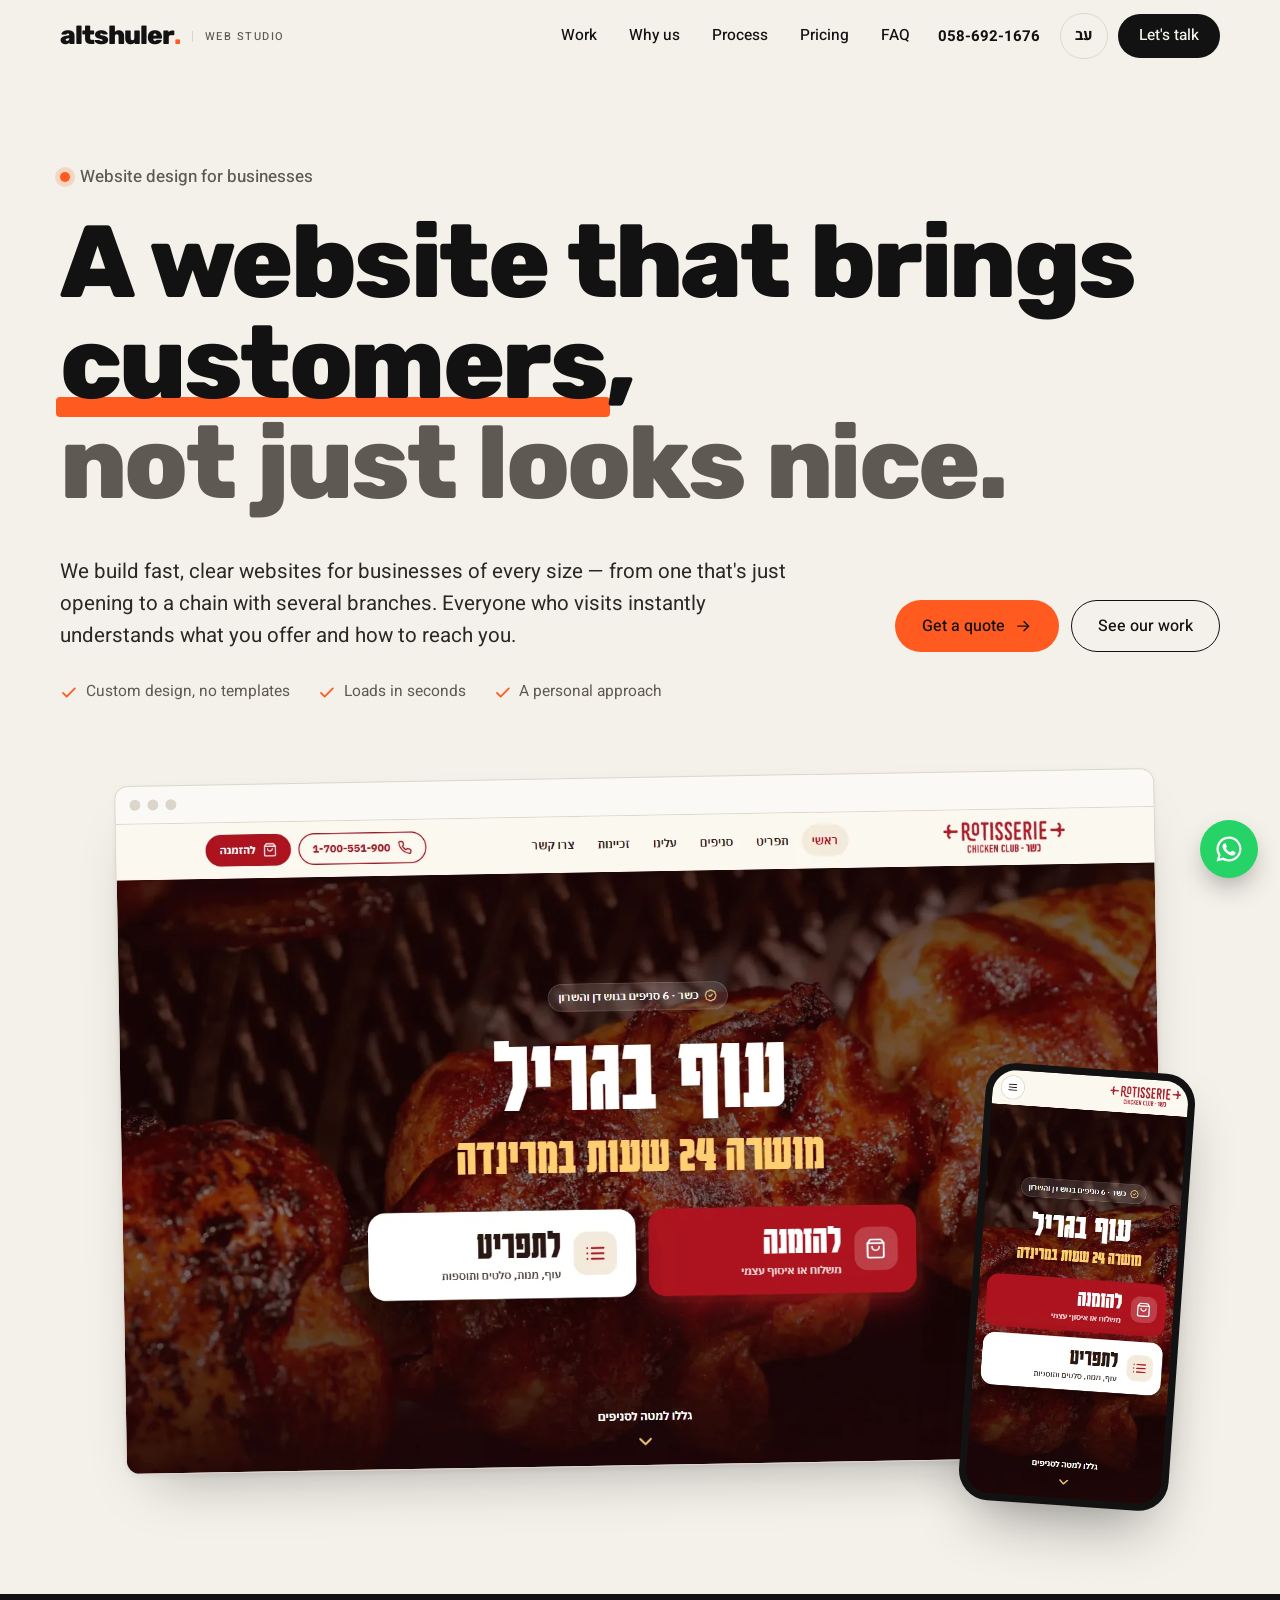
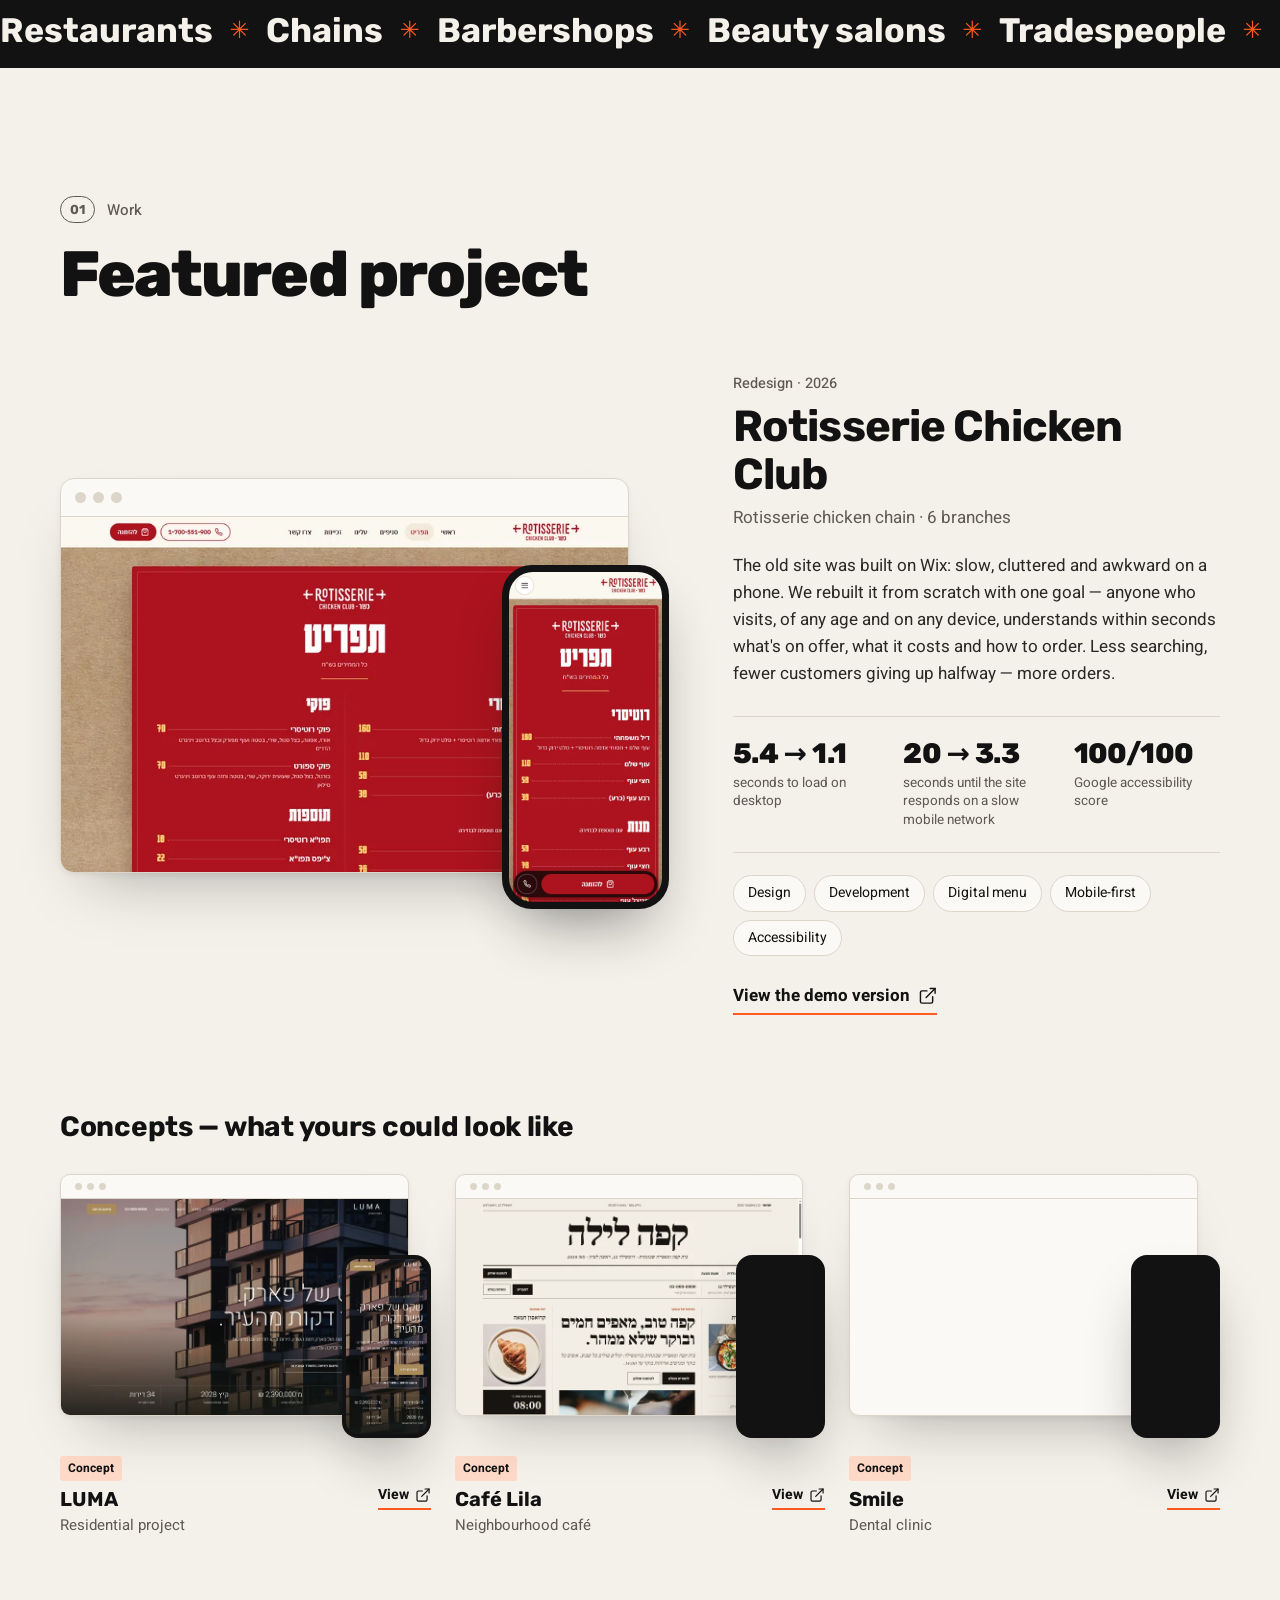
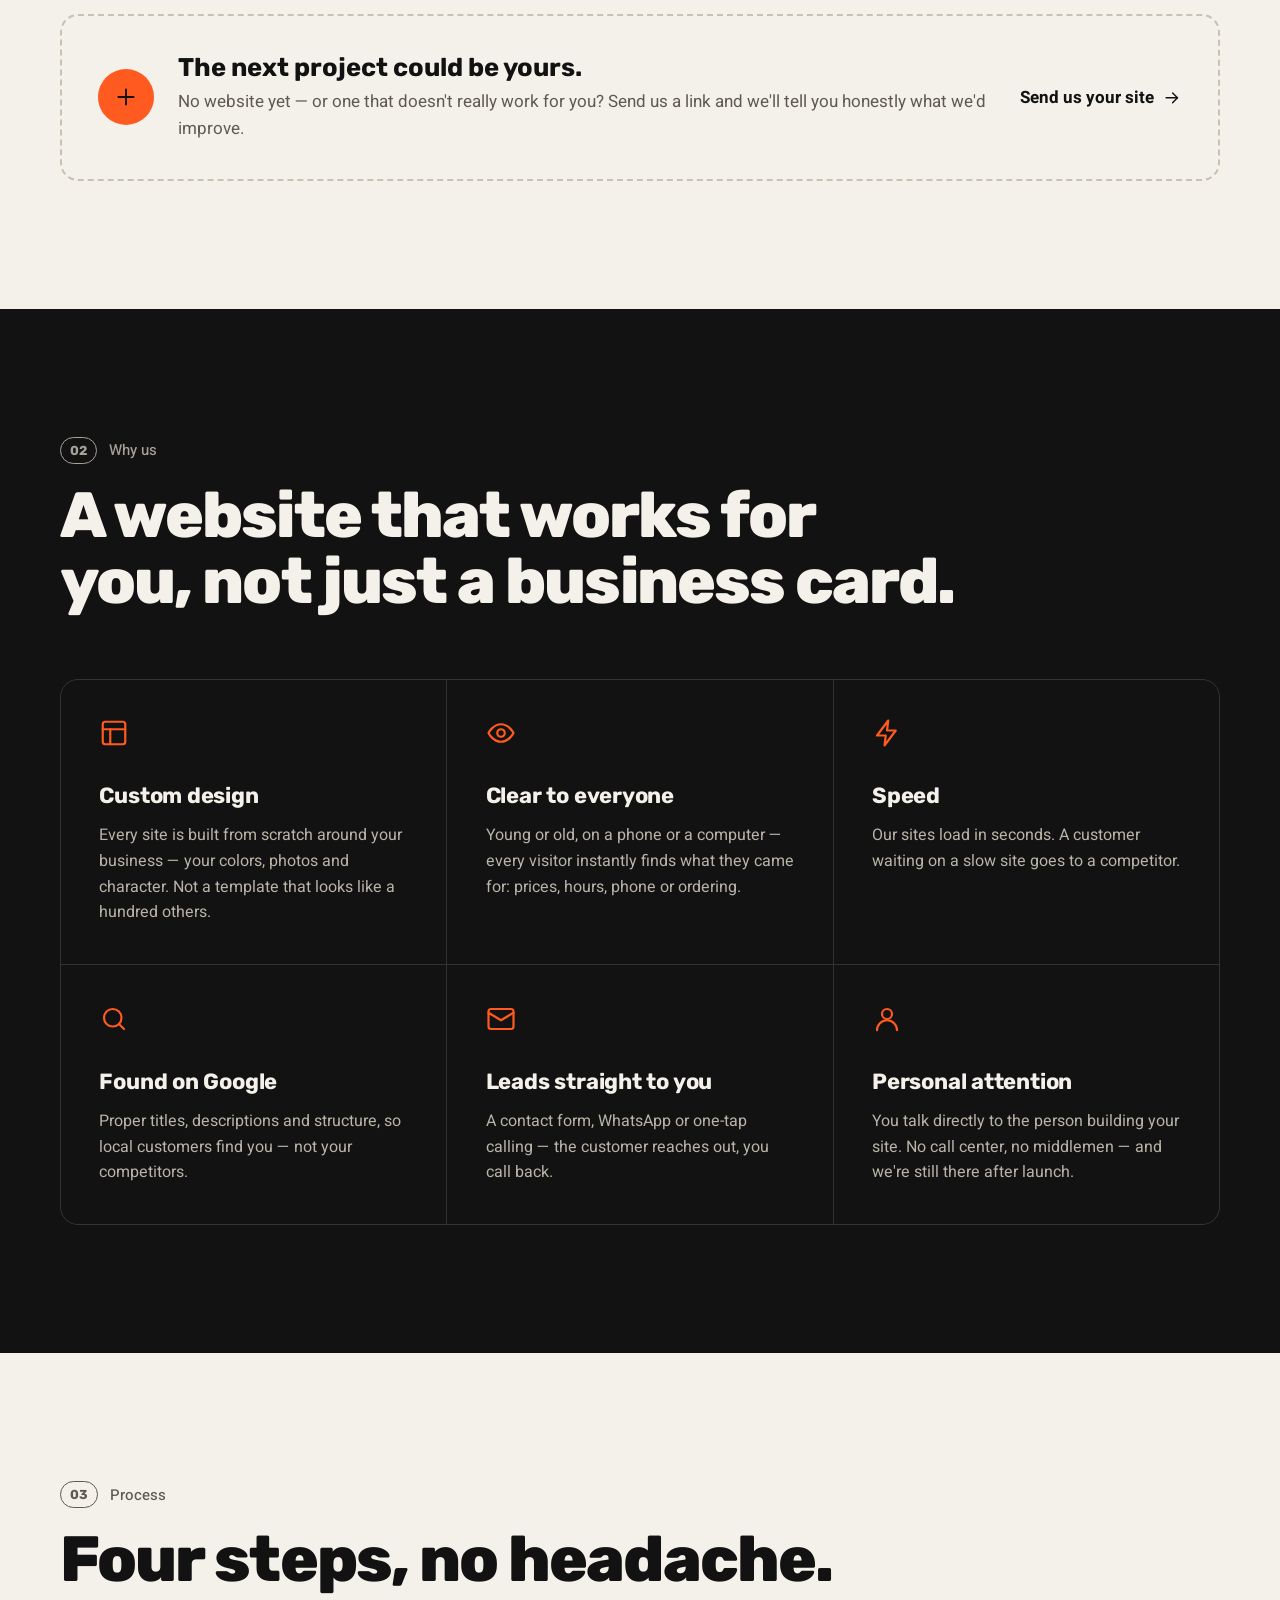
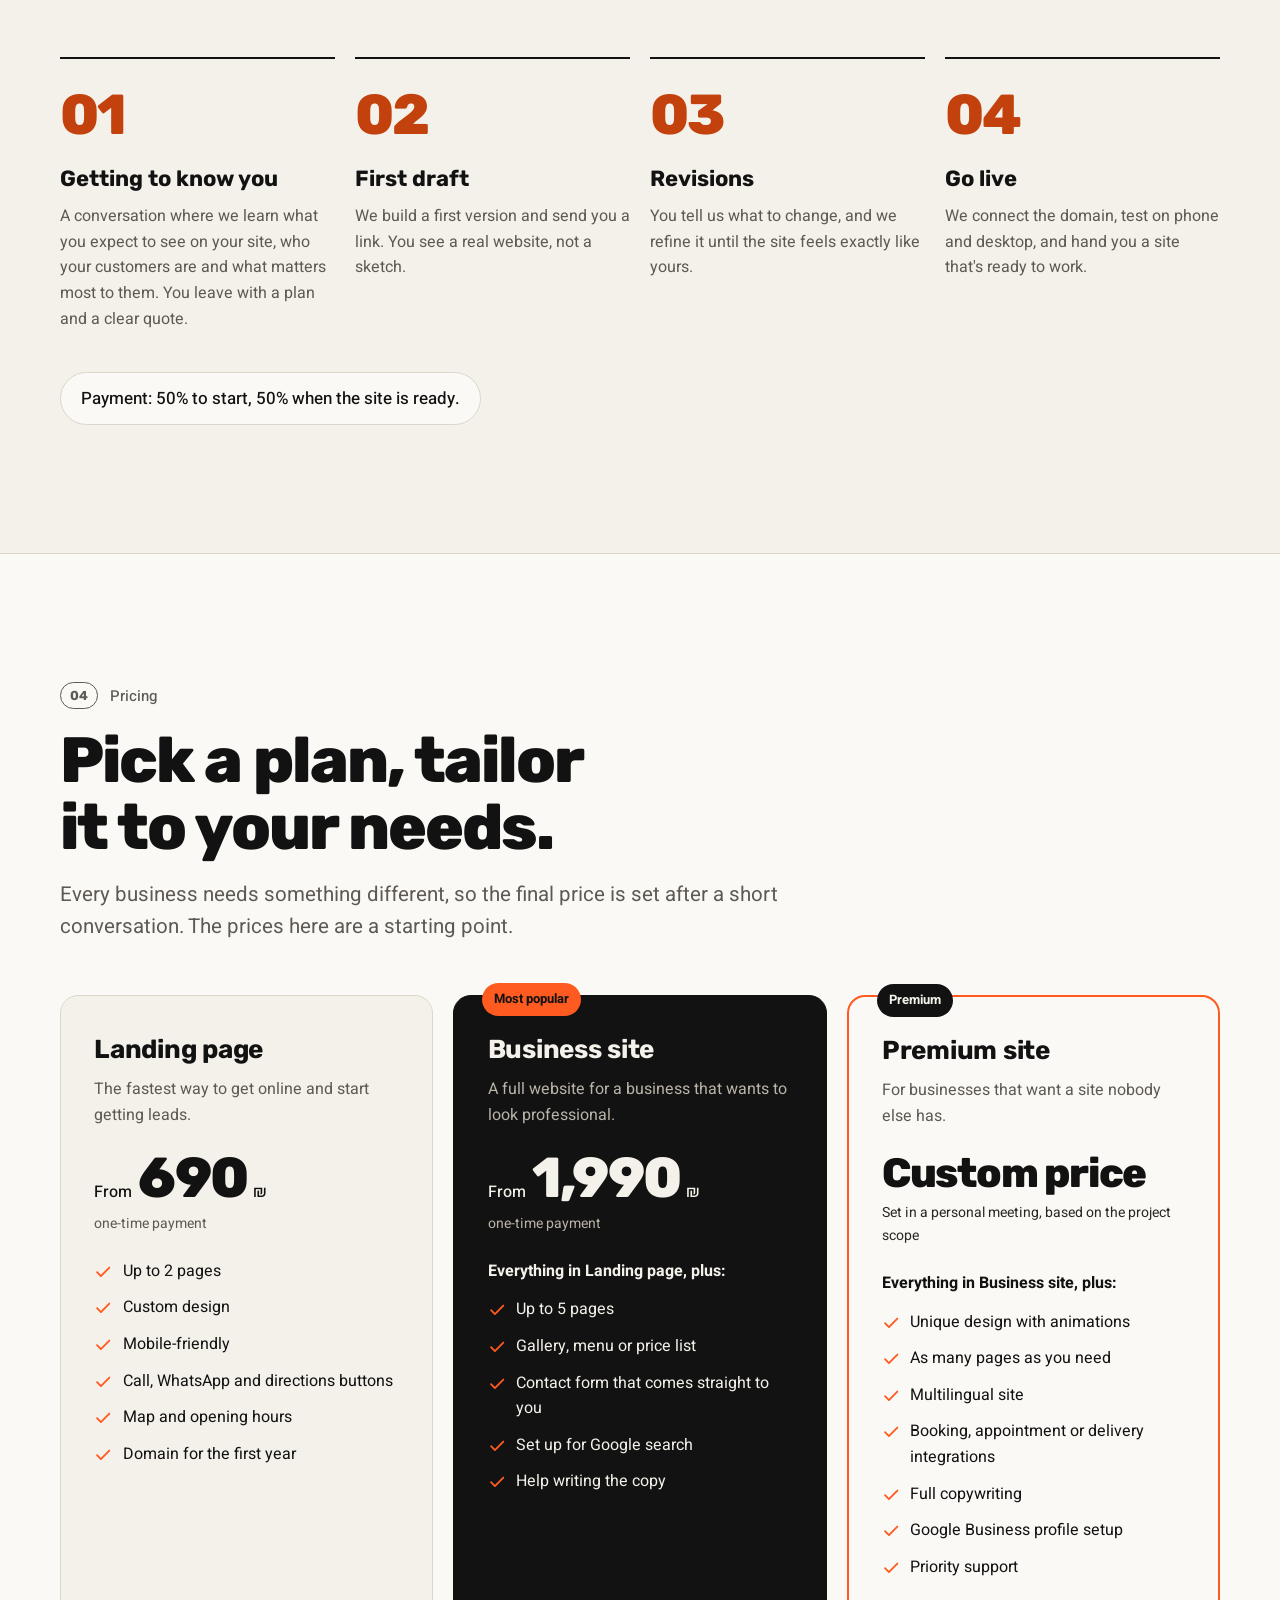
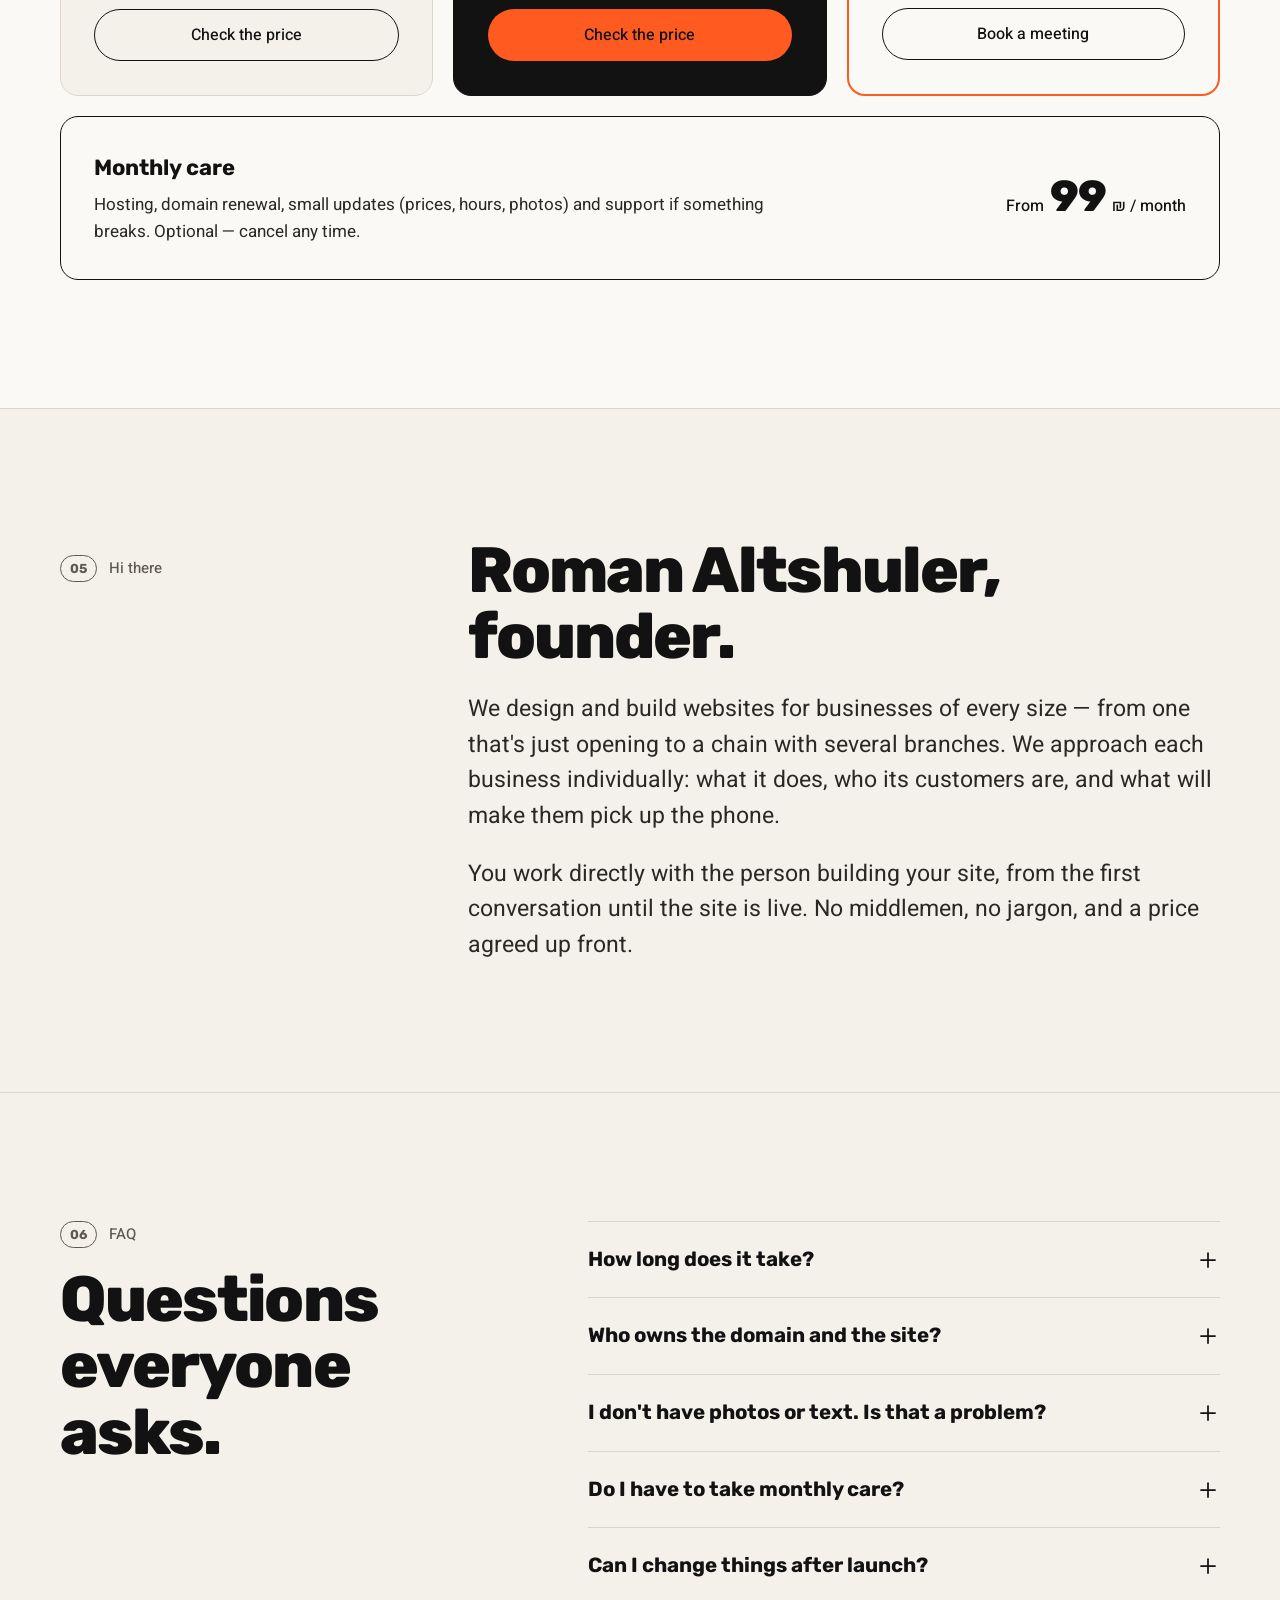
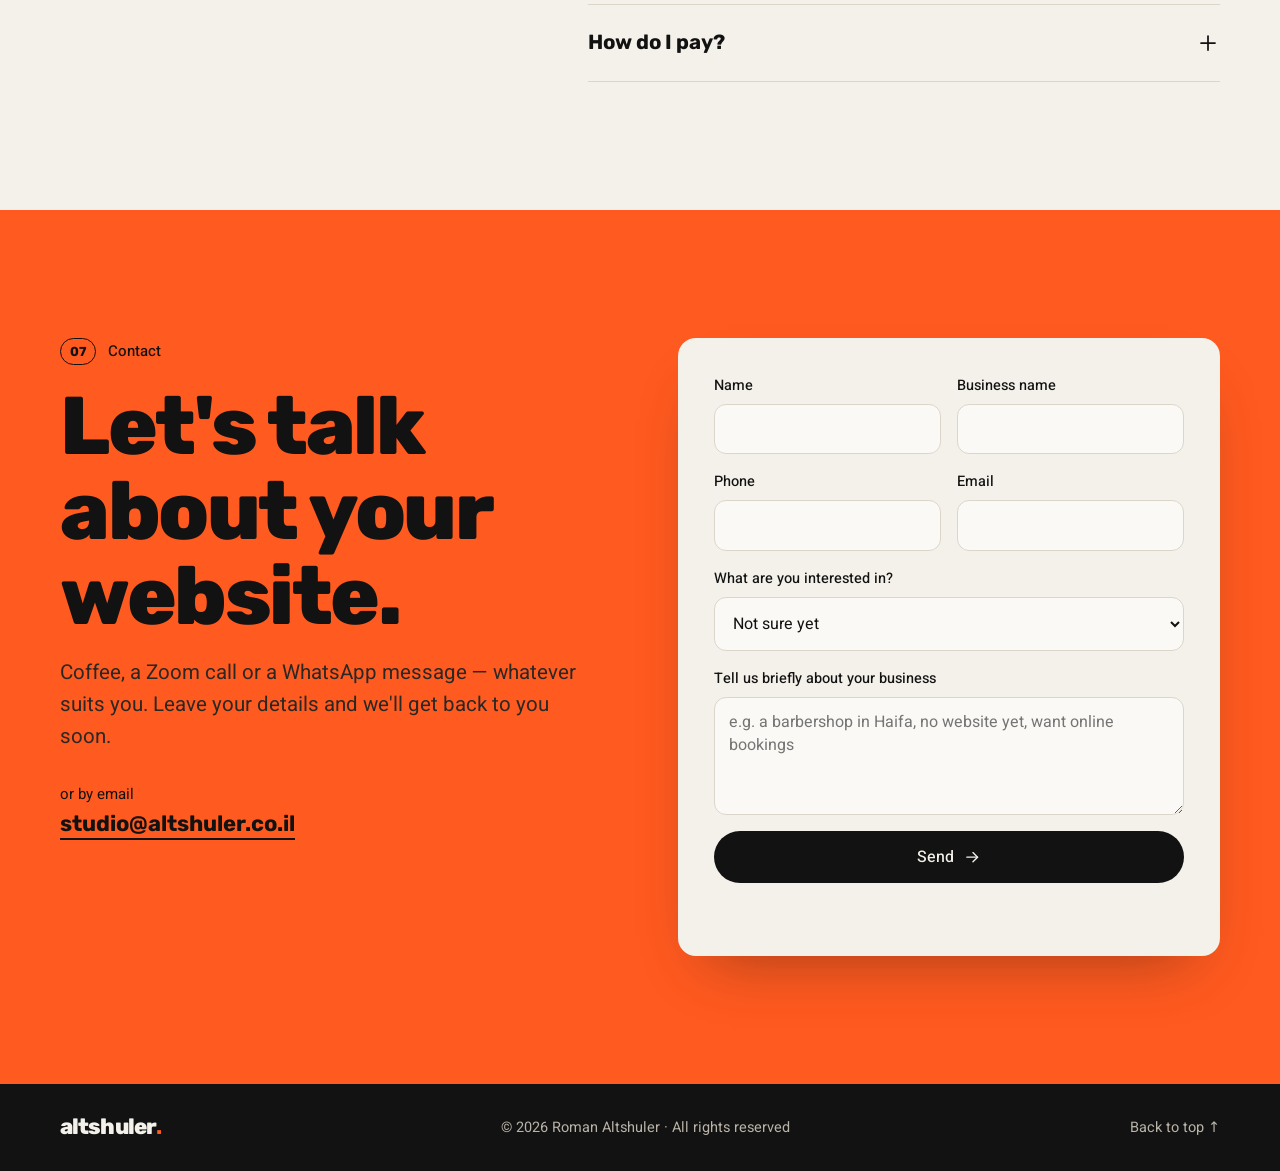
==== en/index.html @ 71c73972 "Картинки с ?v=хэш, чтобы браузер не показывал старые из кэша Co-Authored-By: Claude Opus 5.5 <norepl" ====
<!doctype html>
<html lang="en" dir="ltr">
<head>
<meta charset="utf-8">
<meta name="viewport" content="width=device-width, initial-scale=1">
<title>Altshuler — Website design for businesses</title>
<meta name="description" content="Website design for businesses of every size — from new ventures to multi-branch chains. Fast, clear, mobile-first websites with a personal approach.">
<meta name="theme-color" content="#F4F1EA">
<meta name="google-site-verification" content="6T6on3ABnXPG_Xr47UX2pxeP_9kdInPiHM5eI0HlFHE">
<meta property="og:title" content="Altshuler — Website design for businesses">
<meta property="og:description" content="Website design for businesses of every size — from new ventures to multi-branch chains. Fast, clear, mobile-first websites with a personal approach.">
<meta property="og:image" content="https://altshuler.co.il/img/roti-desktop-1440.webp">
<meta property="og:url" content="https://altshuler.co.il/en/">
<link rel="canonical" href="https://altshuler.co.il/en/">
<link rel="alternate" hreflang="he" href="https://altshuler.co.il/">
<link rel="alternate" hreflang="en" href="https://altshuler.co.il/en/">
<link rel="alternate" hreflang="x-default" href="https://altshuler.co.il/">
<link rel="icon" href="../favicon.svg" type="image/svg+xml">
<link rel="preload" href="../fonts/rubik-latin-3.woff2" as="font" type="font/woff2" crossorigin>
<link rel="preload" href="../fonts/heebo-latin-1.woff2" as="font" type="font/woff2" crossorigin>
<style>@font-face { font-family: 'Heebo'; font-style: normal; font-weight: 400; font-display: swap; src: url(../fonts/heebo-hebrew-0.woff2) format('woff2'); unicode-range: U+0307-0308, U+0590-05FF, U+200C-2010, U+20AA, U+25CC, U+FB1D-FB4F; } @font-face { font-family: 'Heebo'; font-style: normal; font-weight: 400; font-display: swap; src: url(../fonts/heebo-latin-1.woff2) format('woff2'); unicode-range: U+0000-00FF, U+0131, U+0152-0153, U+02BB-02BC, U+02C6, U+02DA, U+02DC, U+0304, U+0308, U+0329, U+2000-206F, U+20AC, U+2122, U+2191, U+2193, U+2212, U+2215, U+FEFF, U+FFFD; } @font-face { font-family: 'Heebo'; font-style: normal; font-weight: 500; font-display: swap; src: url(../fonts/heebo-hebrew-0.woff2) format('woff2'); unicode-range: U+0307-0308, U+0590-05FF, U+200C-2010, U+20AA, U+25CC, U+FB1D-FB4F; } @font-face { font-family: 'Heebo'; font-style: normal; font-weight: 500; font-display: swap; src: url(../fonts/heebo-latin-1.woff2) format('woff2'); unicode-range: U+0000-00FF, U+0131, U+0152-0153, U+02BB-02BC, U+02C6, U+02DA, U+02DC, U+0304, U+0308, U+0329, U+2000-206F, U+20AC, U+2122, U+2191, U+2193, U+2212, U+2215, U+FEFF, U+FFFD; } @font-face { font-family: 'Heebo'; font-style: normal; font-weight: 700; font-display: swap; src: url(../fonts/heebo-hebrew-0.woff2) format('woff2'); unicode-range: U+0307-0308, U+0590-05FF, U+200C-2010, U+20AA, U+25CC, U+FB1D-FB4F; } @font-face { font-family: 'Heebo'; font-style: normal; font-weight: 700; font-display: swap; src: url(../fonts/heebo-latin-1.woff2) format('woff2'); unicode-range: U+0000-00FF, U+0131, U+0152-0153, U+02BB-02BC, U+02C6, U+02DA, U+02DC, U+0304, U+0308, U+0329, U+2000-206F, U+20AC, U+2122, U+2191, U+2193, U+2212, U+2215, U+FEFF, U+FFFD; } @font-face { font-family: 'Rubik'; font-style: normal; font-weight: 500; font-display: swap; src: url(../fonts/rubik-hebrew-2.woff2) format('woff2'); unicode-range: U+0307-0308, U+0590-05FF, U+200C-2010, U+20AA, U+25CC, U+FB1D-FB4F; } @font-face { font-family: 'Rubik'; font-style: normal; font-weight: 500; font-display: swap; src: url(../fonts/rubik-latin-3.woff2) format('woff2'); unicode-range: U+0000-00FF, U+0131, U+0152-0153, U+02BB-02BC, U+02C6, U+02DA, U+02DC, U+0304, U+0308, U+0329, U+2000-206F, U+20AC, U+2122, U+2191, U+2193, U+2212, U+2215, U+FEFF, U+FFFD; } @font-face { font-family: 'Rubik'; font-style: normal; font-weight: 700; font-display: swap; src: url(../fonts/rubik-hebrew-2.woff2) format('woff2'); unicode-range: U+0307-0308, U+0590-05FF, U+200C-2010, U+20AA, U+25CC, U+FB1D-FB4F; } @font-face { font-family: 'Rubik'; font-style: normal; font-weight: 700; font-display: swap; src: url(../fonts/rubik-latin-3.woff2) format('woff2'); unicode-range: U+0000-00FF, U+0131, U+0152-0153, U+02BB-02BC, U+02C6, U+02DA, U+02DC, U+0304, U+0308, U+0329, U+2000-206F, U+20AC, U+2122, U+2191, U+2193, U+2212, U+2215, U+FEFF, U+FFFD; } @font-face { font-family: 'Rubik'; font-style: normal; font-weight: 800; font-display: swap; src: url(../fonts/rubik-hebrew-2.woff2) format('woff2'); unicode-range: U+0307-0308, U+0590-05FF, U+200C-2010, U+20AA, U+25CC, U+FB1D-FB4F; } @font-face { font-family: 'Rubik'; font-style: normal; font-weight: 800; font-display: swap; src: url(../fonts/rubik-latin-3.woff2) format('woff2'); unicode-range: U+0000-00FF, U+0131, U+0152-0153, U+02BB-02BC, U+02C6, U+02DA, U+02DC, U+0304, U+0308, U+0329, U+2000-206F, U+20AC, U+2122, U+2191, U+2193, U+2212, U+2215, U+FEFF, U+FFFD; }:root{--bg: #F4F1EA;--paper: #FBF9F5;--ink: #121212;--ink-2: #2A2825;--muted: #5E5A53;--line: #DCD6CA;--accent: #FF5A1F;--accent-ink: #121212;--accent-text: #C2410C;--display: 'Rubik', 'Heebo', system-ui, sans-serif;--body: 'Heebo', 'Rubik', system-ui, sans-serif;--wrap: 1240px;--gutter: clamp(16px, 4vw, 40px);--radius: 18px;--ease: cubic-bezier(.2, .7, .2, 1);}*{box-sizing: border-box;}html{scroll-behavior: smooth;scroll-padding-top: 84px;-webkit-text-size-adjust: 100%;}body{margin: 0;background: var(--bg);color: var(--ink);font: 400 17px/1.6 var(--body);-webkit-font-smoothing: antialiased;overflow-x: clip;}img{display: block;max-width: 100%;height: auto;}a{color: inherit;}h1, h2, h3{margin: 0;font-family: var(--display);}p{margin: 0;}ul, ol{margin: 0;padding: 0;list-style: none;}:focus-visible{outline: 3px solid var(--accent);outline-offset: 3px;border-radius: 6px;}.wrap{width: 100%;max-width: var(--wrap);margin-inline: auto;padding-inline: var(--gutter);}.ico{width: 1.15em;height: 1.15em;flex: none;fill: none;stroke: currentColor;stroke-width: 1.75;stroke-linecap: round;stroke-linejoin: round;}.ico.flip{transform: scaleX(-1);}.skip{position: absolute;inset-inline-start: 12px;top: -60px;z-index: 100;background: var(--ink);color: var(--bg);padding: 10px 16px;border-radius: 10px;}.skip:focus{top: 12px;}.btn{display: inline-flex;align-items: center;justify-content: center;gap: .55em;min-height: 52px;padding: 0 26px;border-radius: 999px;border: 1.5px solid transparent;font: 500 16px/1 var(--body);text-decoration: none;cursor: pointer;transition: transform .2s var(--ease), background-color .2s, color .2s, border-color .2s;}.btn:hover{transform: translateY(-2px);}.btn:active{transform: translateY(0);}.btn .ico{transition: transform .2s var(--ease);}.btn:hover .ico{transform: translateX(3px);}.btn:hover .ico.flip{transform: scaleX(-1) translateX(3px);}.btn--accent{background: var(--accent);color: var(--accent-ink);}.btn--accent:hover{background: #ff6d38;}.btn--ink{background: var(--ink);color: var(--bg);}.btn--ink:hover{background: #2b2b2b;}.btn--line{border-color: var(--ink);color: var(--ink);background: transparent;}.btn--line:hover{background: var(--ink);color: var(--bg);}.hdr{position: sticky;top: 0;z-index: 50;background: rgba(244, 241, 234, .86);backdrop-filter: blur(12px);-webkit-backdrop-filter: blur(12px);border-bottom: 1px solid transparent;transition: border-color .3s;}.hdr.is-scrolled{border-bottom-color: var(--line);}.hdr__in{display: flex;align-items: center;justify-content: space-between;gap: 24px;min-height: 72px;}.logo{font: 800 26px/1 var(--display);letter-spacing: -.04em;text-decoration: none;direction: ltr;display: inline-flex;align-items: baseline;gap: 0;}.logo b{color: var(--accent);}.logo small{font: 500 11px/1 var(--body);letter-spacing: .14em;text-transform: uppercase;color: var(--muted);margin-inline-start: 12px;padding-inline-start: 12px;border-inline-start: 1px solid var(--line);align-self: center;}html[dir=rtl] .logo small{letter-spacing: 0;font-size: 13px;}.logo--sm{font-size: 22px;}.nav{display: flex;align-items: center;gap: 4px;}.nav a{padding: 10px 14px;border-radius: 999px;text-decoration: none;font-size: 15.5px;font-weight: 500;transition: background-color .2s;}.nav a:not(.btn):hover{background: rgba(18, 18, 18, .06);}.nav__lang{border: 1.5px solid var(--line);margin-inline: 6px;font-weight: 700 !important;}.nav .nav__cta{min-height: 44px;padding: 0 20px;color: var(--bg);}.burger{display: none;width: 48px;height: 48px;border-radius: 50%;border: 1.5px solid var(--line);background: var(--paper);color: var(--ink);cursor: pointer;align-items: center;justify-content: center;}.burger .ico{width: 22px;height: 22px;}.burger .i-close{display: none;}.hero{padding: clamp(40px, 7vw, 96px) 0 0;}.kicker{display: inline-flex;align-items: center;gap: 10px;font-weight: 500;color: var(--muted);margin-bottom: 22px;}.kicker::before{content: '';width: 10px;height: 10px;border-radius: 50%;background: var(--accent);box-shadow: 0 0 0 5px rgba(255, 90, 31, .18);}.hero__title{position: relative;z-index: 0;font-size: clamp(44px, 8vw, 112px);line-height: .98;font-weight: 800;letter-spacing: -.025em;word-spacing: .04em;}html[dir=rtl] .hero__title{letter-spacing: -.01em;line-height: 1.04;}.hero__title .line{display: block;}.hero__title .line:last-child{color: var(--muted);}.hero__title em{font-style: normal;position: relative;white-space: nowrap;}.hero__title em::after{content: '';position: absolute;inset-inline: -.04em;bottom: .06em;height: .2em;background: var(--accent);z-index: -1;border-radius: 4px;transform-origin: inline-start;animation: mark 1s .7s var(--ease) both;}@keyframes mark{from{transform: scaleX(0);}}html[dir=rtl] .hero__title em::after{transform-origin: right;}html[dir=ltr] .hero__title em::after{transform-origin: left;}.hero__row{display: flex;align-items: flex-end;justify-content: space-between;gap: 32px 48px;flex-wrap: wrap;margin-top: clamp(28px, 4vw, 44px);}.lead{font-size: clamp(18px, 1.6vw, 21px);line-height: 1.55;color: var(--ink-2);max-width: 36em;}.hero__cta{display: flex;gap: 12px;flex-wrap: wrap;}.facts{display: flex;flex-wrap: wrap;gap: 10px 28px;margin-top: 28px;color: var(--muted);font-size: 15.5px;}.facts li{display: inline-flex;align-items: center;gap: 8px;}.facts .ico{color: var(--accent);stroke-width: 2.4;}.hero__media{position: relative;margin-top: clamp(40px, 6vw, 72px);padding-bottom: 40px;}.hero__media .browser{max-width: 1040px;margin-inline: auto;transform: rotate(-1deg);}html[dir=rtl] .hero__media .browser{transform: rotate(1deg);}.hero__media .phone{position: absolute;inset-inline-end: clamp(0px, 3vw, 40px);bottom: 0;width: clamp(130px, 17vw, 210px);transform: rotate(4deg);}html[dir=rtl] .hero__media .phone{transform: rotate(-4deg);}.browser{background: var(--paper);border-radius: 14px;overflow: hidden;border: 1px solid var(--line);box-shadow: 0 30px 60px -30px rgba(18, 18, 18, .35), 0 2px 6px rgba(18, 18, 18, .06);}.browser__bar{display: flex;align-items: center;gap: 7px;height: 38px;padding: 0 14px;border-bottom: 1px solid var(--line);direction: ltr;}.browser__bar i{width: 11px;height: 11px;border-radius: 50%;background: var(--line);}.browser__bar span{margin-inline: auto;font-size: 12.5px;color: var(--muted);background: var(--bg);padding: 4px 18px;border-radius: 999px;}.browser img{width: 100%;}.phone{background: var(--ink);border-radius: 30px;padding: 7px;box-shadow: 0 30px 60px -20px rgba(18, 18, 18, .45);}.phone img{width: 100%;border-radius: 24px;}.band{margin-top: clamp(48px, 7vw, 88px);background: var(--ink);color: var(--bg);overflow: hidden;padding: 20px 0;direction: ltr;}.band__track{display: flex;width: max-content;animation: band 38s linear infinite;}.band span{display: flex;font: 700 clamp(22px, 3vw, 34px)/1 var(--display);white-space: nowrap;}.band i{font-style: normal;color: var(--accent);margin: 0 .7em;font-size: .7em;align-self: center;}@keyframes band{to{transform: translateX(-50%);}}.sec{padding: clamp(72px, 10vw, 140px) 0;}.sec--dark{background: var(--ink);color: var(--bg);}.sec--paper{background: var(--paper);border-block: 1px solid var(--line);}.sec--line{border-top: 1px solid var(--line);}.sec--accent{background: var(--accent);color: var(--accent-ink);}.eyebrow{display: flex;align-items: center;gap: 12px;font-weight: 500;font-size: 15px;color: var(--muted);margin-bottom: 18px;}.eyebrow span{font: 700 13px/1 var(--display);padding: 6px 9px;border: 1.5px solid currentColor;border-radius: 999px;}.sec--dark .eyebrow{color: #A8A298;}.sec--accent .eyebrow{color: var(--ink);}.h2{font-size: clamp(34px, 5vw, 68px);line-height: 1.04;font-weight: 800;letter-spacing: -.03em;max-width: 16em;text-wrap: balance;}html[dir=rtl] .h2{letter-spacing: -.005em;line-height: 1.1;}.h2--xl{font-size: clamp(40px, 6.4vw, 88px);}.lead--sec{margin-top: 20px;color: var(--muted);}.case{display: grid;grid-template-columns: 1.25fr 1fr;gap: clamp(32px, 5vw, 72px);align-items: center;margin-top: clamp(40px, 5vw, 64px);}.case__media{position: relative;padding-bottom: 36px;padding-inline-end: 40px;}.case__media .phone{position: absolute;inset-inline-end: 0;bottom: 0;width: clamp(110px, 13vw, 170px);}.case__meta{font-size: 14.5px;color: var(--muted);font-weight: 500;}.case__name{font-size: clamp(30px, 3.4vw, 44px);line-height: 1.1;letter-spacing: -.02em;margin-top: 8px;direction: ltr;text-align: start;}html[dir=rtl] .case__name{text-align: right;}.case__type{color: var(--muted);margin-top: 6px;}.case__task{margin-top: 20px;color: var(--ink-2);}.stats{display: grid;grid-template-columns: repeat(3, minmax(0, 1fr));gap: 12px 24px;margin: 28px 0 0;padding: 22px 0;border-block: 1px solid var(--line);}.stats div{display: flex;flex-direction: column-reverse;justify-content: flex-end;}.stats dd{margin: 0;white-space: nowrap;font: 800 clamp(22px, 2.2vw, 30px)/1.1 var(--display);letter-spacing: -.02em;text-align: start;}html[dir=rtl] .stats dd{text-align: right;}.stats dt{font-size: 13.5px;line-height: 1.4;color: var(--muted);margin-top: 4px;}.tags{display: flex;flex-wrap: wrap;gap: 8px;margin-top: 22px;}.tags li{font-size: 14px;padding: 6px 14px;border-radius: 999px;background: var(--paper);border: 1px solid var(--line);}.link{display: inline-flex;align-items: center;gap: 8px;margin-top: 26px;font-weight: 700;text-decoration: none;border-bottom: 2px solid var(--accent);padding-bottom: 4px;}.link:hover{color: #B83A0C;}.next{display: grid;grid-template-columns: auto 1fr auto;align-items: center;gap: 24px;margin-top: clamp(48px, 6vw, 80px);padding: clamp(24px, 3vw, 36px);border: 2px dashed #C9C1B2;border-radius: var(--radius);text-decoration: none;transition: border-color .2s, background-color .2s;}.next:hover{border-color: var(--ink);background: var(--paper);}.next__plus{display: grid;place-items: center;width: 56px;height: 56px;border-radius: 50%;background: var(--accent);}.next__plus .ico{width: 26px;height: 26px;}.next strong{display: block;font: 700 clamp(20px, 2vw, 26px)/1.25 var(--display);}.next strong + span{display: block;color: var(--muted);margin-top: 4px;}.next__cta{display: inline-flex;align-items: center;gap: 8px;font-weight: 700;white-space: nowrap;}.grid3{display: grid;grid-template-columns: repeat(3, 1fr);gap: 1px;margin-top: clamp(40px, 5vw, 64px);background: #34322E;border: 1px solid #34322E;border-radius: var(--radius);overflow: hidden;}.feat{background: var(--ink);padding: clamp(26px, 3vw, 40px);transition: background-color .25s;}.feat:hover{background: #1B1A18;}.feat .ico{width: 30px;height: 30px;color: var(--accent);}.feat h3{font-size: 22px;margin-top: 22px;letter-spacing: -.01em;}.feat p{color: #B9B3A8;margin-top: 10px;font-size: 16px;}.steps{display: grid;grid-template-columns: repeat(4, 1fr);gap: 20px;margin-top: clamp(40px, 5vw, 64px);counter-reset: s;}.steps li{position: relative;padding-top: 28px;border-top: 2px solid var(--ink);}.steps__n{display: block;font: 800 clamp(44px, 4.4vw, 64px)/1 var(--display);color: var(--accent-text);letter-spacing: -.03em;}.steps h3{font-size: 22px;margin-top: 18px;}.steps p{color: var(--muted);margin-top: 8px;font-size: 16px;}.note{margin-top: 40px;display: inline-block;padding: 12px 20px;border-radius: 999px;background: var(--paper);border: 1px solid var(--line);font-weight: 500;}.plans{display: grid;grid-template-columns: repeat(3, 1fr);gap: 20px;margin-top: clamp(36px, 4vw, 56px);align-items: stretch;}.plan{position: relative;display: flex;flex-direction: column;background: var(--bg);border: 1px solid var(--line);border-radius: var(--radius);padding: clamp(26px, 2.6vw, 36px);}.plan--pop{background: var(--ink);color: var(--bg);border-color: var(--ink);}.plan__badge{position: absolute;top: -13px;inset-inline-start: 28px;background: var(--accent);color: var(--accent-ink);font-size: 13px;font-weight: 700;padding: 6px 12px;border-radius: 999px;}.plan h3{font-size: 26px;letter-spacing: -.01em;}.plan__d{color: var(--muted);margin-top: 6px;font-size: 16px;min-height: 3.2em;}.plan--pop .plan__d, .plan--pop .plan__once{color: #B9B3A8;}.price{display: flex;align-items: baseline;gap: 6px;margin-top: 22px;}.price span{font: 800 clamp(44px, 4.4vw, 58px)/1 var(--display);letter-spacing: -.03em;}.price small{font-size: 16px;font-weight: 500;}.plan__once{font-size: 14px;color: var(--muted);margin-top: 6px;}.plan ul{margin: 24px 0 28px;display: grid;gap: 11px;flex: 1;align-content: start;}.plan li{display: flex;gap: 10px;align-items: flex-start;font-size: 16px;}.plan li .ico{color: var(--accent);stroke-width: 2.4;margin-top: 4px;}.plan .btn{width: 100%;}.plan--pop .btn--line{border-color: var(--bg);color: var(--bg);}.care{display: flex;justify-content: space-between;align-items: center;gap: 24px 48px;flex-wrap: wrap;margin-top: 20px;padding: clamp(24px, 2.6vw, 34px);border-radius: var(--radius);border: 1.5px solid var(--ink);}.care h3{font-size: 22px;}.care p:not(.price){color: var(--ink-2);margin-top: 6px;max-width: 42em;}.price--sm{margin: 0;}.price--sm span{font-size: clamp(36px, 3.4vw, 46px);}.about{display: grid;grid-template-columns: 1fr 2fr;gap: 32px;align-items: start;}.about .eyebrow{margin-top: 18px;}.about__body p{font-size: clamp(19px, 1.8vw, 24px);line-height: 1.55;color: var(--ink-2);margin-top: 22px;max-width: 34em;}.about__body .h2{max-width: none;}.faq{display: grid;grid-template-columns: 1fr 1.4fr;gap: clamp(32px, 6vw, 96px);align-items: start;}.faq > div:first-child{position: sticky;top: 110px;}.faq__list{border-top: 1px solid var(--line);}details{border-bottom: 1px solid var(--line);}summary{display: flex;justify-content: space-between;align-items: center;gap: 20px;padding: 24px 0;cursor: pointer;list-style: none;font: 700 clamp(18px, 1.6vw, 21px)/1.35 var(--display);}summary::-webkit-details-marker{display: none;}summary .ico{width: 24px;height: 24px;transition: transform .3s var(--ease);}details[open] summary .ico{transform: rotate(45deg);}details p{padding: 0 0 26px;color: var(--ink-2);max-width: 40em;}.contact{display: grid;grid-template-columns: 1fr 1fr;gap: clamp(36px, 6vw, 96px);align-items: start;}.contact .lead{margin-top: 20px;}.contact__mail{margin-top: 28px;display: flex;flex-direction: column;gap: 4px;font-size: 15px;}.contact__mail a{font: 700 clamp(18px, 1.8vw, 22px)/1.3 var(--display);text-decoration: none;border-bottom: 2px solid var(--ink);align-self: flex-start;word-break: break-all;}.form{display: grid;grid-template-columns: 1fr 1fr;gap: 16px;background: var(--bg);color: var(--ink);padding: clamp(22px, 3vw, 36px);border-radius: var(--radius);box-shadow: 0 30px 60px -30px rgba(18, 18, 18, .4);}.form .full{grid-column: 1 / -1;}.form label{display: flex;flex-direction: column;gap: 7px;font-size: 14.5px;font-weight: 500;}.form input, .form select, .form textarea{font: 400 16px/1.4 var(--body);color: var(--ink);background: var(--paper);border: 1.5px solid var(--line);border-radius: 12px;padding: 13px 14px;min-height: 50px;width: 100%;transition: border-color .2s;}html[dir=rtl] .form input[dir=ltr]{text-align: right;}.form textarea{resize: vertical;}.form input:focus, .form select:focus, .form textarea:focus{outline: none;border-color: var(--ink);box-shadow: 0 0 0 3px rgba(255, 90, 31, .35);}.form .is-bad{border-color: #C42B12;}.form .err{color: #A3230D;font-size: 13px;}.form__status{font-weight: 500;min-height: 1.4em;font-size: 15px;}.ftr{background: var(--ink);color: #B9B3A8;padding: 32px 0;font-size: 14.5px;}.ftr__in{display: flex;align-items: center;justify-content: space-between;gap: 16px;flex-wrap: wrap;}.ftr .logo{color: var(--bg);}.ftr a{text-decoration: none;}.ftr a:hover{color: var(--bg);}.js .rv{opacity: 0;transform: translateY(24px);transition: opacity .8s var(--ease), transform .8s var(--ease);transition-delay: var(--d, 0ms);}.js .rv.in{opacity: 1;transform: none;}.js .hero__media.rv{transform: translateY(40px);}.js .hero__media.rv.in{transform: none;}@media (max-width: 1080px){.nav a:not(.btn):not(.nav__lang){padding: 10px 10px;font-size: 15px;}}@media (max-width: 960px){.burger{display: inline-flex;}.nav{position: fixed;inset: 72px 0 auto 0;flex-direction: column;align-items: stretch;gap: 4px;padding: 16px var(--gutter) 28px;background: var(--bg);border-bottom: 1px solid var(--line);box-shadow: 0 30px 40px -30px rgba(18, 18, 18, .3);transform: translateY(-12px);opacity: 0;visibility: hidden;transition: opacity .25s, transform .25s var(--ease), visibility .25s;}.nav.is-open{opacity: 1;transform: none;visibility: visible;}.nav a{font-size: 19px;padding: 14px 8px;border-radius: 12px;}.nav__lang{align-self: flex-start;margin: 8px 0;padding: 10px 18px !important;}.nav .nav__cta{min-height: 54px;margin-top: 6px;font-size: 17px;}.burger[aria-expanded=true] .i-open{display: none;}.burger[aria-expanded=true] .i-close{display: block;}.case{grid-template-columns: 1fr;}.grid3{grid-template-columns: 1fr 1fr;}.steps{grid-template-columns: 1fr 1fr;gap: 36px 20px;}.plans{grid-template-columns: 1fr;max-width: 560px;}.plan__d{min-height: 0;}.about, .faq, .contact{grid-template-columns: 1fr;}.faq > div:first-child{position: static;}}@media (max-width: 640px){body{font-size: 16px;}.logo small{display: none;}.hero__cta{width: 100%;}.hero__cta .btn{flex: 1 1 auto;}.hero__media{padding-bottom: 24px;}.hero__media .browser{transform: none !important;}.hero__media .phone{width: 34%;inset-inline-end: 0;bottom: -6px;}.browser__bar{height: 30px;}.browser__bar span{font-size: 11px;padding: 3px 12px;}.phone{border-radius: 22px;padding: 5px;}.phone img{border-radius: 18px;}.case__media{padding-inline-end: 24px;}.case__media .phone{width: 32%;}.stats{grid-template-columns: auto auto auto;justify-content: space-between;gap: 12px 14px;}.stats dd{font-size: 21px;}.stats dt{font-size: 13px;}.grid3, .steps{grid-template-columns: 1fr;}.next{grid-template-columns: 1fr;}.next__cta{white-space: normal;}.form{grid-template-columns: 1fr;}.care{flex-direction: column;align-items: flex-start;}}@media (prefers-reduced-motion: reduce){html{scroll-behavior: auto;}*, *::before, *::after{animation: none !important;transition: none !important;}.js .rv{opacity: 1;transform: none;}}.up{animation: up .9s var(--ease) both;animation-delay: var(--d, 0ms);}@keyframes up{from{opacity: .01;transform: translateY(26px);}}.hero__media.up{animation-duration: 1.1s;}@media (prefers-reduced-motion: reduce){.up{animation: none;}}.plan--vip{border: 2px solid var(--accent);background: var(--paper);}.plan__badge--vip{background: var(--ink);color: var(--bg);}.price--word span{font-size: clamp(34px, 3.2vw, 44px);line-height: 1.1;}.plan--vip .plan__once{color: var(--ink-2);}.plan li.plan__plus{font-weight: 700;padding-bottom: 2px;}.form{position: relative;}.form .hp{position: absolute;inset-inline-start: 0;top: 0;width: 1px !important;height: 1px;min-height: 0;padding: 0;border: 0;opacity: 0;overflow: hidden;clip-path: inset(50%);pointer-events: none;}.nav .nav__phone{font-weight: 700;font-size: 15px;padding-inline: 10px;}.sel{position: relative;max-width: 1040px;margin-inline: auto;}.sel::before{content: '';position: absolute;inset: -12px;border: 1px solid var(--accent);pointer-events: none;opacity: 0;animation: selIn .6s 1s var(--ease) forwards;}.sel__c{position: absolute;width: 9px;height: 9px;background: var(--paper);border: 1.5px solid var(--accent);z-index: 2;opacity: 0;animation: selIn .4s 1.2s var(--ease) forwards;}.sel__c--1{top: -16px;left: -16px;}.sel__c--2{top: -16px;right: -16px;}.sel__c--3{bottom: -16px;left: -16px;}.sel__c--4{bottom: -16px;right: -16px;}.sel__tag{position: absolute;top: -40px;inset-inline-start: -12px;background: var(--accent);color: var(--accent-ink);font: 500 12px/1 ui-monospace, 'Consolas', monospace;padding: 6px 9px;border-radius: 3px;opacity: 0;animation: selIn .4s 1.35s var(--ease) forwards;}html[dir=rtl] .sel__tag{inset-inline-start: auto;left: -12px;}@keyframes selIn{to{opacity: 1;}}.hero__media .sel .browser, html[dir=rtl] .hero__media .sel .browser{max-width: none;transform: none;}.concepts__title{font-size: clamp(22px, 2.2vw, 28px);margin-top: clamp(56px, 7vw, 96px);letter-spacing: -.01em;}.concepts{display: grid;grid-template-columns: repeat(3, 1fr);gap: 24px;margin-top: 24px;}.concept{text-decoration: none;display: flex;flex-direction: column;gap: 18px;}.concept__media{position: relative;padding-bottom: 22px;padding-inline-end: 22px;}.concept__media .browser{border-radius: 10px;}.concept__media .browser__bar{height: 24px;gap: 5px;}.concept__media .browser__bar i{width: 7px;height: 7px;}.concept__media .phone{position: absolute;inset-inline-end: 0;bottom: 0;width: 24%;border-radius: 16px;padding: 4px;}.concept__media .phone img{border-radius: 12px;}.concept__media img{transition: transform .5s var(--ease);}.concept:hover .browser img{transform: scale(1.02);}.concept__info{display: grid;grid-template-columns: 1fr auto;align-items: center;gap: 2px 12px;}.concept__info strong{font: 700 20px/1.2 var(--display);grid-column: 1;}.concept__info span:not(.concept__tag):not(.concept__open){color: var(--muted);font-size: 15px;grid-column: 1;}.concept__tag{grid-column: 1;justify-self: start;font-size: 12px;font-weight: 700;color: var(--accent-ink);background: #FFD9C7;padding: 3px 8px;border-radius: 3px;margin-bottom: 4px;}.concept__open{grid-column: 2;grid-row: 1 / 4;display: inline-flex;align-items: center;gap: 6px;font-weight: 700;font-size: 14px;border-bottom: 2px solid var(--accent);padding-bottom: 2px;}.wa{position: fixed;bottom: 22px;inset-inline-end: 22px;z-index: 60;width: 58px;height: 58px;border-radius: 50%;background: #25D366;display: grid;place-items: center;box-shadow: 0 12px 28px -8px rgba(18, 18, 18, .45);transition: transform .2s var(--ease);}html[dir=rtl] .wa{inset-inline-end: auto;left: 22px;}.wa:hover{transform: scale(1.06);}.wa svg{width: 30px;height: 30px;fill: #fff;}@media (max-width: 960px){.concepts{grid-template-columns: 1fr;max-width: 560px;}.nav .nav__phone{font-size: 18px;}}@media (max-width: 640px){.sel::before{inset: -8px;}.sel__c{display: none;}.sel__tag{top: -30px;}.wa{width: 52px;height: 52px;bottom: 16px;left: 16px;}}@media (prefers-reduced-motion: reduce){.sel::before, .sel__c, .sel__tag{opacity: 1;}}</style>
</head>
<body>
<a class="skip" href="#main">Skip to content</a>
<header class="hdr" id="top">
  <div class="wrap hdr__in">
    <a class="logo" href="#top" aria-label="Altshuler">altshuler<b>.</b><small>Web studio</small></a>
    <nav class="nav" id="nav" aria-label="Menu">
      <a href="#work">Work</a><a href="#services">Why us</a><a href="#process">Process</a><a href="#plans">Pricing</a><a href="#faq">FAQ</a>
      <a class="nav__phone" href="tel:0586921676" dir="ltr">058-692-1676</a>
      <a class="nav__lang" href="../" lang="he" aria-label="עברית">עב</a>
      <a class="btn btn--ink nav__cta" href="#contact">Let's talk</a>
    </nav>
    <button class="burger" type="button" aria-controls="nav" aria-expanded="false" data-open="Menu" data-close="Close" aria-label="Menu"><svg class="ico i-open" viewBox="0 0 24 24" aria-hidden="true"><path d="M4 7h16"/><path d="M4 12h16"/><path d="M4 17h16"/></svg><svg class="ico i-close" viewBox="0 0 24 24" aria-hidden="true"><path d="M18 6 6 18"/><path d="m6 6 12 12"/></svg></button>
  </div>
</header>

<main id="main">
<section class="hero">
  <div class="wrap">
    <p class="kicker up">Website design for businesses</p>
    <h1 class="hero__title"><span class="line up" style="--d:0ms">A website that brings</span><span class="line up" style="--d:90ms"><em>customers</em>,</span><span class="line up" style="--d:180ms">not just looks nice.</span></h1>
    <div class="hero__row">
      <p class="lead up" style="--d:300ms">We build fast, clear websites for businesses of every size — from one that's just opening to a chain with several branches. Everyone who visits instantly understands what you offer and how to reach you.</p>
      <div class="hero__cta up" style="--d:380ms">
        <a class="btn btn--accent" href="#contact">Get a quote<svg class="ico " viewBox="0 0 24 24" aria-hidden="true"><path d="M5 12h14"/><path d="m13 6 6 6-6 6"/></svg></a>
        <a class="btn btn--line" href="#work">See our work</a>
      </div>
    </div>
    <ul class="facts up" style="--d:450ms"><li><svg class="ico " viewBox="0 0 24 24" aria-hidden="true"><path d="M20 6 9 17l-5-5"/></svg>Custom design, no templates</li><li><svg class="ico " viewBox="0 0 24 24" aria-hidden="true"><path d="M20 6 9 17l-5-5"/></svg>Loads in seconds</li><li><svg class="ico " viewBox="0 0 24 24" aria-hidden="true"><path d="M20 6 9 17l-5-5"/></svg>A personal approach</li></ul>
    <div class="hero__media up" style="--d:200ms">
      <div class="browser"><div class="browser__bar" aria-hidden="true"><i></i><i></i><i></i></div><img src="../img/roti-desktop-720.webp?v=89fc17bb" srcset="../img/roti-desktop-720.webp?v=89fc17bb 720w, ../img/roti-desktop-1440.webp?v=b6fa6632 1440w" sizes="(max-width: 1100px) 92vw, 1040px" alt="Rotisserie home page on desktop" width="720" height="450" fetchpriority="high"></div>
      <div class="phone"><img src="../img/roti-mobile-390.webp?v=29de5a64" srcset="../img/roti-mobile-390.webp?v=29de5a64 390w" sizes="200px" alt="Rotisserie home page on a phone" width="390" height="844" fetchpriority="high"></div>
    </div>
  </div>
</section>

<div class="band" aria-hidden="true"><div class="band__track"><span>Restaurants<i>✳</i>Chains<i>✳</i>Barbershops<i>✳</i>Beauty salons<i>✳</i>Tradespeople<i>✳</i>Fitness studios<i>✳</i>Shops<i>✳</i>Clinics<i>✳</i>Cafés<i>✳</i></span><span>Restaurants<i>✳</i>Chains<i>✳</i>Barbershops<i>✳</i>Beauty salons<i>✳</i>Tradespeople<i>✳</i>Fitness studios<i>✳</i>Shops<i>✳</i>Clinics<i>✳</i>Cafés<i>✳</i></span></div></div>

<section class="sec" id="work">
  <div class="wrap">
    <p class="eyebrow"><span>01</span>Work</p><h2 class="h2">Featured project</h2>
    <article class="case">
      <div class="case__media rv">
        <div class="browser"><div class="browser__bar" aria-hidden="true"><i></i><i></i><i></i></div><img src="../img/roti-menu-720.webp?v=b63354c2" srcset="../img/roti-menu-720.webp?v=b63354c2 720w, ../img/roti-menu-1440.webp?v=4ff31819 1440w" sizes="(max-width: 900px) 92vw, 640px" alt="Rotisserie menu page on desktop" width="720" height="450" loading="lazy" decoding="async"></div>
        <div class="phone"><img src="../img/roti-mobile-menu-390.webp?v=6b7f69fe" srcset="../img/roti-mobile-menu-390.webp?v=6b7f69fe 390w" sizes="180px" alt="Rotisserie menu on a phone" width="390" height="844" loading="lazy" decoding="async"></div>
      </div>
      <div class="case__body rv">
        <p class="case__meta">Redesign · 2026</p>
        <h3 class="case__name">Rotisserie Chicken Club</h3>
        <p class="case__type">Rotisserie chicken chain · 6 branches</p>
        <p class="case__task">The old site was built on Wix: slow, cluttered and awkward on a phone. We rebuilt it from scratch with one goal — anyone who visits, of any age and on any device, understands within seconds what's on offer, what it costs and how to order. Less searching, fewer customers giving up halfway — more orders.</p>
        <dl class="stats"><div><dt>seconds to load on desktop</dt><dd dir="ltr">5.4 → 1.1</dd></div><div><dt>seconds until the site responds on a slow mobile network</dt><dd dir="ltr">20 → 3.3</dd></div><div><dt>Google accessibility score</dt><dd dir="ltr">100/100</dd></div></dl>
        <ul class="tags"><li>Design</li><li>Development</li><li>Digital menu</li><li>Mobile-first</li><li>Accessibility</li></ul>
        <a class="link" href="https://animefreg.github.io/rotisserie/" target="_blank" rel="noopener">View the demo version<svg class="ico " viewBox="0 0 24 24" aria-hidden="true"><path d="M15 3h6v6"/><path d="M10 14 21 3"/><path d="M18 13v6a2 2 0 0 1-2 2H5a2 2 0 0 1-2-2V8a2 2 0 0 1 2-2h6"/></svg></a>
      </div>
    </article>
    <h3 class="concepts__title rv">Concepts — what yours could look like</h3>
    <div class="concepts"><a class="concept rv" style="--d:0ms" href="../concepts/residence.html" target="_blank" rel="noopener">
        <div class="concept__media"><div class="browser"><div class="browser__bar" aria-hidden="true"><i></i><i></i><i></i></div><img src="../img/concept-residence-720.webp?v=7ed5b6ef" srcset="../img/concept-residence-720.webp?v=7ed5b6ef 720w, ../img/concept-residence-1440.webp?v=f6276c12 1440w" sizes="(max-width: 900px) 92vw, 400px" alt="LUMA" width="720" height="450" loading="lazy" decoding="async"></div><div class="phone"><img src="../img/concept-residence-mobile-390.webp?v=f4afe447" srcset="../img/concept-residence-mobile-390.webp?v=f4afe447 390w" sizes="90px" alt="LUMA" width="390" height="844" loading="lazy" decoding="async"></div></div>
        <div class="concept__info"><span class="concept__tag">Concept</span><strong>LUMA</strong><span>Residential project</span><span class="concept__open">View<svg class="ico " viewBox="0 0 24 24" aria-hidden="true"><path d="M15 3h6v6"/><path d="M10 14 21 3"/><path d="M18 13v6a2 2 0 0 1-2 2H5a2 2 0 0 1-2-2V8a2 2 0 0 1 2-2h6"/></svg></span></div>
      </a><a class="concept rv" style="--d:80ms" href="../concepts/cafe.html" target="_blank" rel="noopener">
        <div class="concept__media"><div class="browser"><div class="browser__bar" aria-hidden="true"><i></i><i></i><i></i></div><img src="../img/concept-cafe-720.webp?v=3131f5a0" srcset="../img/concept-cafe-720.webp?v=3131f5a0 720w, ../img/concept-cafe-1440.webp?v=c215ea16 1440w" sizes="(max-width: 900px) 92vw, 400px" alt="Café Lila" width="720" height="450" loading="lazy" decoding="async"></div><div class="phone"><img src="../img/concept-cafe-mobile-390.webp?v=497e560f" srcset="../img/concept-cafe-mobile-390.webp?v=497e560f 390w" sizes="90px" alt="Café Lila" width="390" height="844" loading="lazy" decoding="async"></div></div>
        <div class="concept__info"><span class="concept__tag">Concept</span><strong>Café Lila</strong><span>Neighbourhood café</span><span class="concept__open">View<svg class="ico " viewBox="0 0 24 24" aria-hidden="true"><path d="M15 3h6v6"/><path d="M10 14 21 3"/><path d="M18 13v6a2 2 0 0 1-2 2H5a2 2 0 0 1-2-2V8a2 2 0 0 1 2-2h6"/></svg></span></div>
      </a><a class="concept rv" style="--d:160ms" href="../concepts/dental.html" target="_blank" rel="noopener">
        <div class="concept__media"><div class="browser"><div class="browser__bar" aria-hidden="true"><i></i><i></i><i></i></div><img src="../img/concept-dental-720.webp?v=c0afefb2" srcset="../img/concept-dental-720.webp?v=c0afefb2 720w, ../img/concept-dental-1440.webp?v=4ca8f81e 1440w" sizes="(max-width: 900px) 92vw, 400px" alt="Smile" width="720" height="450" loading="lazy" decoding="async"></div><div class="phone"><img src="../img/concept-dental-mobile-390.webp?v=c90304a5" srcset="../img/concept-dental-mobile-390.webp?v=c90304a5 390w" sizes="90px" alt="Smile" width="390" height="844" loading="lazy" decoding="async"></div></div>
        <div class="concept__info"><span class="concept__tag">Concept</span><strong>Smile</strong><span>Dental clinic</span><span class="concept__open">View<svg class="ico " viewBox="0 0 24 24" aria-hidden="true"><path d="M15 3h6v6"/><path d="M10 14 21 3"/><path d="M18 13v6a2 2 0 0 1-2 2H5a2 2 0 0 1-2-2V8a2 2 0 0 1 2-2h6"/></svg></span></div>
      </a></div>
    <a class="next rv" href="#contact">
      <span class="next__plus"><svg class="ico " viewBox="0 0 24 24" aria-hidden="true"><path d="M12 5v14"/><path d="M5 12h14"/></svg></span>
      <span><strong>The next project could be yours.</strong><span>No website yet — or one that doesn't really work for you? Send us a link and we'll tell you honestly what we'd improve.</span></span>
      <span class="next__cta">Send us your site<svg class="ico " viewBox="0 0 24 24" aria-hidden="true"><path d="M5 12h14"/><path d="m13 6 6 6-6 6"/></svg></span>
    </a>
  </div>
</section>

<section class="sec sec--dark" id="services">
  <div class="wrap">
    <p class="eyebrow"><span>02</span>Why us</p><h2 class="h2">A website that works for you, not just a business card.</h2>
    <div class="grid3"><div class="feat rv"><svg class="ico " viewBox="0 0 24 24" aria-hidden="true"><rect x="3" y="3" width="18" height="18" rx="2"/><path d="M3 9h18"/><path d="M9 21V9"/></svg><h3>Custom design</h3><p>Every site is built from scratch around your business — your colors, photos and character. Not a template that looks like a hundred others.</p></div><div class="feat rv"><svg class="ico " viewBox="0 0 24 24" aria-hidden="true"><path d="M2 12s3.5-7 10-7 10 7 10 7-3.5 7-10 7S2 12 2 12Z"/><circle cx="12" cy="12" r="3"/></svg><h3>Clear to everyone</h3><p>Young or old, on a phone or a computer — every visitor instantly finds what they came for: prices, hours, phone or ordering.</p></div><div class="feat rv"><svg class="ico " viewBox="0 0 24 24" aria-hidden="true"><path d="M13 2 4 14h7l-1 8 9-12h-7l1-8Z"/></svg><h3>Speed</h3><p>Our sites load in seconds. A customer waiting on a slow site goes to a competitor.</p></div><div class="feat rv"><svg class="ico " viewBox="0 0 24 24" aria-hidden="true"><circle cx="11" cy="11" r="7"/><path d="m20 20-4-4"/></svg><h3>Found on Google</h3><p>Proper titles, descriptions and structure, so local customers find you — not your competitors.</p></div><div class="feat rv"><svg class="ico " viewBox="0 0 24 24" aria-hidden="true"><rect x="2" y="4" width="20" height="16" rx="2"/><path d="m22 7-10 6L2 7"/></svg><h3>Leads straight to you</h3><p>A contact form, WhatsApp or one-tap calling — the customer reaches out, you call back.</p></div><div class="feat rv"><svg class="ico " viewBox="0 0 24 24" aria-hidden="true"><circle cx="12" cy="8" r="4"/><path d="M4 21a8 8 0 0 1 16 0"/></svg><h3>Personal attention</h3><p>You talk directly to the person building your site. No call center, no middlemen — and we're still there after launch.</p></div></div>
  </div>
</section>

<section class="sec" id="process">
  <div class="wrap">
    <p class="eyebrow"><span>03</span>Process</p><h2 class="h2">Four steps, no headache.</h2>
    <ol class="steps"><li class="rv" style="--d:0ms"><span class="steps__n">01</span><h3>Getting to know you</h3><p>A conversation where we learn what you expect to see on your site, who your customers are and what matters most to them. You leave with a plan and a clear quote.</p></li><li class="rv" style="--d:80ms"><span class="steps__n">02</span><h3>First draft</h3><p>We build a first version and send you a link. You see a real website, not a sketch.</p></li><li class="rv" style="--d:160ms"><span class="steps__n">03</span><h3>Revisions</h3><p>You tell us what to change, and we refine it until the site feels exactly like yours.</p></li><li class="rv" style="--d:240ms"><span class="steps__n">04</span><h3>Go live</h3><p>We connect the domain, test on phone and desktop, and hand you a site that's ready to work.</p></li></ol>
    <p class="note rv">Payment: 50% to start, 50% when the site is ready.</p>
  </div>
</section>

<section class="sec sec--paper" id="plans">
  <div class="wrap">
    <p class="eyebrow"><span>04</span>Pricing</p><h2 class="h2">Pick a plan, tailor it to your needs.</h2>
    <p class="lead lead--sec">Every business needs something different, so the final price is set after a short conversation. The prices here are a starting point.</p>
    <div class="plans">
      <div class="plan rv" style="--d:0ms">
        
        <h3>Landing page</h3><p class="plan__d">The fastest way to get online and start getting leads.</p>
        <p class="price"><small>From </small><span dir="ltr">690</span><small>₪</small></p>
        <p class="plan__once">one-time payment</p>
        <ul><li><svg class="ico " viewBox="0 0 24 24" aria-hidden="true"><path d="M20 6 9 17l-5-5"/></svg>Up to 2 pages</li><li><svg class="ico " viewBox="0 0 24 24" aria-hidden="true"><path d="M20 6 9 17l-5-5"/></svg>Custom design</li><li><svg class="ico " viewBox="0 0 24 24" aria-hidden="true"><path d="M20 6 9 17l-5-5"/></svg>Mobile-friendly</li><li><svg class="ico " viewBox="0 0 24 24" aria-hidden="true"><path d="M20 6 9 17l-5-5"/></svg>Call, WhatsApp and directions buttons</li><li><svg class="ico " viewBox="0 0 24 24" aria-hidden="true"><path d="M20 6 9 17l-5-5"/></svg>Map and opening hours</li><li><svg class="ico " viewBox="0 0 24 24" aria-hidden="true"><path d="M20 6 9 17l-5-5"/></svg>Domain for the first year</li></ul>
        <a class="btn btn--line" href="#contact" data-plan="1">Check the price</a>
      </div>
      <div class="plan plan--pop rv" style="--d:80ms">
        <span class="plan__badge">Most popular</span>
        <h3>Business site</h3><p class="plan__d">A full website for a business that wants to look professional.</p>
        <p class="price"><small>From </small><span dir="ltr">1,990</span><small>₪</small></p>
        <p class="plan__once">one-time payment</p>
        <ul><li class="plan__plus">Everything in Landing page, plus:</li><li><svg class="ico " viewBox="0 0 24 24" aria-hidden="true"><path d="M20 6 9 17l-5-5"/></svg>Up to 5 pages</li><li><svg class="ico " viewBox="0 0 24 24" aria-hidden="true"><path d="M20 6 9 17l-5-5"/></svg>Gallery, menu or price list</li><li><svg class="ico " viewBox="0 0 24 24" aria-hidden="true"><path d="M20 6 9 17l-5-5"/></svg>Contact form that comes straight to you</li><li><svg class="ico " viewBox="0 0 24 24" aria-hidden="true"><path d="M20 6 9 17l-5-5"/></svg>Set up for Google search</li><li><svg class="ico " viewBox="0 0 24 24" aria-hidden="true"><path d="M20 6 9 17l-5-5"/></svg>Help writing the copy</li></ul>
        <a class="btn btn--accent" href="#contact" data-plan="2">Check the price</a>
      </div>
      <div class="plan plan--vip rv" style="--d:160ms">
        <span class="plan__badge plan__badge--vip">Premium</span>
        <h3>Premium site</h3><p class="plan__d">For businesses that want a site nobody else has.</p>
        <p class="price price--word"><span>Custom price</span></p>
        <p class="plan__once">Set in a personal meeting, based on the project scope</p>
        <ul><li class="plan__plus">Everything in Business site, plus:</li><li><svg class="ico " viewBox="0 0 24 24" aria-hidden="true"><path d="M20 6 9 17l-5-5"/></svg>Unique design with animations</li><li><svg class="ico " viewBox="0 0 24 24" aria-hidden="true"><path d="M20 6 9 17l-5-5"/></svg>As many pages as you need</li><li><svg class="ico " viewBox="0 0 24 24" aria-hidden="true"><path d="M20 6 9 17l-5-5"/></svg>Multilingual site</li><li><svg class="ico " viewBox="0 0 24 24" aria-hidden="true"><path d="M20 6 9 17l-5-5"/></svg>Booking, appointment or delivery integrations</li><li><svg class="ico " viewBox="0 0 24 24" aria-hidden="true"><path d="M20 6 9 17l-5-5"/></svg>Full copywriting</li><li><svg class="ico " viewBox="0 0 24 24" aria-hidden="true"><path d="M20 6 9 17l-5-5"/></svg>Google Business profile setup</li><li><svg class="ico " viewBox="0 0 24 24" aria-hidden="true"><path d="M20 6 9 17l-5-5"/></svg>Priority support</li></ul>
        <a class="btn btn--line" href="#contact" data-plan="3">Book a meeting</a>
      </div>
    </div>
    <div class="care rv">
      <div><h3>Monthly care</h3><p>Hosting, domain renewal, small updates (prices, hours, photos) and support if something breaks. Optional — cancel any time.</p></div>
      <p class="price price--sm"><small>From </small><span dir="ltr">99</span><small>₪ / month</small></p>
    </div>
  </div>
</section>

<section class="sec" id="about">
  <div class="wrap about">
    <p class="eyebrow"><span>05</span>Hi there</p>
    <div class="about__body rv">
      <h2 class="h2">Roman Altshuler, founder.</h2>
      <p>We design and build websites for businesses of every size — from one that's just opening to a chain with several branches. We approach each business individually: what it does, who its customers are, and what will make them pick up the phone.</p><p>You work directly with the person building your site, from the first conversation until the site is live. No middlemen, no jargon, and a price agreed up front.</p>
    </div>
  </div>
</section>

<section class="sec sec--line" id="faq">
  <div class="wrap faq">
    <div><p class="eyebrow"><span>06</span>FAQ</p><h2 class="h2">Questions everyone asks.</h2></div>
    <div class="faq__list"><details class="rv"><summary>How long does it take?<svg class="ico " viewBox="0 0 24 24" aria-hidden="true"><path d="M12 5v14"/><path d="M5 12h14"/></svg></summary><p>A landing page usually takes a few days. A business site takes one to three weeks, depending on how fast the text and photos arrive. A premium site depends on the scope and is agreed up front.</p></details><details class="rv"><summary>Who owns the domain and the site?<svg class="ico " viewBox="0 0 24 24" aria-hidden="true"><path d="M12 5v14"/><path d="M5 12h14"/></svg></summary><p>You do. The domain is registered in your name and the first year is included. Once fully paid, the site is yours.</p></details><details class="rv"><summary>I don't have photos or text. Is that a problem?<svg class="ico " viewBox="0 0 24 24" aria-hidden="true"><path d="M12 5v14"/><path d="M5 12h14"/></svg></summary><p>No. We'll help write the copy and choose photos. Real photos of your business always work best — we'll explain how to take them on your phone.</p></details><details class="rv"><summary>Do I have to take monthly care?<svg class="ico " viewBox="0 0 24 24" aria-hidden="true"><path d="M12 5v14"/><path d="M5 12h14"/></svg></summary><p>No. Without it the site is handed over to you, you renew the domain yourself (about ₪60–100 a year), and each change is paid separately.</p></details><details class="rv"><summary>Can I change things after launch?<svg class="ico " viewBox="0 0 24 24" aria-hidden="true"><path d="M12 5v14"/><path d="M5 12h14"/></svg></summary><p>Yes. With monthly care, small updates are included. Without it, each change has a fixed price agreed in advance.</p></details><details class="rv"><summary>How do I pay?<svg class="ico " viewBox="0 0 24 24" aria-hidden="true"><path d="M12 5v14"/><path d="M5 12h14"/></svg></summary><p>50% when we start and 50% when the site is ready and you're happy with it.</p></details></div>
  </div>
</section>

<section class="sec sec--accent" id="contact">
  <div class="wrap contact">
    <div>
      <p class="eyebrow"><span>07</span>Contact</p>
      <h2 class="h2 h2--xl">Let's talk about your website.</h2>
      <p class="lead">Coffee, a Zoom call or a WhatsApp message — whatever suits you. Leave your details and we'll get back to you soon.</p>
      <p class="contact__mail">or by email<a href="mailto:studio@altshuler.co.il" dir="ltr">studio@altshuler.co.il</a></p>
    </div>
    <form class="form" id="form" novalidate data-email="studio@altshuler.co.il" data-key="59d8ffc4-de16-451d-babe-17505585dd2b" data-subject="Website enquiry" data-sent="Thank you! Your enquiry was sent — we will get back to you soon." data-sending="Sending…" data-error="Something went wrong. Please try again or email us directly." data-required="Required" data-bad-email="Please enter a valid email">
      <label>Name<input name="name" autocomplete="name" required></label>
      <label>Business name<input name="business" autocomplete="organization"></label>
      <label>Phone<input name="phone" type="tel" autocomplete="tel" inputmode="tel" dir="ltr" required></label>
      <label>Email<input name="email" type="email" autocomplete="email" dir="ltr" required></label>
      <label class="full">What are you interested in?<select name="plan"><option>Not sure yet</option><option>Landing page</option><option>Business site</option><option>Premium site</option><option>Just care for an existing site</option></select></label>
      <label class="full">Tell us briefly about your business<textarea name="message" rows="4" placeholder="e.g. a barbershop in Haifa, no website yet, want online bookings"></textarea></label>
      <input class="hp" type="text" name="botcheck" tabindex="-1" autocomplete="off" aria-hidden="true">
      <button class="btn btn--ink full" type="submit">Send<svg class="ico " viewBox="0 0 24 24" aria-hidden="true"><path d="M5 12h14"/><path d="m13 6 6 6-6 6"/></svg></button>
      <p class="form__status full" role="status" aria-live="polite"></p>
    </form>
  </div>
</section>
</main>

<footer class="ftr">
  <div class="wrap ftr__in">
    <a class="logo logo--sm" href="#top">altshuler<b>.</b></a>
    <p><span dir="ltr">© <span id="y">2026</span> Roman Altshuler</span> · All rights reserved</p>
    <a href="#top">Back to top ↑</a>
  </div>
</footer>
<a class="wa" href="https://wa.me/972586921676" target="_blank" rel="noopener" aria-label="WhatsApp"><svg viewBox="0 0 24 24" aria-hidden="true"><path d="M12 2a10 10 0 0 0-8.6 15.1L2 22l5-1.3A10 10 0 1 0 12 2Zm0 18.2a8.2 8.2 0 0 1-4.2-1.2l-.3-.2-3 .8.8-2.9-.2-.3A8.2 8.2 0 1 1 12 20.2Zm4.5-6.1c-.2-.1-1.5-.7-1.7-.8s-.4-.1-.6.1-.7.8-.8 1-.3.2-.5.1a6.7 6.7 0 0 1-3.3-2.9c-.3-.4.2-.4.7-1.4.1-.2 0-.3 0-.5l-.8-1.8c-.2-.5-.4-.4-.6-.4h-.5a1 1 0 0 0-.7.3 2.9 2.9 0 0 0-.9 2.2 5 5 0 0 0 1 2.7 11.5 11.5 0 0 0 4.4 3.9c1.6.7 2.3.8 3.1.6a2.6 2.6 0 0 0 1.7-1.2 2.1 2.1 0 0 0 .2-1.2c-.1-.2-.3-.3-.5-.4Z"/></svg></a>
<script src="../js/main.js?v=ecb9a9dd" defer></script>
</body>
</html>
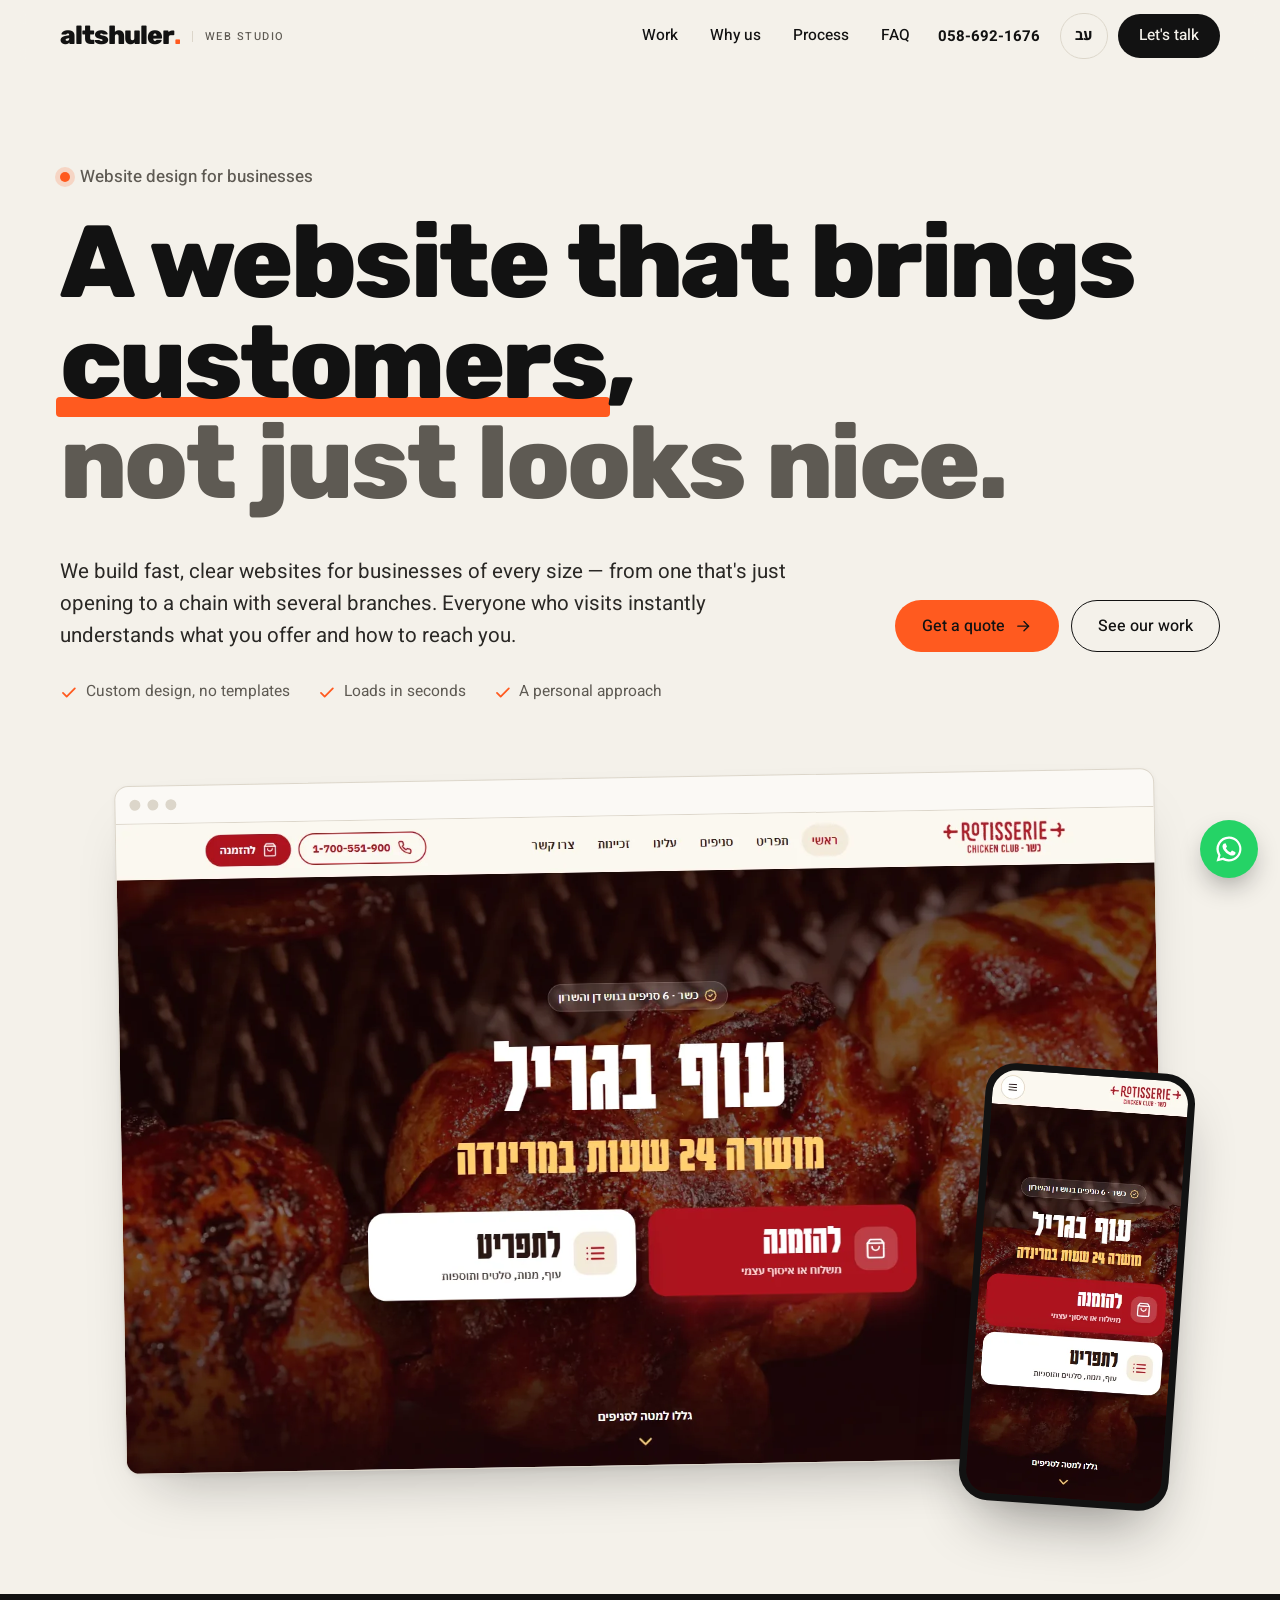
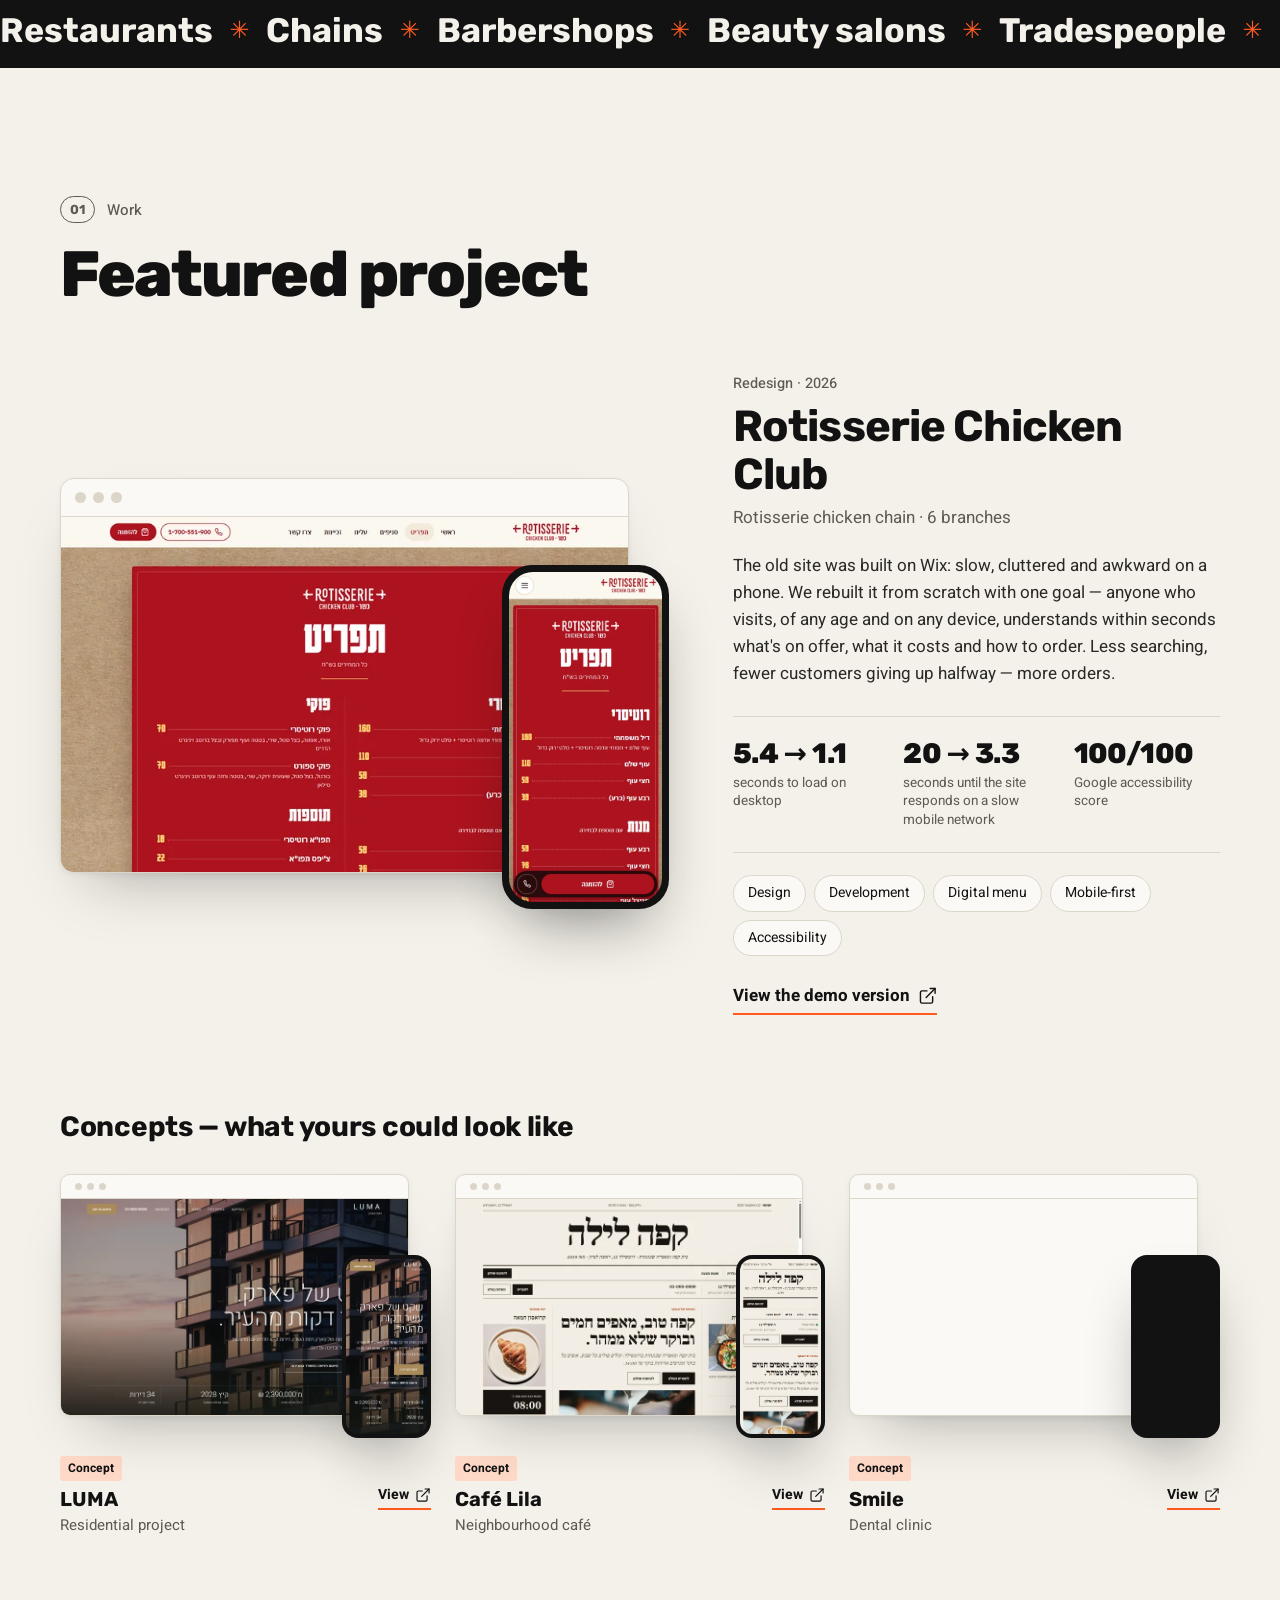
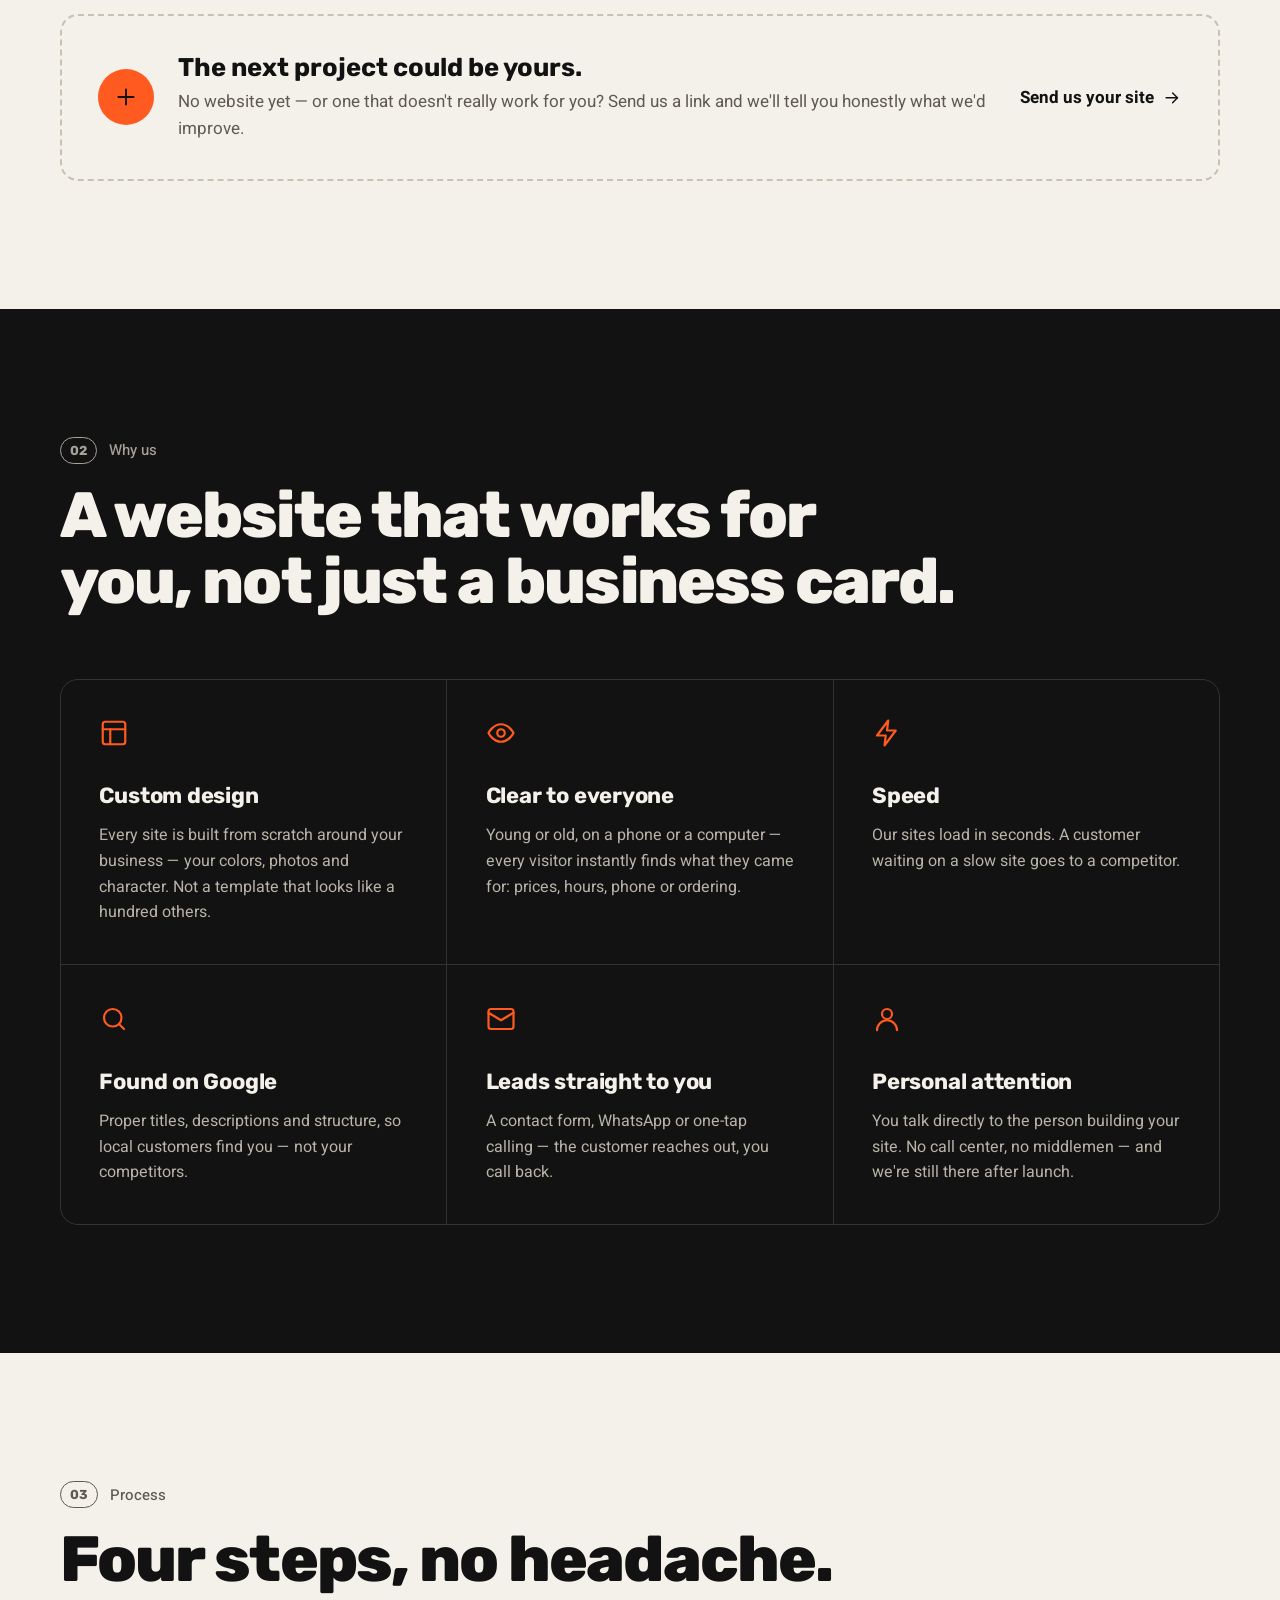
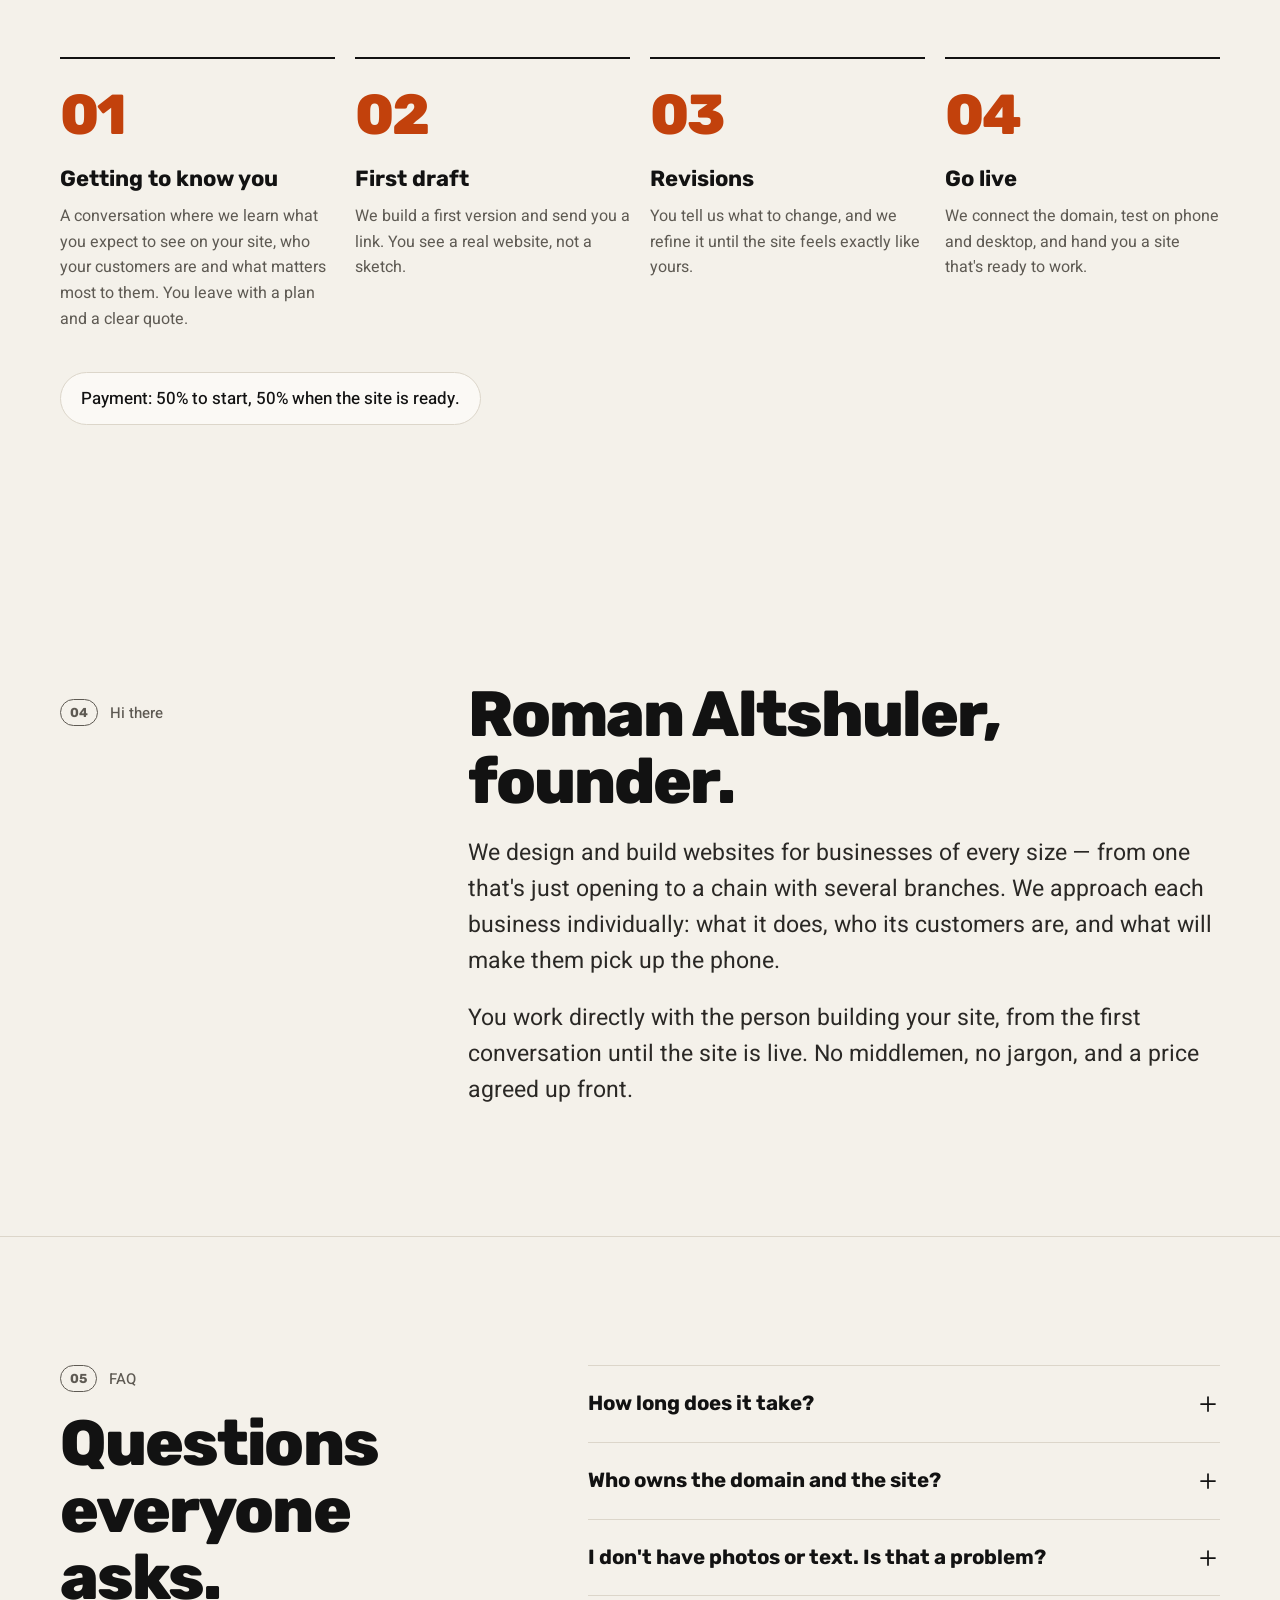
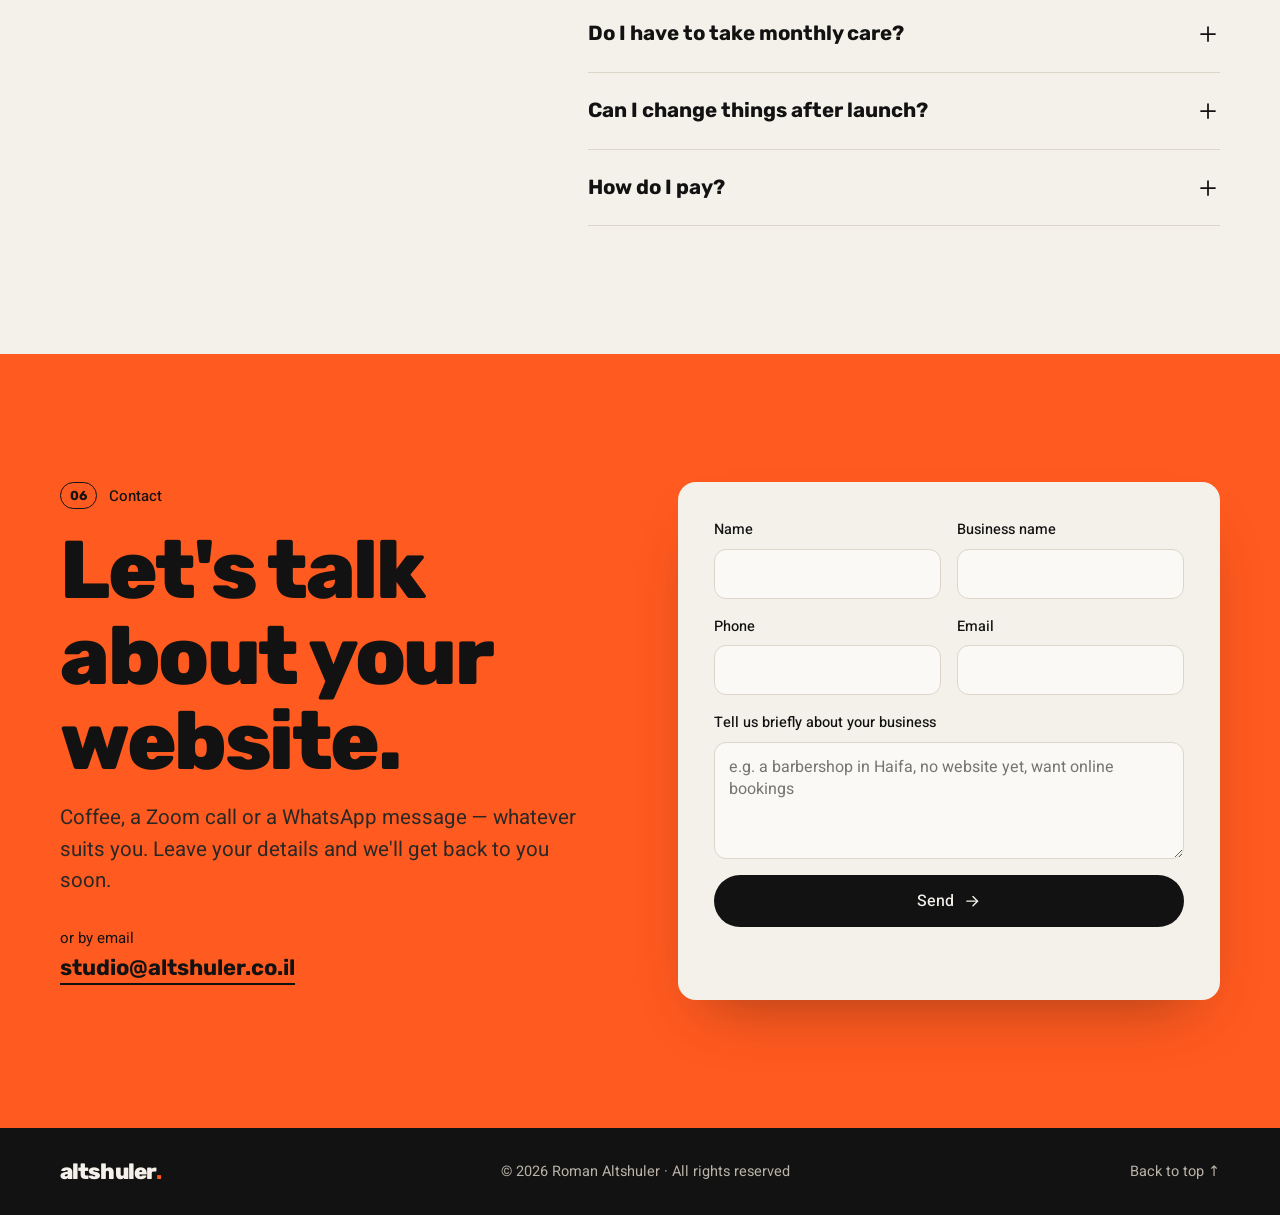
==== commit 8c9a2773: "Убран раздел с ценами и выбор пакета в форме Co-Authored-By: Claude Opus 5.5 <noreply@anthropic.com>" ====
--- a/en/index.html
+++ b/en/index.html
@@ -26,7 +26,7 @@
   <div class="wrap hdr__in">
     <a class="logo" href="#top" aria-label="Altshuler">altshuler<b>.</b><small>Web studio</small></a>
     <nav class="nav" id="nav" aria-label="Menu">
-      <a href="#work">Work</a><a href="#services">Why us</a><a href="#process">Process</a><a href="#plans">Pricing</a><a href="#faq">FAQ</a>
+      <a href="#work">Work</a><a href="#services">Why us</a><a href="#process">Process</a><a href="#faq">FAQ</a>
       <a class="nav__phone" href="tel:0586921676" dir="ltr">058-692-1676</a>
       <a class="nav__lang" href="../" lang="he" aria-label="עברית">עב</a>
       <a class="btn btn--ink nav__cta" href="#contact">Let's talk</a>
@@ -109,46 +109,9 @@
   </div>
 </section>
 
-<section class="sec sec--paper" id="plans">
-  <div class="wrap">
-    <p class="eyebrow"><span>04</span>Pricing</p><h2 class="h2">Pick a plan, tailor it to your needs.</h2>
-    <p class="lead lead--sec">Every business needs something different, so the final price is set after a short conversation. The prices here are a starting point.</p>
-    <div class="plans">
-      <div class="plan rv" style="--d:0ms">
-        
-        <h3>Landing page</h3><p class="plan__d">The fastest way to get online and start getting leads.</p>
-        <p class="price"><small>From </small><span dir="ltr">690</span><small>₪</small></p>
-        <p class="plan__once">one-time payment</p>
-        <ul><li><svg class="ico " viewBox="0 0 24 24" aria-hidden="true"><path d="M20 6 9 17l-5-5"/></svg>Up to 2 pages</li><li><svg class="ico " viewBox="0 0 24 24" aria-hidden="true"><path d="M20 6 9 17l-5-5"/></svg>Custom design</li><li><svg class="ico " viewBox="0 0 24 24" aria-hidden="true"><path d="M20 6 9 17l-5-5"/></svg>Mobile-friendly</li><li><svg class="ico " viewBox="0 0 24 24" aria-hidden="true"><path d="M20 6 9 17l-5-5"/></svg>Call, WhatsApp and directions buttons</li><li><svg class="ico " viewBox="0 0 24 24" aria-hidden="true"><path d="M20 6 9 17l-5-5"/></svg>Map and opening hours</li><li><svg class="ico " viewBox="0 0 24 24" aria-hidden="true"><path d="M20 6 9 17l-5-5"/></svg>Domain for the first year</li></ul>
-        <a class="btn btn--line" href="#contact" data-plan="1">Check the price</a>
-      </div>
-      <div class="plan plan--pop rv" style="--d:80ms">
-        <span class="plan__badge">Most popular</span>
-        <h3>Business site</h3><p class="plan__d">A full website for a business that wants to look professional.</p>
-        <p class="price"><small>From </small><span dir="ltr">1,990</span><small>₪</small></p>
-        <p class="plan__once">one-time payment</p>
-        <ul><li class="plan__plus">Everything in Landing page, plus:</li><li><svg class="ico " viewBox="0 0 24 24" aria-hidden="true"><path d="M20 6 9 17l-5-5"/></svg>Up to 5 pages</li><li><svg class="ico " viewBox="0 0 24 24" aria-hidden="true"><path d="M20 6 9 17l-5-5"/></svg>Gallery, menu or price list</li><li><svg class="ico " viewBox="0 0 24 24" aria-hidden="true"><path d="M20 6 9 17l-5-5"/></svg>Contact form that comes straight to you</li><li><svg class="ico " viewBox="0 0 24 24" aria-hidden="true"><path d="M20 6 9 17l-5-5"/></svg>Set up for Google search</li><li><svg class="ico " viewBox="0 0 24 24" aria-hidden="true"><path d="M20 6 9 17l-5-5"/></svg>Help writing the copy</li></ul>
-        <a class="btn btn--accent" href="#contact" data-plan="2">Check the price</a>
-      </div>
-      <div class="plan plan--vip rv" style="--d:160ms">
-        <span class="plan__badge plan__badge--vip">Premium</span>
-        <h3>Premium site</h3><p class="plan__d">For businesses that want a site nobody else has.</p>
-        <p class="price price--word"><span>Custom price</span></p>
-        <p class="plan__once">Set in a personal meeting, based on the project scope</p>
-        <ul><li class="plan__plus">Everything in Business site, plus:</li><li><svg class="ico " viewBox="0 0 24 24" aria-hidden="true"><path d="M20 6 9 17l-5-5"/></svg>Unique design with animations</li><li><svg class="ico " viewBox="0 0 24 24" aria-hidden="true"><path d="M20 6 9 17l-5-5"/></svg>As many pages as you need</li><li><svg class="ico " viewBox="0 0 24 24" aria-hidden="true"><path d="M20 6 9 17l-5-5"/></svg>Multilingual site</li><li><svg class="ico " viewBox="0 0 24 24" aria-hidden="true"><path d="M20 6 9 17l-5-5"/></svg>Booking, appointment or delivery integrations</li><li><svg class="ico " viewBox="0 0 24 24" aria-hidden="true"><path d="M20 6 9 17l-5-5"/></svg>Full copywriting</li><li><svg class="ico " viewBox="0 0 24 24" aria-hidden="true"><path d="M20 6 9 17l-5-5"/></svg>Google Business profile setup</li><li><svg class="ico " viewBox="0 0 24 24" aria-hidden="true"><path d="M20 6 9 17l-5-5"/></svg>Priority support</li></ul>
-        <a class="btn btn--line" href="#contact" data-plan="3">Book a meeting</a>
-      </div>
-    </div>
-    <div class="care rv">
-      <div><h3>Monthly care</h3><p>Hosting, domain renewal, small updates (prices, hours, photos) and support if something breaks. Optional — cancel any time.</p></div>
-      <p class="price price--sm"><small>From </small><span dir="ltr">99</span><small>₪ / month</small></p>
-    </div>
-  </div>
-</section>
-
 <section class="sec" id="about">
   <div class="wrap about">
-    <p class="eyebrow"><span>05</span>Hi there</p>
+    <p class="eyebrow"><span>04</span>Hi there</p>
     <div class="about__body rv">
       <h2 class="h2">Roman Altshuler, founder.</h2>
       <p>We design and build websites for businesses of every size — from one that's just opening to a chain with several branches. We approach each business individually: what it does, who its customers are, and what will make them pick up the phone.</p><p>You work directly with the person building your site, from the first conversation until the site is live. No middlemen, no jargon, and a price agreed up front.</p>
@@ -158,7 +121,7 @@
 
 <section class="sec sec--line" id="faq">
   <div class="wrap faq">
-    <div><p class="eyebrow"><span>06</span>FAQ</p><h2 class="h2">Questions everyone asks.</h2></div>
+    <div><p class="eyebrow"><span>05</span>FAQ</p><h2 class="h2">Questions everyone asks.</h2></div>
     <div class="faq__list"><details class="rv"><summary>How long does it take?<svg class="ico " viewBox="0 0 24 24" aria-hidden="true"><path d="M12 5v14"/><path d="M5 12h14"/></svg></summary><p>A landing page usually takes a few days. A business site takes one to three weeks, depending on how fast the text and photos arrive. A premium site depends on the scope and is agreed up front.</p></details><details class="rv"><summary>Who owns the domain and the site?<svg class="ico " viewBox="0 0 24 24" aria-hidden="true"><path d="M12 5v14"/><path d="M5 12h14"/></svg></summary><p>You do. The domain is registered in your name and the first year is included. Once fully paid, the site is yours.</p></details><details class="rv"><summary>I don't have photos or text. Is that a problem?<svg class="ico " viewBox="0 0 24 24" aria-hidden="true"><path d="M12 5v14"/><path d="M5 12h14"/></svg></summary><p>No. We'll help write the copy and choose photos. Real photos of your business always work best — we'll explain how to take them on your phone.</p></details><details class="rv"><summary>Do I have to take monthly care?<svg class="ico " viewBox="0 0 24 24" aria-hidden="true"><path d="M12 5v14"/><path d="M5 12h14"/></svg></summary><p>No. Without it the site is handed over to you, you renew the domain yourself (about ₪60–100 a year), and each change is paid separately.</p></details><details class="rv"><summary>Can I change things after launch?<svg class="ico " viewBox="0 0 24 24" aria-hidden="true"><path d="M12 5v14"/><path d="M5 12h14"/></svg></summary><p>Yes. With monthly care, small updates are included. Without it, each change has a fixed price agreed in advance.</p></details><details class="rv"><summary>How do I pay?<svg class="ico " viewBox="0 0 24 24" aria-hidden="true"><path d="M12 5v14"/><path d="M5 12h14"/></svg></summary><p>50% when we start and 50% when the site is ready and you're happy with it.</p></details></div>
   </div>
 </section>
@@ -166,7 +129,7 @@
 <section class="sec sec--accent" id="contact">
   <div class="wrap contact">
     <div>
-      <p class="eyebrow"><span>07</span>Contact</p>
+      <p class="eyebrow"><span>06</span>Contact</p>
       <h2 class="h2 h2--xl">Let's talk about your website.</h2>
       <p class="lead">Coffee, a Zoom call or a WhatsApp message — whatever suits you. Leave your details and we'll get back to you soon.</p>
       <p class="contact__mail">or by email<a href="mailto:studio@altshuler.co.il" dir="ltr">studio@altshuler.co.il</a></p>
@@ -176,7 +139,6 @@
       <label>Business name<input name="business" autocomplete="organization"></label>
       <label>Phone<input name="phone" type="tel" autocomplete="tel" inputmode="tel" dir="ltr" required></label>
       <label>Email<input name="email" type="email" autocomplete="email" dir="ltr" required></label>
-      <label class="full">What are you interested in?<select name="plan"><option>Not sure yet</option><option>Landing page</option><option>Business site</option><option>Premium site</option><option>Just care for an existing site</option></select></label>
       <label class="full">Tell us briefly about your business<textarea name="message" rows="4" placeholder="e.g. a barbershop in Haifa, no website yet, want online bookings"></textarea></label>
       <input class="hp" type="text" name="botcheck" tabindex="-1" autocomplete="off" aria-hidden="true">
       <button class="btn btn--ink full" type="submit">Send<svg class="ico " viewBox="0 0 24 24" aria-hidden="true"><path d="M5 12h14"/><path d="m13 6 6 6-6 6"/></svg></button>
@@ -194,6 +156,6 @@
   </div>
 </footer>
 <a class="wa" href="https://wa.me/972586921676" target="_blank" rel="noopener" aria-label="WhatsApp"><svg viewBox="0 0 24 24" aria-hidden="true"><path d="M12 2a10 10 0 0 0-8.6 15.1L2 22l5-1.3A10 10 0 1 0 12 2Zm0 18.2a8.2 8.2 0 0 1-4.2-1.2l-.3-.2-3 .8.8-2.9-.2-.3A8.2 8.2 0 1 1 12 20.2Zm4.5-6.1c-.2-.1-1.5-.7-1.7-.8s-.4-.1-.6.1-.7.8-.8 1-.3.2-.5.1a6.7 6.7 0 0 1-3.3-2.9c-.3-.4.2-.4.7-1.4.1-.2 0-.3 0-.5l-.8-1.8c-.2-.5-.4-.4-.6-.4h-.5a1 1 0 0 0-.7.3 2.9 2.9 0 0 0-.9 2.2 5 5 0 0 0 1 2.7 11.5 11.5 0 0 0 4.4 3.9c1.6.7 2.3.8 3.1.6a2.6 2.6 0 0 0 1.7-1.2 2.1 2.1 0 0 0 .2-1.2c-.1-.2-.3-.3-.5-.4Z"/></svg></a>
-<script src="../js/main.js?v=ecb9a9dd" defer></script>
+<script src="../js/main.js?v=0129f0f4" defer></script>
 </body>
 </html>
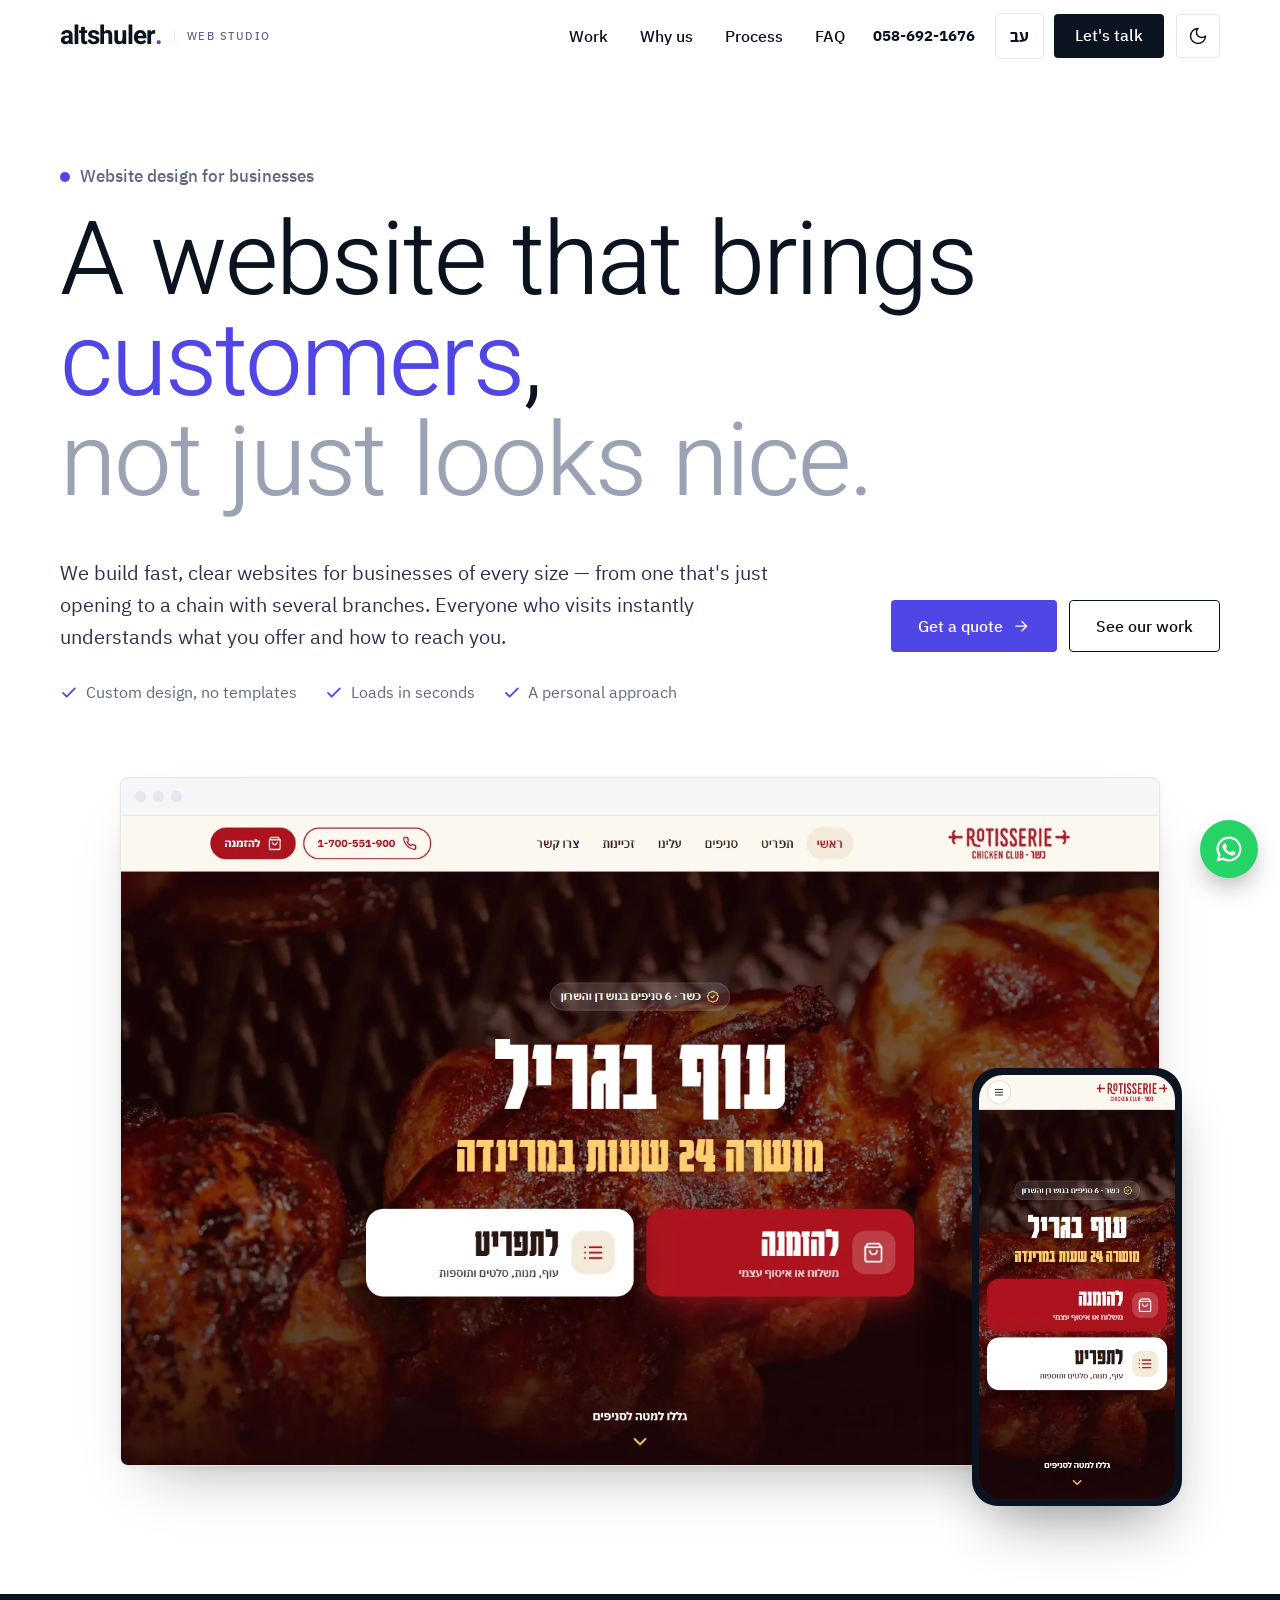
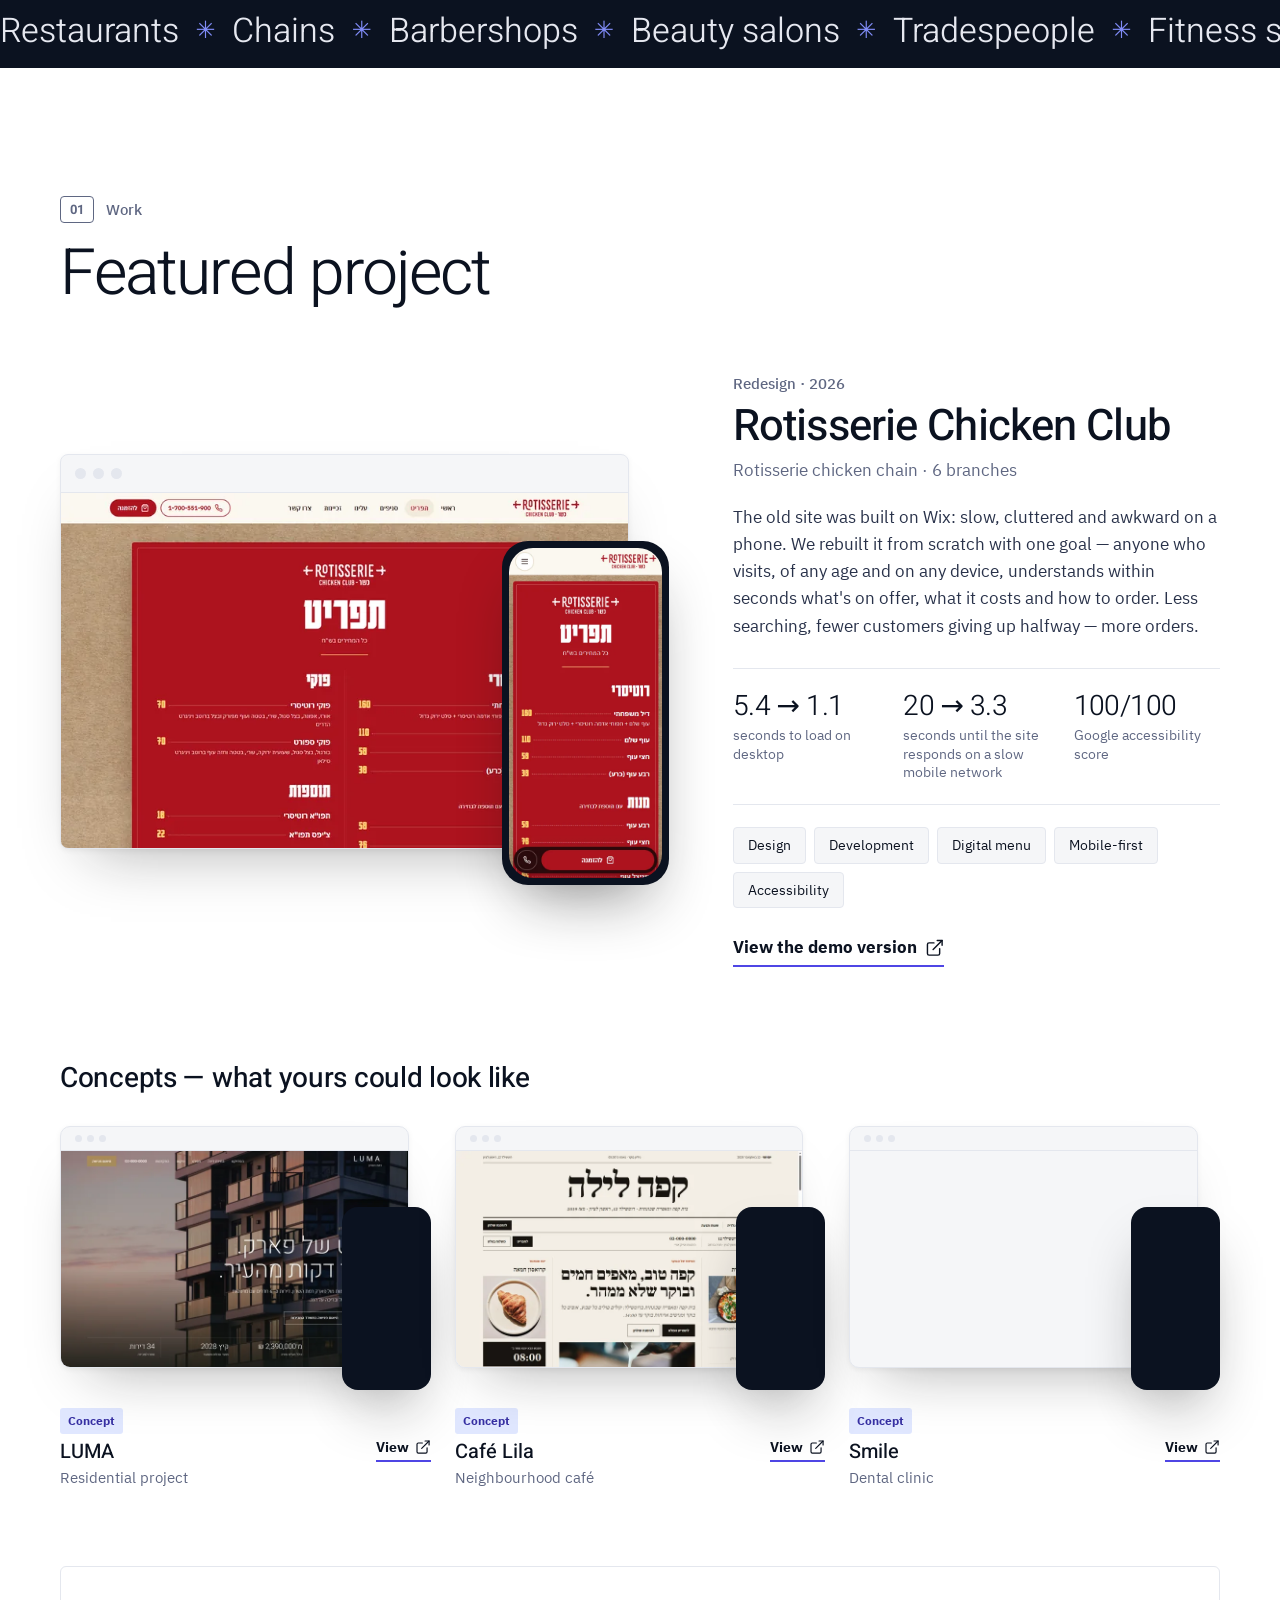
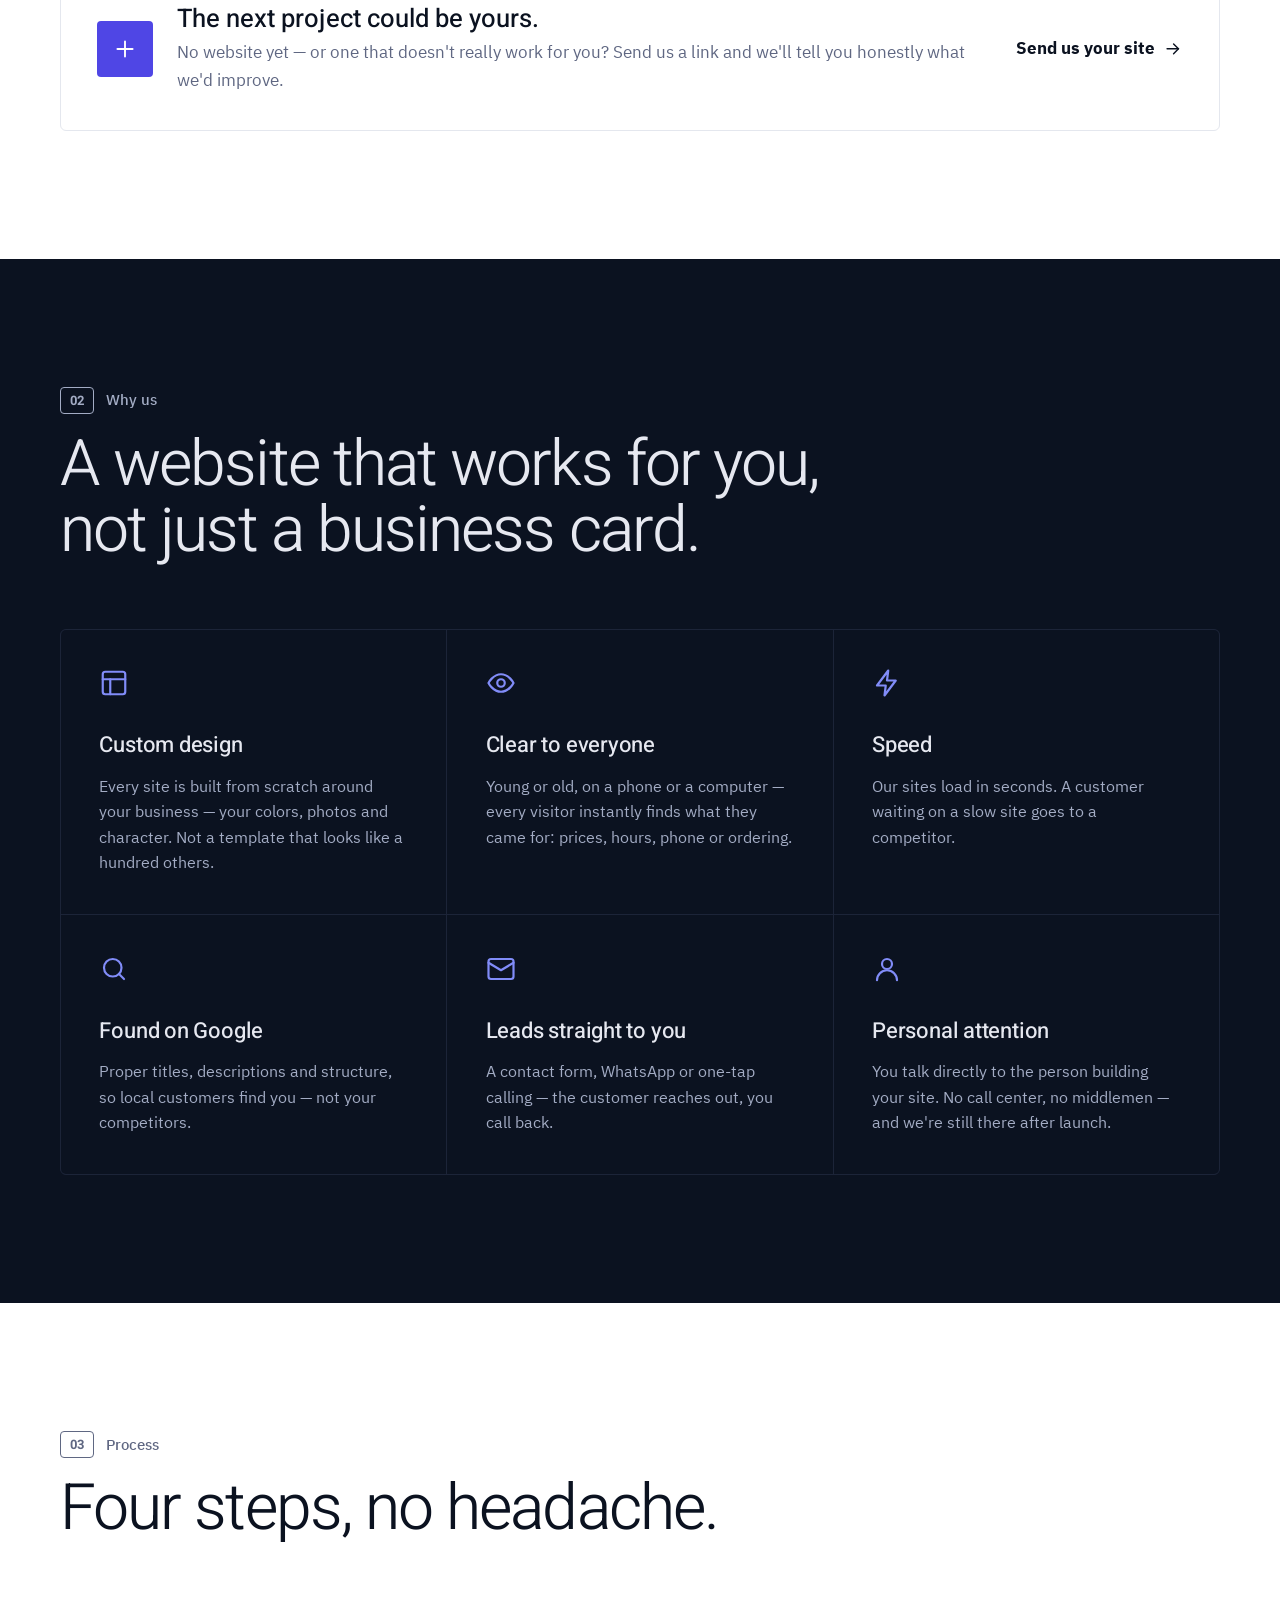
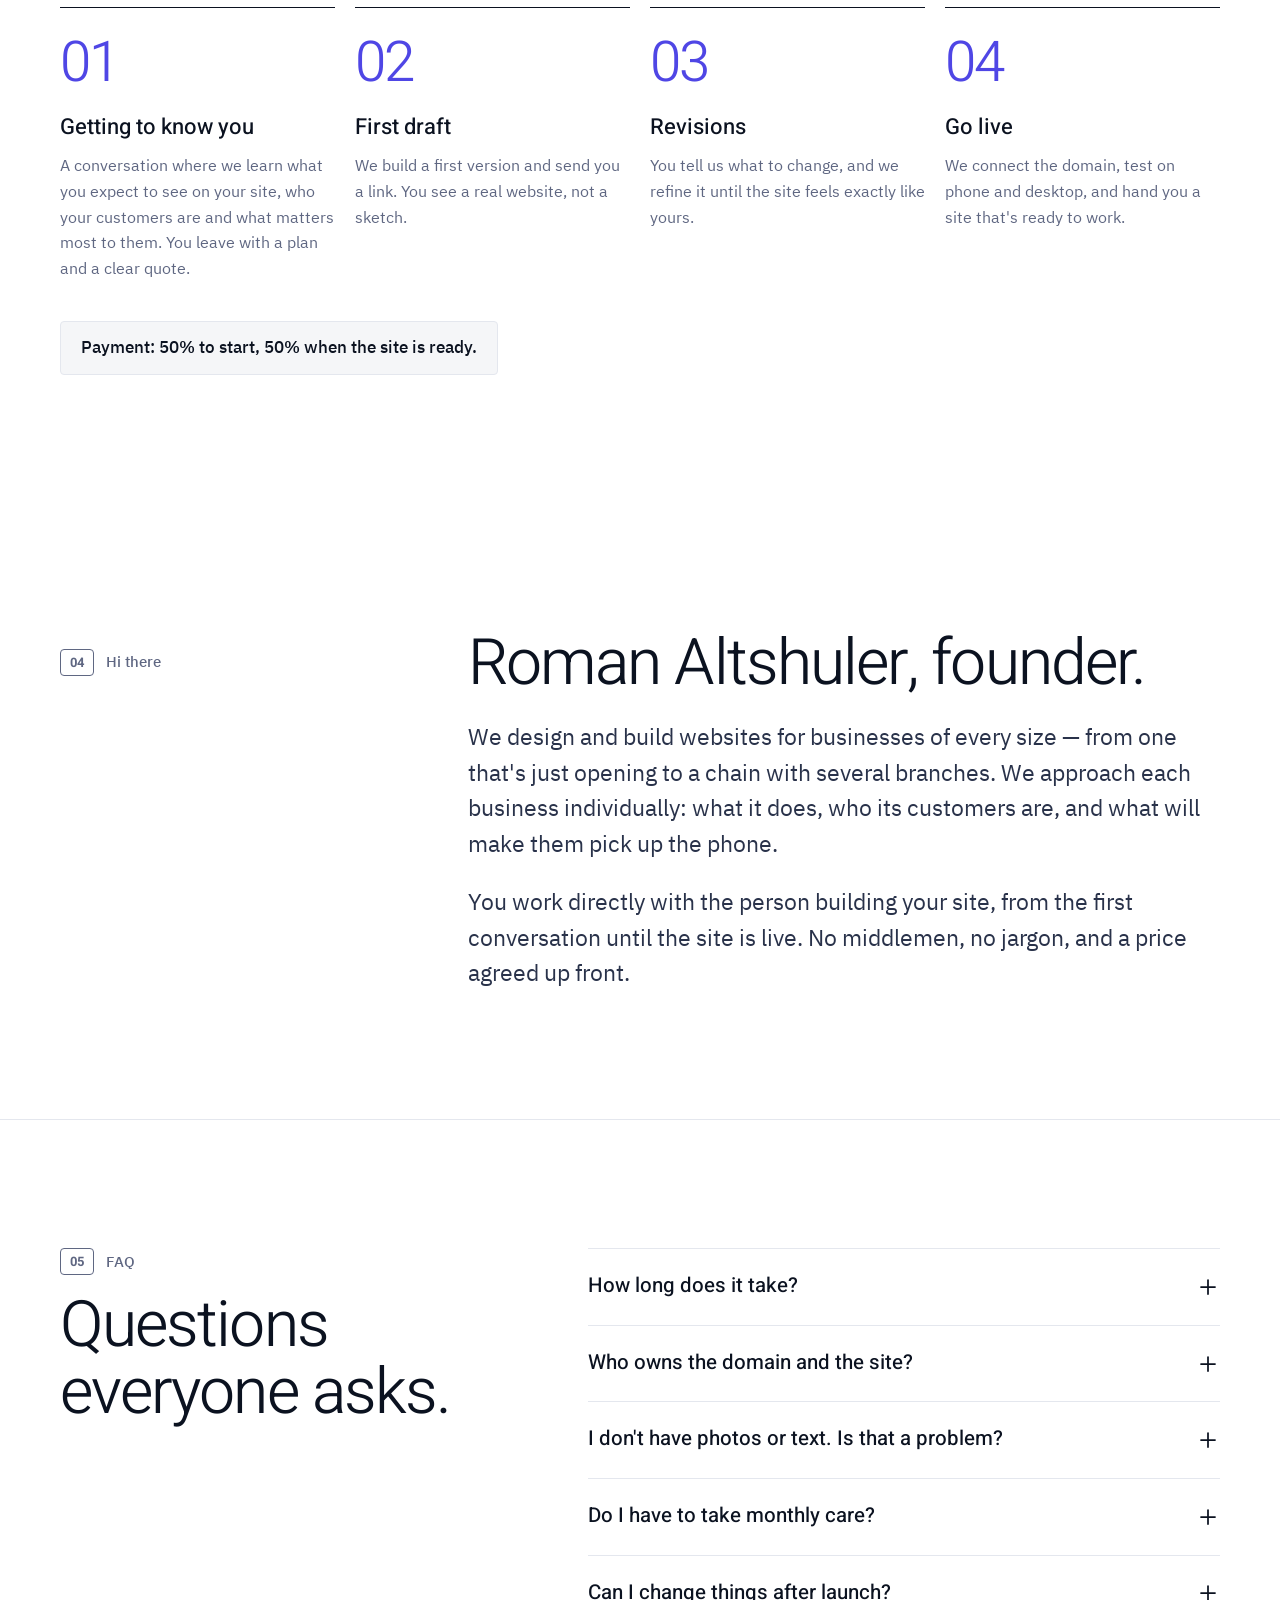
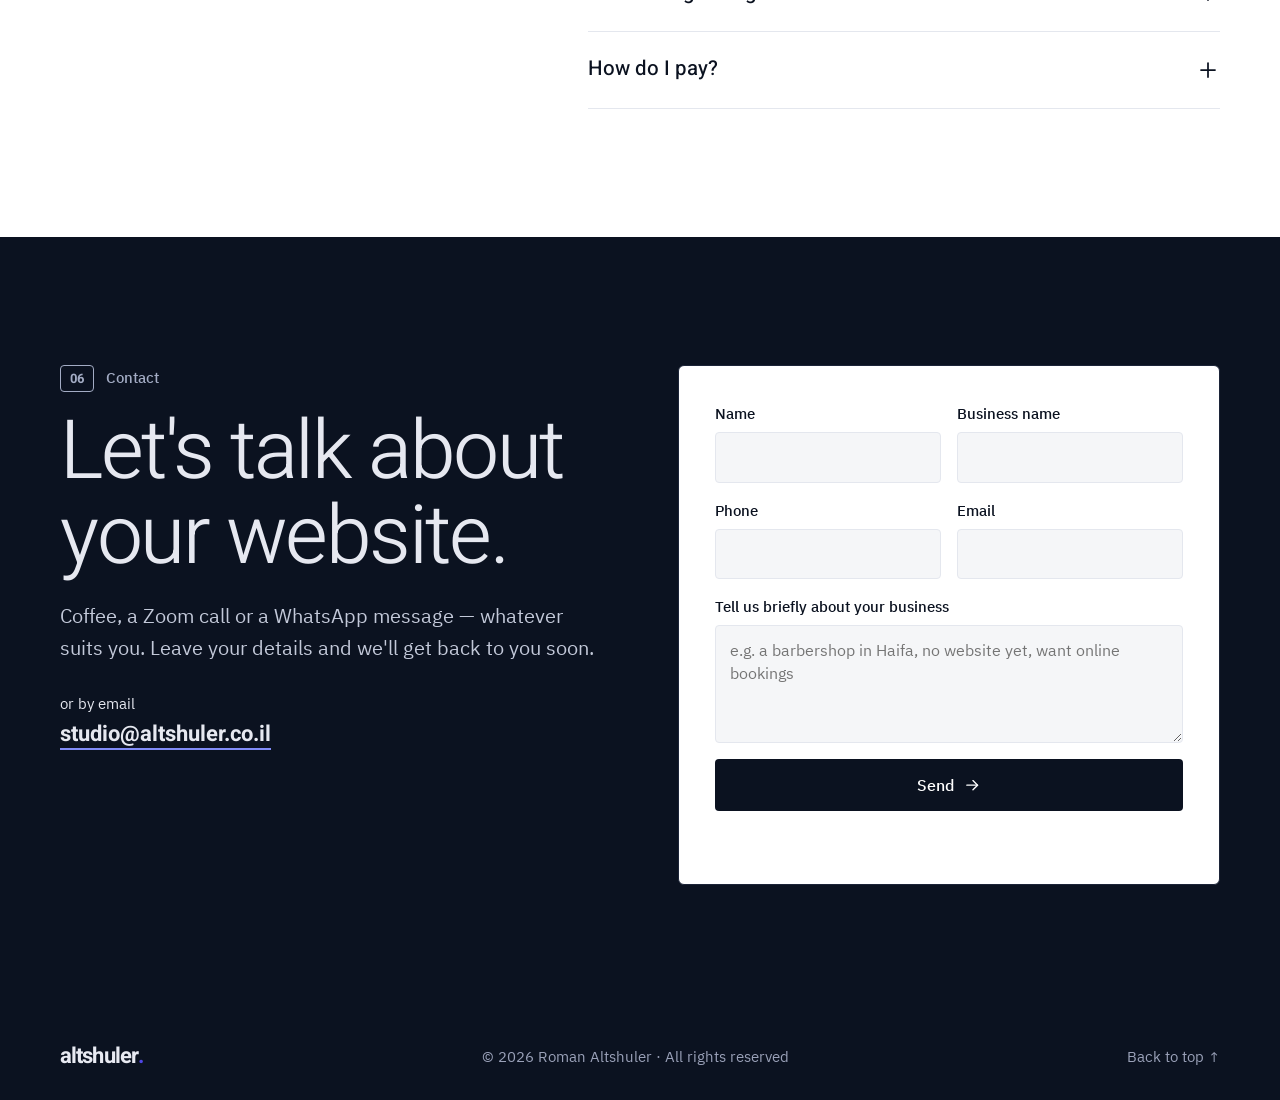
==== commit 0f7d64c1: "Новый стиль: светлая (F) и тёмная (H) темы с переключателем, шрифты Heebo + IBM Plex Co-Authored-By:" ====
--- a/en/index.html
+++ b/en/index.html
@@ -5,7 +5,9 @@
 <meta name="viewport" content="width=device-width, initial-scale=1">
 <title>Altshuler — Website design for businesses</title>
 <meta name="description" content="Website design for businesses of every size — from new ventures to multi-branch chains. Fast, clear, mobile-first websites with a personal approach.">
-<meta name="theme-color" content="#F4F1EA">
+<meta name="theme-color" content="#FFFFFF" media="(prefers-color-scheme: light)">
+<meta name="theme-color" content="#0A0D16" media="(prefers-color-scheme: dark)">
+<script>try{var t=localStorage.getItem('theme');if(t)document.documentElement.dataset.theme=t}catch(e){}</script>
 <meta name="google-site-verification" content="6T6on3ABnXPG_Xr47UX2pxeP_9kdInPiHM5eI0HlFHE">
 <meta property="og:title" content="Altshuler — Website design for businesses">
 <meta property="og:description" content="Website design for businesses of every size — from new ventures to multi-branch chains. Fast, clear, mobile-first websites with a personal approach.">
@@ -16,9 +18,9 @@
 <link rel="alternate" hreflang="en" href="https://altshuler.co.il/en/">
 <link rel="alternate" hreflang="x-default" href="https://altshuler.co.il/">
 <link rel="icon" href="../favicon.svg" type="image/svg+xml">
-<link rel="preload" href="../fonts/rubik-latin-3.woff2" as="font" type="font/woff2" crossorigin>
 <link rel="preload" href="../fonts/heebo-latin-1.woff2" as="font" type="font/woff2" crossorigin>
-<style>@font-face { font-family: 'Heebo'; font-style: normal; font-weight: 400; font-display: swap; src: url(../fonts/heebo-hebrew-0.woff2) format('woff2'); unicode-range: U+0307-0308, U+0590-05FF, U+200C-2010, U+20AA, U+25CC, U+FB1D-FB4F; } @font-face { font-family: 'Heebo'; font-style: normal; font-weight: 400; font-display: swap; src: url(../fonts/heebo-latin-1.woff2) format('woff2'); unicode-range: U+0000-00FF, U+0131, U+0152-0153, U+02BB-02BC, U+02C6, U+02DA, U+02DC, U+0304, U+0308, U+0329, U+2000-206F, U+20AC, U+2122, U+2191, U+2193, U+2212, U+2215, U+FEFF, U+FFFD; } @font-face { font-family: 'Heebo'; font-style: normal; font-weight: 500; font-display: swap; src: url(../fonts/heebo-hebrew-0.woff2) format('woff2'); unicode-range: U+0307-0308, U+0590-05FF, U+200C-2010, U+20AA, U+25CC, U+FB1D-FB4F; } @font-face { font-family: 'Heebo'; font-style: normal; font-weight: 500; font-display: swap; src: url(../fonts/heebo-latin-1.woff2) format('woff2'); unicode-range: U+0000-00FF, U+0131, U+0152-0153, U+02BB-02BC, U+02C6, U+02DA, U+02DC, U+0304, U+0308, U+0329, U+2000-206F, U+20AC, U+2122, U+2191, U+2193, U+2212, U+2215, U+FEFF, U+FFFD; } @font-face { font-family: 'Heebo'; font-style: normal; font-weight: 700; font-display: swap; src: url(../fonts/heebo-hebrew-0.woff2) format('woff2'); unicode-range: U+0307-0308, U+0590-05FF, U+200C-2010, U+20AA, U+25CC, U+FB1D-FB4F; } @font-face { font-family: 'Heebo'; font-style: normal; font-weight: 700; font-display: swap; src: url(../fonts/heebo-latin-1.woff2) format('woff2'); unicode-range: U+0000-00FF, U+0131, U+0152-0153, U+02BB-02BC, U+02C6, U+02DA, U+02DC, U+0304, U+0308, U+0329, U+2000-206F, U+20AC, U+2122, U+2191, U+2193, U+2212, U+2215, U+FEFF, U+FFFD; } @font-face { font-family: 'Rubik'; font-style: normal; font-weight: 500; font-display: swap; src: url(../fonts/rubik-hebrew-2.woff2) format('woff2'); unicode-range: U+0307-0308, U+0590-05FF, U+200C-2010, U+20AA, U+25CC, U+FB1D-FB4F; } @font-face { font-family: 'Rubik'; font-style: normal; font-weight: 500; font-display: swap; src: url(../fonts/rubik-latin-3.woff2) format('woff2'); unicode-range: U+0000-00FF, U+0131, U+0152-0153, U+02BB-02BC, U+02C6, U+02DA, U+02DC, U+0304, U+0308, U+0329, U+2000-206F, U+20AC, U+2122, U+2191, U+2193, U+2212, U+2215, U+FEFF, U+FFFD; } @font-face { font-family: 'Rubik'; font-style: normal; font-weight: 700; font-display: swap; src: url(../fonts/rubik-hebrew-2.woff2) format('woff2'); unicode-range: U+0307-0308, U+0590-05FF, U+200C-2010, U+20AA, U+25CC, U+FB1D-FB4F; } @font-face { font-family: 'Rubik'; font-style: normal; font-weight: 700; font-display: swap; src: url(../fonts/rubik-latin-3.woff2) format('woff2'); unicode-range: U+0000-00FF, U+0131, U+0152-0153, U+02BB-02BC, U+02C6, U+02DA, U+02DC, U+0304, U+0308, U+0329, U+2000-206F, U+20AC, U+2122, U+2191, U+2193, U+2212, U+2215, U+FEFF, U+FFFD; } @font-face { font-family: 'Rubik'; font-style: normal; font-weight: 800; font-display: swap; src: url(../fonts/rubik-hebrew-2.woff2) format('woff2'); unicode-range: U+0307-0308, U+0590-05FF, U+200C-2010, U+20AA, U+25CC, U+FB1D-FB4F; } @font-face { font-family: 'Rubik'; font-style: normal; font-weight: 800; font-display: swap; src: url(../fonts/rubik-latin-3.woff2) format('woff2'); unicode-range: U+0000-00FF, U+0131, U+0152-0153, U+02BB-02BC, U+02C6, U+02DA, U+02DC, U+0304, U+0308, U+0329, U+2000-206F, U+20AC, U+2122, U+2191, U+2193, U+2212, U+2215, U+FEFF, U+FFFD; }:root{--bg: #F4F1EA;--paper: #FBF9F5;--ink: #121212;--ink-2: #2A2825;--muted: #5E5A53;--line: #DCD6CA;--accent: #FF5A1F;--accent-ink: #121212;--accent-text: #C2410C;--display: 'Rubik', 'Heebo', system-ui, sans-serif;--body: 'Heebo', 'Rubik', system-ui, sans-serif;--wrap: 1240px;--gutter: clamp(16px, 4vw, 40px);--radius: 18px;--ease: cubic-bezier(.2, .7, .2, 1);}*{box-sizing: border-box;}html{scroll-behavior: smooth;scroll-padding-top: 84px;-webkit-text-size-adjust: 100%;}body{margin: 0;background: var(--bg);color: var(--ink);font: 400 17px/1.6 var(--body);-webkit-font-smoothing: antialiased;overflow-x: clip;}img{display: block;max-width: 100%;height: auto;}a{color: inherit;}h1, h2, h3{margin: 0;font-family: var(--display);}p{margin: 0;}ul, ol{margin: 0;padding: 0;list-style: none;}:focus-visible{outline: 3px solid var(--accent);outline-offset: 3px;border-radius: 6px;}.wrap{width: 100%;max-width: var(--wrap);margin-inline: auto;padding-inline: var(--gutter);}.ico{width: 1.15em;height: 1.15em;flex: none;fill: none;stroke: currentColor;stroke-width: 1.75;stroke-linecap: round;stroke-linejoin: round;}.ico.flip{transform: scaleX(-1);}.skip{position: absolute;inset-inline-start: 12px;top: -60px;z-index: 100;background: var(--ink);color: var(--bg);padding: 10px 16px;border-radius: 10px;}.skip:focus{top: 12px;}.btn{display: inline-flex;align-items: center;justify-content: center;gap: .55em;min-height: 52px;padding: 0 26px;border-radius: 999px;border: 1.5px solid transparent;font: 500 16px/1 var(--body);text-decoration: none;cursor: pointer;transition: transform .2s var(--ease), background-color .2s, color .2s, border-color .2s;}.btn:hover{transform: translateY(-2px);}.btn:active{transform: translateY(0);}.btn .ico{transition: transform .2s var(--ease);}.btn:hover .ico{transform: translateX(3px);}.btn:hover .ico.flip{transform: scaleX(-1) translateX(3px);}.btn--accent{background: var(--accent);color: var(--accent-ink);}.btn--accent:hover{background: #ff6d38;}.btn--ink{background: var(--ink);color: var(--bg);}.btn--ink:hover{background: #2b2b2b;}.btn--line{border-color: var(--ink);color: var(--ink);background: transparent;}.btn--line:hover{background: var(--ink);color: var(--bg);}.hdr{position: sticky;top: 0;z-index: 50;background: rgba(244, 241, 234, .86);backdrop-filter: blur(12px);-webkit-backdrop-filter: blur(12px);border-bottom: 1px solid transparent;transition: border-color .3s;}.hdr.is-scrolled{border-bottom-color: var(--line);}.hdr__in{display: flex;align-items: center;justify-content: space-between;gap: 24px;min-height: 72px;}.logo{font: 800 26px/1 var(--display);letter-spacing: -.04em;text-decoration: none;direction: ltr;display: inline-flex;align-items: baseline;gap: 0;}.logo b{color: var(--accent);}.logo small{font: 500 11px/1 var(--body);letter-spacing: .14em;text-transform: uppercase;color: var(--muted);margin-inline-start: 12px;padding-inline-start: 12px;border-inline-start: 1px solid var(--line);align-self: center;}html[dir=rtl] .logo small{letter-spacing: 0;font-size: 13px;}.logo--sm{font-size: 22px;}.nav{display: flex;align-items: center;gap: 4px;}.nav a{padding: 10px 14px;border-radius: 999px;text-decoration: none;font-size: 15.5px;font-weight: 500;transition: background-color .2s;}.nav a:not(.btn):hover{background: rgba(18, 18, 18, .06);}.nav__lang{border: 1.5px solid var(--line);margin-inline: 6px;font-weight: 700 !important;}.nav .nav__cta{min-height: 44px;padding: 0 20px;color: var(--bg);}.burger{display: none;width: 48px;height: 48px;border-radius: 50%;border: 1.5px solid var(--line);background: var(--paper);color: var(--ink);cursor: pointer;align-items: center;justify-content: center;}.burger .ico{width: 22px;height: 22px;}.burger .i-close{display: none;}.hero{padding: clamp(40px, 7vw, 96px) 0 0;}.kicker{display: inline-flex;align-items: center;gap: 10px;font-weight: 500;color: var(--muted);margin-bottom: 22px;}.kicker::before{content: '';width: 10px;height: 10px;border-radius: 50%;background: var(--accent);box-shadow: 0 0 0 5px rgba(255, 90, 31, .18);}.hero__title{position: relative;z-index: 0;font-size: clamp(44px, 8vw, 112px);line-height: .98;font-weight: 800;letter-spacing: -.025em;word-spacing: .04em;}html[dir=rtl] .hero__title{letter-spacing: -.01em;line-height: 1.04;}.hero__title .line{display: block;}.hero__title .line:last-child{color: var(--muted);}.hero__title em{font-style: normal;position: relative;white-space: nowrap;}.hero__title em::after{content: '';position: absolute;inset-inline: -.04em;bottom: .06em;height: .2em;background: var(--accent);z-index: -1;border-radius: 4px;transform-origin: inline-start;animation: mark 1s .7s var(--ease) both;}@keyframes mark{from{transform: scaleX(0);}}html[dir=rtl] .hero__title em::after{transform-origin: right;}html[dir=ltr] .hero__title em::after{transform-origin: left;}.hero__row{display: flex;align-items: flex-end;justify-content: space-between;gap: 32px 48px;flex-wrap: wrap;margin-top: clamp(28px, 4vw, 44px);}.lead{font-size: clamp(18px, 1.6vw, 21px);line-height: 1.55;color: var(--ink-2);max-width: 36em;}.hero__cta{display: flex;gap: 12px;flex-wrap: wrap;}.facts{display: flex;flex-wrap: wrap;gap: 10px 28px;margin-top: 28px;color: var(--muted);font-size: 15.5px;}.facts li{display: inline-flex;align-items: center;gap: 8px;}.facts .ico{color: var(--accent);stroke-width: 2.4;}.hero__media{position: relative;margin-top: clamp(40px, 6vw, 72px);padding-bottom: 40px;}.hero__media .browser{max-width: 1040px;margin-inline: auto;transform: rotate(-1deg);}html[dir=rtl] .hero__media .browser{transform: rotate(1deg);}.hero__media .phone{position: absolute;inset-inline-end: clamp(0px, 3vw, 40px);bottom: 0;width: clamp(130px, 17vw, 210px);transform: rotate(4deg);}html[dir=rtl] .hero__media .phone{transform: rotate(-4deg);}.browser{background: var(--paper);border-radius: 14px;overflow: hidden;border: 1px solid var(--line);box-shadow: 0 30px 60px -30px rgba(18, 18, 18, .35), 0 2px 6px rgba(18, 18, 18, .06);}.browser__bar{display: flex;align-items: center;gap: 7px;height: 38px;padding: 0 14px;border-bottom: 1px solid var(--line);direction: ltr;}.browser__bar i{width: 11px;height: 11px;border-radius: 50%;background: var(--line);}.browser__bar span{margin-inline: auto;font-size: 12.5px;color: var(--muted);background: var(--bg);padding: 4px 18px;border-radius: 999px;}.browser img{width: 100%;}.phone{background: var(--ink);border-radius: 30px;padding: 7px;box-shadow: 0 30px 60px -20px rgba(18, 18, 18, .45);}.phone img{width: 100%;border-radius: 24px;}.band{margin-top: clamp(48px, 7vw, 88px);background: var(--ink);color: var(--bg);overflow: hidden;padding: 20px 0;direction: ltr;}.band__track{display: flex;width: max-content;animation: band 38s linear infinite;}.band span{display: flex;font: 700 clamp(22px, 3vw, 34px)/1 var(--display);white-space: nowrap;}.band i{font-style: normal;color: var(--accent);margin: 0 .7em;font-size: .7em;align-self: center;}@keyframes band{to{transform: translateX(-50%);}}.sec{padding: clamp(72px, 10vw, 140px) 0;}.sec--dark{background: var(--ink);color: var(--bg);}.sec--paper{background: var(--paper);border-block: 1px solid var(--line);}.sec--line{border-top: 1px solid var(--line);}.sec--accent{background: var(--accent);color: var(--accent-ink);}.eyebrow{display: flex;align-items: center;gap: 12px;font-weight: 500;font-size: 15px;color: var(--muted);margin-bottom: 18px;}.eyebrow span{font: 700 13px/1 var(--display);padding: 6px 9px;border: 1.5px solid currentColor;border-radius: 999px;}.sec--dark .eyebrow{color: #A8A298;}.sec--accent .eyebrow{color: var(--ink);}.h2{font-size: clamp(34px, 5vw, 68px);line-height: 1.04;font-weight: 800;letter-spacing: -.03em;max-width: 16em;text-wrap: balance;}html[dir=rtl] .h2{letter-spacing: -.005em;line-height: 1.1;}.h2--xl{font-size: clamp(40px, 6.4vw, 88px);}.lead--sec{margin-top: 20px;color: var(--muted);}.case{display: grid;grid-template-columns: 1.25fr 1fr;gap: clamp(32px, 5vw, 72px);align-items: center;margin-top: clamp(40px, 5vw, 64px);}.case__media{position: relative;padding-bottom: 36px;padding-inline-end: 40px;}.case__media .phone{position: absolute;inset-inline-end: 0;bottom: 0;width: clamp(110px, 13vw, 170px);}.case__meta{font-size: 14.5px;color: var(--muted);font-weight: 500;}.case__name{font-size: clamp(30px, 3.4vw, 44px);line-height: 1.1;letter-spacing: -.02em;margin-top: 8px;direction: ltr;text-align: start;}html[dir=rtl] .case__name{text-align: right;}.case__type{color: var(--muted);margin-top: 6px;}.case__task{margin-top: 20px;color: var(--ink-2);}.stats{display: grid;grid-template-columns: repeat(3, minmax(0, 1fr));gap: 12px 24px;margin: 28px 0 0;padding: 22px 0;border-block: 1px solid var(--line);}.stats div{display: flex;flex-direction: column-reverse;justify-content: flex-end;}.stats dd{margin: 0;white-space: nowrap;font: 800 clamp(22px, 2.2vw, 30px)/1.1 var(--display);letter-spacing: -.02em;text-align: start;}html[dir=rtl] .stats dd{text-align: right;}.stats dt{font-size: 13.5px;line-height: 1.4;color: var(--muted);margin-top: 4px;}.tags{display: flex;flex-wrap: wrap;gap: 8px;margin-top: 22px;}.tags li{font-size: 14px;padding: 6px 14px;border-radius: 999px;background: var(--paper);border: 1px solid var(--line);}.link{display: inline-flex;align-items: center;gap: 8px;margin-top: 26px;font-weight: 700;text-decoration: none;border-bottom: 2px solid var(--accent);padding-bottom: 4px;}.link:hover{color: #B83A0C;}.next{display: grid;grid-template-columns: auto 1fr auto;align-items: center;gap: 24px;margin-top: clamp(48px, 6vw, 80px);padding: clamp(24px, 3vw, 36px);border: 2px dashed #C9C1B2;border-radius: var(--radius);text-decoration: none;transition: border-color .2s, background-color .2s;}.next:hover{border-color: var(--ink);background: var(--paper);}.next__plus{display: grid;place-items: center;width: 56px;height: 56px;border-radius: 50%;background: var(--accent);}.next__plus .ico{width: 26px;height: 26px;}.next strong{display: block;font: 700 clamp(20px, 2vw, 26px)/1.25 var(--display);}.next strong + span{display: block;color: var(--muted);margin-top: 4px;}.next__cta{display: inline-flex;align-items: center;gap: 8px;font-weight: 700;white-space: nowrap;}.grid3{display: grid;grid-template-columns: repeat(3, 1fr);gap: 1px;margin-top: clamp(40px, 5vw, 64px);background: #34322E;border: 1px solid #34322E;border-radius: var(--radius);overflow: hidden;}.feat{background: var(--ink);padding: clamp(26px, 3vw, 40px);transition: background-color .25s;}.feat:hover{background: #1B1A18;}.feat .ico{width: 30px;height: 30px;color: var(--accent);}.feat h3{font-size: 22px;margin-top: 22px;letter-spacing: -.01em;}.feat p{color: #B9B3A8;margin-top: 10px;font-size: 16px;}.steps{display: grid;grid-template-columns: repeat(4, 1fr);gap: 20px;margin-top: clamp(40px, 5vw, 64px);counter-reset: s;}.steps li{position: relative;padding-top: 28px;border-top: 2px solid var(--ink);}.steps__n{display: block;font: 800 clamp(44px, 4.4vw, 64px)/1 var(--display);color: var(--accent-text);letter-spacing: -.03em;}.steps h3{font-size: 22px;margin-top: 18px;}.steps p{color: var(--muted);margin-top: 8px;font-size: 16px;}.note{margin-top: 40px;display: inline-block;padding: 12px 20px;border-radius: 999px;background: var(--paper);border: 1px solid var(--line);font-weight: 500;}.plans{display: grid;grid-template-columns: repeat(3, 1fr);gap: 20px;margin-top: clamp(36px, 4vw, 56px);align-items: stretch;}.plan{position: relative;display: flex;flex-direction: column;background: var(--bg);border: 1px solid var(--line);border-radius: var(--radius);padding: clamp(26px, 2.6vw, 36px);}.plan--pop{background: var(--ink);color: var(--bg);border-color: var(--ink);}.plan__badge{position: absolute;top: -13px;inset-inline-start: 28px;background: var(--accent);color: var(--accent-ink);font-size: 13px;font-weight: 700;padding: 6px 12px;border-radius: 999px;}.plan h3{font-size: 26px;letter-spacing: -.01em;}.plan__d{color: var(--muted);margin-top: 6px;font-size: 16px;min-height: 3.2em;}.plan--pop .plan__d, .plan--pop .plan__once{color: #B9B3A8;}.price{display: flex;align-items: baseline;gap: 6px;margin-top: 22px;}.price span{font: 800 clamp(44px, 4.4vw, 58px)/1 var(--display);letter-spacing: -.03em;}.price small{font-size: 16px;font-weight: 500;}.plan__once{font-size: 14px;color: var(--muted);margin-top: 6px;}.plan ul{margin: 24px 0 28px;display: grid;gap: 11px;flex: 1;align-content: start;}.plan li{display: flex;gap: 10px;align-items: flex-start;font-size: 16px;}.plan li .ico{color: var(--accent);stroke-width: 2.4;margin-top: 4px;}.plan .btn{width: 100%;}.plan--pop .btn--line{border-color: var(--bg);color: var(--bg);}.care{display: flex;justify-content: space-between;align-items: center;gap: 24px 48px;flex-wrap: wrap;margin-top: 20px;padding: clamp(24px, 2.6vw, 34px);border-radius: var(--radius);border: 1.5px solid var(--ink);}.care h3{font-size: 22px;}.care p:not(.price){color: var(--ink-2);margin-top: 6px;max-width: 42em;}.price--sm{margin: 0;}.price--sm span{font-size: clamp(36px, 3.4vw, 46px);}.about{display: grid;grid-template-columns: 1fr 2fr;gap: 32px;align-items: start;}.about .eyebrow{margin-top: 18px;}.about__body p{font-size: clamp(19px, 1.8vw, 24px);line-height: 1.55;color: var(--ink-2);margin-top: 22px;max-width: 34em;}.about__body .h2{max-width: none;}.faq{display: grid;grid-template-columns: 1fr 1.4fr;gap: clamp(32px, 6vw, 96px);align-items: start;}.faq > div:first-child{position: sticky;top: 110px;}.faq__list{border-top: 1px solid var(--line);}details{border-bottom: 1px solid var(--line);}summary{display: flex;justify-content: space-between;align-items: center;gap: 20px;padding: 24px 0;cursor: pointer;list-style: none;font: 700 clamp(18px, 1.6vw, 21px)/1.35 var(--display);}summary::-webkit-details-marker{display: none;}summary .ico{width: 24px;height: 24px;transition: transform .3s var(--ease);}details[open] summary .ico{transform: rotate(45deg);}details p{padding: 0 0 26px;color: var(--ink-2);max-width: 40em;}.contact{display: grid;grid-template-columns: 1fr 1fr;gap: clamp(36px, 6vw, 96px);align-items: start;}.contact .lead{margin-top: 20px;}.contact__mail{margin-top: 28px;display: flex;flex-direction: column;gap: 4px;font-size: 15px;}.contact__mail a{font: 700 clamp(18px, 1.8vw, 22px)/1.3 var(--display);text-decoration: none;border-bottom: 2px solid var(--ink);align-self: flex-start;word-break: break-all;}.form{display: grid;grid-template-columns: 1fr 1fr;gap: 16px;background: var(--bg);color: var(--ink);padding: clamp(22px, 3vw, 36px);border-radius: var(--radius);box-shadow: 0 30px 60px -30px rgba(18, 18, 18, .4);}.form .full{grid-column: 1 / -1;}.form label{display: flex;flex-direction: column;gap: 7px;font-size: 14.5px;font-weight: 500;}.form input, .form select, .form textarea{font: 400 16px/1.4 var(--body);color: var(--ink);background: var(--paper);border: 1.5px solid var(--line);border-radius: 12px;padding: 13px 14px;min-height: 50px;width: 100%;transition: border-color .2s;}html[dir=rtl] .form input[dir=ltr]{text-align: right;}.form textarea{resize: vertical;}.form input:focus, .form select:focus, .form textarea:focus{outline: none;border-color: var(--ink);box-shadow: 0 0 0 3px rgba(255, 90, 31, .35);}.form .is-bad{border-color: #C42B12;}.form .err{color: #A3230D;font-size: 13px;}.form__status{font-weight: 500;min-height: 1.4em;font-size: 15px;}.ftr{background: var(--ink);color: #B9B3A8;padding: 32px 0;font-size: 14.5px;}.ftr__in{display: flex;align-items: center;justify-content: space-between;gap: 16px;flex-wrap: wrap;}.ftr .logo{color: var(--bg);}.ftr a{text-decoration: none;}.ftr a:hover{color: var(--bg);}.js .rv{opacity: 0;transform: translateY(24px);transition: opacity .8s var(--ease), transform .8s var(--ease);transition-delay: var(--d, 0ms);}.js .rv.in{opacity: 1;transform: none;}.js .hero__media.rv{transform: translateY(40px);}.js .hero__media.rv.in{transform: none;}@media (max-width: 1080px){.nav a:not(.btn):not(.nav__lang){padding: 10px 10px;font-size: 15px;}}@media (max-width: 960px){.burger{display: inline-flex;}.nav{position: fixed;inset: 72px 0 auto 0;flex-direction: column;align-items: stretch;gap: 4px;padding: 16px var(--gutter) 28px;background: var(--bg);border-bottom: 1px solid var(--line);box-shadow: 0 30px 40px -30px rgba(18, 18, 18, .3);transform: translateY(-12px);opacity: 0;visibility: hidden;transition: opacity .25s, transform .25s var(--ease), visibility .25s;}.nav.is-open{opacity: 1;transform: none;visibility: visible;}.nav a{font-size: 19px;padding: 14px 8px;border-radius: 12px;}.nav__lang{align-self: flex-start;margin: 8px 0;padding: 10px 18px !important;}.nav .nav__cta{min-height: 54px;margin-top: 6px;font-size: 17px;}.burger[aria-expanded=true] .i-open{display: none;}.burger[aria-expanded=true] .i-close{display: block;}.case{grid-template-columns: 1fr;}.grid3{grid-template-columns: 1fr 1fr;}.steps{grid-template-columns: 1fr 1fr;gap: 36px 20px;}.plans{grid-template-columns: 1fr;max-width: 560px;}.plan__d{min-height: 0;}.about, .faq, .contact{grid-template-columns: 1fr;}.faq > div:first-child{position: static;}}@media (max-width: 640px){body{font-size: 16px;}.logo small{display: none;}.hero__cta{width: 100%;}.hero__cta .btn{flex: 1 1 auto;}.hero__media{padding-bottom: 24px;}.hero__media .browser{transform: none !important;}.hero__media .phone{width: 34%;inset-inline-end: 0;bottom: -6px;}.browser__bar{height: 30px;}.browser__bar span{font-size: 11px;padding: 3px 12px;}.phone{border-radius: 22px;padding: 5px;}.phone img{border-radius: 18px;}.case__media{padding-inline-end: 24px;}.case__media .phone{width: 32%;}.stats{grid-template-columns: auto auto auto;justify-content: space-between;gap: 12px 14px;}.stats dd{font-size: 21px;}.stats dt{font-size: 13px;}.grid3, .steps{grid-template-columns: 1fr;}.next{grid-template-columns: 1fr;}.next__cta{white-space: normal;}.form{grid-template-columns: 1fr;}.care{flex-direction: column;align-items: flex-start;}}@media (prefers-reduced-motion: reduce){html{scroll-behavior: auto;}*, *::before, *::after{animation: none !important;transition: none !important;}.js .rv{opacity: 1;transform: none;}}.up{animation: up .9s var(--ease) both;animation-delay: var(--d, 0ms);}@keyframes up{from{opacity: .01;transform: translateY(26px);}}.hero__media.up{animation-duration: 1.1s;}@media (prefers-reduced-motion: reduce){.up{animation: none;}}.plan--vip{border: 2px solid var(--accent);background: var(--paper);}.plan__badge--vip{background: var(--ink);color: var(--bg);}.price--word span{font-size: clamp(34px, 3.2vw, 44px);line-height: 1.1;}.plan--vip .plan__once{color: var(--ink-2);}.plan li.plan__plus{font-weight: 700;padding-bottom: 2px;}.form{position: relative;}.form .hp{position: absolute;inset-inline-start: 0;top: 0;width: 1px !important;height: 1px;min-height: 0;padding: 0;border: 0;opacity: 0;overflow: hidden;clip-path: inset(50%);pointer-events: none;}.nav .nav__phone{font-weight: 700;font-size: 15px;padding-inline: 10px;}.sel{position: relative;max-width: 1040px;margin-inline: auto;}.sel::before{content: '';position: absolute;inset: -12px;border: 1px solid var(--accent);pointer-events: none;opacity: 0;animation: selIn .6s 1s var(--ease) forwards;}.sel__c{position: absolute;width: 9px;height: 9px;background: var(--paper);border: 1.5px solid var(--accent);z-index: 2;opacity: 0;animation: selIn .4s 1.2s var(--ease) forwards;}.sel__c--1{top: -16px;left: -16px;}.sel__c--2{top: -16px;right: -16px;}.sel__c--3{bottom: -16px;left: -16px;}.sel__c--4{bottom: -16px;right: -16px;}.sel__tag{position: absolute;top: -40px;inset-inline-start: -12px;background: var(--accent);color: var(--accent-ink);font: 500 12px/1 ui-monospace, 'Consolas', monospace;padding: 6px 9px;border-radius: 3px;opacity: 0;animation: selIn .4s 1.35s var(--ease) forwards;}html[dir=rtl] .sel__tag{inset-inline-start: auto;left: -12px;}@keyframes selIn{to{opacity: 1;}}.hero__media .sel .browser, html[dir=rtl] .hero__media .sel .browser{max-width: none;transform: none;}.concepts__title{font-size: clamp(22px, 2.2vw, 28px);margin-top: clamp(56px, 7vw, 96px);letter-spacing: -.01em;}.concepts{display: grid;grid-template-columns: repeat(3, 1fr);gap: 24px;margin-top: 24px;}.concept{text-decoration: none;display: flex;flex-direction: column;gap: 18px;}.concept__media{position: relative;padding-bottom: 22px;padding-inline-end: 22px;}.concept__media .browser{border-radius: 10px;}.concept__media .browser__bar{height: 24px;gap: 5px;}.concept__media .browser__bar i{width: 7px;height: 7px;}.concept__media .phone{position: absolute;inset-inline-end: 0;bottom: 0;width: 24%;border-radius: 16px;padding: 4px;}.concept__media .phone img{border-radius: 12px;}.concept__media img{transition: transform .5s var(--ease);}.concept:hover .browser img{transform: scale(1.02);}.concept__info{display: grid;grid-template-columns: 1fr auto;align-items: center;gap: 2px 12px;}.concept__info strong{font: 700 20px/1.2 var(--display);grid-column: 1;}.concept__info span:not(.concept__tag):not(.concept__open){color: var(--muted);font-size: 15px;grid-column: 1;}.concept__tag{grid-column: 1;justify-self: start;font-size: 12px;font-weight: 700;color: var(--accent-ink);background: #FFD9C7;padding: 3px 8px;border-radius: 3px;margin-bottom: 4px;}.concept__open{grid-column: 2;grid-row: 1 / 4;display: inline-flex;align-items: center;gap: 6px;font-weight: 700;font-size: 14px;border-bottom: 2px solid var(--accent);padding-bottom: 2px;}.wa{position: fixed;bottom: 22px;inset-inline-end: 22px;z-index: 60;width: 58px;height: 58px;border-radius: 50%;background: #25D366;display: grid;place-items: center;box-shadow: 0 12px 28px -8px rgba(18, 18, 18, .45);transition: transform .2s var(--ease);}html[dir=rtl] .wa{inset-inline-end: auto;left: 22px;}.wa:hover{transform: scale(1.06);}.wa svg{width: 30px;height: 30px;fill: #fff;}@media (max-width: 960px){.concepts{grid-template-columns: 1fr;max-width: 560px;}.nav .nav__phone{font-size: 18px;}}@media (max-width: 640px){.sel::before{inset: -8px;}.sel__c{display: none;}.sel__tag{top: -30px;}.wa{width: 52px;height: 52px;bottom: 16px;left: 16px;}}@media (prefers-reduced-motion: reduce){.sel::before, .sel__c, .sel__tag{opacity: 1;}}</style>
+<link rel="preload" href="../fonts/ibmplex-latin-3.woff2" as="font" type="font/woff2" crossorigin>
+<style>@font-face { font-family: 'Heebo'; font-style: normal; font-weight: 300; font-display: swap; src: url(../fonts/heebo-hebrew-0.woff2) format('woff2'); unicode-range: U+0307-0308, U+0590-05FF, U+200C-2010, U+20AA, U+25CC, U+FB1D-FB4F; } @font-face { font-family: 'Heebo'; font-style: normal; font-weight: 300; font-display: swap; src: url(../fonts/heebo-latin-1.woff2) format('woff2'); unicode-range: U+0000-00FF, U+0131, U+0152-0153, U+02BB-02BC, U+02C6, U+02DA, U+02DC, U+0304, U+0308, U+0329, U+2000-206F, U+20AC, U+2122, U+2191, U+2193, U+2212, U+2215, U+FEFF, U+FFFD; } @font-face { font-family: 'Heebo'; font-style: normal; font-weight: 400; font-display: swap; src: url(../fonts/heebo-hebrew-0.woff2) format('woff2'); unicode-range: U+0307-0308, U+0590-05FF, U+200C-2010, U+20AA, U+25CC, U+FB1D-FB4F; } @font-face { font-family: 'Heebo'; font-style: normal; font-weight: 400; font-display: swap; src: url(../fonts/heebo-latin-1.woff2) format('woff2'); unicode-range: U+0000-00FF, U+0131, U+0152-0153, U+02BB-02BC, U+02C6, U+02DA, U+02DC, U+0304, U+0308, U+0329, U+2000-206F, U+20AC, U+2122, U+2191, U+2193, U+2212, U+2215, U+FEFF, U+FFFD; } @font-face { font-family: 'Heebo'; font-style: normal; font-weight: 500; font-display: swap; src: url(../fonts/heebo-hebrew-0.woff2) format('woff2'); unicode-range: U+0307-0308, U+0590-05FF, U+200C-2010, U+20AA, U+25CC, U+FB1D-FB4F; } @font-face { font-family: 'Heebo'; font-style: normal; font-weight: 500; font-display: swap; src: url(../fonts/heebo-latin-1.woff2) format('woff2'); unicode-range: U+0000-00FF, U+0131, U+0152-0153, U+02BB-02BC, U+02C6, U+02DA, U+02DC, U+0304, U+0308, U+0329, U+2000-206F, U+20AC, U+2122, U+2191, U+2193, U+2212, U+2215, U+FEFF, U+FFFD; } @font-face { font-family: 'Heebo'; font-style: normal; font-weight: 700; font-display: swap; src: url(../fonts/heebo-hebrew-0.woff2) format('woff2'); unicode-range: U+0307-0308, U+0590-05FF, U+200C-2010, U+20AA, U+25CC, U+FB1D-FB4F; } @font-face { font-family: 'Heebo'; font-style: normal; font-weight: 700; font-display: swap; src: url(../fonts/heebo-latin-1.woff2) format('woff2'); unicode-range: U+0000-00FF, U+0131, U+0152-0153, U+02BB-02BC, U+02C6, U+02DA, U+02DC, U+0304, U+0308, U+0329, U+2000-206F, U+20AC, U+2122, U+2191, U+2193, U+2212, U+2215, U+FEFF, U+FFFD; } @font-face { font-family: 'IBM Plex Sans Hebrew'; font-style: normal; font-weight: 400; font-display: swap; src: url(../fonts/ibmplex-hebrew-2.woff2) format('woff2'); unicode-range: U+0307-0308, U+0590-05FF, U+200C-2010, U+20AA, U+25CC, U+FB1D-FB4F; } @font-face { font-family: 'IBM Plex Sans Hebrew'; font-style: normal; font-weight: 400; font-display: swap; src: url(../fonts/ibmplex-latin-3.woff2) format('woff2'); unicode-range: U+0000-00FF, U+0131, U+0152-0153, U+02BB-02BC, U+02C6, U+02DA, U+02DC, U+0304, U+0308, U+0329, U+2000-206F, U+20AC, U+2122, U+2191, U+2193, U+2212, U+2215, U+FEFF, U+FFFD; } @font-face { font-family: 'IBM Plex Sans Hebrew'; font-style: normal; font-weight: 500; font-display: swap; src: url(../fonts/ibmplex-hebrew-4.woff2) format('woff2'); unicode-range: U+0307-0308, U+0590-05FF, U+200C-2010, U+20AA, U+25CC, U+FB1D-FB4F; } @font-face { font-family: 'IBM Plex Sans Hebrew'; font-style: normal; font-weight: 500; font-display: swap; src: url(../fonts/ibmplex-latin-5.woff2) format('woff2'); unicode-range: U+0000-00FF, U+0131, U+0152-0153, U+02BB-02BC, U+02C6, U+02DA, U+02DC, U+0304, U+0308, U+0329, U+2000-206F, U+20AC, U+2122, U+2191, U+2193, U+2212, U+2215, U+FEFF, U+FFFD; } @font-face { font-family: 'IBM Plex Sans Hebrew'; font-style: normal; font-weight: 600; font-display: swap; src: url(../fonts/ibmplex-hebrew-6.woff2) format('woff2'); unicode-range: U+0307-0308, U+0590-05FF, U+200C-2010, U+20AA, U+25CC, U+FB1D-FB4F; } @font-face { font-family: 'IBM Plex Sans Hebrew'; font-style: normal; font-weight: 600; font-display: swap; src: url(../fonts/ibmplex-latin-7.woff2) format('woff2'); unicode-range: U+0000-00FF, U+0131, U+0152-0153, U+02BB-02BC, U+02C6, U+02DA, U+02DC, U+0304, U+0308, U+0329, U+2000-206F, U+20AC, U+2122, U+2191, U+2193, U+2212, U+2215, U+FEFF, U+FFFD; } @font-face { font-family: 'IBM Plex Sans Hebrew'; font-style: normal; font-weight: 700; font-display: swap; src: url(../fonts/ibmplex-hebrew-8.woff2) format('woff2'); unicode-range: U+0307-0308, U+0590-05FF, U+200C-2010, U+20AA, U+25CC, U+FB1D-FB4F; } @font-face { font-family: 'IBM Plex Sans Hebrew'; font-style: normal; font-weight: 700; font-display: swap; src: url(../fonts/ibmplex-latin-9.woff2) format('woff2'); unicode-range: U+0000-00FF, U+0131, U+0152-0153, U+02BB-02BC, U+02C6, U+02DA, U+02DC, U+0304, U+0308, U+0329, U+2000-206F, U+20AC, U+2122, U+2191, U+2193, U+2212, U+2215, U+FEFF, U+FFFD; }:root{--bg: #F4F1EA;--paper: #FBF9F5;--ink: #121212;--ink-2: #2A2825;--muted: #5E5A53;--line: #DCD6CA;--accent: #FF5A1F;--accent-ink: #121212;--accent-text: #C2410C;--display: 'Rubik', 'Heebo', system-ui, sans-serif;--body: 'Heebo', 'Rubik', system-ui, sans-serif;--wrap: 1240px;--gutter: clamp(16px, 4vw, 40px);--radius: 18px;--ease: cubic-bezier(.2, .7, .2, 1);}*{box-sizing: border-box;}html{scroll-behavior: smooth;scroll-padding-top: 84px;-webkit-text-size-adjust: 100%;}body{margin: 0;background: var(--bg);color: var(--ink);font: 400 17px/1.6 var(--body);-webkit-font-smoothing: antialiased;overflow-x: clip;}img{display: block;max-width: 100%;height: auto;}a{color: inherit;}h1, h2, h3{margin: 0;font-family: var(--display);}p{margin: 0;}ul, ol{margin: 0;padding: 0;list-style: none;}:focus-visible{outline: 3px solid var(--accent);outline-offset: 3px;border-radius: 6px;}.wrap{width: 100%;max-width: var(--wrap);margin-inline: auto;padding-inline: var(--gutter);}.ico{width: 1.15em;height: 1.15em;flex: none;fill: none;stroke: currentColor;stroke-width: 1.75;stroke-linecap: round;stroke-linejoin: round;}.ico.flip{transform: scaleX(-1);}.skip{position: absolute;inset-inline-start: 12px;top: -60px;z-index: 100;background: var(--ink);color: var(--bg);padding: 10px 16px;border-radius: 10px;}.skip:focus{top: 12px;}.btn{display: inline-flex;align-items: center;justify-content: center;gap: .55em;min-height: 52px;padding: 0 26px;border-radius: 999px;border: 1.5px solid transparent;font: 500 16px/1 var(--body);text-decoration: none;cursor: pointer;transition: transform .2s var(--ease), background-color .2s, color .2s, border-color .2s;}.btn:hover{transform: translateY(-2px);}.btn:active{transform: translateY(0);}.btn .ico{transition: transform .2s var(--ease);}.btn:hover .ico{transform: translateX(3px);}.btn:hover .ico.flip{transform: scaleX(-1) translateX(3px);}.btn--accent{background: var(--accent);color: var(--accent-ink);}.btn--accent:hover{background: #ff6d38;}.btn--ink{background: var(--ink);color: var(--bg);}.btn--ink:hover{background: #2b2b2b;}.btn--line{border-color: var(--ink);color: var(--ink);background: transparent;}.btn--line:hover{background: var(--ink);color: var(--bg);}.hdr{position: sticky;top: 0;z-index: 50;background: rgba(244, 241, 234, .86);backdrop-filter: blur(12px);-webkit-backdrop-filter: blur(12px);border-bottom: 1px solid transparent;transition: border-color .3s;}.hdr.is-scrolled{border-bottom-color: var(--line);}.hdr__in{display: flex;align-items: center;justify-content: space-between;gap: 24px;min-height: 72px;}.logo{font: 800 26px/1 var(--display);letter-spacing: -.04em;text-decoration: none;direction: ltr;display: inline-flex;align-items: baseline;gap: 0;}.logo b{color: var(--accent);}.logo small{font: 500 11px/1 var(--body);letter-spacing: .14em;text-transform: uppercase;color: var(--muted);margin-inline-start: 12px;padding-inline-start: 12px;border-inline-start: 1px solid var(--line);align-self: center;}html[dir=rtl] .logo small{letter-spacing: 0;font-size: 13px;}.logo--sm{font-size: 22px;}.nav{display: flex;align-items: center;gap: 4px;}.nav a{padding: 10px 14px;border-radius: 999px;text-decoration: none;font-size: 15.5px;font-weight: 500;transition: background-color .2s;}.nav a:not(.btn):hover{background: rgba(18, 18, 18, .06);}.nav__lang{border: 1.5px solid var(--line);margin-inline: 6px;font-weight: 700 !important;}.nav .nav__cta{min-height: 44px;padding: 0 20px;color: var(--bg);}.burger{display: none;width: 48px;height: 48px;border-radius: 50%;border: 1.5px solid var(--line);background: var(--paper);color: var(--ink);cursor: pointer;align-items: center;justify-content: center;}.burger .ico{width: 22px;height: 22px;}.burger .i-close{display: none;}.hero{padding: clamp(40px, 7vw, 96px) 0 0;}.kicker{display: inline-flex;align-items: center;gap: 10px;font-weight: 500;color: var(--muted);margin-bottom: 22px;}.kicker::before{content: '';width: 10px;height: 10px;border-radius: 50%;background: var(--accent);box-shadow: 0 0 0 5px rgba(255, 90, 31, .18);}.hero__title{position: relative;z-index: 0;font-size: clamp(44px, 8vw, 112px);line-height: .98;font-weight: 800;letter-spacing: -.025em;word-spacing: .04em;}html[dir=rtl] .hero__title{letter-spacing: -.01em;line-height: 1.04;}.hero__title .line{display: block;}.hero__title .line:last-child{color: var(--muted);}.hero__title em{font-style: normal;position: relative;white-space: nowrap;}.hero__title em::after{content: '';position: absolute;inset-inline: -.04em;bottom: .06em;height: .2em;background: var(--accent);z-index: -1;border-radius: 4px;transform-origin: inline-start;animation: mark 1s .7s var(--ease) both;}@keyframes mark{from{transform: scaleX(0);}}html[dir=rtl] .hero__title em::after{transform-origin: right;}html[dir=ltr] .hero__title em::after{transform-origin: left;}.hero__row{display: flex;align-items: flex-end;justify-content: space-between;gap: 32px 48px;flex-wrap: wrap;margin-top: clamp(28px, 4vw, 44px);}.lead{font-size: clamp(18px, 1.6vw, 21px);line-height: 1.55;color: var(--ink-2);max-width: 36em;}.hero__cta{display: flex;gap: 12px;flex-wrap: wrap;}.facts{display: flex;flex-wrap: wrap;gap: 10px 28px;margin-top: 28px;color: var(--muted);font-size: 15.5px;}.facts li{display: inline-flex;align-items: center;gap: 8px;}.facts .ico{color: var(--accent);stroke-width: 2.4;}.hero__media{position: relative;margin-top: clamp(40px, 6vw, 72px);padding-bottom: 40px;}.hero__media .browser{max-width: 1040px;margin-inline: auto;transform: rotate(-1deg);}html[dir=rtl] .hero__media .browser{transform: rotate(1deg);}.hero__media .phone{position: absolute;inset-inline-end: clamp(0px, 3vw, 40px);bottom: 0;width: clamp(130px, 17vw, 210px);transform: rotate(4deg);}html[dir=rtl] .hero__media .phone{transform: rotate(-4deg);}.browser{background: var(--paper);border-radius: 14px;overflow: hidden;border: 1px solid var(--line);box-shadow: 0 30px 60px -30px rgba(18, 18, 18, .35), 0 2px 6px rgba(18, 18, 18, .06);}.browser__bar{display: flex;align-items: center;gap: 7px;height: 38px;padding: 0 14px;border-bottom: 1px solid var(--line);direction: ltr;}.browser__bar i{width: 11px;height: 11px;border-radius: 50%;background: var(--line);}.browser__bar span{margin-inline: auto;font-size: 12.5px;color: var(--muted);background: var(--bg);padding: 4px 18px;border-radius: 999px;}.browser img{width: 100%;}.phone{background: var(--ink);border-radius: 30px;padding: 7px;box-shadow: 0 30px 60px -20px rgba(18, 18, 18, .45);}.phone img{width: 100%;border-radius: 24px;}.band{margin-top: clamp(48px, 7vw, 88px);background: var(--ink);color: var(--bg);overflow: hidden;padding: 20px 0;direction: ltr;}.band__track{display: flex;width: max-content;animation: band 38s linear infinite;}.band span{display: flex;font: 700 clamp(22px, 3vw, 34px)/1 var(--display);white-space: nowrap;}.band i{font-style: normal;color: var(--accent);margin: 0 .7em;font-size: .7em;align-self: center;}@keyframes band{to{transform: translateX(-50%);}}.sec{padding: clamp(72px, 10vw, 140px) 0;}.sec--dark{background: var(--ink);color: var(--bg);}.sec--paper{background: var(--paper);border-block: 1px solid var(--line);}.sec--line{border-top: 1px solid var(--line);}.sec--accent{background: var(--accent);color: var(--accent-ink);}.eyebrow{display: flex;align-items: center;gap: 12px;font-weight: 500;font-size: 15px;color: var(--muted);margin-bottom: 18px;}.eyebrow span{font: 700 13px/1 var(--display);padding: 6px 9px;border: 1.5px solid currentColor;border-radius: 999px;}.sec--dark .eyebrow{color: #A8A298;}.sec--accent .eyebrow{color: var(--ink);}.h2{font-size: clamp(34px, 5vw, 68px);line-height: 1.04;font-weight: 800;letter-spacing: -.03em;max-width: 16em;text-wrap: balance;}html[dir=rtl] .h2{letter-spacing: -.005em;line-height: 1.1;}.h2--xl{font-size: clamp(40px, 6.4vw, 88px);}.lead--sec{margin-top: 20px;color: var(--muted);}.case{display: grid;grid-template-columns: 1.25fr 1fr;gap: clamp(32px, 5vw, 72px);align-items: center;margin-top: clamp(40px, 5vw, 64px);}.case__media{position: relative;padding-bottom: 36px;padding-inline-end: 40px;}.case__media .phone{position: absolute;inset-inline-end: 0;bottom: 0;width: clamp(110px, 13vw, 170px);}.case__meta{font-size: 14.5px;color: var(--muted);font-weight: 500;}.case__name{font-size: clamp(30px, 3.4vw, 44px);line-height: 1.1;letter-spacing: -.02em;margin-top: 8px;direction: ltr;text-align: start;}html[dir=rtl] .case__name{text-align: right;}.case__type{color: var(--muted);margin-top: 6px;}.case__task{margin-top: 20px;color: var(--ink-2);}.stats{display: grid;grid-template-columns: repeat(3, minmax(0, 1fr));gap: 12px 24px;margin: 28px 0 0;padding: 22px 0;border-block: 1px solid var(--line);}.stats div{display: flex;flex-direction: column-reverse;justify-content: flex-end;}.stats dd{margin: 0;white-space: nowrap;font: 800 clamp(22px, 2.2vw, 30px)/1.1 var(--display);letter-spacing: -.02em;text-align: start;}html[dir=rtl] .stats dd{text-align: right;}.stats dt{font-size: 13.5px;line-height: 1.4;color: var(--muted);margin-top: 4px;}.tags{display: flex;flex-wrap: wrap;gap: 8px;margin-top: 22px;}.tags li{font-size: 14px;padding: 6px 14px;border-radius: 999px;background: var(--paper);border: 1px solid var(--line);}.link{display: inline-flex;align-items: center;gap: 8px;margin-top: 26px;font-weight: 700;text-decoration: none;border-bottom: 2px solid var(--accent);padding-bottom: 4px;}.link:hover{color: #B83A0C;}.next{display: grid;grid-template-columns: auto 1fr auto;align-items: center;gap: 24px;margin-top: clamp(48px, 6vw, 80px);padding: clamp(24px, 3vw, 36px);border: 2px dashed #C9C1B2;border-radius: var(--radius);text-decoration: none;transition: border-color .2s, background-color .2s;}.next:hover{border-color: var(--ink);background: var(--paper);}.next__plus{display: grid;place-items: center;width: 56px;height: 56px;border-radius: 50%;background: var(--accent);}.next__plus .ico{width: 26px;height: 26px;}.next strong{display: block;font: 700 clamp(20px, 2vw, 26px)/1.25 var(--display);}.next strong + span{display: block;color: var(--muted);margin-top: 4px;}.next__cta{display: inline-flex;align-items: center;gap: 8px;font-weight: 700;white-space: nowrap;}.grid3{display: grid;grid-template-columns: repeat(3, 1fr);gap: 1px;margin-top: clamp(40px, 5vw, 64px);background: #34322E;border: 1px solid #34322E;border-radius: var(--radius);overflow: hidden;}.feat{background: var(--ink);padding: clamp(26px, 3vw, 40px);transition: background-color .25s;}.feat:hover{background: #1B1A18;}.feat .ico{width: 30px;height: 30px;color: var(--accent);}.feat h3{font-size: 22px;margin-top: 22px;letter-spacing: -.01em;}.feat p{color: #B9B3A8;margin-top: 10px;font-size: 16px;}.steps{display: grid;grid-template-columns: repeat(4, 1fr);gap: 20px;margin-top: clamp(40px, 5vw, 64px);counter-reset: s;}.steps li{position: relative;padding-top: 28px;border-top: 2px solid var(--ink);}.steps__n{display: block;font: 800 clamp(44px, 4.4vw, 64px)/1 var(--display);color: var(--accent-text);letter-spacing: -.03em;}.steps h3{font-size: 22px;margin-top: 18px;}.steps p{color: var(--muted);margin-top: 8px;font-size: 16px;}.note{margin-top: 40px;display: inline-block;padding: 12px 20px;border-radius: 999px;background: var(--paper);border: 1px solid var(--line);font-weight: 500;}.plans{display: grid;grid-template-columns: repeat(3, 1fr);gap: 20px;margin-top: clamp(36px, 4vw, 56px);align-items: stretch;}.plan{position: relative;display: flex;flex-direction: column;background: var(--bg);border: 1px solid var(--line);border-radius: var(--radius);padding: clamp(26px, 2.6vw, 36px);}.plan--pop{background: var(--ink);color: var(--bg);border-color: var(--ink);}.plan__badge{position: absolute;top: -13px;inset-inline-start: 28px;background: var(--accent);color: var(--accent-ink);font-size: 13px;font-weight: 700;padding: 6px 12px;border-radius: 999px;}.plan h3{font-size: 26px;letter-spacing: -.01em;}.plan__d{color: var(--muted);margin-top: 6px;font-size: 16px;min-height: 3.2em;}.plan--pop .plan__d, .plan--pop .plan__once{color: #B9B3A8;}.price{display: flex;align-items: baseline;gap: 6px;margin-top: 22px;}.price span{font: 800 clamp(44px, 4.4vw, 58px)/1 var(--display);letter-spacing: -.03em;}.price small{font-size: 16px;font-weight: 500;}.plan__once{font-size: 14px;color: var(--muted);margin-top: 6px;}.plan ul{margin: 24px 0 28px;display: grid;gap: 11px;flex: 1;align-content: start;}.plan li{display: flex;gap: 10px;align-items: flex-start;font-size: 16px;}.plan li .ico{color: var(--accent);stroke-width: 2.4;margin-top: 4px;}.plan .btn{width: 100%;}.plan--pop .btn--line{border-color: var(--bg);color: var(--bg);}.care{display: flex;justify-content: space-between;align-items: center;gap: 24px 48px;flex-wrap: wrap;margin-top: 20px;padding: clamp(24px, 2.6vw, 34px);border-radius: var(--radius);border: 1.5px solid var(--ink);}.care h3{font-size: 22px;}.care p:not(.price){color: var(--ink-2);margin-top: 6px;max-width: 42em;}.price--sm{margin: 0;}.price--sm span{font-size: clamp(36px, 3.4vw, 46px);}.about{display: grid;grid-template-columns: 1fr 2fr;gap: 32px;align-items: start;}.about .eyebrow{margin-top: 18px;}.about__body p{font-size: clamp(19px, 1.8vw, 24px);line-height: 1.55;color: var(--ink-2);margin-top: 22px;max-width: 34em;}.about__body .h2{max-width: none;}.faq{display: grid;grid-template-columns: 1fr 1.4fr;gap: clamp(32px, 6vw, 96px);align-items: start;}.faq > div:first-child{position: sticky;top: 110px;}.faq__list{border-top: 1px solid var(--line);}details{border-bottom: 1px solid var(--line);}summary{display: flex;justify-content: space-between;align-items: center;gap: 20px;padding: 24px 0;cursor: pointer;list-style: none;font: 700 clamp(18px, 1.6vw, 21px)/1.35 var(--display);}summary::-webkit-details-marker{display: none;}summary .ico{width: 24px;height: 24px;transition: transform .3s var(--ease);}details[open] summary .ico{transform: rotate(45deg);}details p{padding: 0 0 26px;color: var(--ink-2);max-width: 40em;}.contact{display: grid;grid-template-columns: 1fr 1fr;gap: clamp(36px, 6vw, 96px);align-items: start;}.contact .lead{margin-top: 20px;}.contact__mail{margin-top: 28px;display: flex;flex-direction: column;gap: 4px;font-size: 15px;}.contact__mail a{font: 700 clamp(18px, 1.8vw, 22px)/1.3 var(--display);text-decoration: none;border-bottom: 2px solid var(--ink);align-self: flex-start;word-break: break-all;}.form{display: grid;grid-template-columns: 1fr 1fr;gap: 16px;background: var(--bg);color: var(--ink);padding: clamp(22px, 3vw, 36px);border-radius: var(--radius);box-shadow: 0 30px 60px -30px rgba(18, 18, 18, .4);}.form .full{grid-column: 1 / -1;}.form label{display: flex;flex-direction: column;gap: 7px;font-size: 14.5px;font-weight: 500;}.form input, .form select, .form textarea{font: 400 16px/1.4 var(--body);color: var(--ink);background: var(--paper);border: 1.5px solid var(--line);border-radius: 12px;padding: 13px 14px;min-height: 50px;width: 100%;transition: border-color .2s;}html[dir=rtl] .form input[dir=ltr]{text-align: right;}.form textarea{resize: vertical;}.form input:focus, .form select:focus, .form textarea:focus{outline: none;border-color: var(--ink);box-shadow: 0 0 0 3px rgba(255, 90, 31, .35);}.form .is-bad{border-color: #C42B12;}.form .err{color: #A3230D;font-size: 13px;}.form__status{font-weight: 500;min-height: 1.4em;font-size: 15px;}.ftr{background: var(--ink);color: #B9B3A8;padding: 32px 0;font-size: 14.5px;}.ftr__in{display: flex;align-items: center;justify-content: space-between;gap: 16px;flex-wrap: wrap;}.ftr .logo{color: var(--bg);}.ftr a{text-decoration: none;}.ftr a:hover{color: var(--bg);}.js .rv{opacity: 0;transform: translateY(24px);transition: opacity .8s var(--ease), transform .8s var(--ease);transition-delay: var(--d, 0ms);}.js .rv.in{opacity: 1;transform: none;}.js .hero__media.rv{transform: translateY(40px);}.js .hero__media.rv.in{transform: none;}@media (max-width: 1080px){.nav a:not(.btn):not(.nav__lang){padding: 10px 10px;font-size: 15px;}}@media (max-width: 960px){.burger{display: inline-flex;}.nav{position: fixed;inset: 72px 0 auto 0;flex-direction: column;align-items: stretch;gap: 4px;padding: 16px var(--gutter) 28px;background: var(--bg);border-bottom: 1px solid var(--line);box-shadow: 0 30px 40px -30px rgba(18, 18, 18, .3);transform: translateY(-12px);opacity: 0;visibility: hidden;transition: opacity .25s, transform .25s var(--ease), visibility .25s;}.nav.is-open{opacity: 1;transform: none;visibility: visible;}.nav a{font-size: 19px;padding: 14px 8px;border-radius: 12px;}.nav__lang{align-self: flex-start;margin: 8px 0;padding: 10px 18px !important;}.nav .nav__cta{min-height: 54px;margin-top: 6px;font-size: 17px;}.burger[aria-expanded=true] .i-open{display: none;}.burger[aria-expanded=true] .i-close{display: block;}.case{grid-template-columns: 1fr;}.grid3{grid-template-columns: 1fr 1fr;}.steps{grid-template-columns: 1fr 1fr;gap: 36px 20px;}.plans{grid-template-columns: 1fr;max-width: 560px;}.plan__d{min-height: 0;}.about, .faq, .contact{grid-template-columns: 1fr;}.faq > div:first-child{position: static;}}@media (max-width: 640px){body{font-size: 16px;}.logo small{display: none;}.hero__cta{width: 100%;}.hero__cta .btn{flex: 1 1 auto;}.hero__media{padding-bottom: 24px;}.hero__media .browser{transform: none !important;}.hero__media .phone{width: 34%;inset-inline-end: 0;bottom: -6px;}.browser__bar{height: 30px;}.browser__bar span{font-size: 11px;padding: 3px 12px;}.phone{border-radius: 22px;padding: 5px;}.phone img{border-radius: 18px;}.case__media{padding-inline-end: 24px;}.case__media .phone{width: 32%;}.stats{grid-template-columns: auto auto auto;justify-content: space-between;gap: 12px 14px;}.stats dd{font-size: 21px;}.stats dt{font-size: 13px;}.grid3, .steps{grid-template-columns: 1fr;}.next{grid-template-columns: 1fr;}.next__cta{white-space: normal;}.form{grid-template-columns: 1fr;}.care{flex-direction: column;align-items: flex-start;}}@media (prefers-reduced-motion: reduce){html{scroll-behavior: auto;}*, *::before, *::after{animation: none !important;transition: none !important;}.js .rv{opacity: 1;transform: none;}}.up{animation: up .9s var(--ease) both;animation-delay: var(--d, 0ms);}@keyframes up{from{opacity: .01;transform: translateY(26px);}}.hero__media.up{animation-duration: 1.1s;}@media (prefers-reduced-motion: reduce){.up{animation: none;}}.plan--vip{border: 2px solid var(--accent);background: var(--paper);}.plan__badge--vip{background: var(--ink);color: var(--bg);}.price--word span{font-size: clamp(34px, 3.2vw, 44px);line-height: 1.1;}.plan--vip .plan__once{color: var(--ink-2);}.plan li.plan__plus{font-weight: 700;padding-bottom: 2px;}.form{position: relative;}.form .hp{position: absolute;inset-inline-start: 0;top: 0;width: 1px !important;height: 1px;min-height: 0;padding: 0;border: 0;opacity: 0;overflow: hidden;clip-path: inset(50%);pointer-events: none;}.nav .nav__phone{font-weight: 700;font-size: 15px;padding-inline: 10px;}.sel{position: relative;max-width: 1040px;margin-inline: auto;}.sel::before{content: '';position: absolute;inset: -12px;border: 1px solid var(--accent);pointer-events: none;opacity: 0;animation: selIn .6s 1s var(--ease) forwards;}.sel__c{position: absolute;width: 9px;height: 9px;background: var(--paper);border: 1.5px solid var(--accent);z-index: 2;opacity: 0;animation: selIn .4s 1.2s var(--ease) forwards;}.sel__c--1{top: -16px;left: -16px;}.sel__c--2{top: -16px;right: -16px;}.sel__c--3{bottom: -16px;left: -16px;}.sel__c--4{bottom: -16px;right: -16px;}.sel__tag{position: absolute;top: -40px;inset-inline-start: -12px;background: var(--accent);color: var(--accent-ink);font: 500 12px/1 ui-monospace, 'Consolas', monospace;padding: 6px 9px;border-radius: 3px;opacity: 0;animation: selIn .4s 1.35s var(--ease) forwards;}html[dir=rtl] .sel__tag{inset-inline-start: auto;left: -12px;}@keyframes selIn{to{opacity: 1;}}.hero__media .sel .browser, html[dir=rtl] .hero__media .sel .browser{max-width: none;transform: none;}.concepts__title{font-size: clamp(22px, 2.2vw, 28px);margin-top: clamp(56px, 7vw, 96px);letter-spacing: -.01em;}.concepts{display: grid;grid-template-columns: repeat(3, 1fr);gap: 24px;margin-top: 24px;}.concept{text-decoration: none;display: flex;flex-direction: column;gap: 18px;}.concept__media{position: relative;padding-bottom: 22px;padding-inline-end: 22px;}.concept__media .browser{border-radius: 10px;}.concept__media .browser__bar{height: 24px;gap: 5px;}.concept__media .browser__bar i{width: 7px;height: 7px;}.concept__media .phone{position: absolute;inset-inline-end: 0;bottom: 0;width: 24%;border-radius: 16px;padding: 4px;}.concept__media .phone img{border-radius: 12px;}.concept__media img{transition: transform .5s var(--ease);}.concept:hover .browser img{transform: scale(1.02);}.concept__info{display: grid;grid-template-columns: 1fr auto;align-items: center;gap: 2px 12px;}.concept__info strong{font: 700 20px/1.2 var(--display);grid-column: 1;}.concept__info span:not(.concept__tag):not(.concept__open){color: var(--muted);font-size: 15px;grid-column: 1;}.concept__tag{grid-column: 1;justify-self: start;font-size: 12px;font-weight: 700;color: var(--accent-ink);background: #FFD9C7;padding: 3px 8px;border-radius: 3px;margin-bottom: 4px;}.concept__open{grid-column: 2;grid-row: 1 / 4;display: inline-flex;align-items: center;gap: 6px;font-weight: 700;font-size: 14px;border-bottom: 2px solid var(--accent);padding-bottom: 2px;}.wa{position: fixed;bottom: 22px;inset-inline-end: 22px;z-index: 60;width: 58px;height: 58px;border-radius: 50%;background: #25D366;display: grid;place-items: center;box-shadow: 0 12px 28px -8px rgba(18, 18, 18, .45);transition: transform .2s var(--ease);}html[dir=rtl] .wa{inset-inline-end: auto;left: 22px;}.wa:hover{transform: scale(1.06);}.wa svg{width: 30px;height: 30px;fill: #fff;}@media (max-width: 960px){.concepts{grid-template-columns: 1fr;max-width: 560px;}.nav .nav__phone{font-size: 18px;}}@media (max-width: 640px){.sel::before{inset: -8px;}.sel__c{display: none;}.sel__tag{top: -30px;}.wa{width: 52px;height: 52px;bottom: 16px;left: 16px;}}@media (prefers-reduced-motion: reduce){.sel::before, .sel__c, .sel__tag{opacity: 1;}}:root{--bg: #FFFFFF;--paper: #F5F6F8;--ink: #0B1220;--ink-2: #29324A;--muted: #5F6782;--line: #E4E7EE;--accent: #4F46E5;--accent-ink: #FFFFFF;--accent-text: #4F46E5;--accent-hover: #4338CA;--accent-soft: #818CF8;--dim: #9AA2B4;--hdr: rgba(255, 255, 255, .92);--hover: rgba(11, 18, 32, .06);--btn-ink: #0B1220;--btn-ink-text: #FFFFFF;--deep: #0B1220;--deep-2: #111A2E;--deep-line: #1C2438;--deep-ink: #E6E8F0;--deep-muted: #A3ACC4;--deep-sub: #C3C9D9;--ftr: #0B1220;--phone: #0B1220;--tag-bg: #E0E7FF;--tag-ink: #3730A3;--err: #B42318;color-scheme: light;--display: 'Heebo', system-ui, sans-serif;--body: 'IBM Plex Sans Hebrew', 'Heebo', system-ui, sans-serif;--radius: 6px;}:root[data-theme=dark]{--bg: #0A0D16;--paper: #111627;--ink: #E8EAF2;--ink-2: #C6CADA;--muted: #8890A8;--line: #1F2640;--accent: #6366F1;--accent-ink: #FFFFFF;--accent-text: #A5B4FC;--accent-hover: #4F46E5;--accent-soft: #818CF8;--dim: #5E6684;--hdr: rgba(10, 13, 22, .85);--hover: rgba(255, 255, 255, .06);--btn-ink: #E8EAF2;--btn-ink-text: #0A0D16;--deep: #111627;--deep-2: #151B30;--deep-line: #1F2640;--deep-ink: #E8EAF2;--deep-muted: #9AA1B8;--deep-sub: #C6CADA;--ftr: #070910;--phone: #000000;--tag-bg: #1E1B4B;--tag-ink: #C7D2FE;--err: #FCA5A5;color-scheme: dark;}@media (prefers-color-scheme: dark){:root:not([data-theme=light]){--bg: #0A0D16;--paper: #111627;--ink: #E8EAF2;--ink-2: #C6CADA;--muted: #8890A8;--line: #1F2640;--accent: #6366F1;--accent-ink: #FFFFFF;--accent-text: #A5B4FC;--accent-hover: #4F46E5;--accent-soft: #818CF8;--dim: #5E6684;--hdr: rgba(10, 13, 22, .85);--hover: rgba(255, 255, 255, .06);--btn-ink: #E8EAF2;--btn-ink-text: #0A0D16;--deep: #111627;--deep-2: #151B30;--deep-line: #1F2640;--deep-ink: #E8EAF2;--deep-muted: #9AA1B8;--deep-sub: #C6CADA;--ftr: #070910;--phone: #000000;--tag-bg: #1E1B4B;--tag-ink: #C7D2FE;--err: #FCA5A5;color-scheme: dark;}}body{transition: background-color .3s, color .3s;}.hdr{background: var(--hdr);}.nav a:not(.btn):hover{background: var(--hover);}.btn, .nav a, .nav__lang, .burger, .theme, .tags li, .note, .eyebrow span, .form input, .form select, .form textarea{border-radius: 4px;}.btn--accent{color: var(--accent-ink);}.btn--accent:hover{background: var(--accent-hover);}.btn--ink, .btn--ink:hover, .nav .nav__cta{background: var(--btn-ink);color: var(--btn-ink-text);}.btn--ink:hover{opacity: .88;}.btn--line:hover{background: var(--ink);color: var(--bg);}.theme{display: inline-flex;align-items: center;justify-content: center;width: 44px;height: 44px;flex: none;border: 1.5px solid var(--line);background: transparent;color: var(--ink);cursor: pointer;transition: background-color .2s;}.theme:hover{background: var(--hover);}.theme .ico{width: 20px;height: 20px;}.theme .i-sun{display: none;}:root[data-theme=dark] .theme .i-sun{display: block;}:root[data-theme=dark] .theme .i-moon{display: none;}@media (prefers-color-scheme: dark){:root:not([data-theme=light]) .theme .i-sun{display: block;}:root:not([data-theme=light]) .theme .i-moon{display: none;}}.hdr__in{gap: 12px;}.hdr__in .nav{margin-inline-start: auto;}.hero__media .browser, html[dir=rtl] .hero__media .browser, .hero__media .phone, html[dir=rtl] .hero__media .phone{transform: none;}.hero__title{font-weight: 300;letter-spacing: -.02em;}html[dir=rtl] .hero__title{letter-spacing: 0;}.hero__title em{color: var(--accent-text);}.hero__title em::after{display: none;}.hero__title .line:last-child{color: var(--dim);}.kicker::before{box-shadow: none;}.h2, .steps__n, .stats dd, .band span{font-weight: 300;}.case__name, .feat h3, .steps h3, summary, .next strong, .concept__info strong, .concepts__title{font-weight: 500;}.logo b{color: var(--accent-text);}.band{background: var(--deep);color: var(--deep-ink);}.band i{color: var(--accent-soft);}.sec--dark{background: var(--deep);color: var(--deep-ink);}.sec--dark .eyebrow{color: var(--deep-muted);}.grid3{background: var(--deep-line);border-color: var(--deep-line);}.feat{background: var(--deep);}.feat:hover{background: var(--deep-2);}.feat .ico{color: var(--accent-soft);}.feat p{color: var(--deep-muted);}.sec--accent{background: var(--deep);color: var(--deep-ink);}.sec--accent .eyebrow{color: var(--deep-muted);}.sec--accent .lead{color: var(--deep-sub);}.contact__mail a{border-color: var(--accent-soft);}.form{box-shadow: none;border: 1px solid var(--deep-line);}.form input:focus, .form select:focus, .form textarea:focus{border-color: var(--accent);box-shadow: 0 0 0 3px color-mix(in srgb, var(--accent) 28%, transparent);}.form .err{color: var(--err);}.browser{border-radius: 8px;}.phone{background: var(--phone);border-radius: 26px;}.next{border-style: solid;border-width: 1px;border-color: var(--line);}.next:hover{border-color: var(--accent);background: var(--paper);}.next__plus{border-radius: 4px;color: #fff;background: var(--accent);}.steps li{border-top: 1px solid var(--ink);}.steps__n{color: var(--accent-text);}.link{border-color: var(--accent);}.link:hover{color: var(--accent-text);}.concept__tag{background: var(--tag-bg);color: var(--tag-ink);}.concept__open{border-color: var(--accent);}.ftr{background: var(--ftr);color: #9AA1B8;}.ftr .logo{color: #E8EAF2;}.ftr a:hover{color: #FFFFFF;}:focus-visible{outline-color: var(--accent);}@media (max-width: 960px){.hdr__in .theme{margin-inline-start: auto;}}</style>
 </head>
 <body>
 <a class="skip" href="#main">Skip to content</a>
@@ -31,6 +33,7 @@
       <a class="nav__lang" href="../" lang="he" aria-label="עברית">עב</a>
       <a class="btn btn--ink nav__cta" href="#contact">Let's talk</a>
     </nav>
+    <button class="theme" type="button" aria-label="Switch light / dark theme"><svg class="ico i-moon" viewBox="0 0 24 24" aria-hidden="true"><path d="M12 3a6 6 0 0 0 9 9 9 9 0 1 1-9-9Z"/></svg><svg class="ico i-sun" viewBox="0 0 24 24" aria-hidden="true"><circle cx="12" cy="12" r="4"/><path d="M12 2v2"/><path d="M12 20v2"/><path d="m4.9 4.9 1.4 1.4"/><path d="m17.7 17.7 1.4 1.4"/><path d="M2 12h2"/><path d="M20 12h2"/><path d="m6.3 17.7-1.4 1.4"/><path d="m19.1 4.9-1.4 1.4"/></svg></button>
     <button class="burger" type="button" aria-controls="nav" aria-expanded="false" data-open="Menu" data-close="Close" aria-label="Menu"><svg class="ico i-open" viewBox="0 0 24 24" aria-hidden="true"><path d="M4 7h16"/><path d="M4 12h16"/><path d="M4 17h16"/></svg><svg class="ico i-close" viewBox="0 0 24 24" aria-hidden="true"><path d="M18 6 6 18"/><path d="m6 6 12 12"/></svg></button>
   </div>
 </header>
@@ -156,6 +159,6 @@
   </div>
 </footer>
 <a class="wa" href="https://wa.me/972586921676" target="_blank" rel="noopener" aria-label="WhatsApp"><svg viewBox="0 0 24 24" aria-hidden="true"><path d="M12 2a10 10 0 0 0-8.6 15.1L2 22l5-1.3A10 10 0 1 0 12 2Zm0 18.2a8.2 8.2 0 0 1-4.2-1.2l-.3-.2-3 .8.8-2.9-.2-.3A8.2 8.2 0 1 1 12 20.2Zm4.5-6.1c-.2-.1-1.5-.7-1.7-.8s-.4-.1-.6.1-.7.8-.8 1-.3.2-.5.1a6.7 6.7 0 0 1-3.3-2.9c-.3-.4.2-.4.7-1.4.1-.2 0-.3 0-.5l-.8-1.8c-.2-.5-.4-.4-.6-.4h-.5a1 1 0 0 0-.7.3 2.9 2.9 0 0 0-.9 2.2 5 5 0 0 0 1 2.7 11.5 11.5 0 0 0 4.4 3.9c1.6.7 2.3.8 3.1.6a2.6 2.6 0 0 0 1.7-1.2 2.1 2.1 0 0 0 .2-1.2c-.1-.2-.3-.3-.5-.4Z"/></svg></a>
-<script src="../js/main.js?v=0129f0f4" defer></script>
+<script src="../js/main.js?v=afb97f52" defer></script>
 </body>
 </html>
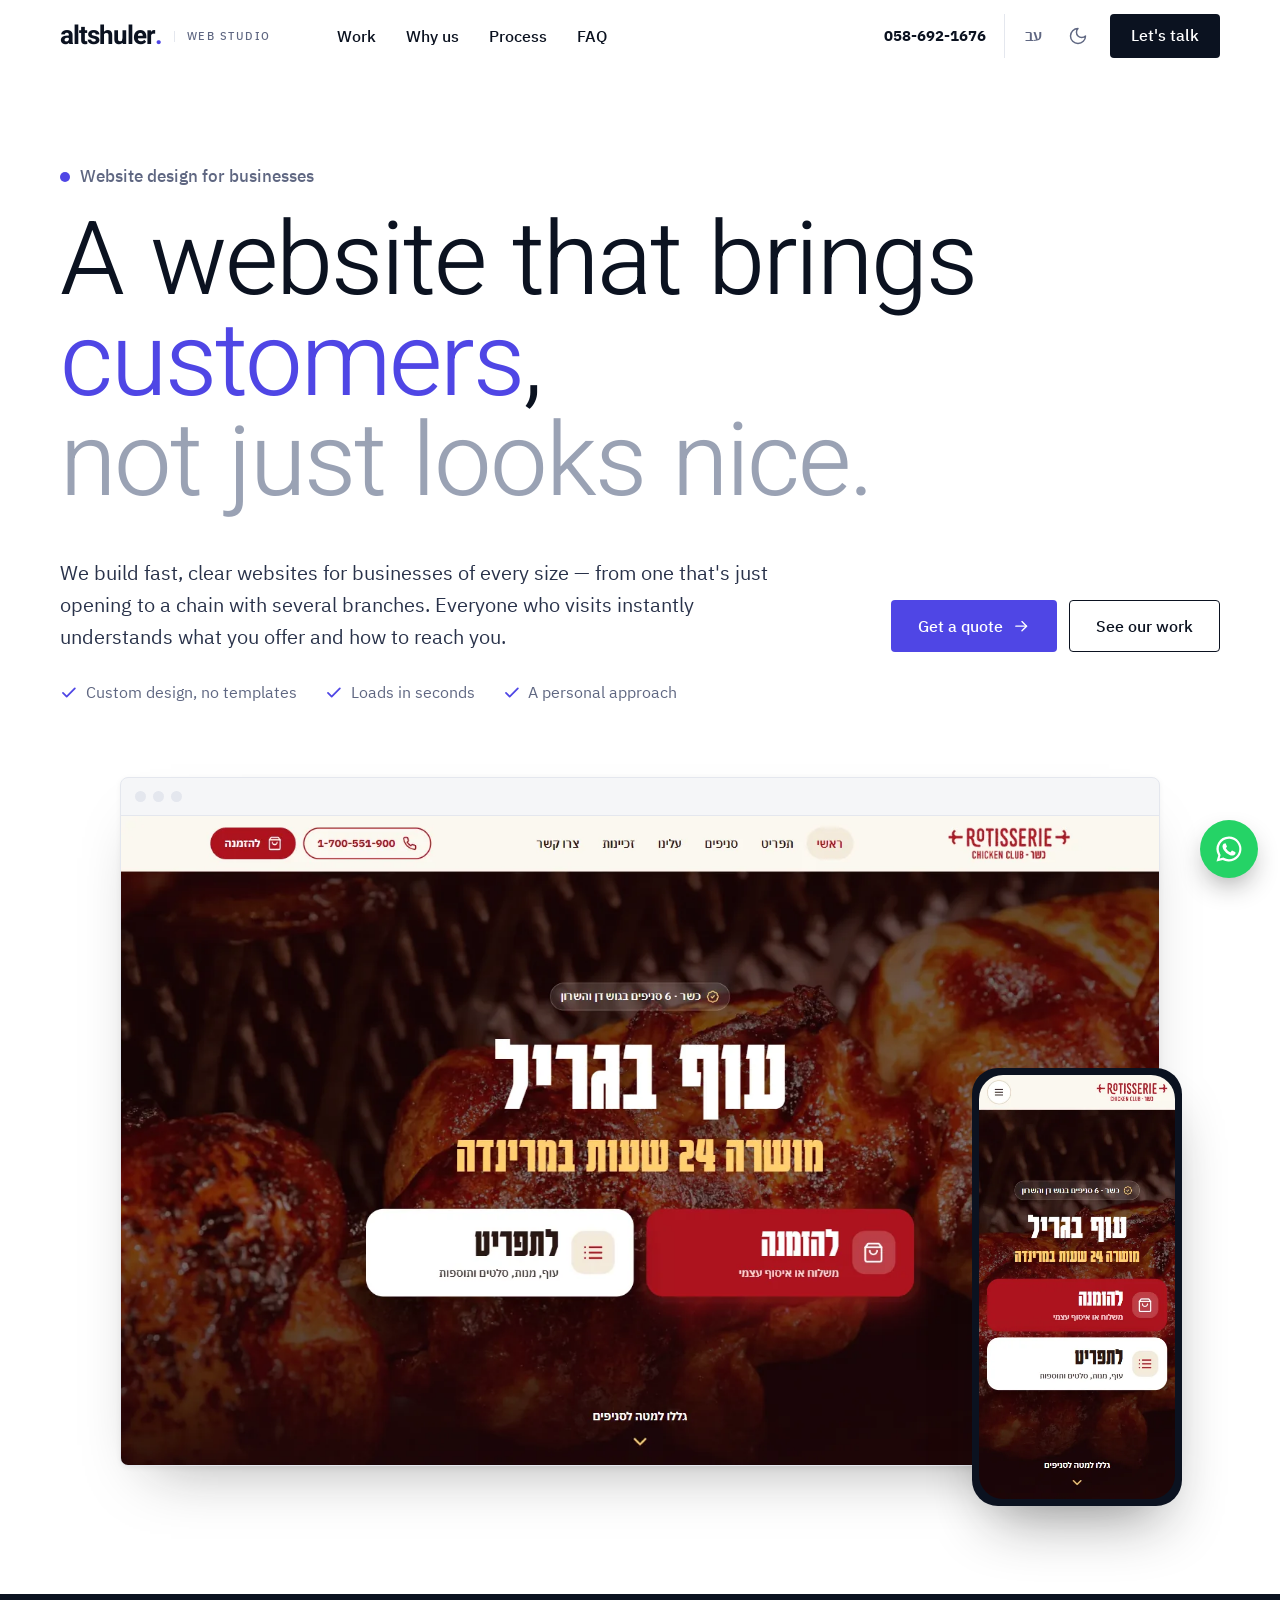
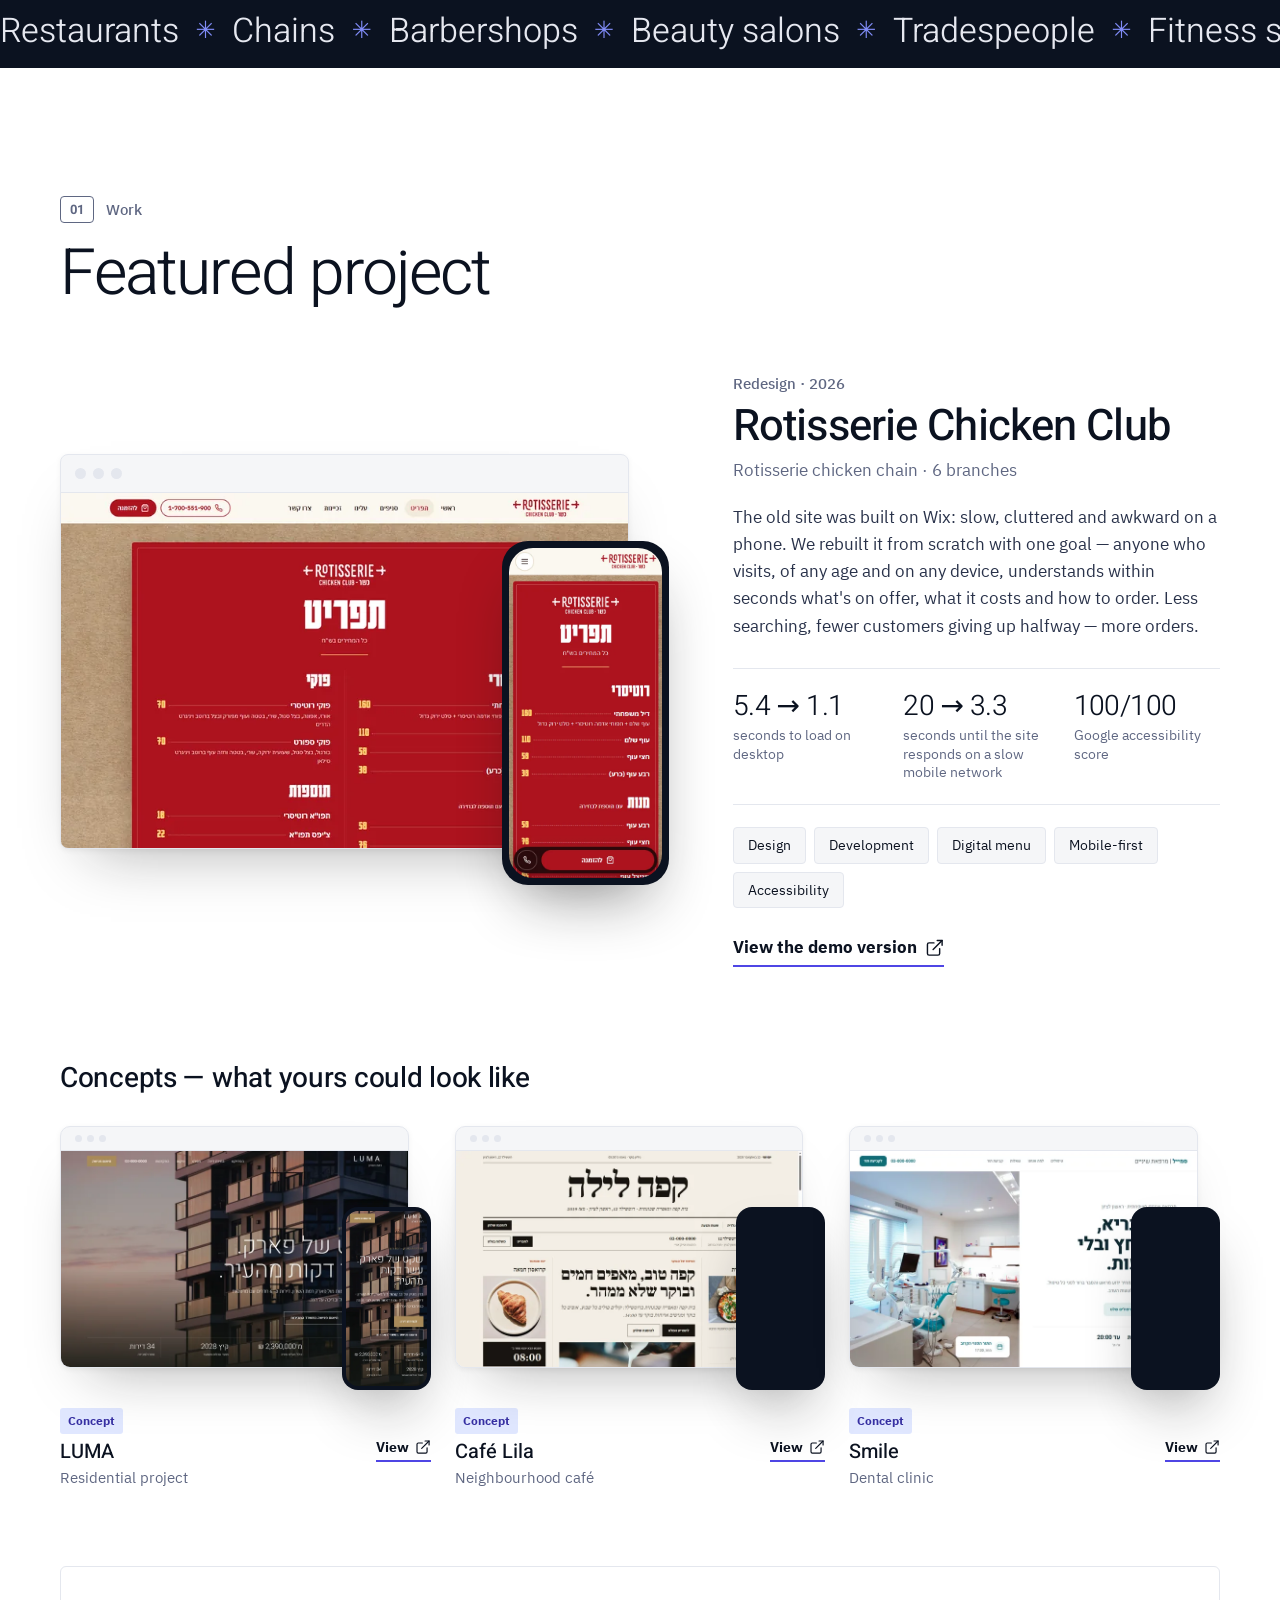
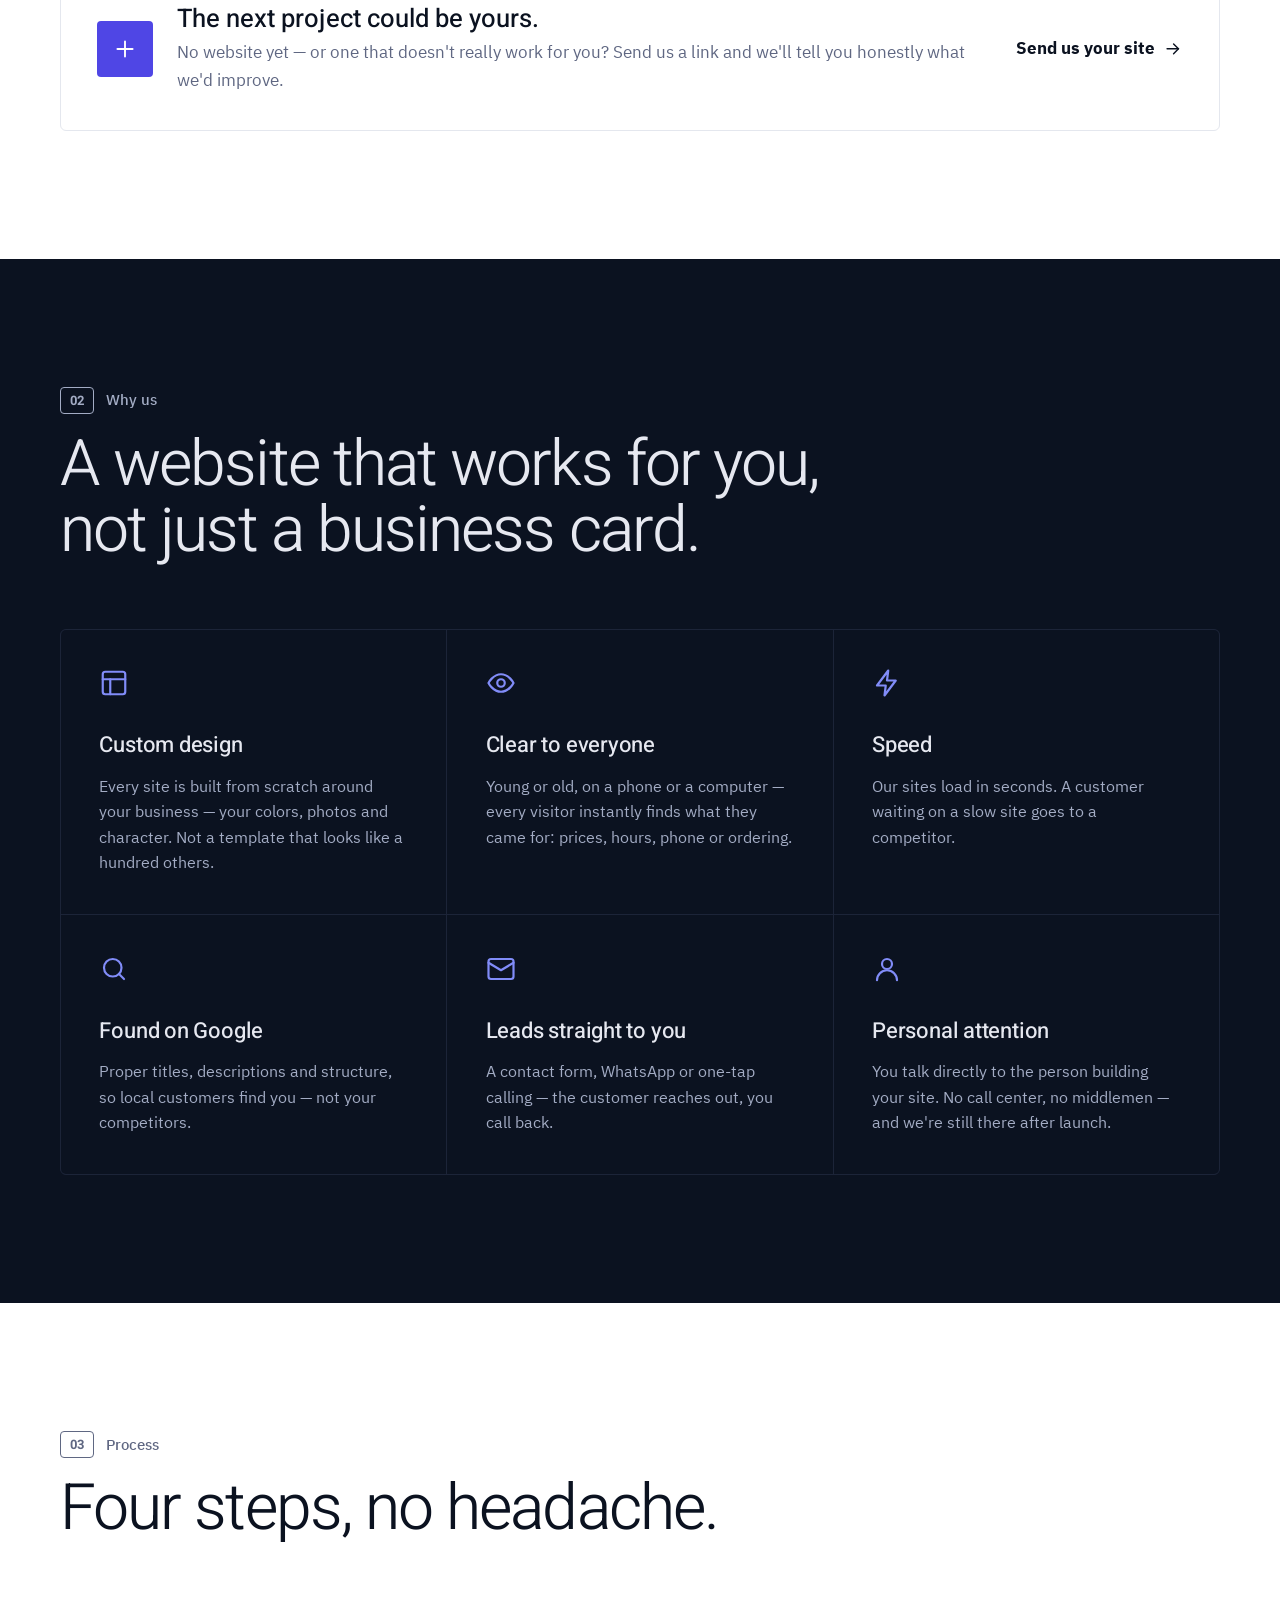
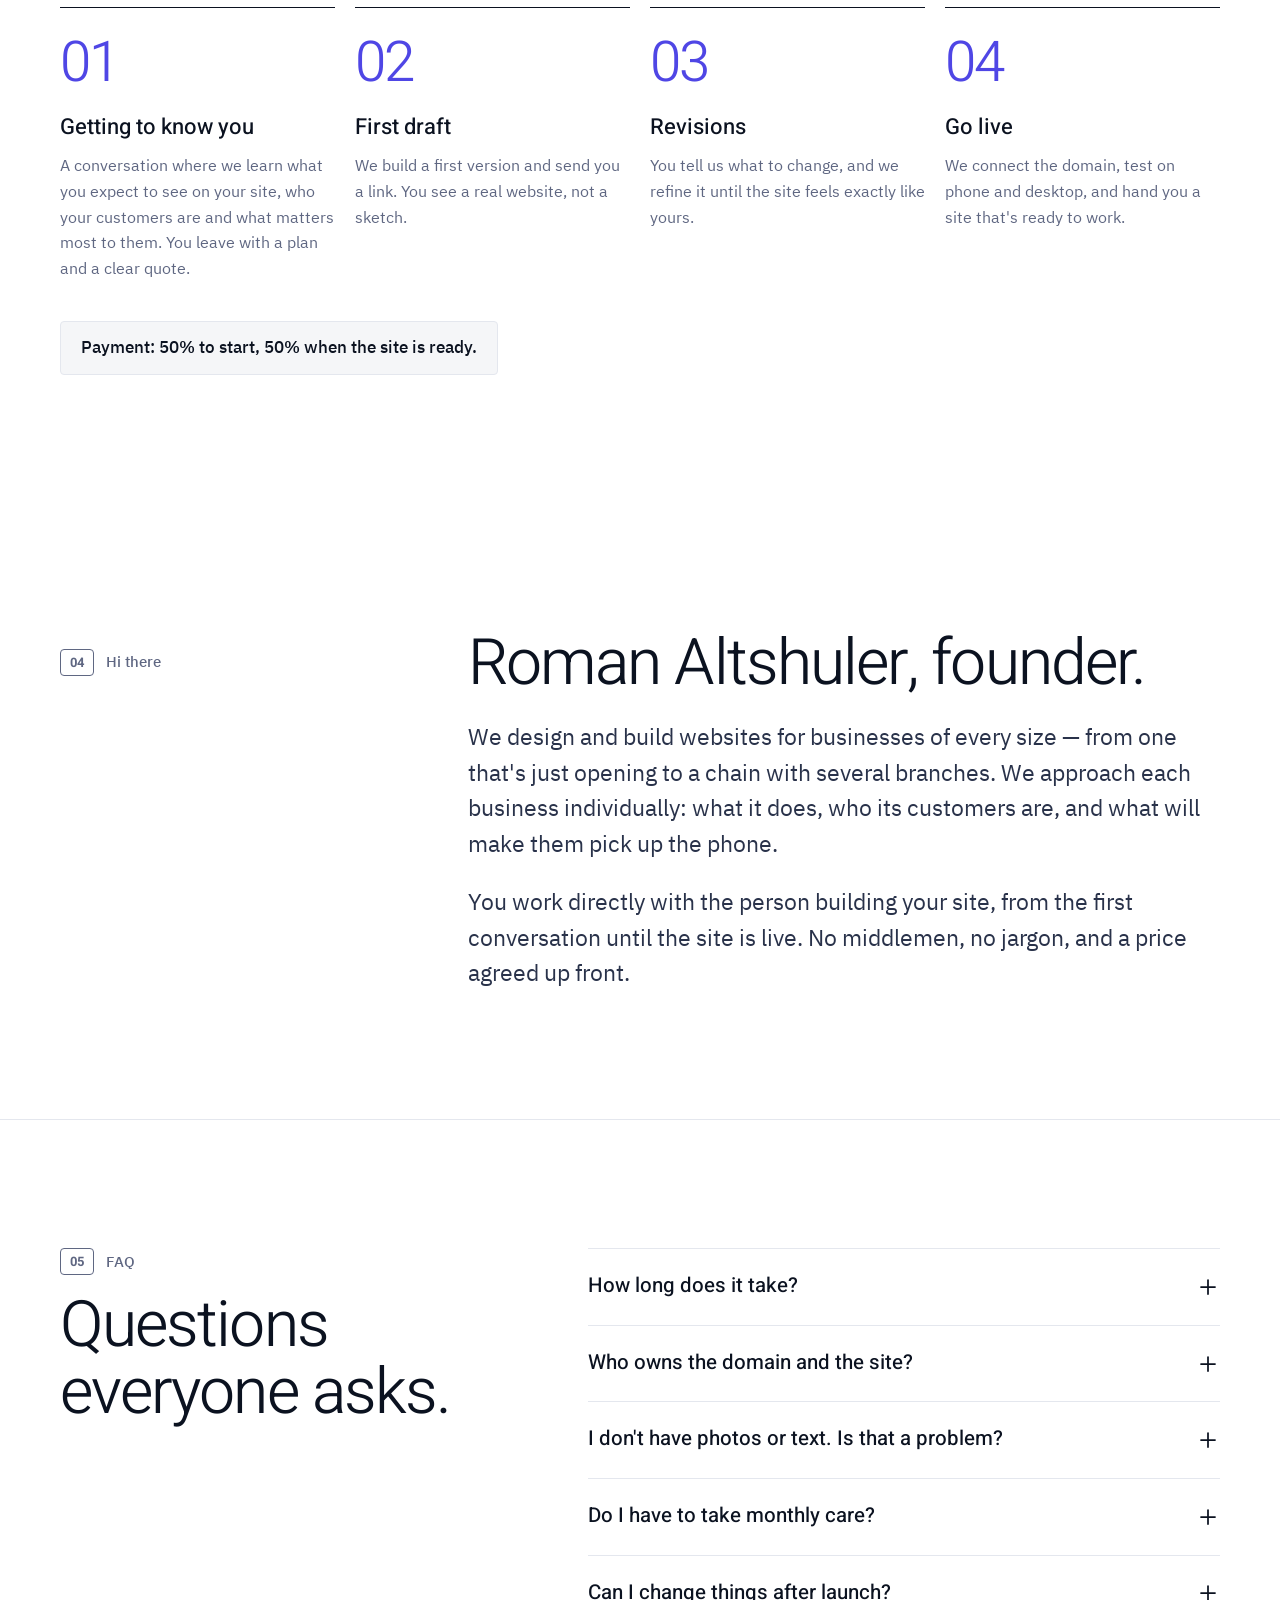
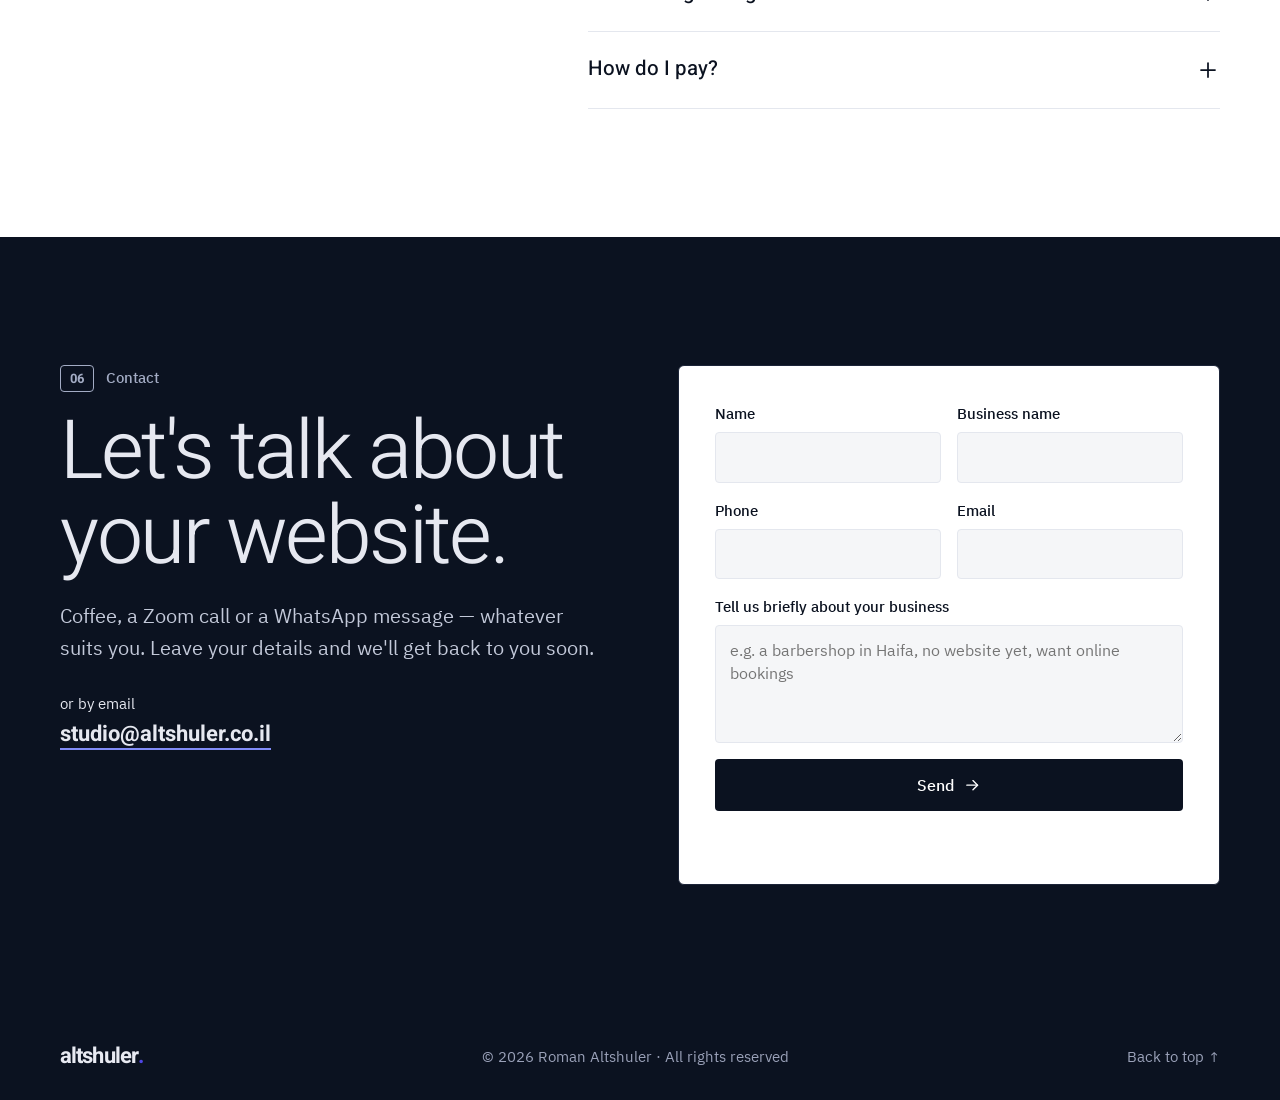
==== commit f01a628b: "Шапка: разделы | телефон · язык · тема · кнопка; иконка темы без рамки Co-Authored-By: Claude Opus 5" ====
--- a/en/index.html
+++ b/en/index.html
@@ -20,7 +20,7 @@
 <link rel="icon" href="../favicon.svg" type="image/svg+xml">
 <link rel="preload" href="../fonts/heebo-latin-1.woff2" as="font" type="font/woff2" crossorigin>
 <link rel="preload" href="../fonts/ibmplex-latin-3.woff2" as="font" type="font/woff2" crossorigin>
-<style>@font-face { font-family: 'Heebo'; font-style: normal; font-weight: 300; font-display: swap; src: url(../fonts/heebo-hebrew-0.woff2) format('woff2'); unicode-range: U+0307-0308, U+0590-05FF, U+200C-2010, U+20AA, U+25CC, U+FB1D-FB4F; } @font-face { font-family: 'Heebo'; font-style: normal; font-weight: 300; font-display: swap; src: url(../fonts/heebo-latin-1.woff2) format('woff2'); unicode-range: U+0000-00FF, U+0131, U+0152-0153, U+02BB-02BC, U+02C6, U+02DA, U+02DC, U+0304, U+0308, U+0329, U+2000-206F, U+20AC, U+2122, U+2191, U+2193, U+2212, U+2215, U+FEFF, U+FFFD; } @font-face { font-family: 'Heebo'; font-style: normal; font-weight: 400; font-display: swap; src: url(../fonts/heebo-hebrew-0.woff2) format('woff2'); unicode-range: U+0307-0308, U+0590-05FF, U+200C-2010, U+20AA, U+25CC, U+FB1D-FB4F; } @font-face { font-family: 'Heebo'; font-style: normal; font-weight: 400; font-display: swap; src: url(../fonts/heebo-latin-1.woff2) format('woff2'); unicode-range: U+0000-00FF, U+0131, U+0152-0153, U+02BB-02BC, U+02C6, U+02DA, U+02DC, U+0304, U+0308, U+0329, U+2000-206F, U+20AC, U+2122, U+2191, U+2193, U+2212, U+2215, U+FEFF, U+FFFD; } @font-face { font-family: 'Heebo'; font-style: normal; font-weight: 500; font-display: swap; src: url(../fonts/heebo-hebrew-0.woff2) format('woff2'); unicode-range: U+0307-0308, U+0590-05FF, U+200C-2010, U+20AA, U+25CC, U+FB1D-FB4F; } @font-face { font-family: 'Heebo'; font-style: normal; font-weight: 500; font-display: swap; src: url(../fonts/heebo-latin-1.woff2) format('woff2'); unicode-range: U+0000-00FF, U+0131, U+0152-0153, U+02BB-02BC, U+02C6, U+02DA, U+02DC, U+0304, U+0308, U+0329, U+2000-206F, U+20AC, U+2122, U+2191, U+2193, U+2212, U+2215, U+FEFF, U+FFFD; } @font-face { font-family: 'Heebo'; font-style: normal; font-weight: 700; font-display: swap; src: url(../fonts/heebo-hebrew-0.woff2) format('woff2'); unicode-range: U+0307-0308, U+0590-05FF, U+200C-2010, U+20AA, U+25CC, U+FB1D-FB4F; } @font-face { font-family: 'Heebo'; font-style: normal; font-weight: 700; font-display: swap; src: url(../fonts/heebo-latin-1.woff2) format('woff2'); unicode-range: U+0000-00FF, U+0131, U+0152-0153, U+02BB-02BC, U+02C6, U+02DA, U+02DC, U+0304, U+0308, U+0329, U+2000-206F, U+20AC, U+2122, U+2191, U+2193, U+2212, U+2215, U+FEFF, U+FFFD; } @font-face { font-family: 'IBM Plex Sans Hebrew'; font-style: normal; font-weight: 400; font-display: swap; src: url(../fonts/ibmplex-hebrew-2.woff2) format('woff2'); unicode-range: U+0307-0308, U+0590-05FF, U+200C-2010, U+20AA, U+25CC, U+FB1D-FB4F; } @font-face { font-family: 'IBM Plex Sans Hebrew'; font-style: normal; font-weight: 400; font-display: swap; src: url(../fonts/ibmplex-latin-3.woff2) format('woff2'); unicode-range: U+0000-00FF, U+0131, U+0152-0153, U+02BB-02BC, U+02C6, U+02DA, U+02DC, U+0304, U+0308, U+0329, U+2000-206F, U+20AC, U+2122, U+2191, U+2193, U+2212, U+2215, U+FEFF, U+FFFD; } @font-face { font-family: 'IBM Plex Sans Hebrew'; font-style: normal; font-weight: 500; font-display: swap; src: url(../fonts/ibmplex-hebrew-4.woff2) format('woff2'); unicode-range: U+0307-0308, U+0590-05FF, U+200C-2010, U+20AA, U+25CC, U+FB1D-FB4F; } @font-face { font-family: 'IBM Plex Sans Hebrew'; font-style: normal; font-weight: 500; font-display: swap; src: url(../fonts/ibmplex-latin-5.woff2) format('woff2'); unicode-range: U+0000-00FF, U+0131, U+0152-0153, U+02BB-02BC, U+02C6, U+02DA, U+02DC, U+0304, U+0308, U+0329, U+2000-206F, U+20AC, U+2122, U+2191, U+2193, U+2212, U+2215, U+FEFF, U+FFFD; } @font-face { font-family: 'IBM Plex Sans Hebrew'; font-style: normal; font-weight: 600; font-display: swap; src: url(../fonts/ibmplex-hebrew-6.woff2) format('woff2'); unicode-range: U+0307-0308, U+0590-05FF, U+200C-2010, U+20AA, U+25CC, U+FB1D-FB4F; } @font-face { font-family: 'IBM Plex Sans Hebrew'; font-style: normal; font-weight: 600; font-display: swap; src: url(../fonts/ibmplex-latin-7.woff2) format('woff2'); unicode-range: U+0000-00FF, U+0131, U+0152-0153, U+02BB-02BC, U+02C6, U+02DA, U+02DC, U+0304, U+0308, U+0329, U+2000-206F, U+20AC, U+2122, U+2191, U+2193, U+2212, U+2215, U+FEFF, U+FFFD; } @font-face { font-family: 'IBM Plex Sans Hebrew'; font-style: normal; font-weight: 700; font-display: swap; src: url(../fonts/ibmplex-hebrew-8.woff2) format('woff2'); unicode-range: U+0307-0308, U+0590-05FF, U+200C-2010, U+20AA, U+25CC, U+FB1D-FB4F; } @font-face { font-family: 'IBM Plex Sans Hebrew'; font-style: normal; font-weight: 700; font-display: swap; src: url(../fonts/ibmplex-latin-9.woff2) format('woff2'); unicode-range: U+0000-00FF, U+0131, U+0152-0153, U+02BB-02BC, U+02C6, U+02DA, U+02DC, U+0304, U+0308, U+0329, U+2000-206F, U+20AC, U+2122, U+2191, U+2193, U+2212, U+2215, U+FEFF, U+FFFD; }:root{--bg: #F4F1EA;--paper: #FBF9F5;--ink: #121212;--ink-2: #2A2825;--muted: #5E5A53;--line: #DCD6CA;--accent: #FF5A1F;--accent-ink: #121212;--accent-text: #C2410C;--display: 'Rubik', 'Heebo', system-ui, sans-serif;--body: 'Heebo', 'Rubik', system-ui, sans-serif;--wrap: 1240px;--gutter: clamp(16px, 4vw, 40px);--radius: 18px;--ease: cubic-bezier(.2, .7, .2, 1);}*{box-sizing: border-box;}html{scroll-behavior: smooth;scroll-padding-top: 84px;-webkit-text-size-adjust: 100%;}body{margin: 0;background: var(--bg);color: var(--ink);font: 400 17px/1.6 var(--body);-webkit-font-smoothing: antialiased;overflow-x: clip;}img{display: block;max-width: 100%;height: auto;}a{color: inherit;}h1, h2, h3{margin: 0;font-family: var(--display);}p{margin: 0;}ul, ol{margin: 0;padding: 0;list-style: none;}:focus-visible{outline: 3px solid var(--accent);outline-offset: 3px;border-radius: 6px;}.wrap{width: 100%;max-width: var(--wrap);margin-inline: auto;padding-inline: var(--gutter);}.ico{width: 1.15em;height: 1.15em;flex: none;fill: none;stroke: currentColor;stroke-width: 1.75;stroke-linecap: round;stroke-linejoin: round;}.ico.flip{transform: scaleX(-1);}.skip{position: absolute;inset-inline-start: 12px;top: -60px;z-index: 100;background: var(--ink);color: var(--bg);padding: 10px 16px;border-radius: 10px;}.skip:focus{top: 12px;}.btn{display: inline-flex;align-items: center;justify-content: center;gap: .55em;min-height: 52px;padding: 0 26px;border-radius: 999px;border: 1.5px solid transparent;font: 500 16px/1 var(--body);text-decoration: none;cursor: pointer;transition: transform .2s var(--ease), background-color .2s, color .2s, border-color .2s;}.btn:hover{transform: translateY(-2px);}.btn:active{transform: translateY(0);}.btn .ico{transition: transform .2s var(--ease);}.btn:hover .ico{transform: translateX(3px);}.btn:hover .ico.flip{transform: scaleX(-1) translateX(3px);}.btn--accent{background: var(--accent);color: var(--accent-ink);}.btn--accent:hover{background: #ff6d38;}.btn--ink{background: var(--ink);color: var(--bg);}.btn--ink:hover{background: #2b2b2b;}.btn--line{border-color: var(--ink);color: var(--ink);background: transparent;}.btn--line:hover{background: var(--ink);color: var(--bg);}.hdr{position: sticky;top: 0;z-index: 50;background: rgba(244, 241, 234, .86);backdrop-filter: blur(12px);-webkit-backdrop-filter: blur(12px);border-bottom: 1px solid transparent;transition: border-color .3s;}.hdr.is-scrolled{border-bottom-color: var(--line);}.hdr__in{display: flex;align-items: center;justify-content: space-between;gap: 24px;min-height: 72px;}.logo{font: 800 26px/1 var(--display);letter-spacing: -.04em;text-decoration: none;direction: ltr;display: inline-flex;align-items: baseline;gap: 0;}.logo b{color: var(--accent);}.logo small{font: 500 11px/1 var(--body);letter-spacing: .14em;text-transform: uppercase;color: var(--muted);margin-inline-start: 12px;padding-inline-start: 12px;border-inline-start: 1px solid var(--line);align-self: center;}html[dir=rtl] .logo small{letter-spacing: 0;font-size: 13px;}.logo--sm{font-size: 22px;}.nav{display: flex;align-items: center;gap: 4px;}.nav a{padding: 10px 14px;border-radius: 999px;text-decoration: none;font-size: 15.5px;font-weight: 500;transition: background-color .2s;}.nav a:not(.btn):hover{background: rgba(18, 18, 18, .06);}.nav__lang{border: 1.5px solid var(--line);margin-inline: 6px;font-weight: 700 !important;}.nav .nav__cta{min-height: 44px;padding: 0 20px;color: var(--bg);}.burger{display: none;width: 48px;height: 48px;border-radius: 50%;border: 1.5px solid var(--line);background: var(--paper);color: var(--ink);cursor: pointer;align-items: center;justify-content: center;}.burger .ico{width: 22px;height: 22px;}.burger .i-close{display: none;}.hero{padding: clamp(40px, 7vw, 96px) 0 0;}.kicker{display: inline-flex;align-items: center;gap: 10px;font-weight: 500;color: var(--muted);margin-bottom: 22px;}.kicker::before{content: '';width: 10px;height: 10px;border-radius: 50%;background: var(--accent);box-shadow: 0 0 0 5px rgba(255, 90, 31, .18);}.hero__title{position: relative;z-index: 0;font-size: clamp(44px, 8vw, 112px);line-height: .98;font-weight: 800;letter-spacing: -.025em;word-spacing: .04em;}html[dir=rtl] .hero__title{letter-spacing: -.01em;line-height: 1.04;}.hero__title .line{display: block;}.hero__title .line:last-child{color: var(--muted);}.hero__title em{font-style: normal;position: relative;white-space: nowrap;}.hero__title em::after{content: '';position: absolute;inset-inline: -.04em;bottom: .06em;height: .2em;background: var(--accent);z-index: -1;border-radius: 4px;transform-origin: inline-start;animation: mark 1s .7s var(--ease) both;}@keyframes mark{from{transform: scaleX(0);}}html[dir=rtl] .hero__title em::after{transform-origin: right;}html[dir=ltr] .hero__title em::after{transform-origin: left;}.hero__row{display: flex;align-items: flex-end;justify-content: space-between;gap: 32px 48px;flex-wrap: wrap;margin-top: clamp(28px, 4vw, 44px);}.lead{font-size: clamp(18px, 1.6vw, 21px);line-height: 1.55;color: var(--ink-2);max-width: 36em;}.hero__cta{display: flex;gap: 12px;flex-wrap: wrap;}.facts{display: flex;flex-wrap: wrap;gap: 10px 28px;margin-top: 28px;color: var(--muted);font-size: 15.5px;}.facts li{display: inline-flex;align-items: center;gap: 8px;}.facts .ico{color: var(--accent);stroke-width: 2.4;}.hero__media{position: relative;margin-top: clamp(40px, 6vw, 72px);padding-bottom: 40px;}.hero__media .browser{max-width: 1040px;margin-inline: auto;transform: rotate(-1deg);}html[dir=rtl] .hero__media .browser{transform: rotate(1deg);}.hero__media .phone{position: absolute;inset-inline-end: clamp(0px, 3vw, 40px);bottom: 0;width: clamp(130px, 17vw, 210px);transform: rotate(4deg);}html[dir=rtl] .hero__media .phone{transform: rotate(-4deg);}.browser{background: var(--paper);border-radius: 14px;overflow: hidden;border: 1px solid var(--line);box-shadow: 0 30px 60px -30px rgba(18, 18, 18, .35), 0 2px 6px rgba(18, 18, 18, .06);}.browser__bar{display: flex;align-items: center;gap: 7px;height: 38px;padding: 0 14px;border-bottom: 1px solid var(--line);direction: ltr;}.browser__bar i{width: 11px;height: 11px;border-radius: 50%;background: var(--line);}.browser__bar span{margin-inline: auto;font-size: 12.5px;color: var(--muted);background: var(--bg);padding: 4px 18px;border-radius: 999px;}.browser img{width: 100%;}.phone{background: var(--ink);border-radius: 30px;padding: 7px;box-shadow: 0 30px 60px -20px rgba(18, 18, 18, .45);}.phone img{width: 100%;border-radius: 24px;}.band{margin-top: clamp(48px, 7vw, 88px);background: var(--ink);color: var(--bg);overflow: hidden;padding: 20px 0;direction: ltr;}.band__track{display: flex;width: max-content;animation: band 38s linear infinite;}.band span{display: flex;font: 700 clamp(22px, 3vw, 34px)/1 var(--display);white-space: nowrap;}.band i{font-style: normal;color: var(--accent);margin: 0 .7em;font-size: .7em;align-self: center;}@keyframes band{to{transform: translateX(-50%);}}.sec{padding: clamp(72px, 10vw, 140px) 0;}.sec--dark{background: var(--ink);color: var(--bg);}.sec--paper{background: var(--paper);border-block: 1px solid var(--line);}.sec--line{border-top: 1px solid var(--line);}.sec--accent{background: var(--accent);color: var(--accent-ink);}.eyebrow{display: flex;align-items: center;gap: 12px;font-weight: 500;font-size: 15px;color: var(--muted);margin-bottom: 18px;}.eyebrow span{font: 700 13px/1 var(--display);padding: 6px 9px;border: 1.5px solid currentColor;border-radius: 999px;}.sec--dark .eyebrow{color: #A8A298;}.sec--accent .eyebrow{color: var(--ink);}.h2{font-size: clamp(34px, 5vw, 68px);line-height: 1.04;font-weight: 800;letter-spacing: -.03em;max-width: 16em;text-wrap: balance;}html[dir=rtl] .h2{letter-spacing: -.005em;line-height: 1.1;}.h2--xl{font-size: clamp(40px, 6.4vw, 88px);}.lead--sec{margin-top: 20px;color: var(--muted);}.case{display: grid;grid-template-columns: 1.25fr 1fr;gap: clamp(32px, 5vw, 72px);align-items: center;margin-top: clamp(40px, 5vw, 64px);}.case__media{position: relative;padding-bottom: 36px;padding-inline-end: 40px;}.case__media .phone{position: absolute;inset-inline-end: 0;bottom: 0;width: clamp(110px, 13vw, 170px);}.case__meta{font-size: 14.5px;color: var(--muted);font-weight: 500;}.case__name{font-size: clamp(30px, 3.4vw, 44px);line-height: 1.1;letter-spacing: -.02em;margin-top: 8px;direction: ltr;text-align: start;}html[dir=rtl] .case__name{text-align: right;}.case__type{color: var(--muted);margin-top: 6px;}.case__task{margin-top: 20px;color: var(--ink-2);}.stats{display: grid;grid-template-columns: repeat(3, minmax(0, 1fr));gap: 12px 24px;margin: 28px 0 0;padding: 22px 0;border-block: 1px solid var(--line);}.stats div{display: flex;flex-direction: column-reverse;justify-content: flex-end;}.stats dd{margin: 0;white-space: nowrap;font: 800 clamp(22px, 2.2vw, 30px)/1.1 var(--display);letter-spacing: -.02em;text-align: start;}html[dir=rtl] .stats dd{text-align: right;}.stats dt{font-size: 13.5px;line-height: 1.4;color: var(--muted);margin-top: 4px;}.tags{display: flex;flex-wrap: wrap;gap: 8px;margin-top: 22px;}.tags li{font-size: 14px;padding: 6px 14px;border-radius: 999px;background: var(--paper);border: 1px solid var(--line);}.link{display: inline-flex;align-items: center;gap: 8px;margin-top: 26px;font-weight: 700;text-decoration: none;border-bottom: 2px solid var(--accent);padding-bottom: 4px;}.link:hover{color: #B83A0C;}.next{display: grid;grid-template-columns: auto 1fr auto;align-items: center;gap: 24px;margin-top: clamp(48px, 6vw, 80px);padding: clamp(24px, 3vw, 36px);border: 2px dashed #C9C1B2;border-radius: var(--radius);text-decoration: none;transition: border-color .2s, background-color .2s;}.next:hover{border-color: var(--ink);background: var(--paper);}.next__plus{display: grid;place-items: center;width: 56px;height: 56px;border-radius: 50%;background: var(--accent);}.next__plus .ico{width: 26px;height: 26px;}.next strong{display: block;font: 700 clamp(20px, 2vw, 26px)/1.25 var(--display);}.next strong + span{display: block;color: var(--muted);margin-top: 4px;}.next__cta{display: inline-flex;align-items: center;gap: 8px;font-weight: 700;white-space: nowrap;}.grid3{display: grid;grid-template-columns: repeat(3, 1fr);gap: 1px;margin-top: clamp(40px, 5vw, 64px);background: #34322E;border: 1px solid #34322E;border-radius: var(--radius);overflow: hidden;}.feat{background: var(--ink);padding: clamp(26px, 3vw, 40px);transition: background-color .25s;}.feat:hover{background: #1B1A18;}.feat .ico{width: 30px;height: 30px;color: var(--accent);}.feat h3{font-size: 22px;margin-top: 22px;letter-spacing: -.01em;}.feat p{color: #B9B3A8;margin-top: 10px;font-size: 16px;}.steps{display: grid;grid-template-columns: repeat(4, 1fr);gap: 20px;margin-top: clamp(40px, 5vw, 64px);counter-reset: s;}.steps li{position: relative;padding-top: 28px;border-top: 2px solid var(--ink);}.steps__n{display: block;font: 800 clamp(44px, 4.4vw, 64px)/1 var(--display);color: var(--accent-text);letter-spacing: -.03em;}.steps h3{font-size: 22px;margin-top: 18px;}.steps p{color: var(--muted);margin-top: 8px;font-size: 16px;}.note{margin-top: 40px;display: inline-block;padding: 12px 20px;border-radius: 999px;background: var(--paper);border: 1px solid var(--line);font-weight: 500;}.plans{display: grid;grid-template-columns: repeat(3, 1fr);gap: 20px;margin-top: clamp(36px, 4vw, 56px);align-items: stretch;}.plan{position: relative;display: flex;flex-direction: column;background: var(--bg);border: 1px solid var(--line);border-radius: var(--radius);padding: clamp(26px, 2.6vw, 36px);}.plan--pop{background: var(--ink);color: var(--bg);border-color: var(--ink);}.plan__badge{position: absolute;top: -13px;inset-inline-start: 28px;background: var(--accent);color: var(--accent-ink);font-size: 13px;font-weight: 700;padding: 6px 12px;border-radius: 999px;}.plan h3{font-size: 26px;letter-spacing: -.01em;}.plan__d{color: var(--muted);margin-top: 6px;font-size: 16px;min-height: 3.2em;}.plan--pop .plan__d, .plan--pop .plan__once{color: #B9B3A8;}.price{display: flex;align-items: baseline;gap: 6px;margin-top: 22px;}.price span{font: 800 clamp(44px, 4.4vw, 58px)/1 var(--display);letter-spacing: -.03em;}.price small{font-size: 16px;font-weight: 500;}.plan__once{font-size: 14px;color: var(--muted);margin-top: 6px;}.plan ul{margin: 24px 0 28px;display: grid;gap: 11px;flex: 1;align-content: start;}.plan li{display: flex;gap: 10px;align-items: flex-start;font-size: 16px;}.plan li .ico{color: var(--accent);stroke-width: 2.4;margin-top: 4px;}.plan .btn{width: 100%;}.plan--pop .btn--line{border-color: var(--bg);color: var(--bg);}.care{display: flex;justify-content: space-between;align-items: center;gap: 24px 48px;flex-wrap: wrap;margin-top: 20px;padding: clamp(24px, 2.6vw, 34px);border-radius: var(--radius);border: 1.5px solid var(--ink);}.care h3{font-size: 22px;}.care p:not(.price){color: var(--ink-2);margin-top: 6px;max-width: 42em;}.price--sm{margin: 0;}.price--sm span{font-size: clamp(36px, 3.4vw, 46px);}.about{display: grid;grid-template-columns: 1fr 2fr;gap: 32px;align-items: start;}.about .eyebrow{margin-top: 18px;}.about__body p{font-size: clamp(19px, 1.8vw, 24px);line-height: 1.55;color: var(--ink-2);margin-top: 22px;max-width: 34em;}.about__body .h2{max-width: none;}.faq{display: grid;grid-template-columns: 1fr 1.4fr;gap: clamp(32px, 6vw, 96px);align-items: start;}.faq > div:first-child{position: sticky;top: 110px;}.faq__list{border-top: 1px solid var(--line);}details{border-bottom: 1px solid var(--line);}summary{display: flex;justify-content: space-between;align-items: center;gap: 20px;padding: 24px 0;cursor: pointer;list-style: none;font: 700 clamp(18px, 1.6vw, 21px)/1.35 var(--display);}summary::-webkit-details-marker{display: none;}summary .ico{width: 24px;height: 24px;transition: transform .3s var(--ease);}details[open] summary .ico{transform: rotate(45deg);}details p{padding: 0 0 26px;color: var(--ink-2);max-width: 40em;}.contact{display: grid;grid-template-columns: 1fr 1fr;gap: clamp(36px, 6vw, 96px);align-items: start;}.contact .lead{margin-top: 20px;}.contact__mail{margin-top: 28px;display: flex;flex-direction: column;gap: 4px;font-size: 15px;}.contact__mail a{font: 700 clamp(18px, 1.8vw, 22px)/1.3 var(--display);text-decoration: none;border-bottom: 2px solid var(--ink);align-self: flex-start;word-break: break-all;}.form{display: grid;grid-template-columns: 1fr 1fr;gap: 16px;background: var(--bg);color: var(--ink);padding: clamp(22px, 3vw, 36px);border-radius: var(--radius);box-shadow: 0 30px 60px -30px rgba(18, 18, 18, .4);}.form .full{grid-column: 1 / -1;}.form label{display: flex;flex-direction: column;gap: 7px;font-size: 14.5px;font-weight: 500;}.form input, .form select, .form textarea{font: 400 16px/1.4 var(--body);color: var(--ink);background: var(--paper);border: 1.5px solid var(--line);border-radius: 12px;padding: 13px 14px;min-height: 50px;width: 100%;transition: border-color .2s;}html[dir=rtl] .form input[dir=ltr]{text-align: right;}.form textarea{resize: vertical;}.form input:focus, .form select:focus, .form textarea:focus{outline: none;border-color: var(--ink);box-shadow: 0 0 0 3px rgba(255, 90, 31, .35);}.form .is-bad{border-color: #C42B12;}.form .err{color: #A3230D;font-size: 13px;}.form__status{font-weight: 500;min-height: 1.4em;font-size: 15px;}.ftr{background: var(--ink);color: #B9B3A8;padding: 32px 0;font-size: 14.5px;}.ftr__in{display: flex;align-items: center;justify-content: space-between;gap: 16px;flex-wrap: wrap;}.ftr .logo{color: var(--bg);}.ftr a{text-decoration: none;}.ftr a:hover{color: var(--bg);}.js .rv{opacity: 0;transform: translateY(24px);transition: opacity .8s var(--ease), transform .8s var(--ease);transition-delay: var(--d, 0ms);}.js .rv.in{opacity: 1;transform: none;}.js .hero__media.rv{transform: translateY(40px);}.js .hero__media.rv.in{transform: none;}@media (max-width: 1080px){.nav a:not(.btn):not(.nav__lang){padding: 10px 10px;font-size: 15px;}}@media (max-width: 960px){.burger{display: inline-flex;}.nav{position: fixed;inset: 72px 0 auto 0;flex-direction: column;align-items: stretch;gap: 4px;padding: 16px var(--gutter) 28px;background: var(--bg);border-bottom: 1px solid var(--line);box-shadow: 0 30px 40px -30px rgba(18, 18, 18, .3);transform: translateY(-12px);opacity: 0;visibility: hidden;transition: opacity .25s, transform .25s var(--ease), visibility .25s;}.nav.is-open{opacity: 1;transform: none;visibility: visible;}.nav a{font-size: 19px;padding: 14px 8px;border-radius: 12px;}.nav__lang{align-self: flex-start;margin: 8px 0;padding: 10px 18px !important;}.nav .nav__cta{min-height: 54px;margin-top: 6px;font-size: 17px;}.burger[aria-expanded=true] .i-open{display: none;}.burger[aria-expanded=true] .i-close{display: block;}.case{grid-template-columns: 1fr;}.grid3{grid-template-columns: 1fr 1fr;}.steps{grid-template-columns: 1fr 1fr;gap: 36px 20px;}.plans{grid-template-columns: 1fr;max-width: 560px;}.plan__d{min-height: 0;}.about, .faq, .contact{grid-template-columns: 1fr;}.faq > div:first-child{position: static;}}@media (max-width: 640px){body{font-size: 16px;}.logo small{display: none;}.hero__cta{width: 100%;}.hero__cta .btn{flex: 1 1 auto;}.hero__media{padding-bottom: 24px;}.hero__media .browser{transform: none !important;}.hero__media .phone{width: 34%;inset-inline-end: 0;bottom: -6px;}.browser__bar{height: 30px;}.browser__bar span{font-size: 11px;padding: 3px 12px;}.phone{border-radius: 22px;padding: 5px;}.phone img{border-radius: 18px;}.case__media{padding-inline-end: 24px;}.case__media .phone{width: 32%;}.stats{grid-template-columns: auto auto auto;justify-content: space-between;gap: 12px 14px;}.stats dd{font-size: 21px;}.stats dt{font-size: 13px;}.grid3, .steps{grid-template-columns: 1fr;}.next{grid-template-columns: 1fr;}.next__cta{white-space: normal;}.form{grid-template-columns: 1fr;}.care{flex-direction: column;align-items: flex-start;}}@media (prefers-reduced-motion: reduce){html{scroll-behavior: auto;}*, *::before, *::after{animation: none !important;transition: none !important;}.js .rv{opacity: 1;transform: none;}}.up{animation: up .9s var(--ease) both;animation-delay: var(--d, 0ms);}@keyframes up{from{opacity: .01;transform: translateY(26px);}}.hero__media.up{animation-duration: 1.1s;}@media (prefers-reduced-motion: reduce){.up{animation: none;}}.plan--vip{border: 2px solid var(--accent);background: var(--paper);}.plan__badge--vip{background: var(--ink);color: var(--bg);}.price--word span{font-size: clamp(34px, 3.2vw, 44px);line-height: 1.1;}.plan--vip .plan__once{color: var(--ink-2);}.plan li.plan__plus{font-weight: 700;padding-bottom: 2px;}.form{position: relative;}.form .hp{position: absolute;inset-inline-start: 0;top: 0;width: 1px !important;height: 1px;min-height: 0;padding: 0;border: 0;opacity: 0;overflow: hidden;clip-path: inset(50%);pointer-events: none;}.nav .nav__phone{font-weight: 700;font-size: 15px;padding-inline: 10px;}.sel{position: relative;max-width: 1040px;margin-inline: auto;}.sel::before{content: '';position: absolute;inset: -12px;border: 1px solid var(--accent);pointer-events: none;opacity: 0;animation: selIn .6s 1s var(--ease) forwards;}.sel__c{position: absolute;width: 9px;height: 9px;background: var(--paper);border: 1.5px solid var(--accent);z-index: 2;opacity: 0;animation: selIn .4s 1.2s var(--ease) forwards;}.sel__c--1{top: -16px;left: -16px;}.sel__c--2{top: -16px;right: -16px;}.sel__c--3{bottom: -16px;left: -16px;}.sel__c--4{bottom: -16px;right: -16px;}.sel__tag{position: absolute;top: -40px;inset-inline-start: -12px;background: var(--accent);color: var(--accent-ink);font: 500 12px/1 ui-monospace, 'Consolas', monospace;padding: 6px 9px;border-radius: 3px;opacity: 0;animation: selIn .4s 1.35s var(--ease) forwards;}html[dir=rtl] .sel__tag{inset-inline-start: auto;left: -12px;}@keyframes selIn{to{opacity: 1;}}.hero__media .sel .browser, html[dir=rtl] .hero__media .sel .browser{max-width: none;transform: none;}.concepts__title{font-size: clamp(22px, 2.2vw, 28px);margin-top: clamp(56px, 7vw, 96px);letter-spacing: -.01em;}.concepts{display: grid;grid-template-columns: repeat(3, 1fr);gap: 24px;margin-top: 24px;}.concept{text-decoration: none;display: flex;flex-direction: column;gap: 18px;}.concept__media{position: relative;padding-bottom: 22px;padding-inline-end: 22px;}.concept__media .browser{border-radius: 10px;}.concept__media .browser__bar{height: 24px;gap: 5px;}.concept__media .browser__bar i{width: 7px;height: 7px;}.concept__media .phone{position: absolute;inset-inline-end: 0;bottom: 0;width: 24%;border-radius: 16px;padding: 4px;}.concept__media .phone img{border-radius: 12px;}.concept__media img{transition: transform .5s var(--ease);}.concept:hover .browser img{transform: scale(1.02);}.concept__info{display: grid;grid-template-columns: 1fr auto;align-items: center;gap: 2px 12px;}.concept__info strong{font: 700 20px/1.2 var(--display);grid-column: 1;}.concept__info span:not(.concept__tag):not(.concept__open){color: var(--muted);font-size: 15px;grid-column: 1;}.concept__tag{grid-column: 1;justify-self: start;font-size: 12px;font-weight: 700;color: var(--accent-ink);background: #FFD9C7;padding: 3px 8px;border-radius: 3px;margin-bottom: 4px;}.concept__open{grid-column: 2;grid-row: 1 / 4;display: inline-flex;align-items: center;gap: 6px;font-weight: 700;font-size: 14px;border-bottom: 2px solid var(--accent);padding-bottom: 2px;}.wa{position: fixed;bottom: 22px;inset-inline-end: 22px;z-index: 60;width: 58px;height: 58px;border-radius: 50%;background: #25D366;display: grid;place-items: center;box-shadow: 0 12px 28px -8px rgba(18, 18, 18, .45);transition: transform .2s var(--ease);}html[dir=rtl] .wa{inset-inline-end: auto;left: 22px;}.wa:hover{transform: scale(1.06);}.wa svg{width: 30px;height: 30px;fill: #fff;}@media (max-width: 960px){.concepts{grid-template-columns: 1fr;max-width: 560px;}.nav .nav__phone{font-size: 18px;}}@media (max-width: 640px){.sel::before{inset: -8px;}.sel__c{display: none;}.sel__tag{top: -30px;}.wa{width: 52px;height: 52px;bottom: 16px;left: 16px;}}@media (prefers-reduced-motion: reduce){.sel::before, .sel__c, .sel__tag{opacity: 1;}}:root{--bg: #FFFFFF;--paper: #F5F6F8;--ink: #0B1220;--ink-2: #29324A;--muted: #5F6782;--line: #E4E7EE;--accent: #4F46E5;--accent-ink: #FFFFFF;--accent-text: #4F46E5;--accent-hover: #4338CA;--accent-soft: #818CF8;--dim: #9AA2B4;--hdr: rgba(255, 255, 255, .92);--hover: rgba(11, 18, 32, .06);--btn-ink: #0B1220;--btn-ink-text: #FFFFFF;--deep: #0B1220;--deep-2: #111A2E;--deep-line: #1C2438;--deep-ink: #E6E8F0;--deep-muted: #A3ACC4;--deep-sub: #C3C9D9;--ftr: #0B1220;--phone: #0B1220;--tag-bg: #E0E7FF;--tag-ink: #3730A3;--err: #B42318;color-scheme: light;--display: 'Heebo', system-ui, sans-serif;--body: 'IBM Plex Sans Hebrew', 'Heebo', system-ui, sans-serif;--radius: 6px;}:root[data-theme=dark]{--bg: #0A0D16;--paper: #111627;--ink: #E8EAF2;--ink-2: #C6CADA;--muted: #8890A8;--line: #1F2640;--accent: #6366F1;--accent-ink: #FFFFFF;--accent-text: #A5B4FC;--accent-hover: #4F46E5;--accent-soft: #818CF8;--dim: #5E6684;--hdr: rgba(10, 13, 22, .85);--hover: rgba(255, 255, 255, .06);--btn-ink: #E8EAF2;--btn-ink-text: #0A0D16;--deep: #111627;--deep-2: #151B30;--deep-line: #1F2640;--deep-ink: #E8EAF2;--deep-muted: #9AA1B8;--deep-sub: #C6CADA;--ftr: #070910;--phone: #000000;--tag-bg: #1E1B4B;--tag-ink: #C7D2FE;--err: #FCA5A5;color-scheme: dark;}@media (prefers-color-scheme: dark){:root:not([data-theme=light]){--bg: #0A0D16;--paper: #111627;--ink: #E8EAF2;--ink-2: #C6CADA;--muted: #8890A8;--line: #1F2640;--accent: #6366F1;--accent-ink: #FFFFFF;--accent-text: #A5B4FC;--accent-hover: #4F46E5;--accent-soft: #818CF8;--dim: #5E6684;--hdr: rgba(10, 13, 22, .85);--hover: rgba(255, 255, 255, .06);--btn-ink: #E8EAF2;--btn-ink-text: #0A0D16;--deep: #111627;--deep-2: #151B30;--deep-line: #1F2640;--deep-ink: #E8EAF2;--deep-muted: #9AA1B8;--deep-sub: #C6CADA;--ftr: #070910;--phone: #000000;--tag-bg: #1E1B4B;--tag-ink: #C7D2FE;--err: #FCA5A5;color-scheme: dark;}}body{transition: background-color .3s, color .3s;}.hdr{background: var(--hdr);}.nav a:not(.btn):hover{background: var(--hover);}.btn, .nav a, .nav__lang, .burger, .theme, .tags li, .note, .eyebrow span, .form input, .form select, .form textarea{border-radius: 4px;}.btn--accent{color: var(--accent-ink);}.btn--accent:hover{background: var(--accent-hover);}.btn--ink, .btn--ink:hover, .nav .nav__cta{background: var(--btn-ink);color: var(--btn-ink-text);}.btn--ink:hover{opacity: .88;}.btn--line:hover{background: var(--ink);color: var(--bg);}.theme{display: inline-flex;align-items: center;justify-content: center;width: 44px;height: 44px;flex: none;border: 1.5px solid var(--line);background: transparent;color: var(--ink);cursor: pointer;transition: background-color .2s;}.theme:hover{background: var(--hover);}.theme .ico{width: 20px;height: 20px;}.theme .i-sun{display: none;}:root[data-theme=dark] .theme .i-sun{display: block;}:root[data-theme=dark] .theme .i-moon{display: none;}@media (prefers-color-scheme: dark){:root:not([data-theme=light]) .theme .i-sun{display: block;}:root:not([data-theme=light]) .theme .i-moon{display: none;}}.hdr__in{gap: 12px;}.hdr__in .nav{margin-inline-start: auto;}.hero__media .browser, html[dir=rtl] .hero__media .browser, .hero__media .phone, html[dir=rtl] .hero__media .phone{transform: none;}.hero__title{font-weight: 300;letter-spacing: -.02em;}html[dir=rtl] .hero__title{letter-spacing: 0;}.hero__title em{color: var(--accent-text);}.hero__title em::after{display: none;}.hero__title .line:last-child{color: var(--dim);}.kicker::before{box-shadow: none;}.h2, .steps__n, .stats dd, .band span{font-weight: 300;}.case__name, .feat h3, .steps h3, summary, .next strong, .concept__info strong, .concepts__title{font-weight: 500;}.logo b{color: var(--accent-text);}.band{background: var(--deep);color: var(--deep-ink);}.band i{color: var(--accent-soft);}.sec--dark{background: var(--deep);color: var(--deep-ink);}.sec--dark .eyebrow{color: var(--deep-muted);}.grid3{background: var(--deep-line);border-color: var(--deep-line);}.feat{background: var(--deep);}.feat:hover{background: var(--deep-2);}.feat .ico{color: var(--accent-soft);}.feat p{color: var(--deep-muted);}.sec--accent{background: var(--deep);color: var(--deep-ink);}.sec--accent .eyebrow{color: var(--deep-muted);}.sec--accent .lead{color: var(--deep-sub);}.contact__mail a{border-color: var(--accent-soft);}.form{box-shadow: none;border: 1px solid var(--deep-line);}.form input:focus, .form select:focus, .form textarea:focus{border-color: var(--accent);box-shadow: 0 0 0 3px color-mix(in srgb, var(--accent) 28%, transparent);}.form .err{color: var(--err);}.browser{border-radius: 8px;}.phone{background: var(--phone);border-radius: 26px;}.next{border-style: solid;border-width: 1px;border-color: var(--line);}.next:hover{border-color: var(--accent);background: var(--paper);}.next__plus{border-radius: 4px;color: #fff;background: var(--accent);}.steps li{border-top: 1px solid var(--ink);}.steps__n{color: var(--accent-text);}.link{border-color: var(--accent);}.link:hover{color: var(--accent-text);}.concept__tag{background: var(--tag-bg);color: var(--tag-ink);}.concept__open{border-color: var(--accent);}.ftr{background: var(--ftr);color: #9AA1B8;}.ftr .logo{color: #E8EAF2;}.ftr a:hover{color: #FFFFFF;}:focus-visible{outline-color: var(--accent);}@media (max-width: 960px){.hdr__in .theme{margin-inline-start: auto;}}</style>
+<style>@font-face { font-family: 'Heebo'; font-style: normal; font-weight: 300; font-display: swap; src: url(../fonts/heebo-hebrew-0.woff2) format('woff2'); unicode-range: U+0307-0308, U+0590-05FF, U+200C-2010, U+20AA, U+25CC, U+FB1D-FB4F; } @font-face { font-family: 'Heebo'; font-style: normal; font-weight: 300; font-display: swap; src: url(../fonts/heebo-latin-1.woff2) format('woff2'); unicode-range: U+0000-00FF, U+0131, U+0152-0153, U+02BB-02BC, U+02C6, U+02DA, U+02DC, U+0304, U+0308, U+0329, U+2000-206F, U+20AC, U+2122, U+2191, U+2193, U+2212, U+2215, U+FEFF, U+FFFD; } @font-face { font-family: 'Heebo'; font-style: normal; font-weight: 400; font-display: swap; src: url(../fonts/heebo-hebrew-0.woff2) format('woff2'); unicode-range: U+0307-0308, U+0590-05FF, U+200C-2010, U+20AA, U+25CC, U+FB1D-FB4F; } @font-face { font-family: 'Heebo'; font-style: normal; font-weight: 400; font-display: swap; src: url(../fonts/heebo-latin-1.woff2) format('woff2'); unicode-range: U+0000-00FF, U+0131, U+0152-0153, U+02BB-02BC, U+02C6, U+02DA, U+02DC, U+0304, U+0308, U+0329, U+2000-206F, U+20AC, U+2122, U+2191, U+2193, U+2212, U+2215, U+FEFF, U+FFFD; } @font-face { font-family: 'Heebo'; font-style: normal; font-weight: 500; font-display: swap; src: url(../fonts/heebo-hebrew-0.woff2) format('woff2'); unicode-range: U+0307-0308, U+0590-05FF, U+200C-2010, U+20AA, U+25CC, U+FB1D-FB4F; } @font-face { font-family: 'Heebo'; font-style: normal; font-weight: 500; font-display: swap; src: url(../fonts/heebo-latin-1.woff2) format('woff2'); unicode-range: U+0000-00FF, U+0131, U+0152-0153, U+02BB-02BC, U+02C6, U+02DA, U+02DC, U+0304, U+0308, U+0329, U+2000-206F, U+20AC, U+2122, U+2191, U+2193, U+2212, U+2215, U+FEFF, U+FFFD; } @font-face { font-family: 'Heebo'; font-style: normal; font-weight: 700; font-display: swap; src: url(../fonts/heebo-hebrew-0.woff2) format('woff2'); unicode-range: U+0307-0308, U+0590-05FF, U+200C-2010, U+20AA, U+25CC, U+FB1D-FB4F; } @font-face { font-family: 'Heebo'; font-style: normal; font-weight: 700; font-display: swap; src: url(../fonts/heebo-latin-1.woff2) format('woff2'); unicode-range: U+0000-00FF, U+0131, U+0152-0153, U+02BB-02BC, U+02C6, U+02DA, U+02DC, U+0304, U+0308, U+0329, U+2000-206F, U+20AC, U+2122, U+2191, U+2193, U+2212, U+2215, U+FEFF, U+FFFD; } @font-face { font-family: 'IBM Plex Sans Hebrew'; font-style: normal; font-weight: 400; font-display: swap; src: url(../fonts/ibmplex-hebrew-2.woff2) format('woff2'); unicode-range: U+0307-0308, U+0590-05FF, U+200C-2010, U+20AA, U+25CC, U+FB1D-FB4F; } @font-face { font-family: 'IBM Plex Sans Hebrew'; font-style: normal; font-weight: 400; font-display: swap; src: url(../fonts/ibmplex-latin-3.woff2) format('woff2'); unicode-range: U+0000-00FF, U+0131, U+0152-0153, U+02BB-02BC, U+02C6, U+02DA, U+02DC, U+0304, U+0308, U+0329, U+2000-206F, U+20AC, U+2122, U+2191, U+2193, U+2212, U+2215, U+FEFF, U+FFFD; } @font-face { font-family: 'IBM Plex Sans Hebrew'; font-style: normal; font-weight: 500; font-display: swap; src: url(../fonts/ibmplex-hebrew-4.woff2) format('woff2'); unicode-range: U+0307-0308, U+0590-05FF, U+200C-2010, U+20AA, U+25CC, U+FB1D-FB4F; } @font-face { font-family: 'IBM Plex Sans Hebrew'; font-style: normal; font-weight: 500; font-display: swap; src: url(../fonts/ibmplex-latin-5.woff2) format('woff2'); unicode-range: U+0000-00FF, U+0131, U+0152-0153, U+02BB-02BC, U+02C6, U+02DA, U+02DC, U+0304, U+0308, U+0329, U+2000-206F, U+20AC, U+2122, U+2191, U+2193, U+2212, U+2215, U+FEFF, U+FFFD; } @font-face { font-family: 'IBM Plex Sans Hebrew'; font-style: normal; font-weight: 600; font-display: swap; src: url(../fonts/ibmplex-hebrew-6.woff2) format('woff2'); unicode-range: U+0307-0308, U+0590-05FF, U+200C-2010, U+20AA, U+25CC, U+FB1D-FB4F; } @font-face { font-family: 'IBM Plex Sans Hebrew'; font-style: normal; font-weight: 600; font-display: swap; src: url(../fonts/ibmplex-latin-7.woff2) format('woff2'); unicode-range: U+0000-00FF, U+0131, U+0152-0153, U+02BB-02BC, U+02C6, U+02DA, U+02DC, U+0304, U+0308, U+0329, U+2000-206F, U+20AC, U+2122, U+2191, U+2193, U+2212, U+2215, U+FEFF, U+FFFD; } @font-face { font-family: 'IBM Plex Sans Hebrew'; font-style: normal; font-weight: 700; font-display: swap; src: url(../fonts/ibmplex-hebrew-8.woff2) format('woff2'); unicode-range: U+0307-0308, U+0590-05FF, U+200C-2010, U+20AA, U+25CC, U+FB1D-FB4F; } @font-face { font-family: 'IBM Plex Sans Hebrew'; font-style: normal; font-weight: 700; font-display: swap; src: url(../fonts/ibmplex-latin-9.woff2) format('woff2'); unicode-range: U+0000-00FF, U+0131, U+0152-0153, U+02BB-02BC, U+02C6, U+02DA, U+02DC, U+0304, U+0308, U+0329, U+2000-206F, U+20AC, U+2122, U+2191, U+2193, U+2212, U+2215, U+FEFF, U+FFFD; }:root{--bg: #F4F1EA;--paper: #FBF9F5;--ink: #121212;--ink-2: #2A2825;--muted: #5E5A53;--line: #DCD6CA;--accent: #FF5A1F;--accent-ink: #121212;--accent-text: #C2410C;--display: 'Rubik', 'Heebo', system-ui, sans-serif;--body: 'Heebo', 'Rubik', system-ui, sans-serif;--wrap: 1240px;--gutter: clamp(16px, 4vw, 40px);--radius: 18px;--ease: cubic-bezier(.2, .7, .2, 1);}*{box-sizing: border-box;}html{scroll-behavior: smooth;scroll-padding-top: 84px;-webkit-text-size-adjust: 100%;}body{margin: 0;background: var(--bg);color: var(--ink);font: 400 17px/1.6 var(--body);-webkit-font-smoothing: antialiased;overflow-x: clip;}img{display: block;max-width: 100%;height: auto;}a{color: inherit;}h1, h2, h3{margin: 0;font-family: var(--display);}p{margin: 0;}ul, ol{margin: 0;padding: 0;list-style: none;}:focus-visible{outline: 3px solid var(--accent);outline-offset: 3px;border-radius: 6px;}.wrap{width: 100%;max-width: var(--wrap);margin-inline: auto;padding-inline: var(--gutter);}.ico{width: 1.15em;height: 1.15em;flex: none;fill: none;stroke: currentColor;stroke-width: 1.75;stroke-linecap: round;stroke-linejoin: round;}.ico.flip{transform: scaleX(-1);}.skip{position: absolute;inset-inline-start: 12px;top: -60px;z-index: 100;background: var(--ink);color: var(--bg);padding: 10px 16px;border-radius: 10px;}.skip:focus{top: 12px;}.btn{display: inline-flex;align-items: center;justify-content: center;gap: .55em;min-height: 52px;padding: 0 26px;border-radius: 999px;border: 1.5px solid transparent;font: 500 16px/1 var(--body);text-decoration: none;cursor: pointer;transition: transform .2s var(--ease), background-color .2s, color .2s, border-color .2s;}.btn:hover{transform: translateY(-2px);}.btn:active{transform: translateY(0);}.btn .ico{transition: transform .2s var(--ease);}.btn:hover .ico{transform: translateX(3px);}.btn:hover .ico.flip{transform: scaleX(-1) translateX(3px);}.btn--accent{background: var(--accent);color: var(--accent-ink);}.btn--accent:hover{background: #ff6d38;}.btn--ink{background: var(--ink);color: var(--bg);}.btn--ink:hover{background: #2b2b2b;}.btn--line{border-color: var(--ink);color: var(--ink);background: transparent;}.btn--line:hover{background: var(--ink);color: var(--bg);}.hdr{position: sticky;top: 0;z-index: 50;background: rgba(244, 241, 234, .86);backdrop-filter: blur(12px);-webkit-backdrop-filter: blur(12px);border-bottom: 1px solid transparent;transition: border-color .3s;}.hdr.is-scrolled{border-bottom-color: var(--line);}.hdr__in{display: flex;align-items: center;justify-content: space-between;gap: 24px;min-height: 72px;}.logo{font: 800 26px/1 var(--display);letter-spacing: -.04em;text-decoration: none;direction: ltr;display: inline-flex;align-items: baseline;gap: 0;}.logo b{color: var(--accent);}.logo small{font: 500 11px/1 var(--body);letter-spacing: .14em;text-transform: uppercase;color: var(--muted);margin-inline-start: 12px;padding-inline-start: 12px;border-inline-start: 1px solid var(--line);align-self: center;}html[dir=rtl] .logo small{letter-spacing: 0;font-size: 13px;}.logo--sm{font-size: 22px;}.nav{display: flex;align-items: center;gap: 4px;}.nav a{padding: 10px 14px;border-radius: 999px;text-decoration: none;font-size: 15.5px;font-weight: 500;transition: background-color .2s;}.nav a:not(.btn):hover{background: rgba(18, 18, 18, .06);}.nav__lang{border: 1.5px solid var(--line);margin-inline: 6px;font-weight: 700 !important;}.nav .nav__cta{min-height: 44px;padding: 0 20px;color: var(--bg);}.burger{display: none;width: 48px;height: 48px;border-radius: 50%;border: 1.5px solid var(--line);background: var(--paper);color: var(--ink);cursor: pointer;align-items: center;justify-content: center;}.burger .ico{width: 22px;height: 22px;}.burger .i-close{display: none;}.hero{padding: clamp(40px, 7vw, 96px) 0 0;}.kicker{display: inline-flex;align-items: center;gap: 10px;font-weight: 500;color: var(--muted);margin-bottom: 22px;}.kicker::before{content: '';width: 10px;height: 10px;border-radius: 50%;background: var(--accent);box-shadow: 0 0 0 5px rgba(255, 90, 31, .18);}.hero__title{position: relative;z-index: 0;font-size: clamp(44px, 8vw, 112px);line-height: .98;font-weight: 800;letter-spacing: -.025em;word-spacing: .04em;}html[dir=rtl] .hero__title{letter-spacing: -.01em;line-height: 1.04;}.hero__title .line{display: block;}.hero__title .line:last-child{color: var(--muted);}.hero__title em{font-style: normal;position: relative;white-space: nowrap;}.hero__title em::after{content: '';position: absolute;inset-inline: -.04em;bottom: .06em;height: .2em;background: var(--accent);z-index: -1;border-radius: 4px;transform-origin: inline-start;animation: mark 1s .7s var(--ease) both;}@keyframes mark{from{transform: scaleX(0);}}html[dir=rtl] .hero__title em::after{transform-origin: right;}html[dir=ltr] .hero__title em::after{transform-origin: left;}.hero__row{display: flex;align-items: flex-end;justify-content: space-between;gap: 32px 48px;flex-wrap: wrap;margin-top: clamp(28px, 4vw, 44px);}.lead{font-size: clamp(18px, 1.6vw, 21px);line-height: 1.55;color: var(--ink-2);max-width: 36em;}.hero__cta{display: flex;gap: 12px;flex-wrap: wrap;}.facts{display: flex;flex-wrap: wrap;gap: 10px 28px;margin-top: 28px;color: var(--muted);font-size: 15.5px;}.facts li{display: inline-flex;align-items: center;gap: 8px;}.facts .ico{color: var(--accent);stroke-width: 2.4;}.hero__media{position: relative;margin-top: clamp(40px, 6vw, 72px);padding-bottom: 40px;}.hero__media .browser{max-width: 1040px;margin-inline: auto;transform: rotate(-1deg);}html[dir=rtl] .hero__media .browser{transform: rotate(1deg);}.hero__media .phone{position: absolute;inset-inline-end: clamp(0px, 3vw, 40px);bottom: 0;width: clamp(130px, 17vw, 210px);transform: rotate(4deg);}html[dir=rtl] .hero__media .phone{transform: rotate(-4deg);}.browser{background: var(--paper);border-radius: 14px;overflow: hidden;border: 1px solid var(--line);box-shadow: 0 30px 60px -30px rgba(18, 18, 18, .35), 0 2px 6px rgba(18, 18, 18, .06);}.browser__bar{display: flex;align-items: center;gap: 7px;height: 38px;padding: 0 14px;border-bottom: 1px solid var(--line);direction: ltr;}.browser__bar i{width: 11px;height: 11px;border-radius: 50%;background: var(--line);}.browser__bar span{margin-inline: auto;font-size: 12.5px;color: var(--muted);background: var(--bg);padding: 4px 18px;border-radius: 999px;}.browser img{width: 100%;}.phone{background: var(--ink);border-radius: 30px;padding: 7px;box-shadow: 0 30px 60px -20px rgba(18, 18, 18, .45);}.phone img{width: 100%;border-radius: 24px;}.band{margin-top: clamp(48px, 7vw, 88px);background: var(--ink);color: var(--bg);overflow: hidden;padding: 20px 0;direction: ltr;}.band__track{display: flex;width: max-content;animation: band 38s linear infinite;}.band span{display: flex;font: 700 clamp(22px, 3vw, 34px)/1 var(--display);white-space: nowrap;}.band i{font-style: normal;color: var(--accent);margin: 0 .7em;font-size: .7em;align-self: center;}@keyframes band{to{transform: translateX(-50%);}}.sec{padding: clamp(72px, 10vw, 140px) 0;}.sec--dark{background: var(--ink);color: var(--bg);}.sec--paper{background: var(--paper);border-block: 1px solid var(--line);}.sec--line{border-top: 1px solid var(--line);}.sec--accent{background: var(--accent);color: var(--accent-ink);}.eyebrow{display: flex;align-items: center;gap: 12px;font-weight: 500;font-size: 15px;color: var(--muted);margin-bottom: 18px;}.eyebrow span{font: 700 13px/1 var(--display);padding: 6px 9px;border: 1.5px solid currentColor;border-radius: 999px;}.sec--dark .eyebrow{color: #A8A298;}.sec--accent .eyebrow{color: var(--ink);}.h2{font-size: clamp(34px, 5vw, 68px);line-height: 1.04;font-weight: 800;letter-spacing: -.03em;max-width: 16em;text-wrap: balance;}html[dir=rtl] .h2{letter-spacing: -.005em;line-height: 1.1;}.h2--xl{font-size: clamp(40px, 6.4vw, 88px);}.lead--sec{margin-top: 20px;color: var(--muted);}.case{display: grid;grid-template-columns: 1.25fr 1fr;gap: clamp(32px, 5vw, 72px);align-items: center;margin-top: clamp(40px, 5vw, 64px);}.case__media{position: relative;padding-bottom: 36px;padding-inline-end: 40px;}.case__media .phone{position: absolute;inset-inline-end: 0;bottom: 0;width: clamp(110px, 13vw, 170px);}.case__meta{font-size: 14.5px;color: var(--muted);font-weight: 500;}.case__name{font-size: clamp(30px, 3.4vw, 44px);line-height: 1.1;letter-spacing: -.02em;margin-top: 8px;direction: ltr;text-align: start;}html[dir=rtl] .case__name{text-align: right;}.case__type{color: var(--muted);margin-top: 6px;}.case__task{margin-top: 20px;color: var(--ink-2);}.stats{display: grid;grid-template-columns: repeat(3, minmax(0, 1fr));gap: 12px 24px;margin: 28px 0 0;padding: 22px 0;border-block: 1px solid var(--line);}.stats div{display: flex;flex-direction: column-reverse;justify-content: flex-end;}.stats dd{margin: 0;white-space: nowrap;font: 800 clamp(22px, 2.2vw, 30px)/1.1 var(--display);letter-spacing: -.02em;text-align: start;}html[dir=rtl] .stats dd{text-align: right;}.stats dt{font-size: 13.5px;line-height: 1.4;color: var(--muted);margin-top: 4px;}.tags{display: flex;flex-wrap: wrap;gap: 8px;margin-top: 22px;}.tags li{font-size: 14px;padding: 6px 14px;border-radius: 999px;background: var(--paper);border: 1px solid var(--line);}.link{display: inline-flex;align-items: center;gap: 8px;margin-top: 26px;font-weight: 700;text-decoration: none;border-bottom: 2px solid var(--accent);padding-bottom: 4px;}.link:hover{color: #B83A0C;}.next{display: grid;grid-template-columns: auto 1fr auto;align-items: center;gap: 24px;margin-top: clamp(48px, 6vw, 80px);padding: clamp(24px, 3vw, 36px);border: 2px dashed #C9C1B2;border-radius: var(--radius);text-decoration: none;transition: border-color .2s, background-color .2s;}.next:hover{border-color: var(--ink);background: var(--paper);}.next__plus{display: grid;place-items: center;width: 56px;height: 56px;border-radius: 50%;background: var(--accent);}.next__plus .ico{width: 26px;height: 26px;}.next strong{display: block;font: 700 clamp(20px, 2vw, 26px)/1.25 var(--display);}.next strong + span{display: block;color: var(--muted);margin-top: 4px;}.next__cta{display: inline-flex;align-items: center;gap: 8px;font-weight: 700;white-space: nowrap;}.grid3{display: grid;grid-template-columns: repeat(3, 1fr);gap: 1px;margin-top: clamp(40px, 5vw, 64px);background: #34322E;border: 1px solid #34322E;border-radius: var(--radius);overflow: hidden;}.feat{background: var(--ink);padding: clamp(26px, 3vw, 40px);transition: background-color .25s;}.feat:hover{background: #1B1A18;}.feat .ico{width: 30px;height: 30px;color: var(--accent);}.feat h3{font-size: 22px;margin-top: 22px;letter-spacing: -.01em;}.feat p{color: #B9B3A8;margin-top: 10px;font-size: 16px;}.steps{display: grid;grid-template-columns: repeat(4, 1fr);gap: 20px;margin-top: clamp(40px, 5vw, 64px);counter-reset: s;}.steps li{position: relative;padding-top: 28px;border-top: 2px solid var(--ink);}.steps__n{display: block;font: 800 clamp(44px, 4.4vw, 64px)/1 var(--display);color: var(--accent-text);letter-spacing: -.03em;}.steps h3{font-size: 22px;margin-top: 18px;}.steps p{color: var(--muted);margin-top: 8px;font-size: 16px;}.note{margin-top: 40px;display: inline-block;padding: 12px 20px;border-radius: 999px;background: var(--paper);border: 1px solid var(--line);font-weight: 500;}.plans{display: grid;grid-template-columns: repeat(3, 1fr);gap: 20px;margin-top: clamp(36px, 4vw, 56px);align-items: stretch;}.plan{position: relative;display: flex;flex-direction: column;background: var(--bg);border: 1px solid var(--line);border-radius: var(--radius);padding: clamp(26px, 2.6vw, 36px);}.plan--pop{background: var(--ink);color: var(--bg);border-color: var(--ink);}.plan__badge{position: absolute;top: -13px;inset-inline-start: 28px;background: var(--accent);color: var(--accent-ink);font-size: 13px;font-weight: 700;padding: 6px 12px;border-radius: 999px;}.plan h3{font-size: 26px;letter-spacing: -.01em;}.plan__d{color: var(--muted);margin-top: 6px;font-size: 16px;min-height: 3.2em;}.plan--pop .plan__d, .plan--pop .plan__once{color: #B9B3A8;}.price{display: flex;align-items: baseline;gap: 6px;margin-top: 22px;}.price span{font: 800 clamp(44px, 4.4vw, 58px)/1 var(--display);letter-spacing: -.03em;}.price small{font-size: 16px;font-weight: 500;}.plan__once{font-size: 14px;color: var(--muted);margin-top: 6px;}.plan ul{margin: 24px 0 28px;display: grid;gap: 11px;flex: 1;align-content: start;}.plan li{display: flex;gap: 10px;align-items: flex-start;font-size: 16px;}.plan li .ico{color: var(--accent);stroke-width: 2.4;margin-top: 4px;}.plan .btn{width: 100%;}.plan--pop .btn--line{border-color: var(--bg);color: var(--bg);}.care{display: flex;justify-content: space-between;align-items: center;gap: 24px 48px;flex-wrap: wrap;margin-top: 20px;padding: clamp(24px, 2.6vw, 34px);border-radius: var(--radius);border: 1.5px solid var(--ink);}.care h3{font-size: 22px;}.care p:not(.price){color: var(--ink-2);margin-top: 6px;max-width: 42em;}.price--sm{margin: 0;}.price--sm span{font-size: clamp(36px, 3.4vw, 46px);}.about{display: grid;grid-template-columns: 1fr 2fr;gap: 32px;align-items: start;}.about .eyebrow{margin-top: 18px;}.about__body p{font-size: clamp(19px, 1.8vw, 24px);line-height: 1.55;color: var(--ink-2);margin-top: 22px;max-width: 34em;}.about__body .h2{max-width: none;}.faq{display: grid;grid-template-columns: 1fr 1.4fr;gap: clamp(32px, 6vw, 96px);align-items: start;}.faq > div:first-child{position: sticky;top: 110px;}.faq__list{border-top: 1px solid var(--line);}details{border-bottom: 1px solid var(--line);}summary{display: flex;justify-content: space-between;align-items: center;gap: 20px;padding: 24px 0;cursor: pointer;list-style: none;font: 700 clamp(18px, 1.6vw, 21px)/1.35 var(--display);}summary::-webkit-details-marker{display: none;}summary .ico{width: 24px;height: 24px;transition: transform .3s var(--ease);}details[open] summary .ico{transform: rotate(45deg);}details p{padding: 0 0 26px;color: var(--ink-2);max-width: 40em;}.contact{display: grid;grid-template-columns: 1fr 1fr;gap: clamp(36px, 6vw, 96px);align-items: start;}.contact .lead{margin-top: 20px;}.contact__mail{margin-top: 28px;display: flex;flex-direction: column;gap: 4px;font-size: 15px;}.contact__mail a{font: 700 clamp(18px, 1.8vw, 22px)/1.3 var(--display);text-decoration: none;border-bottom: 2px solid var(--ink);align-self: flex-start;word-break: break-all;}.form{display: grid;grid-template-columns: 1fr 1fr;gap: 16px;background: var(--bg);color: var(--ink);padding: clamp(22px, 3vw, 36px);border-radius: var(--radius);box-shadow: 0 30px 60px -30px rgba(18, 18, 18, .4);}.form .full{grid-column: 1 / -1;}.form label{display: flex;flex-direction: column;gap: 7px;font-size: 14.5px;font-weight: 500;}.form input, .form select, .form textarea{font: 400 16px/1.4 var(--body);color: var(--ink);background: var(--paper);border: 1.5px solid var(--line);border-radius: 12px;padding: 13px 14px;min-height: 50px;width: 100%;transition: border-color .2s;}html[dir=rtl] .form input[dir=ltr]{text-align: right;}.form textarea{resize: vertical;}.form input:focus, .form select:focus, .form textarea:focus{outline: none;border-color: var(--ink);box-shadow: 0 0 0 3px rgba(255, 90, 31, .35);}.form .is-bad{border-color: #C42B12;}.form .err{color: #A3230D;font-size: 13px;}.form__status{font-weight: 500;min-height: 1.4em;font-size: 15px;}.ftr{background: var(--ink);color: #B9B3A8;padding: 32px 0;font-size: 14.5px;}.ftr__in{display: flex;align-items: center;justify-content: space-between;gap: 16px;flex-wrap: wrap;}.ftr .logo{color: var(--bg);}.ftr a{text-decoration: none;}.ftr a:hover{color: var(--bg);}.js .rv{opacity: 0;transform: translateY(24px);transition: opacity .8s var(--ease), transform .8s var(--ease);transition-delay: var(--d, 0ms);}.js .rv.in{opacity: 1;transform: none;}.js .hero__media.rv{transform: translateY(40px);}.js .hero__media.rv.in{transform: none;}@media (max-width: 1080px){.nav a:not(.btn):not(.nav__lang){padding: 10px 10px;font-size: 15px;}}@media (max-width: 960px){.burger{display: inline-flex;}.nav{position: fixed;inset: 72px 0 auto 0;flex-direction: column;align-items: stretch;gap: 4px;padding: 16px var(--gutter) 28px;background: var(--bg);border-bottom: 1px solid var(--line);box-shadow: 0 30px 40px -30px rgba(18, 18, 18, .3);transform: translateY(-12px);opacity: 0;visibility: hidden;transition: opacity .25s, transform .25s var(--ease), visibility .25s;}.nav.is-open{opacity: 1;transform: none;visibility: visible;}.nav a{font-size: 19px;padding: 14px 8px;border-radius: 12px;}.nav__lang{align-self: flex-start;margin: 8px 0;padding: 10px 18px !important;}.nav .nav__cta{min-height: 54px;margin-top: 6px;font-size: 17px;}.burger[aria-expanded=true] .i-open{display: none;}.burger[aria-expanded=true] .i-close{display: block;}.case{grid-template-columns: 1fr;}.grid3{grid-template-columns: 1fr 1fr;}.steps{grid-template-columns: 1fr 1fr;gap: 36px 20px;}.plans{grid-template-columns: 1fr;max-width: 560px;}.plan__d{min-height: 0;}.about, .faq, .contact{grid-template-columns: 1fr;}.faq > div:first-child{position: static;}}@media (max-width: 640px){body{font-size: 16px;}.logo small{display: none;}.hero__cta{width: 100%;}.hero__cta .btn{flex: 1 1 auto;}.hero__media{padding-bottom: 24px;}.hero__media .browser{transform: none !important;}.hero__media .phone{width: 34%;inset-inline-end: 0;bottom: -6px;}.browser__bar{height: 30px;}.browser__bar span{font-size: 11px;padding: 3px 12px;}.phone{border-radius: 22px;padding: 5px;}.phone img{border-radius: 18px;}.case__media{padding-inline-end: 24px;}.case__media .phone{width: 32%;}.stats{grid-template-columns: auto auto auto;justify-content: space-between;gap: 12px 14px;}.stats dd{font-size: 21px;}.stats dt{font-size: 13px;}.grid3, .steps{grid-template-columns: 1fr;}.next{grid-template-columns: 1fr;}.next__cta{white-space: normal;}.form{grid-template-columns: 1fr;}.care{flex-direction: column;align-items: flex-start;}}@media (prefers-reduced-motion: reduce){html{scroll-behavior: auto;}*, *::before, *::after{animation: none !important;transition: none !important;}.js .rv{opacity: 1;transform: none;}}.up{animation: up .9s var(--ease) both;animation-delay: var(--d, 0ms);}@keyframes up{from{opacity: .01;transform: translateY(26px);}}.hero__media.up{animation-duration: 1.1s;}@media (prefers-reduced-motion: reduce){.up{animation: none;}}.plan--vip{border: 2px solid var(--accent);background: var(--paper);}.plan__badge--vip{background: var(--ink);color: var(--bg);}.price--word span{font-size: clamp(34px, 3.2vw, 44px);line-height: 1.1;}.plan--vip .plan__once{color: var(--ink-2);}.plan li.plan__plus{font-weight: 700;padding-bottom: 2px;}.form{position: relative;}.form .hp{position: absolute;inset-inline-start: 0;top: 0;width: 1px !important;height: 1px;min-height: 0;padding: 0;border: 0;opacity: 0;overflow: hidden;clip-path: inset(50%);pointer-events: none;}.nav .nav__phone{font-weight: 700;font-size: 15px;padding-inline: 10px;}.sel{position: relative;max-width: 1040px;margin-inline: auto;}.sel::before{content: '';position: absolute;inset: -12px;border: 1px solid var(--accent);pointer-events: none;opacity: 0;animation: selIn .6s 1s var(--ease) forwards;}.sel__c{position: absolute;width: 9px;height: 9px;background: var(--paper);border: 1.5px solid var(--accent);z-index: 2;opacity: 0;animation: selIn .4s 1.2s var(--ease) forwards;}.sel__c--1{top: -16px;left: -16px;}.sel__c--2{top: -16px;right: -16px;}.sel__c--3{bottom: -16px;left: -16px;}.sel__c--4{bottom: -16px;right: -16px;}.sel__tag{position: absolute;top: -40px;inset-inline-start: -12px;background: var(--accent);color: var(--accent-ink);font: 500 12px/1 ui-monospace, 'Consolas', monospace;padding: 6px 9px;border-radius: 3px;opacity: 0;animation: selIn .4s 1.35s var(--ease) forwards;}html[dir=rtl] .sel__tag{inset-inline-start: auto;left: -12px;}@keyframes selIn{to{opacity: 1;}}.hero__media .sel .browser, html[dir=rtl] .hero__media .sel .browser{max-width: none;transform: none;}.concepts__title{font-size: clamp(22px, 2.2vw, 28px);margin-top: clamp(56px, 7vw, 96px);letter-spacing: -.01em;}.concepts{display: grid;grid-template-columns: repeat(3, 1fr);gap: 24px;margin-top: 24px;}.concept{text-decoration: none;display: flex;flex-direction: column;gap: 18px;}.concept__media{position: relative;padding-bottom: 22px;padding-inline-end: 22px;}.concept__media .browser{border-radius: 10px;}.concept__media .browser__bar{height: 24px;gap: 5px;}.concept__media .browser__bar i{width: 7px;height: 7px;}.concept__media .phone{position: absolute;inset-inline-end: 0;bottom: 0;width: 24%;border-radius: 16px;padding: 4px;}.concept__media .phone img{border-radius: 12px;}.concept__media img{transition: transform .5s var(--ease);}.concept:hover .browser img{transform: scale(1.02);}.concept__info{display: grid;grid-template-columns: 1fr auto;align-items: center;gap: 2px 12px;}.concept__info strong{font: 700 20px/1.2 var(--display);grid-column: 1;}.concept__info span:not(.concept__tag):not(.concept__open){color: var(--muted);font-size: 15px;grid-column: 1;}.concept__tag{grid-column: 1;justify-self: start;font-size: 12px;font-weight: 700;color: var(--accent-ink);background: #FFD9C7;padding: 3px 8px;border-radius: 3px;margin-bottom: 4px;}.concept__open{grid-column: 2;grid-row: 1 / 4;display: inline-flex;align-items: center;gap: 6px;font-weight: 700;font-size: 14px;border-bottom: 2px solid var(--accent);padding-bottom: 2px;}.wa{position: fixed;bottom: 22px;inset-inline-end: 22px;z-index: 60;width: 58px;height: 58px;border-radius: 50%;background: #25D366;display: grid;place-items: center;box-shadow: 0 12px 28px -8px rgba(18, 18, 18, .45);transition: transform .2s var(--ease);}html[dir=rtl] .wa{inset-inline-end: auto;left: 22px;}.wa:hover{transform: scale(1.06);}.wa svg{width: 30px;height: 30px;fill: #fff;}@media (max-width: 960px){.concepts{grid-template-columns: 1fr;max-width: 560px;}.nav .nav__phone{font-size: 18px;}}@media (max-width: 640px){.sel::before{inset: -8px;}.sel__c{display: none;}.sel__tag{top: -30px;}.wa{width: 52px;height: 52px;bottom: 16px;left: 16px;}}@media (prefers-reduced-motion: reduce){.sel::before, .sel__c, .sel__tag{opacity: 1;}}:root{--bg: #FFFFFF;--paper: #F5F6F8;--ink: #0B1220;--ink-2: #29324A;--muted: #5F6782;--line: #E4E7EE;--accent: #4F46E5;--accent-ink: #FFFFFF;--accent-text: #4F46E5;--accent-hover: #4338CA;--accent-soft: #818CF8;--dim: #9AA2B4;--hdr: rgba(255, 255, 255, .92);--hover: rgba(11, 18, 32, .06);--btn-ink: #0B1220;--btn-ink-text: #FFFFFF;--deep: #0B1220;--deep-2: #111A2E;--deep-line: #1C2438;--deep-ink: #E6E8F0;--deep-muted: #A3ACC4;--deep-sub: #C3C9D9;--ftr: #0B1220;--phone: #0B1220;--tag-bg: #E0E7FF;--tag-ink: #3730A3;--err: #B42318;color-scheme: light;--display: 'Heebo', system-ui, sans-serif;--body: 'IBM Plex Sans Hebrew', 'Heebo', system-ui, sans-serif;--radius: 6px;}:root[data-theme=dark]{--bg: #0A0D16;--paper: #111627;--ink: #E8EAF2;--ink-2: #C6CADA;--muted: #8890A8;--line: #1F2640;--accent: #6366F1;--accent-ink: #FFFFFF;--accent-text: #A5B4FC;--accent-hover: #4F46E5;--accent-soft: #818CF8;--dim: #5E6684;--hdr: rgba(10, 13, 22, .85);--hover: rgba(255, 255, 255, .06);--btn-ink: #E8EAF2;--btn-ink-text: #0A0D16;--deep: #111627;--deep-2: #151B30;--deep-line: #1F2640;--deep-ink: #E8EAF2;--deep-muted: #9AA1B8;--deep-sub: #C6CADA;--ftr: #070910;--phone: #000000;--tag-bg: #1E1B4B;--tag-ink: #C7D2FE;--err: #FCA5A5;color-scheme: dark;}@media (prefers-color-scheme: dark){:root:not([data-theme=light]){--bg: #0A0D16;--paper: #111627;--ink: #E8EAF2;--ink-2: #C6CADA;--muted: #8890A8;--line: #1F2640;--accent: #6366F1;--accent-ink: #FFFFFF;--accent-text: #A5B4FC;--accent-hover: #4F46E5;--accent-soft: #818CF8;--dim: #5E6684;--hdr: rgba(10, 13, 22, .85);--hover: rgba(255, 255, 255, .06);--btn-ink: #E8EAF2;--btn-ink-text: #0A0D16;--deep: #111627;--deep-2: #151B30;--deep-line: #1F2640;--deep-ink: #E8EAF2;--deep-muted: #9AA1B8;--deep-sub: #C6CADA;--ftr: #070910;--phone: #000000;--tag-bg: #1E1B4B;--tag-ink: #C7D2FE;--err: #FCA5A5;color-scheme: dark;}}body{transition: background-color .3s, color .3s;}.hdr{background: var(--hdr);}.nav a:not(.btn):hover{background: var(--hover);}.btn, .nav a, .nav__lang, .burger, .theme, .tags li, .note, .eyebrow span, .form input, .form select, .form textarea{border-radius: 4px;}.btn--accent{color: var(--accent-ink);}.btn--accent:hover{background: var(--accent-hover);}.btn--ink, .btn--ink:hover, .nav .nav__cta{background: var(--btn-ink);color: var(--btn-ink-text);}.btn--ink:hover{opacity: .88;}.btn--line:hover{background: var(--ink);color: var(--bg);}.theme{display: inline-flex;align-items: center;justify-content: center;width: 44px;height: 44px;flex: none;border: 1.5px solid var(--line);background: transparent;color: var(--ink);cursor: pointer;transition: background-color .2s;}.theme:hover{background: var(--hover);}.theme .ico{width: 20px;height: 20px;}.theme .i-sun{display: none;}:root[data-theme=dark] .theme .i-sun{display: block;}:root[data-theme=dark] .theme .i-moon{display: none;}@media (prefers-color-scheme: dark){:root:not([data-theme=light]) .theme .i-sun{display: block;}:root:not([data-theme=light]) .theme .i-moon{display: none;}}.hdr__in{gap: 12px;}.hdr__in .nav{margin-inline-start: auto;}.hero__media .browser, html[dir=rtl] .hero__media .browser, .hero__media .phone, html[dir=rtl] .hero__media .phone{transform: none;}.hero__title{font-weight: 300;letter-spacing: -.02em;}html[dir=rtl] .hero__title{letter-spacing: 0;}.hero__title em{color: var(--accent-text);}.hero__title em::after{display: none;}.hero__title .line:last-child{color: var(--dim);}.kicker::before{box-shadow: none;}.h2, .steps__n, .stats dd, .band span{font-weight: 300;}.case__name, .feat h3, .steps h3, summary, .next strong, .concept__info strong, .concepts__title{font-weight: 500;}.logo b{color: var(--accent-text);}.band{background: var(--deep);color: var(--deep-ink);}.band i{color: var(--accent-soft);}.sec--dark{background: var(--deep);color: var(--deep-ink);}.sec--dark .eyebrow{color: var(--deep-muted);}.grid3{background: var(--deep-line);border-color: var(--deep-line);}.feat{background: var(--deep);}.feat:hover{background: var(--deep-2);}.feat .ico{color: var(--accent-soft);}.feat p{color: var(--deep-muted);}.sec--accent{background: var(--deep);color: var(--deep-ink);}.sec--accent .eyebrow{color: var(--deep-muted);}.sec--accent .lead{color: var(--deep-sub);}.contact__mail a{border-color: var(--accent-soft);}.form{box-shadow: none;border: 1px solid var(--deep-line);}.form input:focus, .form select:focus, .form textarea:focus{border-color: var(--accent);box-shadow: 0 0 0 3px color-mix(in srgb, var(--accent) 28%, transparent);}.form .err{color: var(--err);}.browser{border-radius: 8px;}.phone{background: var(--phone);border-radius: 26px;}.next{border-style: solid;border-width: 1px;border-color: var(--line);}.next:hover{border-color: var(--accent);background: var(--paper);}.next__plus{border-radius: 4px;color: #fff;background: var(--accent);}.steps li{border-top: 1px solid var(--ink);}.steps__n{color: var(--accent-text);}.link{border-color: var(--accent);}.link:hover{color: var(--accent-text);}.concept__tag{background: var(--tag-bg);color: var(--tag-ink);}.concept__open{border-color: var(--accent);}.ftr{background: var(--ftr);color: #9AA1B8;}.ftr .logo{color: #E8EAF2;}.ftr a:hover{color: #FFFFFF;}:focus-visible{outline-color: var(--accent);}@media (max-width: 960px){.hdr__in .theme{margin-inline-start: auto;}}@media (min-width: 961px){.hdr__in .nav{flex: 1;margin-inline-start: 40px;gap: 2px;}.nav .nav__phone{margin-inline-start: auto;padding-inline-end: 18px;border-inline-end: 1px solid var(--line);border-radius: 0;}.nav .nav__phone:hover{background: none;color: var(--accent-text);}.theme--m{display: none;}}.nav__lang{border: 0;margin-inline: 4px 0;font-weight: 600 !important;font-size: 14.5px !important;color: var(--muted);}.nav__lang:hover{color: var(--ink);}.theme{border: 0;width: 40px;height: 40px;color: var(--muted);border-radius: 50%;}.theme:hover{color: var(--ink);background: var(--hover);}.nav .theme{margin-inline-end: 10px;}@media (max-width: 960px){.nav .theme{display: none;}.hdr__in .theme--m{margin-inline-start: auto;}}@media (min-width: 961px){html[dir=rtl] .nav .nav__phone{margin-inline-start: 0;margin-right: auto;padding-right: 14px;padding-left: 18px;border-right: 0;border-left: 1px solid var(--line);}}</style>
 </head>
 <body>
 <a class="skip" href="#main">Skip to content</a>
@@ -31,9 +31,10 @@
       <a href="#work">Work</a><a href="#services">Why us</a><a href="#process">Process</a><a href="#faq">FAQ</a>
       <a class="nav__phone" href="tel:0586921676" dir="ltr">058-692-1676</a>
       <a class="nav__lang" href="../" lang="he" aria-label="עברית">עב</a>
+      <button class="theme" type="button" aria-label="Switch light / dark theme"><svg class="ico i-moon" viewBox="0 0 24 24" aria-hidden="true"><path d="M12 3a6 6 0 0 0 9 9 9 9 0 1 1-9-9Z"/></svg><svg class="ico i-sun" viewBox="0 0 24 24" aria-hidden="true"><circle cx="12" cy="12" r="4"/><path d="M12 2v2"/><path d="M12 20v2"/><path d="m4.9 4.9 1.4 1.4"/><path d="m17.7 17.7 1.4 1.4"/><path d="M2 12h2"/><path d="M20 12h2"/><path d="m6.3 17.7-1.4 1.4"/><path d="m19.1 4.9-1.4 1.4"/></svg></button>
       <a class="btn btn--ink nav__cta" href="#contact">Let's talk</a>
     </nav>
-    <button class="theme" type="button" aria-label="Switch light / dark theme"><svg class="ico i-moon" viewBox="0 0 24 24" aria-hidden="true"><path d="M12 3a6 6 0 0 0 9 9 9 9 0 1 1-9-9Z"/></svg><svg class="ico i-sun" viewBox="0 0 24 24" aria-hidden="true"><circle cx="12" cy="12" r="4"/><path d="M12 2v2"/><path d="M12 20v2"/><path d="m4.9 4.9 1.4 1.4"/><path d="m17.7 17.7 1.4 1.4"/><path d="M2 12h2"/><path d="M20 12h2"/><path d="m6.3 17.7-1.4 1.4"/><path d="m19.1 4.9-1.4 1.4"/></svg></button>
+    <button class="theme theme--m" type="button" aria-label="Switch light / dark theme"><svg class="ico i-moon" viewBox="0 0 24 24" aria-hidden="true"><path d="M12 3a6 6 0 0 0 9 9 9 9 0 1 1-9-9Z"/></svg><svg class="ico i-sun" viewBox="0 0 24 24" aria-hidden="true"><circle cx="12" cy="12" r="4"/><path d="M12 2v2"/><path d="M12 20v2"/><path d="m4.9 4.9 1.4 1.4"/><path d="m17.7 17.7 1.4 1.4"/><path d="M2 12h2"/><path d="M20 12h2"/><path d="m6.3 17.7-1.4 1.4"/><path d="m19.1 4.9-1.4 1.4"/></svg></button>
     <button class="burger" type="button" aria-controls="nav" aria-expanded="false" data-open="Menu" data-close="Close" aria-label="Menu"><svg class="ico i-open" viewBox="0 0 24 24" aria-hidden="true"><path d="M4 7h16"/><path d="M4 12h16"/><path d="M4 17h16"/></svg><svg class="ico i-close" viewBox="0 0 24 24" aria-hidden="true"><path d="M18 6 6 18"/><path d="m6 6 12 12"/></svg></button>
   </div>
 </header>
@@ -159,6 +160,6 @@
   </div>
 </footer>
 <a class="wa" href="https://wa.me/972586921676" target="_blank" rel="noopener" aria-label="WhatsApp"><svg viewBox="0 0 24 24" aria-hidden="true"><path d="M12 2a10 10 0 0 0-8.6 15.1L2 22l5-1.3A10 10 0 1 0 12 2Zm0 18.2a8.2 8.2 0 0 1-4.2-1.2l-.3-.2-3 .8.8-2.9-.2-.3A8.2 8.2 0 1 1 12 20.2Zm4.5-6.1c-.2-.1-1.5-.7-1.7-.8s-.4-.1-.6.1-.7.8-.8 1-.3.2-.5.1a6.7 6.7 0 0 1-3.3-2.9c-.3-.4.2-.4.7-1.4.1-.2 0-.3 0-.5l-.8-1.8c-.2-.5-.4-.4-.6-.4h-.5a1 1 0 0 0-.7.3 2.9 2.9 0 0 0-.9 2.2 5 5 0 0 0 1 2.7 11.5 11.5 0 0 0 4.4 3.9c1.6.7 2.3.8 3.1.6a2.6 2.6 0 0 0 1.7-1.2 2.1 2.1 0 0 0 .2-1.2c-.1-.2-.3-.3-.5-.4Z"/></svg></a>
-<script src="../js/main.js?v=afb97f52" defer></script>
+<script src="../js/main.js?v=1492a497" defer></script>
 </body>
 </html>
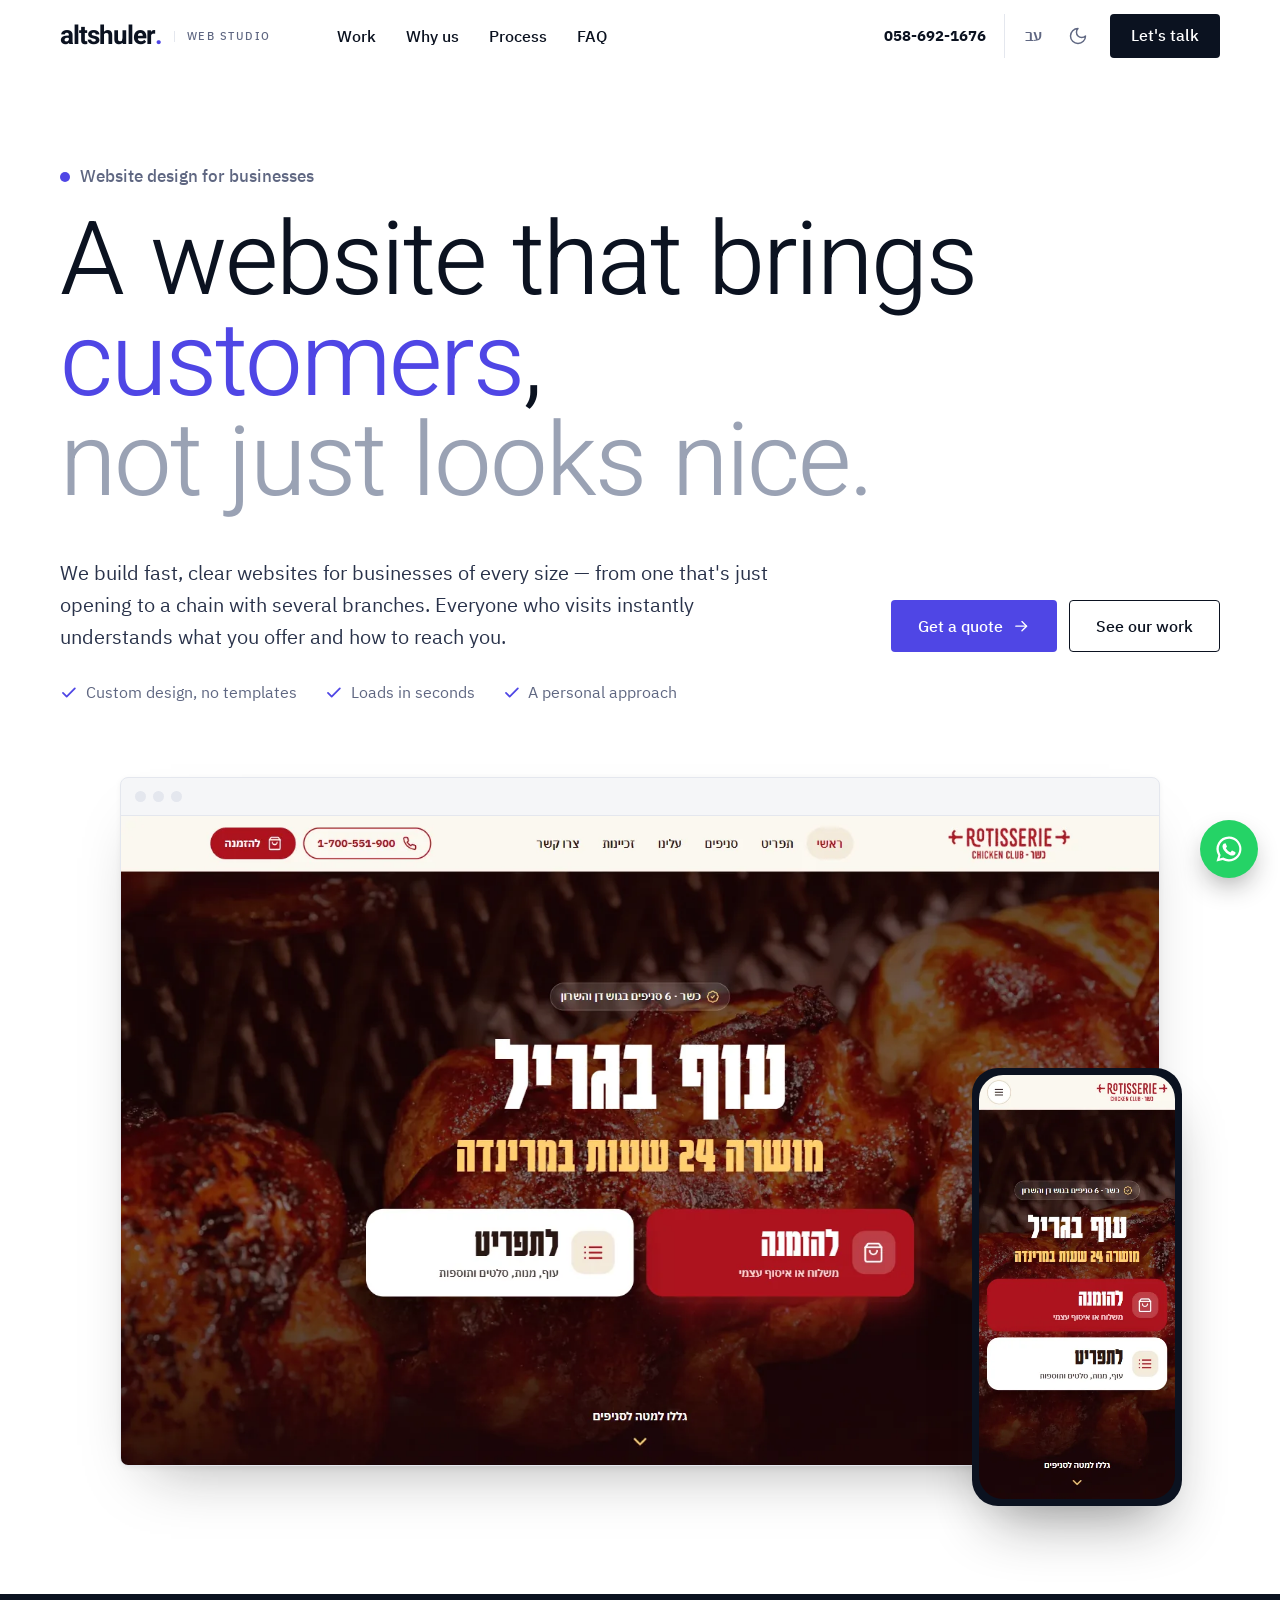
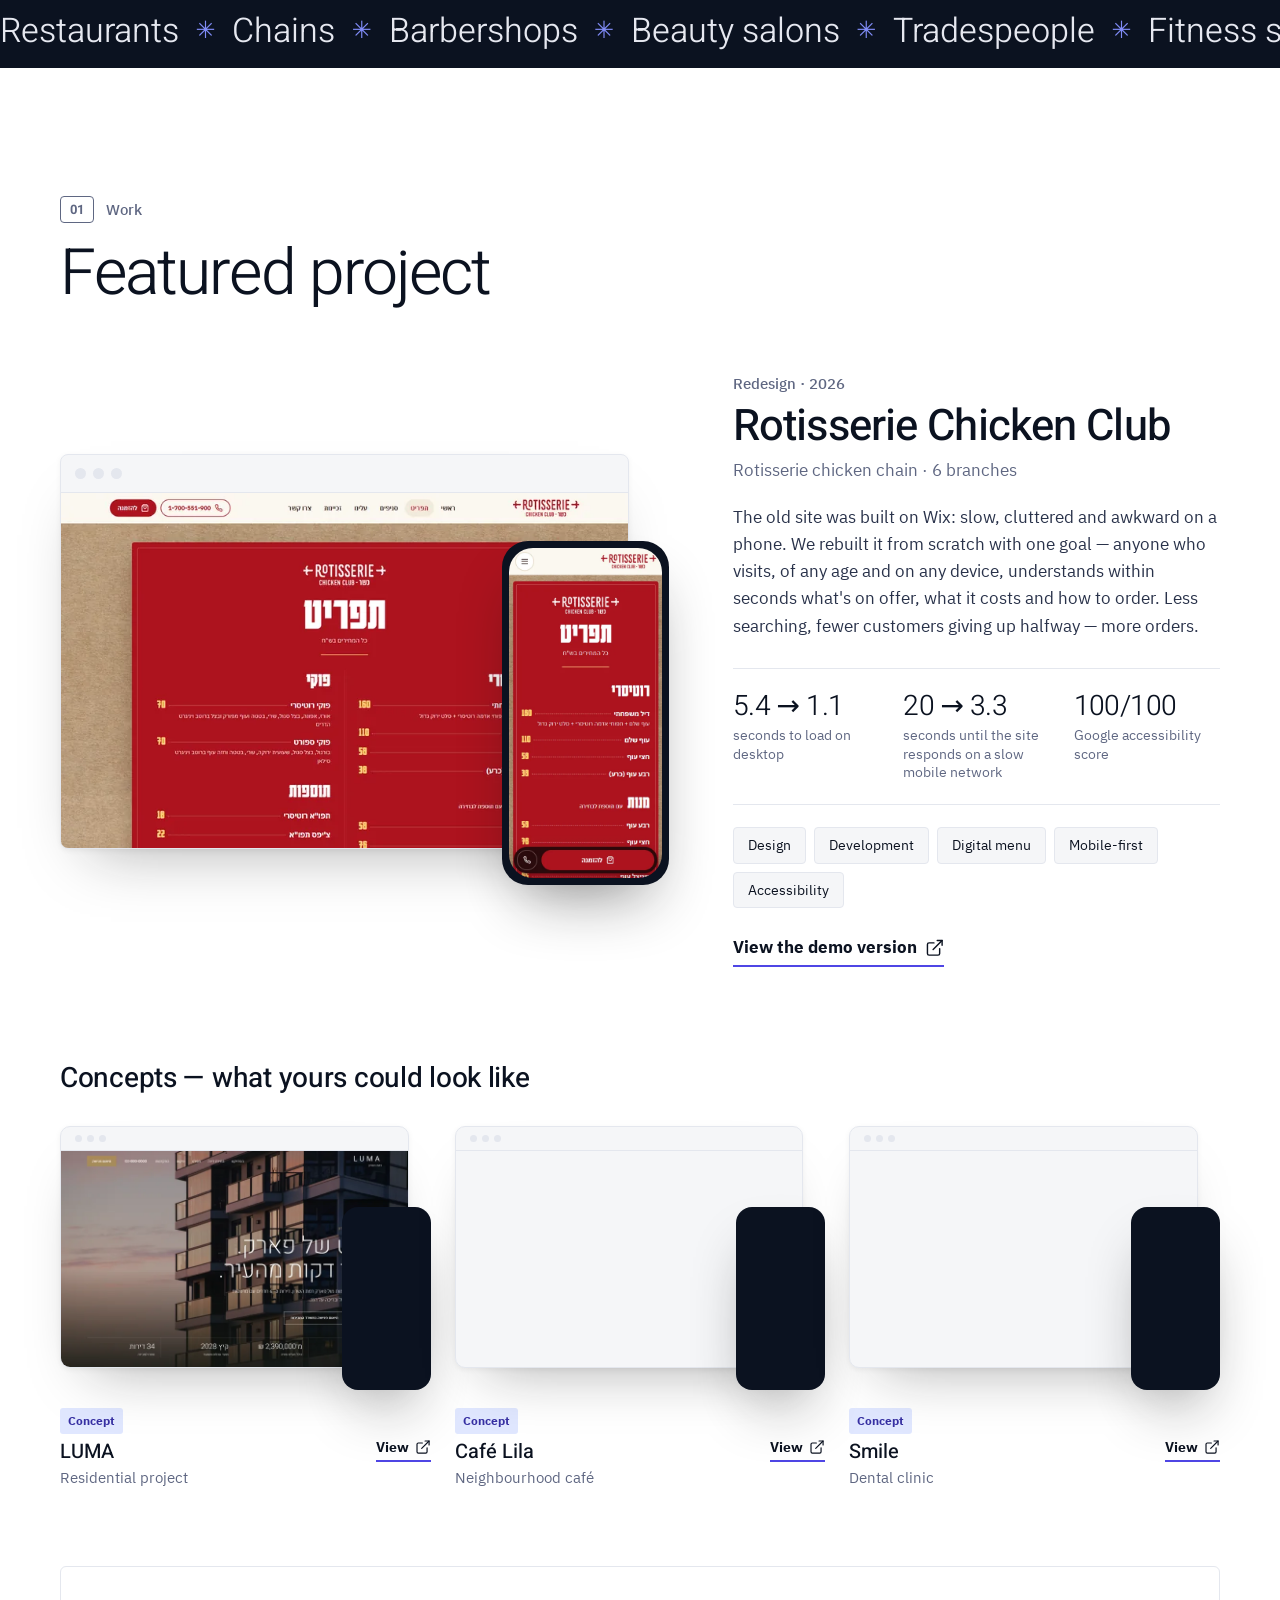
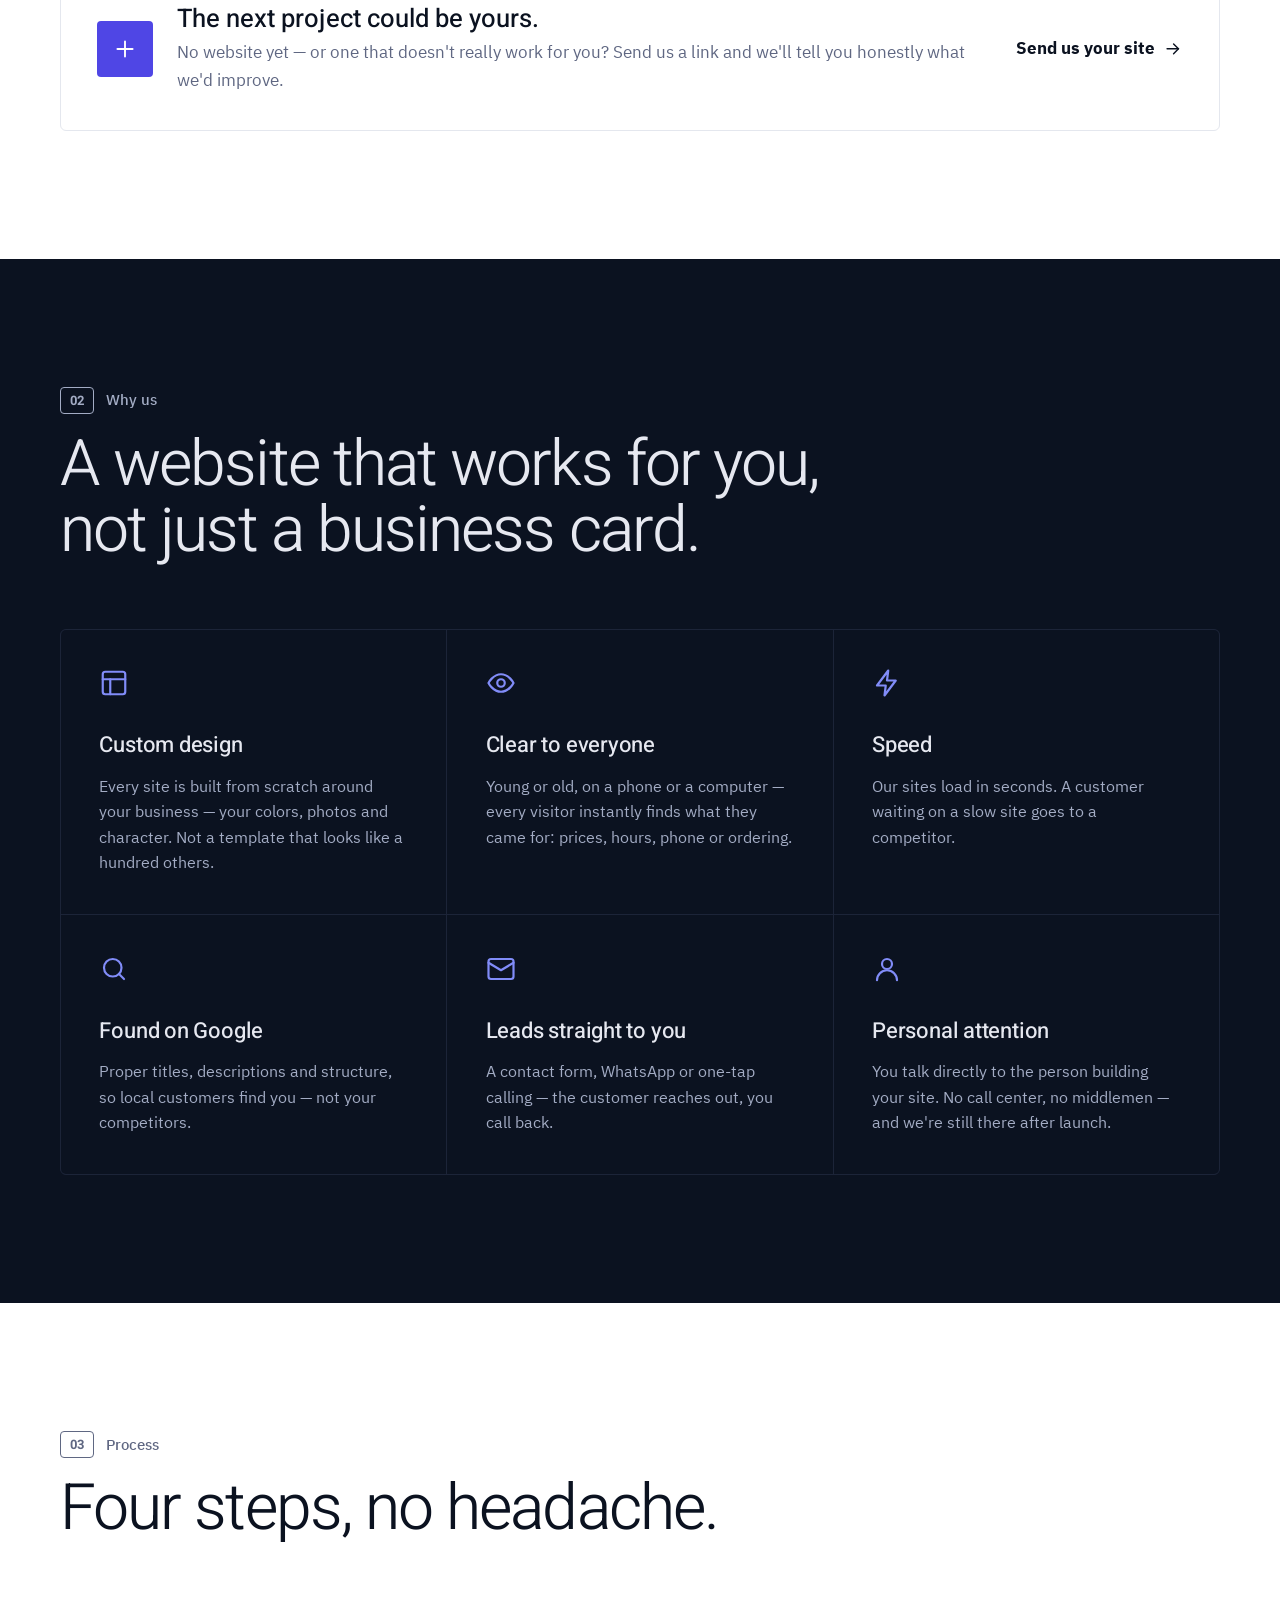
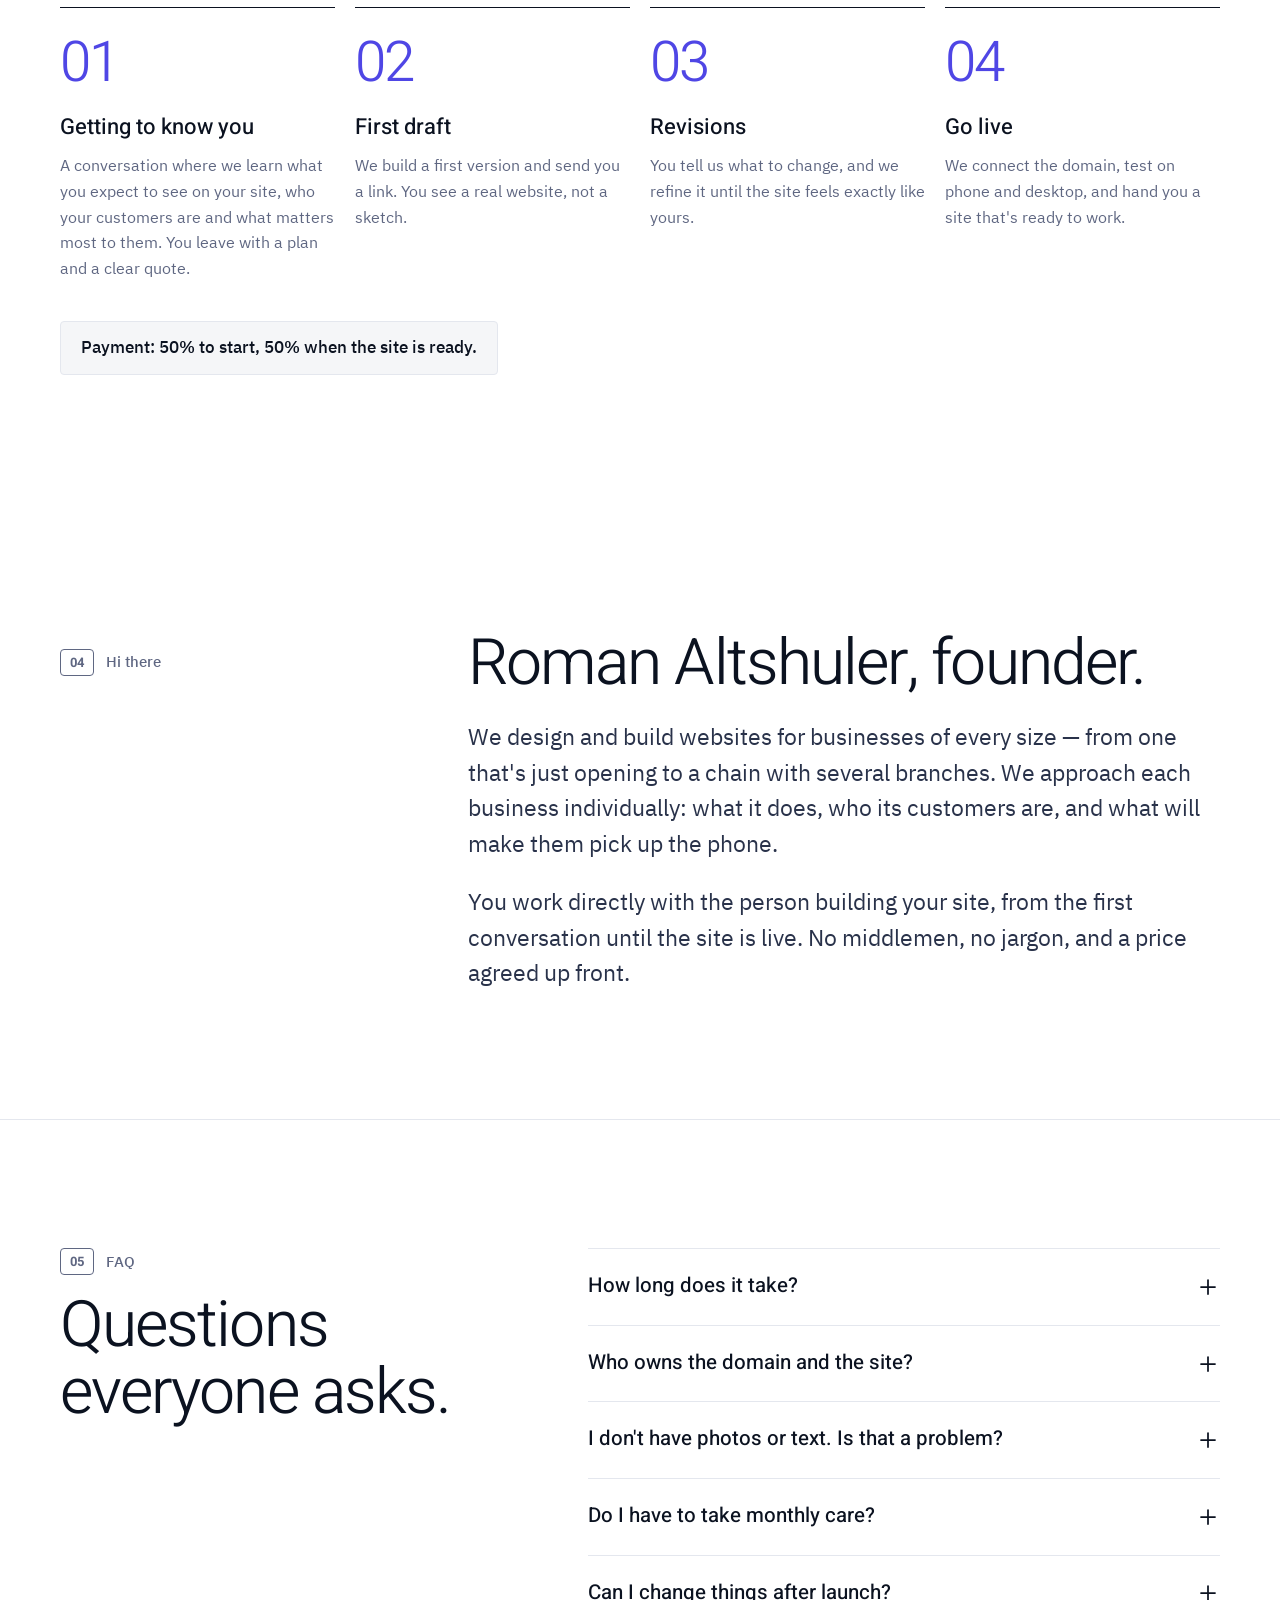
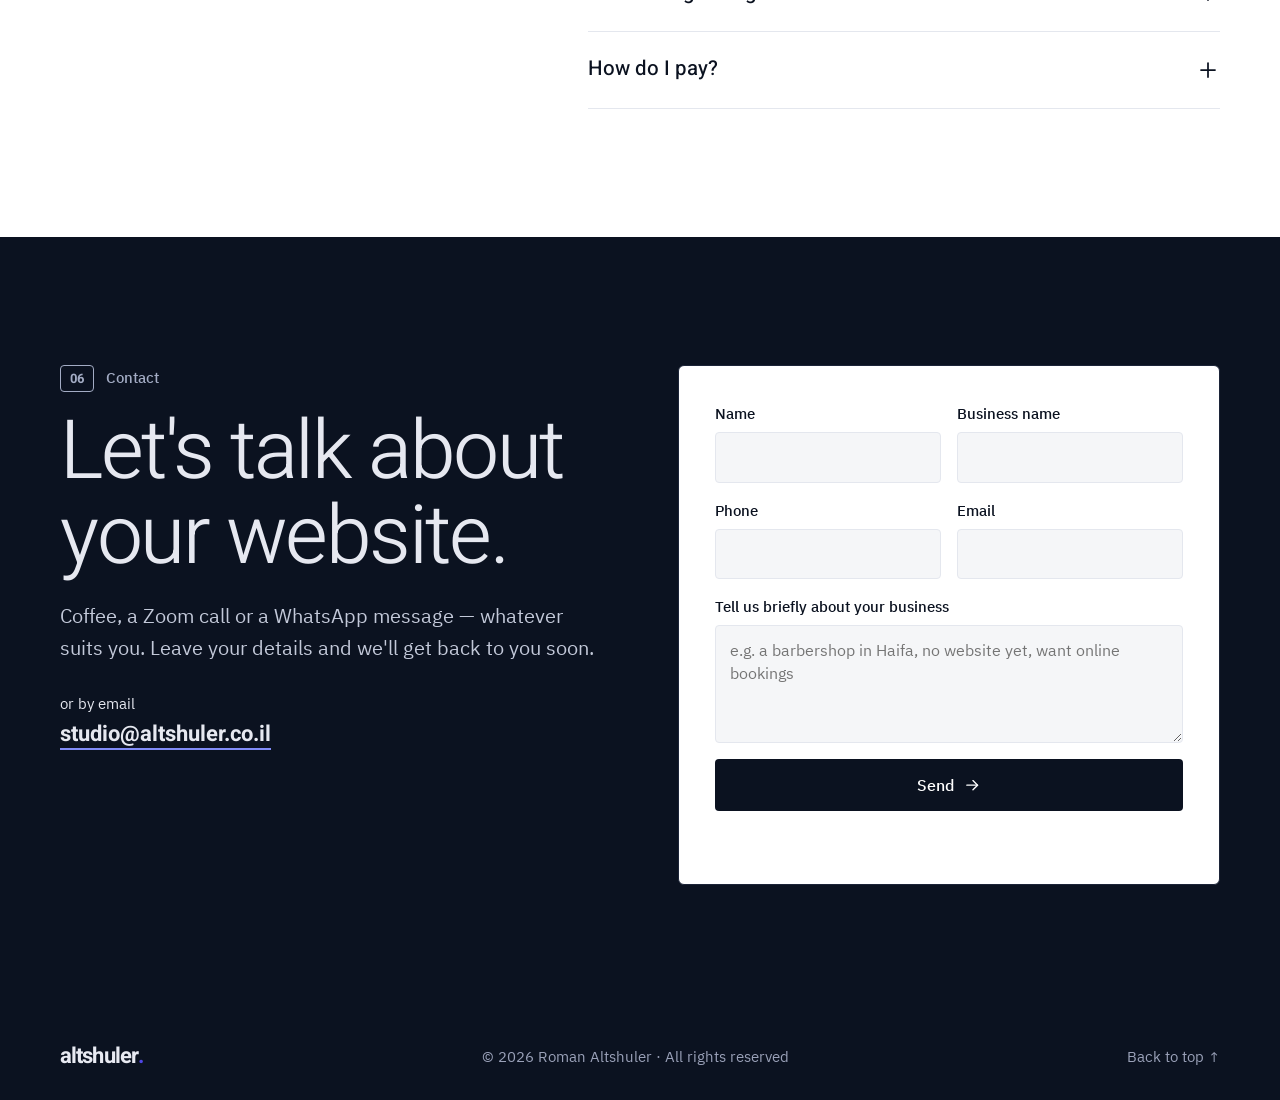
==== commit 2173b8a8: "По умолчанию светлая тема, независимо от настроек системы Co-Authored-By: Claude Opus 5.5 <noreply@a" ====
--- a/en/index.html
+++ b/en/index.html
@@ -5,8 +5,7 @@
 <meta name="viewport" content="width=device-width, initial-scale=1">
 <title>Altshuler — Website design for businesses</title>
 <meta name="description" content="Website design for businesses of every size — from new ventures to multi-branch chains. Fast, clear, mobile-first websites with a personal approach.">
-<meta name="theme-color" content="#FFFFFF" media="(prefers-color-scheme: light)">
-<meta name="theme-color" content="#0A0D16" media="(prefers-color-scheme: dark)">
+<meta name="theme-color" content="#FFFFFF">
 <script>try{var t=localStorage.getItem('theme');if(t)document.documentElement.dataset.theme=t}catch(e){}</script>
 <meta name="google-site-verification" content="6T6on3ABnXPG_Xr47UX2pxeP_9kdInPiHM5eI0HlFHE">
 <meta property="og:title" content="Altshuler — Website design for businesses">
@@ -20,7 +19,7 @@
 <link rel="icon" href="../favicon.svg" type="image/svg+xml">
 <link rel="preload" href="../fonts/heebo-latin-1.woff2" as="font" type="font/woff2" crossorigin>
 <link rel="preload" href="../fonts/ibmplex-latin-3.woff2" as="font" type="font/woff2" crossorigin>
-<style>@font-face { font-family: 'Heebo'; font-style: normal; font-weight: 300; font-display: swap; src: url(../fonts/heebo-hebrew-0.woff2) format('woff2'); unicode-range: U+0307-0308, U+0590-05FF, U+200C-2010, U+20AA, U+25CC, U+FB1D-FB4F; } @font-face { font-family: 'Heebo'; font-style: normal; font-weight: 300; font-display: swap; src: url(../fonts/heebo-latin-1.woff2) format('woff2'); unicode-range: U+0000-00FF, U+0131, U+0152-0153, U+02BB-02BC, U+02C6, U+02DA, U+02DC, U+0304, U+0308, U+0329, U+2000-206F, U+20AC, U+2122, U+2191, U+2193, U+2212, U+2215, U+FEFF, U+FFFD; } @font-face { font-family: 'Heebo'; font-style: normal; font-weight: 400; font-display: swap; src: url(../fonts/heebo-hebrew-0.woff2) format('woff2'); unicode-range: U+0307-0308, U+0590-05FF, U+200C-2010, U+20AA, U+25CC, U+FB1D-FB4F; } @font-face { font-family: 'Heebo'; font-style: normal; font-weight: 400; font-display: swap; src: url(../fonts/heebo-latin-1.woff2) format('woff2'); unicode-range: U+0000-00FF, U+0131, U+0152-0153, U+02BB-02BC, U+02C6, U+02DA, U+02DC, U+0304, U+0308, U+0329, U+2000-206F, U+20AC, U+2122, U+2191, U+2193, U+2212, U+2215, U+FEFF, U+FFFD; } @font-face { font-family: 'Heebo'; font-style: normal; font-weight: 500; font-display: swap; src: url(../fonts/heebo-hebrew-0.woff2) format('woff2'); unicode-range: U+0307-0308, U+0590-05FF, U+200C-2010, U+20AA, U+25CC, U+FB1D-FB4F; } @font-face { font-family: 'Heebo'; font-style: normal; font-weight: 500; font-display: swap; src: url(../fonts/heebo-latin-1.woff2) format('woff2'); unicode-range: U+0000-00FF, U+0131, U+0152-0153, U+02BB-02BC, U+02C6, U+02DA, U+02DC, U+0304, U+0308, U+0329, U+2000-206F, U+20AC, U+2122, U+2191, U+2193, U+2212, U+2215, U+FEFF, U+FFFD; } @font-face { font-family: 'Heebo'; font-style: normal; font-weight: 700; font-display: swap; src: url(../fonts/heebo-hebrew-0.woff2) format('woff2'); unicode-range: U+0307-0308, U+0590-05FF, U+200C-2010, U+20AA, U+25CC, U+FB1D-FB4F; } @font-face { font-family: 'Heebo'; font-style: normal; font-weight: 700; font-display: swap; src: url(../fonts/heebo-latin-1.woff2) format('woff2'); unicode-range: U+0000-00FF, U+0131, U+0152-0153, U+02BB-02BC, U+02C6, U+02DA, U+02DC, U+0304, U+0308, U+0329, U+2000-206F, U+20AC, U+2122, U+2191, U+2193, U+2212, U+2215, U+FEFF, U+FFFD; } @font-face { font-family: 'IBM Plex Sans Hebrew'; font-style: normal; font-weight: 400; font-display: swap; src: url(../fonts/ibmplex-hebrew-2.woff2) format('woff2'); unicode-range: U+0307-0308, U+0590-05FF, U+200C-2010, U+20AA, U+25CC, U+FB1D-FB4F; } @font-face { font-family: 'IBM Plex Sans Hebrew'; font-style: normal; font-weight: 400; font-display: swap; src: url(../fonts/ibmplex-latin-3.woff2) format('woff2'); unicode-range: U+0000-00FF, U+0131, U+0152-0153, U+02BB-02BC, U+02C6, U+02DA, U+02DC, U+0304, U+0308, U+0329, U+2000-206F, U+20AC, U+2122, U+2191, U+2193, U+2212, U+2215, U+FEFF, U+FFFD; } @font-face { font-family: 'IBM Plex Sans Hebrew'; font-style: normal; font-weight: 500; font-display: swap; src: url(../fonts/ibmplex-hebrew-4.woff2) format('woff2'); unicode-range: U+0307-0308, U+0590-05FF, U+200C-2010, U+20AA, U+25CC, U+FB1D-FB4F; } @font-face { font-family: 'IBM Plex Sans Hebrew'; font-style: normal; font-weight: 500; font-display: swap; src: url(../fonts/ibmplex-latin-5.woff2) format('woff2'); unicode-range: U+0000-00FF, U+0131, U+0152-0153, U+02BB-02BC, U+02C6, U+02DA, U+02DC, U+0304, U+0308, U+0329, U+2000-206F, U+20AC, U+2122, U+2191, U+2193, U+2212, U+2215, U+FEFF, U+FFFD; } @font-face { font-family: 'IBM Plex Sans Hebrew'; font-style: normal; font-weight: 600; font-display: swap; src: url(../fonts/ibmplex-hebrew-6.woff2) format('woff2'); unicode-range: U+0307-0308, U+0590-05FF, U+200C-2010, U+20AA, U+25CC, U+FB1D-FB4F; } @font-face { font-family: 'IBM Plex Sans Hebrew'; font-style: normal; font-weight: 600; font-display: swap; src: url(../fonts/ibmplex-latin-7.woff2) format('woff2'); unicode-range: U+0000-00FF, U+0131, U+0152-0153, U+02BB-02BC, U+02C6, U+02DA, U+02DC, U+0304, U+0308, U+0329, U+2000-206F, U+20AC, U+2122, U+2191, U+2193, U+2212, U+2215, U+FEFF, U+FFFD; } @font-face { font-family: 'IBM Plex Sans Hebrew'; font-style: normal; font-weight: 700; font-display: swap; src: url(../fonts/ibmplex-hebrew-8.woff2) format('woff2'); unicode-range: U+0307-0308, U+0590-05FF, U+200C-2010, U+20AA, U+25CC, U+FB1D-FB4F; } @font-face { font-family: 'IBM Plex Sans Hebrew'; font-style: normal; font-weight: 700; font-display: swap; src: url(../fonts/ibmplex-latin-9.woff2) format('woff2'); unicode-range: U+0000-00FF, U+0131, U+0152-0153, U+02BB-02BC, U+02C6, U+02DA, U+02DC, U+0304, U+0308, U+0329, U+2000-206F, U+20AC, U+2122, U+2191, U+2193, U+2212, U+2215, U+FEFF, U+FFFD; }:root{--bg: #F4F1EA;--paper: #FBF9F5;--ink: #121212;--ink-2: #2A2825;--muted: #5E5A53;--line: #DCD6CA;--accent: #FF5A1F;--accent-ink: #121212;--accent-text: #C2410C;--display: 'Rubik', 'Heebo', system-ui, sans-serif;--body: 'Heebo', 'Rubik', system-ui, sans-serif;--wrap: 1240px;--gutter: clamp(16px, 4vw, 40px);--radius: 18px;--ease: cubic-bezier(.2, .7, .2, 1);}*{box-sizing: border-box;}html{scroll-behavior: smooth;scroll-padding-top: 84px;-webkit-text-size-adjust: 100%;}body{margin: 0;background: var(--bg);color: var(--ink);font: 400 17px/1.6 var(--body);-webkit-font-smoothing: antialiased;overflow-x: clip;}img{display: block;max-width: 100%;height: auto;}a{color: inherit;}h1, h2, h3{margin: 0;font-family: var(--display);}p{margin: 0;}ul, ol{margin: 0;padding: 0;list-style: none;}:focus-visible{outline: 3px solid var(--accent);outline-offset: 3px;border-radius: 6px;}.wrap{width: 100%;max-width: var(--wrap);margin-inline: auto;padding-inline: var(--gutter);}.ico{width: 1.15em;height: 1.15em;flex: none;fill: none;stroke: currentColor;stroke-width: 1.75;stroke-linecap: round;stroke-linejoin: round;}.ico.flip{transform: scaleX(-1);}.skip{position: absolute;inset-inline-start: 12px;top: -60px;z-index: 100;background: var(--ink);color: var(--bg);padding: 10px 16px;border-radius: 10px;}.skip:focus{top: 12px;}.btn{display: inline-flex;align-items: center;justify-content: center;gap: .55em;min-height: 52px;padding: 0 26px;border-radius: 999px;border: 1.5px solid transparent;font: 500 16px/1 var(--body);text-decoration: none;cursor: pointer;transition: transform .2s var(--ease), background-color .2s, color .2s, border-color .2s;}.btn:hover{transform: translateY(-2px);}.btn:active{transform: translateY(0);}.btn .ico{transition: transform .2s var(--ease);}.btn:hover .ico{transform: translateX(3px);}.btn:hover .ico.flip{transform: scaleX(-1) translateX(3px);}.btn--accent{background: var(--accent);color: var(--accent-ink);}.btn--accent:hover{background: #ff6d38;}.btn--ink{background: var(--ink);color: var(--bg);}.btn--ink:hover{background: #2b2b2b;}.btn--line{border-color: var(--ink);color: var(--ink);background: transparent;}.btn--line:hover{background: var(--ink);color: var(--bg);}.hdr{position: sticky;top: 0;z-index: 50;background: rgba(244, 241, 234, .86);backdrop-filter: blur(12px);-webkit-backdrop-filter: blur(12px);border-bottom: 1px solid transparent;transition: border-color .3s;}.hdr.is-scrolled{border-bottom-color: var(--line);}.hdr__in{display: flex;align-items: center;justify-content: space-between;gap: 24px;min-height: 72px;}.logo{font: 800 26px/1 var(--display);letter-spacing: -.04em;text-decoration: none;direction: ltr;display: inline-flex;align-items: baseline;gap: 0;}.logo b{color: var(--accent);}.logo small{font: 500 11px/1 var(--body);letter-spacing: .14em;text-transform: uppercase;color: var(--muted);margin-inline-start: 12px;padding-inline-start: 12px;border-inline-start: 1px solid var(--line);align-self: center;}html[dir=rtl] .logo small{letter-spacing: 0;font-size: 13px;}.logo--sm{font-size: 22px;}.nav{display: flex;align-items: center;gap: 4px;}.nav a{padding: 10px 14px;border-radius: 999px;text-decoration: none;font-size: 15.5px;font-weight: 500;transition: background-color .2s;}.nav a:not(.btn):hover{background: rgba(18, 18, 18, .06);}.nav__lang{border: 1.5px solid var(--line);margin-inline: 6px;font-weight: 700 !important;}.nav .nav__cta{min-height: 44px;padding: 0 20px;color: var(--bg);}.burger{display: none;width: 48px;height: 48px;border-radius: 50%;border: 1.5px solid var(--line);background: var(--paper);color: var(--ink);cursor: pointer;align-items: center;justify-content: center;}.burger .ico{width: 22px;height: 22px;}.burger .i-close{display: none;}.hero{padding: clamp(40px, 7vw, 96px) 0 0;}.kicker{display: inline-flex;align-items: center;gap: 10px;font-weight: 500;color: var(--muted);margin-bottom: 22px;}.kicker::before{content: '';width: 10px;height: 10px;border-radius: 50%;background: var(--accent);box-shadow: 0 0 0 5px rgba(255, 90, 31, .18);}.hero__title{position: relative;z-index: 0;font-size: clamp(44px, 8vw, 112px);line-height: .98;font-weight: 800;letter-spacing: -.025em;word-spacing: .04em;}html[dir=rtl] .hero__title{letter-spacing: -.01em;line-height: 1.04;}.hero__title .line{display: block;}.hero__title .line:last-child{color: var(--muted);}.hero__title em{font-style: normal;position: relative;white-space: nowrap;}.hero__title em::after{content: '';position: absolute;inset-inline: -.04em;bottom: .06em;height: .2em;background: var(--accent);z-index: -1;border-radius: 4px;transform-origin: inline-start;animation: mark 1s .7s var(--ease) both;}@keyframes mark{from{transform: scaleX(0);}}html[dir=rtl] .hero__title em::after{transform-origin: right;}html[dir=ltr] .hero__title em::after{transform-origin: left;}.hero__row{display: flex;align-items: flex-end;justify-content: space-between;gap: 32px 48px;flex-wrap: wrap;margin-top: clamp(28px, 4vw, 44px);}.lead{font-size: clamp(18px, 1.6vw, 21px);line-height: 1.55;color: var(--ink-2);max-width: 36em;}.hero__cta{display: flex;gap: 12px;flex-wrap: wrap;}.facts{display: flex;flex-wrap: wrap;gap: 10px 28px;margin-top: 28px;color: var(--muted);font-size: 15.5px;}.facts li{display: inline-flex;align-items: center;gap: 8px;}.facts .ico{color: var(--accent);stroke-width: 2.4;}.hero__media{position: relative;margin-top: clamp(40px, 6vw, 72px);padding-bottom: 40px;}.hero__media .browser{max-width: 1040px;margin-inline: auto;transform: rotate(-1deg);}html[dir=rtl] .hero__media .browser{transform: rotate(1deg);}.hero__media .phone{position: absolute;inset-inline-end: clamp(0px, 3vw, 40px);bottom: 0;width: clamp(130px, 17vw, 210px);transform: rotate(4deg);}html[dir=rtl] .hero__media .phone{transform: rotate(-4deg);}.browser{background: var(--paper);border-radius: 14px;overflow: hidden;border: 1px solid var(--line);box-shadow: 0 30px 60px -30px rgba(18, 18, 18, .35), 0 2px 6px rgba(18, 18, 18, .06);}.browser__bar{display: flex;align-items: center;gap: 7px;height: 38px;padding: 0 14px;border-bottom: 1px solid var(--line);direction: ltr;}.browser__bar i{width: 11px;height: 11px;border-radius: 50%;background: var(--line);}.browser__bar span{margin-inline: auto;font-size: 12.5px;color: var(--muted);background: var(--bg);padding: 4px 18px;border-radius: 999px;}.browser img{width: 100%;}.phone{background: var(--ink);border-radius: 30px;padding: 7px;box-shadow: 0 30px 60px -20px rgba(18, 18, 18, .45);}.phone img{width: 100%;border-radius: 24px;}.band{margin-top: clamp(48px, 7vw, 88px);background: var(--ink);color: var(--bg);overflow: hidden;padding: 20px 0;direction: ltr;}.band__track{display: flex;width: max-content;animation: band 38s linear infinite;}.band span{display: flex;font: 700 clamp(22px, 3vw, 34px)/1 var(--display);white-space: nowrap;}.band i{font-style: normal;color: var(--accent);margin: 0 .7em;font-size: .7em;align-self: center;}@keyframes band{to{transform: translateX(-50%);}}.sec{padding: clamp(72px, 10vw, 140px) 0;}.sec--dark{background: var(--ink);color: var(--bg);}.sec--paper{background: var(--paper);border-block: 1px solid var(--line);}.sec--line{border-top: 1px solid var(--line);}.sec--accent{background: var(--accent);color: var(--accent-ink);}.eyebrow{display: flex;align-items: center;gap: 12px;font-weight: 500;font-size: 15px;color: var(--muted);margin-bottom: 18px;}.eyebrow span{font: 700 13px/1 var(--display);padding: 6px 9px;border: 1.5px solid currentColor;border-radius: 999px;}.sec--dark .eyebrow{color: #A8A298;}.sec--accent .eyebrow{color: var(--ink);}.h2{font-size: clamp(34px, 5vw, 68px);line-height: 1.04;font-weight: 800;letter-spacing: -.03em;max-width: 16em;text-wrap: balance;}html[dir=rtl] .h2{letter-spacing: -.005em;line-height: 1.1;}.h2--xl{font-size: clamp(40px, 6.4vw, 88px);}.lead--sec{margin-top: 20px;color: var(--muted);}.case{display: grid;grid-template-columns: 1.25fr 1fr;gap: clamp(32px, 5vw, 72px);align-items: center;margin-top: clamp(40px, 5vw, 64px);}.case__media{position: relative;padding-bottom: 36px;padding-inline-end: 40px;}.case__media .phone{position: absolute;inset-inline-end: 0;bottom: 0;width: clamp(110px, 13vw, 170px);}.case__meta{font-size: 14.5px;color: var(--muted);font-weight: 500;}.case__name{font-size: clamp(30px, 3.4vw, 44px);line-height: 1.1;letter-spacing: -.02em;margin-top: 8px;direction: ltr;text-align: start;}html[dir=rtl] .case__name{text-align: right;}.case__type{color: var(--muted);margin-top: 6px;}.case__task{margin-top: 20px;color: var(--ink-2);}.stats{display: grid;grid-template-columns: repeat(3, minmax(0, 1fr));gap: 12px 24px;margin: 28px 0 0;padding: 22px 0;border-block: 1px solid var(--line);}.stats div{display: flex;flex-direction: column-reverse;justify-content: flex-end;}.stats dd{margin: 0;white-space: nowrap;font: 800 clamp(22px, 2.2vw, 30px)/1.1 var(--display);letter-spacing: -.02em;text-align: start;}html[dir=rtl] .stats dd{text-align: right;}.stats dt{font-size: 13.5px;line-height: 1.4;color: var(--muted);margin-top: 4px;}.tags{display: flex;flex-wrap: wrap;gap: 8px;margin-top: 22px;}.tags li{font-size: 14px;padding: 6px 14px;border-radius: 999px;background: var(--paper);border: 1px solid var(--line);}.link{display: inline-flex;align-items: center;gap: 8px;margin-top: 26px;font-weight: 700;text-decoration: none;border-bottom: 2px solid var(--accent);padding-bottom: 4px;}.link:hover{color: #B83A0C;}.next{display: grid;grid-template-columns: auto 1fr auto;align-items: center;gap: 24px;margin-top: clamp(48px, 6vw, 80px);padding: clamp(24px, 3vw, 36px);border: 2px dashed #C9C1B2;border-radius: var(--radius);text-decoration: none;transition: border-color .2s, background-color .2s;}.next:hover{border-color: var(--ink);background: var(--paper);}.next__plus{display: grid;place-items: center;width: 56px;height: 56px;border-radius: 50%;background: var(--accent);}.next__plus .ico{width: 26px;height: 26px;}.next strong{display: block;font: 700 clamp(20px, 2vw, 26px)/1.25 var(--display);}.next strong + span{display: block;color: var(--muted);margin-top: 4px;}.next__cta{display: inline-flex;align-items: center;gap: 8px;font-weight: 700;white-space: nowrap;}.grid3{display: grid;grid-template-columns: repeat(3, 1fr);gap: 1px;margin-top: clamp(40px, 5vw, 64px);background: #34322E;border: 1px solid #34322E;border-radius: var(--radius);overflow: hidden;}.feat{background: var(--ink);padding: clamp(26px, 3vw, 40px);transition: background-color .25s;}.feat:hover{background: #1B1A18;}.feat .ico{width: 30px;height: 30px;color: var(--accent);}.feat h3{font-size: 22px;margin-top: 22px;letter-spacing: -.01em;}.feat p{color: #B9B3A8;margin-top: 10px;font-size: 16px;}.steps{display: grid;grid-template-columns: repeat(4, 1fr);gap: 20px;margin-top: clamp(40px, 5vw, 64px);counter-reset: s;}.steps li{position: relative;padding-top: 28px;border-top: 2px solid var(--ink);}.steps__n{display: block;font: 800 clamp(44px, 4.4vw, 64px)/1 var(--display);color: var(--accent-text);letter-spacing: -.03em;}.steps h3{font-size: 22px;margin-top: 18px;}.steps p{color: var(--muted);margin-top: 8px;font-size: 16px;}.note{margin-top: 40px;display: inline-block;padding: 12px 20px;border-radius: 999px;background: var(--paper);border: 1px solid var(--line);font-weight: 500;}.plans{display: grid;grid-template-columns: repeat(3, 1fr);gap: 20px;margin-top: clamp(36px, 4vw, 56px);align-items: stretch;}.plan{position: relative;display: flex;flex-direction: column;background: var(--bg);border: 1px solid var(--line);border-radius: var(--radius);padding: clamp(26px, 2.6vw, 36px);}.plan--pop{background: var(--ink);color: var(--bg);border-color: var(--ink);}.plan__badge{position: absolute;top: -13px;inset-inline-start: 28px;background: var(--accent);color: var(--accent-ink);font-size: 13px;font-weight: 700;padding: 6px 12px;border-radius: 999px;}.plan h3{font-size: 26px;letter-spacing: -.01em;}.plan__d{color: var(--muted);margin-top: 6px;font-size: 16px;min-height: 3.2em;}.plan--pop .plan__d, .plan--pop .plan__once{color: #B9B3A8;}.price{display: flex;align-items: baseline;gap: 6px;margin-top: 22px;}.price span{font: 800 clamp(44px, 4.4vw, 58px)/1 var(--display);letter-spacing: -.03em;}.price small{font-size: 16px;font-weight: 500;}.plan__once{font-size: 14px;color: var(--muted);margin-top: 6px;}.plan ul{margin: 24px 0 28px;display: grid;gap: 11px;flex: 1;align-content: start;}.plan li{display: flex;gap: 10px;align-items: flex-start;font-size: 16px;}.plan li .ico{color: var(--accent);stroke-width: 2.4;margin-top: 4px;}.plan .btn{width: 100%;}.plan--pop .btn--line{border-color: var(--bg);color: var(--bg);}.care{display: flex;justify-content: space-between;align-items: center;gap: 24px 48px;flex-wrap: wrap;margin-top: 20px;padding: clamp(24px, 2.6vw, 34px);border-radius: var(--radius);border: 1.5px solid var(--ink);}.care h3{font-size: 22px;}.care p:not(.price){color: var(--ink-2);margin-top: 6px;max-width: 42em;}.price--sm{margin: 0;}.price--sm span{font-size: clamp(36px, 3.4vw, 46px);}.about{display: grid;grid-template-columns: 1fr 2fr;gap: 32px;align-items: start;}.about .eyebrow{margin-top: 18px;}.about__body p{font-size: clamp(19px, 1.8vw, 24px);line-height: 1.55;color: var(--ink-2);margin-top: 22px;max-width: 34em;}.about__body .h2{max-width: none;}.faq{display: grid;grid-template-columns: 1fr 1.4fr;gap: clamp(32px, 6vw, 96px);align-items: start;}.faq > div:first-child{position: sticky;top: 110px;}.faq__list{border-top: 1px solid var(--line);}details{border-bottom: 1px solid var(--line);}summary{display: flex;justify-content: space-between;align-items: center;gap: 20px;padding: 24px 0;cursor: pointer;list-style: none;font: 700 clamp(18px, 1.6vw, 21px)/1.35 var(--display);}summary::-webkit-details-marker{display: none;}summary .ico{width: 24px;height: 24px;transition: transform .3s var(--ease);}details[open] summary .ico{transform: rotate(45deg);}details p{padding: 0 0 26px;color: var(--ink-2);max-width: 40em;}.contact{display: grid;grid-template-columns: 1fr 1fr;gap: clamp(36px, 6vw, 96px);align-items: start;}.contact .lead{margin-top: 20px;}.contact__mail{margin-top: 28px;display: flex;flex-direction: column;gap: 4px;font-size: 15px;}.contact__mail a{font: 700 clamp(18px, 1.8vw, 22px)/1.3 var(--display);text-decoration: none;border-bottom: 2px solid var(--ink);align-self: flex-start;word-break: break-all;}.form{display: grid;grid-template-columns: 1fr 1fr;gap: 16px;background: var(--bg);color: var(--ink);padding: clamp(22px, 3vw, 36px);border-radius: var(--radius);box-shadow: 0 30px 60px -30px rgba(18, 18, 18, .4);}.form .full{grid-column: 1 / -1;}.form label{display: flex;flex-direction: column;gap: 7px;font-size: 14.5px;font-weight: 500;}.form input, .form select, .form textarea{font: 400 16px/1.4 var(--body);color: var(--ink);background: var(--paper);border: 1.5px solid var(--line);border-radius: 12px;padding: 13px 14px;min-height: 50px;width: 100%;transition: border-color .2s;}html[dir=rtl] .form input[dir=ltr]{text-align: right;}.form textarea{resize: vertical;}.form input:focus, .form select:focus, .form textarea:focus{outline: none;border-color: var(--ink);box-shadow: 0 0 0 3px rgba(255, 90, 31, .35);}.form .is-bad{border-color: #C42B12;}.form .err{color: #A3230D;font-size: 13px;}.form__status{font-weight: 500;min-height: 1.4em;font-size: 15px;}.ftr{background: var(--ink);color: #B9B3A8;padding: 32px 0;font-size: 14.5px;}.ftr__in{display: flex;align-items: center;justify-content: space-between;gap: 16px;flex-wrap: wrap;}.ftr .logo{color: var(--bg);}.ftr a{text-decoration: none;}.ftr a:hover{color: var(--bg);}.js .rv{opacity: 0;transform: translateY(24px);transition: opacity .8s var(--ease), transform .8s var(--ease);transition-delay: var(--d, 0ms);}.js .rv.in{opacity: 1;transform: none;}.js .hero__media.rv{transform: translateY(40px);}.js .hero__media.rv.in{transform: none;}@media (max-width: 1080px){.nav a:not(.btn):not(.nav__lang){padding: 10px 10px;font-size: 15px;}}@media (max-width: 960px){.burger{display: inline-flex;}.nav{position: fixed;inset: 72px 0 auto 0;flex-direction: column;align-items: stretch;gap: 4px;padding: 16px var(--gutter) 28px;background: var(--bg);border-bottom: 1px solid var(--line);box-shadow: 0 30px 40px -30px rgba(18, 18, 18, .3);transform: translateY(-12px);opacity: 0;visibility: hidden;transition: opacity .25s, transform .25s var(--ease), visibility .25s;}.nav.is-open{opacity: 1;transform: none;visibility: visible;}.nav a{font-size: 19px;padding: 14px 8px;border-radius: 12px;}.nav__lang{align-self: flex-start;margin: 8px 0;padding: 10px 18px !important;}.nav .nav__cta{min-height: 54px;margin-top: 6px;font-size: 17px;}.burger[aria-expanded=true] .i-open{display: none;}.burger[aria-expanded=true] .i-close{display: block;}.case{grid-template-columns: 1fr;}.grid3{grid-template-columns: 1fr 1fr;}.steps{grid-template-columns: 1fr 1fr;gap: 36px 20px;}.plans{grid-template-columns: 1fr;max-width: 560px;}.plan__d{min-height: 0;}.about, .faq, .contact{grid-template-columns: 1fr;}.faq > div:first-child{position: static;}}@media (max-width: 640px){body{font-size: 16px;}.logo small{display: none;}.hero__cta{width: 100%;}.hero__cta .btn{flex: 1 1 auto;}.hero__media{padding-bottom: 24px;}.hero__media .browser{transform: none !important;}.hero__media .phone{width: 34%;inset-inline-end: 0;bottom: -6px;}.browser__bar{height: 30px;}.browser__bar span{font-size: 11px;padding: 3px 12px;}.phone{border-radius: 22px;padding: 5px;}.phone img{border-radius: 18px;}.case__media{padding-inline-end: 24px;}.case__media .phone{width: 32%;}.stats{grid-template-columns: auto auto auto;justify-content: space-between;gap: 12px 14px;}.stats dd{font-size: 21px;}.stats dt{font-size: 13px;}.grid3, .steps{grid-template-columns: 1fr;}.next{grid-template-columns: 1fr;}.next__cta{white-space: normal;}.form{grid-template-columns: 1fr;}.care{flex-direction: column;align-items: flex-start;}}@media (prefers-reduced-motion: reduce){html{scroll-behavior: auto;}*, *::before, *::after{animation: none !important;transition: none !important;}.js .rv{opacity: 1;transform: none;}}.up{animation: up .9s var(--ease) both;animation-delay: var(--d, 0ms);}@keyframes up{from{opacity: .01;transform: translateY(26px);}}.hero__media.up{animation-duration: 1.1s;}@media (prefers-reduced-motion: reduce){.up{animation: none;}}.plan--vip{border: 2px solid var(--accent);background: var(--paper);}.plan__badge--vip{background: var(--ink);color: var(--bg);}.price--word span{font-size: clamp(34px, 3.2vw, 44px);line-height: 1.1;}.plan--vip .plan__once{color: var(--ink-2);}.plan li.plan__plus{font-weight: 700;padding-bottom: 2px;}.form{position: relative;}.form .hp{position: absolute;inset-inline-start: 0;top: 0;width: 1px !important;height: 1px;min-height: 0;padding: 0;border: 0;opacity: 0;overflow: hidden;clip-path: inset(50%);pointer-events: none;}.nav .nav__phone{font-weight: 700;font-size: 15px;padding-inline: 10px;}.sel{position: relative;max-width: 1040px;margin-inline: auto;}.sel::before{content: '';position: absolute;inset: -12px;border: 1px solid var(--accent);pointer-events: none;opacity: 0;animation: selIn .6s 1s var(--ease) forwards;}.sel__c{position: absolute;width: 9px;height: 9px;background: var(--paper);border: 1.5px solid var(--accent);z-index: 2;opacity: 0;animation: selIn .4s 1.2s var(--ease) forwards;}.sel__c--1{top: -16px;left: -16px;}.sel__c--2{top: -16px;right: -16px;}.sel__c--3{bottom: -16px;left: -16px;}.sel__c--4{bottom: -16px;right: -16px;}.sel__tag{position: absolute;top: -40px;inset-inline-start: -12px;background: var(--accent);color: var(--accent-ink);font: 500 12px/1 ui-monospace, 'Consolas', monospace;padding: 6px 9px;border-radius: 3px;opacity: 0;animation: selIn .4s 1.35s var(--ease) forwards;}html[dir=rtl] .sel__tag{inset-inline-start: auto;left: -12px;}@keyframes selIn{to{opacity: 1;}}.hero__media .sel .browser, html[dir=rtl] .hero__media .sel .browser{max-width: none;transform: none;}.concepts__title{font-size: clamp(22px, 2.2vw, 28px);margin-top: clamp(56px, 7vw, 96px);letter-spacing: -.01em;}.concepts{display: grid;grid-template-columns: repeat(3, 1fr);gap: 24px;margin-top: 24px;}.concept{text-decoration: none;display: flex;flex-direction: column;gap: 18px;}.concept__media{position: relative;padding-bottom: 22px;padding-inline-end: 22px;}.concept__media .browser{border-radius: 10px;}.concept__media .browser__bar{height: 24px;gap: 5px;}.concept__media .browser__bar i{width: 7px;height: 7px;}.concept__media .phone{position: absolute;inset-inline-end: 0;bottom: 0;width: 24%;border-radius: 16px;padding: 4px;}.concept__media .phone img{border-radius: 12px;}.concept__media img{transition: transform .5s var(--ease);}.concept:hover .browser img{transform: scale(1.02);}.concept__info{display: grid;grid-template-columns: 1fr auto;align-items: center;gap: 2px 12px;}.concept__info strong{font: 700 20px/1.2 var(--display);grid-column: 1;}.concept__info span:not(.concept__tag):not(.concept__open){color: var(--muted);font-size: 15px;grid-column: 1;}.concept__tag{grid-column: 1;justify-self: start;font-size: 12px;font-weight: 700;color: var(--accent-ink);background: #FFD9C7;padding: 3px 8px;border-radius: 3px;margin-bottom: 4px;}.concept__open{grid-column: 2;grid-row: 1 / 4;display: inline-flex;align-items: center;gap: 6px;font-weight: 700;font-size: 14px;border-bottom: 2px solid var(--accent);padding-bottom: 2px;}.wa{position: fixed;bottom: 22px;inset-inline-end: 22px;z-index: 60;width: 58px;height: 58px;border-radius: 50%;background: #25D366;display: grid;place-items: center;box-shadow: 0 12px 28px -8px rgba(18, 18, 18, .45);transition: transform .2s var(--ease);}html[dir=rtl] .wa{inset-inline-end: auto;left: 22px;}.wa:hover{transform: scale(1.06);}.wa svg{width: 30px;height: 30px;fill: #fff;}@media (max-width: 960px){.concepts{grid-template-columns: 1fr;max-width: 560px;}.nav .nav__phone{font-size: 18px;}}@media (max-width: 640px){.sel::before{inset: -8px;}.sel__c{display: none;}.sel__tag{top: -30px;}.wa{width: 52px;height: 52px;bottom: 16px;left: 16px;}}@media (prefers-reduced-motion: reduce){.sel::before, .sel__c, .sel__tag{opacity: 1;}}:root{--bg: #FFFFFF;--paper: #F5F6F8;--ink: #0B1220;--ink-2: #29324A;--muted: #5F6782;--line: #E4E7EE;--accent: #4F46E5;--accent-ink: #FFFFFF;--accent-text: #4F46E5;--accent-hover: #4338CA;--accent-soft: #818CF8;--dim: #9AA2B4;--hdr: rgba(255, 255, 255, .92);--hover: rgba(11, 18, 32, .06);--btn-ink: #0B1220;--btn-ink-text: #FFFFFF;--deep: #0B1220;--deep-2: #111A2E;--deep-line: #1C2438;--deep-ink: #E6E8F0;--deep-muted: #A3ACC4;--deep-sub: #C3C9D9;--ftr: #0B1220;--phone: #0B1220;--tag-bg: #E0E7FF;--tag-ink: #3730A3;--err: #B42318;color-scheme: light;--display: 'Heebo', system-ui, sans-serif;--body: 'IBM Plex Sans Hebrew', 'Heebo', system-ui, sans-serif;--radius: 6px;}:root[data-theme=dark]{--bg: #0A0D16;--paper: #111627;--ink: #E8EAF2;--ink-2: #C6CADA;--muted: #8890A8;--line: #1F2640;--accent: #6366F1;--accent-ink: #FFFFFF;--accent-text: #A5B4FC;--accent-hover: #4F46E5;--accent-soft: #818CF8;--dim: #5E6684;--hdr: rgba(10, 13, 22, .85);--hover: rgba(255, 255, 255, .06);--btn-ink: #E8EAF2;--btn-ink-text: #0A0D16;--deep: #111627;--deep-2: #151B30;--deep-line: #1F2640;--deep-ink: #E8EAF2;--deep-muted: #9AA1B8;--deep-sub: #C6CADA;--ftr: #070910;--phone: #000000;--tag-bg: #1E1B4B;--tag-ink: #C7D2FE;--err: #FCA5A5;color-scheme: dark;}@media (prefers-color-scheme: dark){:root:not([data-theme=light]){--bg: #0A0D16;--paper: #111627;--ink: #E8EAF2;--ink-2: #C6CADA;--muted: #8890A8;--line: #1F2640;--accent: #6366F1;--accent-ink: #FFFFFF;--accent-text: #A5B4FC;--accent-hover: #4F46E5;--accent-soft: #818CF8;--dim: #5E6684;--hdr: rgba(10, 13, 22, .85);--hover: rgba(255, 255, 255, .06);--btn-ink: #E8EAF2;--btn-ink-text: #0A0D16;--deep: #111627;--deep-2: #151B30;--deep-line: #1F2640;--deep-ink: #E8EAF2;--deep-muted: #9AA1B8;--deep-sub: #C6CADA;--ftr: #070910;--phone: #000000;--tag-bg: #1E1B4B;--tag-ink: #C7D2FE;--err: #FCA5A5;color-scheme: dark;}}body{transition: background-color .3s, color .3s;}.hdr{background: var(--hdr);}.nav a:not(.btn):hover{background: var(--hover);}.btn, .nav a, .nav__lang, .burger, .theme, .tags li, .note, .eyebrow span, .form input, .form select, .form textarea{border-radius: 4px;}.btn--accent{color: var(--accent-ink);}.btn--accent:hover{background: var(--accent-hover);}.btn--ink, .btn--ink:hover, .nav .nav__cta{background: var(--btn-ink);color: var(--btn-ink-text);}.btn--ink:hover{opacity: .88;}.btn--line:hover{background: var(--ink);color: var(--bg);}.theme{display: inline-flex;align-items: center;justify-content: center;width: 44px;height: 44px;flex: none;border: 1.5px solid var(--line);background: transparent;color: var(--ink);cursor: pointer;transition: background-color .2s;}.theme:hover{background: var(--hover);}.theme .ico{width: 20px;height: 20px;}.theme .i-sun{display: none;}:root[data-theme=dark] .theme .i-sun{display: block;}:root[data-theme=dark] .theme .i-moon{display: none;}@media (prefers-color-scheme: dark){:root:not([data-theme=light]) .theme .i-sun{display: block;}:root:not([data-theme=light]) .theme .i-moon{display: none;}}.hdr__in{gap: 12px;}.hdr__in .nav{margin-inline-start: auto;}.hero__media .browser, html[dir=rtl] .hero__media .browser, .hero__media .phone, html[dir=rtl] .hero__media .phone{transform: none;}.hero__title{font-weight: 300;letter-spacing: -.02em;}html[dir=rtl] .hero__title{letter-spacing: 0;}.hero__title em{color: var(--accent-text);}.hero__title em::after{display: none;}.hero__title .line:last-child{color: var(--dim);}.kicker::before{box-shadow: none;}.h2, .steps__n, .stats dd, .band span{font-weight: 300;}.case__name, .feat h3, .steps h3, summary, .next strong, .concept__info strong, .concepts__title{font-weight: 500;}.logo b{color: var(--accent-text);}.band{background: var(--deep);color: var(--deep-ink);}.band i{color: var(--accent-soft);}.sec--dark{background: var(--deep);color: var(--deep-ink);}.sec--dark .eyebrow{color: var(--deep-muted);}.grid3{background: var(--deep-line);border-color: var(--deep-line);}.feat{background: var(--deep);}.feat:hover{background: var(--deep-2);}.feat .ico{color: var(--accent-soft);}.feat p{color: var(--deep-muted);}.sec--accent{background: var(--deep);color: var(--deep-ink);}.sec--accent .eyebrow{color: var(--deep-muted);}.sec--accent .lead{color: var(--deep-sub);}.contact__mail a{border-color: var(--accent-soft);}.form{box-shadow: none;border: 1px solid var(--deep-line);}.form input:focus, .form select:focus, .form textarea:focus{border-color: var(--accent);box-shadow: 0 0 0 3px color-mix(in srgb, var(--accent) 28%, transparent);}.form .err{color: var(--err);}.browser{border-radius: 8px;}.phone{background: var(--phone);border-radius: 26px;}.next{border-style: solid;border-width: 1px;border-color: var(--line);}.next:hover{border-color: var(--accent);background: var(--paper);}.next__plus{border-radius: 4px;color: #fff;background: var(--accent);}.steps li{border-top: 1px solid var(--ink);}.steps__n{color: var(--accent-text);}.link{border-color: var(--accent);}.link:hover{color: var(--accent-text);}.concept__tag{background: var(--tag-bg);color: var(--tag-ink);}.concept__open{border-color: var(--accent);}.ftr{background: var(--ftr);color: #9AA1B8;}.ftr .logo{color: #E8EAF2;}.ftr a:hover{color: #FFFFFF;}:focus-visible{outline-color: var(--accent);}@media (max-width: 960px){.hdr__in .theme{margin-inline-start: auto;}}@media (min-width: 961px){.hdr__in .nav{flex: 1;margin-inline-start: 40px;gap: 2px;}.nav .nav__phone{margin-inline-start: auto;padding-inline-end: 18px;border-inline-end: 1px solid var(--line);border-radius: 0;}.nav .nav__phone:hover{background: none;color: var(--accent-text);}.theme--m{display: none;}}.nav__lang{border: 0;margin-inline: 4px 0;font-weight: 600 !important;font-size: 14.5px !important;color: var(--muted);}.nav__lang:hover{color: var(--ink);}.theme{border: 0;width: 40px;height: 40px;color: var(--muted);border-radius: 50%;}.theme:hover{color: var(--ink);background: var(--hover);}.nav .theme{margin-inline-end: 10px;}@media (max-width: 960px){.nav .theme{display: none;}.hdr__in .theme--m{margin-inline-start: auto;}}@media (min-width: 961px){html[dir=rtl] .nav .nav__phone{margin-inline-start: 0;margin-right: auto;padding-right: 14px;padding-left: 18px;border-right: 0;border-left: 1px solid var(--line);}}</style>
+<style>@font-face { font-family: 'Heebo'; font-style: normal; font-weight: 300; font-display: swap; src: url(../fonts/heebo-hebrew-0.woff2) format('woff2'); unicode-range: U+0307-0308, U+0590-05FF, U+200C-2010, U+20AA, U+25CC, U+FB1D-FB4F; } @font-face { font-family: 'Heebo'; font-style: normal; font-weight: 300; font-display: swap; src: url(../fonts/heebo-latin-1.woff2) format('woff2'); unicode-range: U+0000-00FF, U+0131, U+0152-0153, U+02BB-02BC, U+02C6, U+02DA, U+02DC, U+0304, U+0308, U+0329, U+2000-206F, U+20AC, U+2122, U+2191, U+2193, U+2212, U+2215, U+FEFF, U+FFFD; } @font-face { font-family: 'Heebo'; font-style: normal; font-weight: 400; font-display: swap; src: url(../fonts/heebo-hebrew-0.woff2) format('woff2'); unicode-range: U+0307-0308, U+0590-05FF, U+200C-2010, U+20AA, U+25CC, U+FB1D-FB4F; } @font-face { font-family: 'Heebo'; font-style: normal; font-weight: 400; font-display: swap; src: url(../fonts/heebo-latin-1.woff2) format('woff2'); unicode-range: U+0000-00FF, U+0131, U+0152-0153, U+02BB-02BC, U+02C6, U+02DA, U+02DC, U+0304, U+0308, U+0329, U+2000-206F, U+20AC, U+2122, U+2191, U+2193, U+2212, U+2215, U+FEFF, U+FFFD; } @font-face { font-family: 'Heebo'; font-style: normal; font-weight: 500; font-display: swap; src: url(../fonts/heebo-hebrew-0.woff2) format('woff2'); unicode-range: U+0307-0308, U+0590-05FF, U+200C-2010, U+20AA, U+25CC, U+FB1D-FB4F; } @font-face { font-family: 'Heebo'; font-style: normal; font-weight: 500; font-display: swap; src: url(../fonts/heebo-latin-1.woff2) format('woff2'); unicode-range: U+0000-00FF, U+0131, U+0152-0153, U+02BB-02BC, U+02C6, U+02DA, U+02DC, U+0304, U+0308, U+0329, U+2000-206F, U+20AC, U+2122, U+2191, U+2193, U+2212, U+2215, U+FEFF, U+FFFD; } @font-face { font-family: 'Heebo'; font-style: normal; font-weight: 700; font-display: swap; src: url(../fonts/heebo-hebrew-0.woff2) format('woff2'); unicode-range: U+0307-0308, U+0590-05FF, U+200C-2010, U+20AA, U+25CC, U+FB1D-FB4F; } @font-face { font-family: 'Heebo'; font-style: normal; font-weight: 700; font-display: swap; src: url(../fonts/heebo-latin-1.woff2) format('woff2'); unicode-range: U+0000-00FF, U+0131, U+0152-0153, U+02BB-02BC, U+02C6, U+02DA, U+02DC, U+0304, U+0308, U+0329, U+2000-206F, U+20AC, U+2122, U+2191, U+2193, U+2212, U+2215, U+FEFF, U+FFFD; } @font-face { font-family: 'IBM Plex Sans Hebrew'; font-style: normal; font-weight: 400; font-display: swap; src: url(../fonts/ibmplex-hebrew-2.woff2) format('woff2'); unicode-range: U+0307-0308, U+0590-05FF, U+200C-2010, U+20AA, U+25CC, U+FB1D-FB4F; } @font-face { font-family: 'IBM Plex Sans Hebrew'; font-style: normal; font-weight: 400; font-display: swap; src: url(../fonts/ibmplex-latin-3.woff2) format('woff2'); unicode-range: U+0000-00FF, U+0131, U+0152-0153, U+02BB-02BC, U+02C6, U+02DA, U+02DC, U+0304, U+0308, U+0329, U+2000-206F, U+20AC, U+2122, U+2191, U+2193, U+2212, U+2215, U+FEFF, U+FFFD; } @font-face { font-family: 'IBM Plex Sans Hebrew'; font-style: normal; font-weight: 500; font-display: swap; src: url(../fonts/ibmplex-hebrew-4.woff2) format('woff2'); unicode-range: U+0307-0308, U+0590-05FF, U+200C-2010, U+20AA, U+25CC, U+FB1D-FB4F; } @font-face { font-family: 'IBM Plex Sans Hebrew'; font-style: normal; font-weight: 500; font-display: swap; src: url(../fonts/ibmplex-latin-5.woff2) format('woff2'); unicode-range: U+0000-00FF, U+0131, U+0152-0153, U+02BB-02BC, U+02C6, U+02DA, U+02DC, U+0304, U+0308, U+0329, U+2000-206F, U+20AC, U+2122, U+2191, U+2193, U+2212, U+2215, U+FEFF, U+FFFD; } @font-face { font-family: 'IBM Plex Sans Hebrew'; font-style: normal; font-weight: 600; font-display: swap; src: url(../fonts/ibmplex-hebrew-6.woff2) format('woff2'); unicode-range: U+0307-0308, U+0590-05FF, U+200C-2010, U+20AA, U+25CC, U+FB1D-FB4F; } @font-face { font-family: 'IBM Plex Sans Hebrew'; font-style: normal; font-weight: 600; font-display: swap; src: url(../fonts/ibmplex-latin-7.woff2) format('woff2'); unicode-range: U+0000-00FF, U+0131, U+0152-0153, U+02BB-02BC, U+02C6, U+02DA, U+02DC, U+0304, U+0308, U+0329, U+2000-206F, U+20AC, U+2122, U+2191, U+2193, U+2212, U+2215, U+FEFF, U+FFFD; } @font-face { font-family: 'IBM Plex Sans Hebrew'; font-style: normal; font-weight: 700; font-display: swap; src: url(../fonts/ibmplex-hebrew-8.woff2) format('woff2'); unicode-range: U+0307-0308, U+0590-05FF, U+200C-2010, U+20AA, U+25CC, U+FB1D-FB4F; } @font-face { font-family: 'IBM Plex Sans Hebrew'; font-style: normal; font-weight: 700; font-display: swap; src: url(../fonts/ibmplex-latin-9.woff2) format('woff2'); unicode-range: U+0000-00FF, U+0131, U+0152-0153, U+02BB-02BC, U+02C6, U+02DA, U+02DC, U+0304, U+0308, U+0329, U+2000-206F, U+20AC, U+2122, U+2191, U+2193, U+2212, U+2215, U+FEFF, U+FFFD; }:root{--bg: #F4F1EA;--paper: #FBF9F5;--ink: #121212;--ink-2: #2A2825;--muted: #5E5A53;--line: #DCD6CA;--accent: #FF5A1F;--accent-ink: #121212;--accent-text: #C2410C;--display: 'Rubik', 'Heebo', system-ui, sans-serif;--body: 'Heebo', 'Rubik', system-ui, sans-serif;--wrap: 1240px;--gutter: clamp(16px, 4vw, 40px);--radius: 18px;--ease: cubic-bezier(.2, .7, .2, 1);}*{box-sizing: border-box;}html{scroll-behavior: smooth;scroll-padding-top: 84px;-webkit-text-size-adjust: 100%;}body{margin: 0;background: var(--bg);color: var(--ink);font: 400 17px/1.6 var(--body);-webkit-font-smoothing: antialiased;overflow-x: clip;}img{display: block;max-width: 100%;height: auto;}a{color: inherit;}h1, h2, h3{margin: 0;font-family: var(--display);}p{margin: 0;}ul, ol{margin: 0;padding: 0;list-style: none;}:focus-visible{outline: 3px solid var(--accent);outline-offset: 3px;border-radius: 6px;}.wrap{width: 100%;max-width: var(--wrap);margin-inline: auto;padding-inline: var(--gutter);}.ico{width: 1.15em;height: 1.15em;flex: none;fill: none;stroke: currentColor;stroke-width: 1.75;stroke-linecap: round;stroke-linejoin: round;}.ico.flip{transform: scaleX(-1);}.skip{position: absolute;inset-inline-start: 12px;top: -60px;z-index: 100;background: var(--ink);color: var(--bg);padding: 10px 16px;border-radius: 10px;}.skip:focus{top: 12px;}.btn{display: inline-flex;align-items: center;justify-content: center;gap: .55em;min-height: 52px;padding: 0 26px;border-radius: 999px;border: 1.5px solid transparent;font: 500 16px/1 var(--body);text-decoration: none;cursor: pointer;transition: transform .2s var(--ease), background-color .2s, color .2s, border-color .2s;}.btn:hover{transform: translateY(-2px);}.btn:active{transform: translateY(0);}.btn .ico{transition: transform .2s var(--ease);}.btn:hover .ico{transform: translateX(3px);}.btn:hover .ico.flip{transform: scaleX(-1) translateX(3px);}.btn--accent{background: var(--accent);color: var(--accent-ink);}.btn--accent:hover{background: #ff6d38;}.btn--ink{background: var(--ink);color: var(--bg);}.btn--ink:hover{background: #2b2b2b;}.btn--line{border-color: var(--ink);color: var(--ink);background: transparent;}.btn--line:hover{background: var(--ink);color: var(--bg);}.hdr{position: sticky;top: 0;z-index: 50;background: rgba(244, 241, 234, .86);backdrop-filter: blur(12px);-webkit-backdrop-filter: blur(12px);border-bottom: 1px solid transparent;transition: border-color .3s;}.hdr.is-scrolled{border-bottom-color: var(--line);}.hdr__in{display: flex;align-items: center;justify-content: space-between;gap: 24px;min-height: 72px;}.logo{font: 800 26px/1 var(--display);letter-spacing: -.04em;text-decoration: none;direction: ltr;display: inline-flex;align-items: baseline;gap: 0;}.logo b{color: var(--accent);}.logo small{font: 500 11px/1 var(--body);letter-spacing: .14em;text-transform: uppercase;color: var(--muted);margin-inline-start: 12px;padding-inline-start: 12px;border-inline-start: 1px solid var(--line);align-self: center;}html[dir=rtl] .logo small{letter-spacing: 0;font-size: 13px;}.logo--sm{font-size: 22px;}.nav{display: flex;align-items: center;gap: 4px;}.nav a{padding: 10px 14px;border-radius: 999px;text-decoration: none;font-size: 15.5px;font-weight: 500;transition: background-color .2s;}.nav a:not(.btn):hover{background: rgba(18, 18, 18, .06);}.nav__lang{border: 1.5px solid var(--line);margin-inline: 6px;font-weight: 700 !important;}.nav .nav__cta{min-height: 44px;padding: 0 20px;color: var(--bg);}.burger{display: none;width: 48px;height: 48px;border-radius: 50%;border: 1.5px solid var(--line);background: var(--paper);color: var(--ink);cursor: pointer;align-items: center;justify-content: center;}.burger .ico{width: 22px;height: 22px;}.burger .i-close{display: none;}.hero{padding: clamp(40px, 7vw, 96px) 0 0;}.kicker{display: inline-flex;align-items: center;gap: 10px;font-weight: 500;color: var(--muted);margin-bottom: 22px;}.kicker::before{content: '';width: 10px;height: 10px;border-radius: 50%;background: var(--accent);box-shadow: 0 0 0 5px rgba(255, 90, 31, .18);}.hero__title{position: relative;z-index: 0;font-size: clamp(44px, 8vw, 112px);line-height: .98;font-weight: 800;letter-spacing: -.025em;word-spacing: .04em;}html[dir=rtl] .hero__title{letter-spacing: -.01em;line-height: 1.04;}.hero__title .line{display: block;}.hero__title .line:last-child{color: var(--muted);}.hero__title em{font-style: normal;position: relative;white-space: nowrap;}.hero__title em::after{content: '';position: absolute;inset-inline: -.04em;bottom: .06em;height: .2em;background: var(--accent);z-index: -1;border-radius: 4px;transform-origin: inline-start;animation: mark 1s .7s var(--ease) both;}@keyframes mark{from{transform: scaleX(0);}}html[dir=rtl] .hero__title em::after{transform-origin: right;}html[dir=ltr] .hero__title em::after{transform-origin: left;}.hero__row{display: flex;align-items: flex-end;justify-content: space-between;gap: 32px 48px;flex-wrap: wrap;margin-top: clamp(28px, 4vw, 44px);}.lead{font-size: clamp(18px, 1.6vw, 21px);line-height: 1.55;color: var(--ink-2);max-width: 36em;}.hero__cta{display: flex;gap: 12px;flex-wrap: wrap;}.facts{display: flex;flex-wrap: wrap;gap: 10px 28px;margin-top: 28px;color: var(--muted);font-size: 15.5px;}.facts li{display: inline-flex;align-items: center;gap: 8px;}.facts .ico{color: var(--accent);stroke-width: 2.4;}.hero__media{position: relative;margin-top: clamp(40px, 6vw, 72px);padding-bottom: 40px;}.hero__media .browser{max-width: 1040px;margin-inline: auto;transform: rotate(-1deg);}html[dir=rtl] .hero__media .browser{transform: rotate(1deg);}.hero__media .phone{position: absolute;inset-inline-end: clamp(0px, 3vw, 40px);bottom: 0;width: clamp(130px, 17vw, 210px);transform: rotate(4deg);}html[dir=rtl] .hero__media .phone{transform: rotate(-4deg);}.browser{background: var(--paper);border-radius: 14px;overflow: hidden;border: 1px solid var(--line);box-shadow: 0 30px 60px -30px rgba(18, 18, 18, .35), 0 2px 6px rgba(18, 18, 18, .06);}.browser__bar{display: flex;align-items: center;gap: 7px;height: 38px;padding: 0 14px;border-bottom: 1px solid var(--line);direction: ltr;}.browser__bar i{width: 11px;height: 11px;border-radius: 50%;background: var(--line);}.browser__bar span{margin-inline: auto;font-size: 12.5px;color: var(--muted);background: var(--bg);padding: 4px 18px;border-radius: 999px;}.browser img{width: 100%;}.phone{background: var(--ink);border-radius: 30px;padding: 7px;box-shadow: 0 30px 60px -20px rgba(18, 18, 18, .45);}.phone img{width: 100%;border-radius: 24px;}.band{margin-top: clamp(48px, 7vw, 88px);background: var(--ink);color: var(--bg);overflow: hidden;padding: 20px 0;direction: ltr;}.band__track{display: flex;width: max-content;animation: band 38s linear infinite;}.band span{display: flex;font: 700 clamp(22px, 3vw, 34px)/1 var(--display);white-space: nowrap;}.band i{font-style: normal;color: var(--accent);margin: 0 .7em;font-size: .7em;align-self: center;}@keyframes band{to{transform: translateX(-50%);}}.sec{padding: clamp(72px, 10vw, 140px) 0;}.sec--dark{background: var(--ink);color: var(--bg);}.sec--paper{background: var(--paper);border-block: 1px solid var(--line);}.sec--line{border-top: 1px solid var(--line);}.sec--accent{background: var(--accent);color: var(--accent-ink);}.eyebrow{display: flex;align-items: center;gap: 12px;font-weight: 500;font-size: 15px;color: var(--muted);margin-bottom: 18px;}.eyebrow span{font: 700 13px/1 var(--display);padding: 6px 9px;border: 1.5px solid currentColor;border-radius: 999px;}.sec--dark .eyebrow{color: #A8A298;}.sec--accent .eyebrow{color: var(--ink);}.h2{font-size: clamp(34px, 5vw, 68px);line-height: 1.04;font-weight: 800;letter-spacing: -.03em;max-width: 16em;text-wrap: balance;}html[dir=rtl] .h2{letter-spacing: -.005em;line-height: 1.1;}.h2--xl{font-size: clamp(40px, 6.4vw, 88px);}.lead--sec{margin-top: 20px;color: var(--muted);}.case{display: grid;grid-template-columns: 1.25fr 1fr;gap: clamp(32px, 5vw, 72px);align-items: center;margin-top: clamp(40px, 5vw, 64px);}.case__media{position: relative;padding-bottom: 36px;padding-inline-end: 40px;}.case__media .phone{position: absolute;inset-inline-end: 0;bottom: 0;width: clamp(110px, 13vw, 170px);}.case__meta{font-size: 14.5px;color: var(--muted);font-weight: 500;}.case__name{font-size: clamp(30px, 3.4vw, 44px);line-height: 1.1;letter-spacing: -.02em;margin-top: 8px;direction: ltr;text-align: start;}html[dir=rtl] .case__name{text-align: right;}.case__type{color: var(--muted);margin-top: 6px;}.case__task{margin-top: 20px;color: var(--ink-2);}.stats{display: grid;grid-template-columns: repeat(3, minmax(0, 1fr));gap: 12px 24px;margin: 28px 0 0;padding: 22px 0;border-block: 1px solid var(--line);}.stats div{display: flex;flex-direction: column-reverse;justify-content: flex-end;}.stats dd{margin: 0;white-space: nowrap;font: 800 clamp(22px, 2.2vw, 30px)/1.1 var(--display);letter-spacing: -.02em;text-align: start;}html[dir=rtl] .stats dd{text-align: right;}.stats dt{font-size: 13.5px;line-height: 1.4;color: var(--muted);margin-top: 4px;}.tags{display: flex;flex-wrap: wrap;gap: 8px;margin-top: 22px;}.tags li{font-size: 14px;padding: 6px 14px;border-radius: 999px;background: var(--paper);border: 1px solid var(--line);}.link{display: inline-flex;align-items: center;gap: 8px;margin-top: 26px;font-weight: 700;text-decoration: none;border-bottom: 2px solid var(--accent);padding-bottom: 4px;}.link:hover{color: #B83A0C;}.next{display: grid;grid-template-columns: auto 1fr auto;align-items: center;gap: 24px;margin-top: clamp(48px, 6vw, 80px);padding: clamp(24px, 3vw, 36px);border: 2px dashed #C9C1B2;border-radius: var(--radius);text-decoration: none;transition: border-color .2s, background-color .2s;}.next:hover{border-color: var(--ink);background: var(--paper);}.next__plus{display: grid;place-items: center;width: 56px;height: 56px;border-radius: 50%;background: var(--accent);}.next__plus .ico{width: 26px;height: 26px;}.next strong{display: block;font: 700 clamp(20px, 2vw, 26px)/1.25 var(--display);}.next strong + span{display: block;color: var(--muted);margin-top: 4px;}.next__cta{display: inline-flex;align-items: center;gap: 8px;font-weight: 700;white-space: nowrap;}.grid3{display: grid;grid-template-columns: repeat(3, 1fr);gap: 1px;margin-top: clamp(40px, 5vw, 64px);background: #34322E;border: 1px solid #34322E;border-radius: var(--radius);overflow: hidden;}.feat{background: var(--ink);padding: clamp(26px, 3vw, 40px);transition: background-color .25s;}.feat:hover{background: #1B1A18;}.feat .ico{width: 30px;height: 30px;color: var(--accent);}.feat h3{font-size: 22px;margin-top: 22px;letter-spacing: -.01em;}.feat p{color: #B9B3A8;margin-top: 10px;font-size: 16px;}.steps{display: grid;grid-template-columns: repeat(4, 1fr);gap: 20px;margin-top: clamp(40px, 5vw, 64px);counter-reset: s;}.steps li{position: relative;padding-top: 28px;border-top: 2px solid var(--ink);}.steps__n{display: block;font: 800 clamp(44px, 4.4vw, 64px)/1 var(--display);color: var(--accent-text);letter-spacing: -.03em;}.steps h3{font-size: 22px;margin-top: 18px;}.steps p{color: var(--muted);margin-top: 8px;font-size: 16px;}.note{margin-top: 40px;display: inline-block;padding: 12px 20px;border-radius: 999px;background: var(--paper);border: 1px solid var(--line);font-weight: 500;}.plans{display: grid;grid-template-columns: repeat(3, 1fr);gap: 20px;margin-top: clamp(36px, 4vw, 56px);align-items: stretch;}.plan{position: relative;display: flex;flex-direction: column;background: var(--bg);border: 1px solid var(--line);border-radius: var(--radius);padding: clamp(26px, 2.6vw, 36px);}.plan--pop{background: var(--ink);color: var(--bg);border-color: var(--ink);}.plan__badge{position: absolute;top: -13px;inset-inline-start: 28px;background: var(--accent);color: var(--accent-ink);font-size: 13px;font-weight: 700;padding: 6px 12px;border-radius: 999px;}.plan h3{font-size: 26px;letter-spacing: -.01em;}.plan__d{color: var(--muted);margin-top: 6px;font-size: 16px;min-height: 3.2em;}.plan--pop .plan__d, .plan--pop .plan__once{color: #B9B3A8;}.price{display: flex;align-items: baseline;gap: 6px;margin-top: 22px;}.price span{font: 800 clamp(44px, 4.4vw, 58px)/1 var(--display);letter-spacing: -.03em;}.price small{font-size: 16px;font-weight: 500;}.plan__once{font-size: 14px;color: var(--muted);margin-top: 6px;}.plan ul{margin: 24px 0 28px;display: grid;gap: 11px;flex: 1;align-content: start;}.plan li{display: flex;gap: 10px;align-items: flex-start;font-size: 16px;}.plan li .ico{color: var(--accent);stroke-width: 2.4;margin-top: 4px;}.plan .btn{width: 100%;}.plan--pop .btn--line{border-color: var(--bg);color: var(--bg);}.care{display: flex;justify-content: space-between;align-items: center;gap: 24px 48px;flex-wrap: wrap;margin-top: 20px;padding: clamp(24px, 2.6vw, 34px);border-radius: var(--radius);border: 1.5px solid var(--ink);}.care h3{font-size: 22px;}.care p:not(.price){color: var(--ink-2);margin-top: 6px;max-width: 42em;}.price--sm{margin: 0;}.price--sm span{font-size: clamp(36px, 3.4vw, 46px);}.about{display: grid;grid-template-columns: 1fr 2fr;gap: 32px;align-items: start;}.about .eyebrow{margin-top: 18px;}.about__body p{font-size: clamp(19px, 1.8vw, 24px);line-height: 1.55;color: var(--ink-2);margin-top: 22px;max-width: 34em;}.about__body .h2{max-width: none;}.faq{display: grid;grid-template-columns: 1fr 1.4fr;gap: clamp(32px, 6vw, 96px);align-items: start;}.faq > div:first-child{position: sticky;top: 110px;}.faq__list{border-top: 1px solid var(--line);}details{border-bottom: 1px solid var(--line);}summary{display: flex;justify-content: space-between;align-items: center;gap: 20px;padding: 24px 0;cursor: pointer;list-style: none;font: 700 clamp(18px, 1.6vw, 21px)/1.35 var(--display);}summary::-webkit-details-marker{display: none;}summary .ico{width: 24px;height: 24px;transition: transform .3s var(--ease);}details[open] summary .ico{transform: rotate(45deg);}details p{padding: 0 0 26px;color: var(--ink-2);max-width: 40em;}.contact{display: grid;grid-template-columns: 1fr 1fr;gap: clamp(36px, 6vw, 96px);align-items: start;}.contact .lead{margin-top: 20px;}.contact__mail{margin-top: 28px;display: flex;flex-direction: column;gap: 4px;font-size: 15px;}.contact__mail a{font: 700 clamp(18px, 1.8vw, 22px)/1.3 var(--display);text-decoration: none;border-bottom: 2px solid var(--ink);align-self: flex-start;word-break: break-all;}.form{display: grid;grid-template-columns: 1fr 1fr;gap: 16px;background: var(--bg);color: var(--ink);padding: clamp(22px, 3vw, 36px);border-radius: var(--radius);box-shadow: 0 30px 60px -30px rgba(18, 18, 18, .4);}.form .full{grid-column: 1 / -1;}.form label{display: flex;flex-direction: column;gap: 7px;font-size: 14.5px;font-weight: 500;}.form input, .form select, .form textarea{font: 400 16px/1.4 var(--body);color: var(--ink);background: var(--paper);border: 1.5px solid var(--line);border-radius: 12px;padding: 13px 14px;min-height: 50px;width: 100%;transition: border-color .2s;}html[dir=rtl] .form input[dir=ltr]{text-align: right;}.form textarea{resize: vertical;}.form input:focus, .form select:focus, .form textarea:focus{outline: none;border-color: var(--ink);box-shadow: 0 0 0 3px rgba(255, 90, 31, .35);}.form .is-bad{border-color: #C42B12;}.form .err{color: #A3230D;font-size: 13px;}.form__status{font-weight: 500;min-height: 1.4em;font-size: 15px;}.ftr{background: var(--ink);color: #B9B3A8;padding: 32px 0;font-size: 14.5px;}.ftr__in{display: flex;align-items: center;justify-content: space-between;gap: 16px;flex-wrap: wrap;}.ftr .logo{color: var(--bg);}.ftr a{text-decoration: none;}.ftr a:hover{color: var(--bg);}.js .rv{opacity: 0;transform: translateY(24px);transition: opacity .8s var(--ease), transform .8s var(--ease);transition-delay: var(--d, 0ms);}.js .rv.in{opacity: 1;transform: none;}.js .hero__media.rv{transform: translateY(40px);}.js .hero__media.rv.in{transform: none;}@media (max-width: 1080px){.nav a:not(.btn):not(.nav__lang){padding: 10px 10px;font-size: 15px;}}@media (max-width: 960px){.burger{display: inline-flex;}.nav{position: fixed;inset: 72px 0 auto 0;flex-direction: column;align-items: stretch;gap: 4px;padding: 16px var(--gutter) 28px;background: var(--bg);border-bottom: 1px solid var(--line);box-shadow: 0 30px 40px -30px rgba(18, 18, 18, .3);transform: translateY(-12px);opacity: 0;visibility: hidden;transition: opacity .25s, transform .25s var(--ease), visibility .25s;}.nav.is-open{opacity: 1;transform: none;visibility: visible;}.nav a{font-size: 19px;padding: 14px 8px;border-radius: 12px;}.nav__lang{align-self: flex-start;margin: 8px 0;padding: 10px 18px !important;}.nav .nav__cta{min-height: 54px;margin-top: 6px;font-size: 17px;}.burger[aria-expanded=true] .i-open{display: none;}.burger[aria-expanded=true] .i-close{display: block;}.case{grid-template-columns: 1fr;}.grid3{grid-template-columns: 1fr 1fr;}.steps{grid-template-columns: 1fr 1fr;gap: 36px 20px;}.plans{grid-template-columns: 1fr;max-width: 560px;}.plan__d{min-height: 0;}.about, .faq, .contact{grid-template-columns: 1fr;}.faq > div:first-child{position: static;}}@media (max-width: 640px){body{font-size: 16px;}.logo small{display: none;}.hero__cta{width: 100%;}.hero__cta .btn{flex: 1 1 auto;}.hero__media{padding-bottom: 24px;}.hero__media .browser{transform: none !important;}.hero__media .phone{width: 34%;inset-inline-end: 0;bottom: -6px;}.browser__bar{height: 30px;}.browser__bar span{font-size: 11px;padding: 3px 12px;}.phone{border-radius: 22px;padding: 5px;}.phone img{border-radius: 18px;}.case__media{padding-inline-end: 24px;}.case__media .phone{width: 32%;}.stats{grid-template-columns: auto auto auto;justify-content: space-between;gap: 12px 14px;}.stats dd{font-size: 21px;}.stats dt{font-size: 13px;}.grid3, .steps{grid-template-columns: 1fr;}.next{grid-template-columns: 1fr;}.next__cta{white-space: normal;}.form{grid-template-columns: 1fr;}.care{flex-direction: column;align-items: flex-start;}}@media (prefers-reduced-motion: reduce){html{scroll-behavior: auto;}*, *::before, *::after{animation: none !important;transition: none !important;}.js .rv{opacity: 1;transform: none;}}.up{animation: up .9s var(--ease) both;animation-delay: var(--d, 0ms);}@keyframes up{from{opacity: .01;transform: translateY(26px);}}.hero__media.up{animation-duration: 1.1s;}@media (prefers-reduced-motion: reduce){.up{animation: none;}}.plan--vip{border: 2px solid var(--accent);background: var(--paper);}.plan__badge--vip{background: var(--ink);color: var(--bg);}.price--word span{font-size: clamp(34px, 3.2vw, 44px);line-height: 1.1;}.plan--vip .plan__once{color: var(--ink-2);}.plan li.plan__plus{font-weight: 700;padding-bottom: 2px;}.form{position: relative;}.form .hp{position: absolute;inset-inline-start: 0;top: 0;width: 1px !important;height: 1px;min-height: 0;padding: 0;border: 0;opacity: 0;overflow: hidden;clip-path: inset(50%);pointer-events: none;}.nav .nav__phone{font-weight: 700;font-size: 15px;padding-inline: 10px;}.sel{position: relative;max-width: 1040px;margin-inline: auto;}.sel::before{content: '';position: absolute;inset: -12px;border: 1px solid var(--accent);pointer-events: none;opacity: 0;animation: selIn .6s 1s var(--ease) forwards;}.sel__c{position: absolute;width: 9px;height: 9px;background: var(--paper);border: 1.5px solid var(--accent);z-index: 2;opacity: 0;animation: selIn .4s 1.2s var(--ease) forwards;}.sel__c--1{top: -16px;left: -16px;}.sel__c--2{top: -16px;right: -16px;}.sel__c--3{bottom: -16px;left: -16px;}.sel__c--4{bottom: -16px;right: -16px;}.sel__tag{position: absolute;top: -40px;inset-inline-start: -12px;background: var(--accent);color: var(--accent-ink);font: 500 12px/1 ui-monospace, 'Consolas', monospace;padding: 6px 9px;border-radius: 3px;opacity: 0;animation: selIn .4s 1.35s var(--ease) forwards;}html[dir=rtl] .sel__tag{inset-inline-start: auto;left: -12px;}@keyframes selIn{to{opacity: 1;}}.hero__media .sel .browser, html[dir=rtl] .hero__media .sel .browser{max-width: none;transform: none;}.concepts__title{font-size: clamp(22px, 2.2vw, 28px);margin-top: clamp(56px, 7vw, 96px);letter-spacing: -.01em;}.concepts{display: grid;grid-template-columns: repeat(3, 1fr);gap: 24px;margin-top: 24px;}.concept{text-decoration: none;display: flex;flex-direction: column;gap: 18px;}.concept__media{position: relative;padding-bottom: 22px;padding-inline-end: 22px;}.concept__media .browser{border-radius: 10px;}.concept__media .browser__bar{height: 24px;gap: 5px;}.concept__media .browser__bar i{width: 7px;height: 7px;}.concept__media .phone{position: absolute;inset-inline-end: 0;bottom: 0;width: 24%;border-radius: 16px;padding: 4px;}.concept__media .phone img{border-radius: 12px;}.concept__media img{transition: transform .5s var(--ease);}.concept:hover .browser img{transform: scale(1.02);}.concept__info{display: grid;grid-template-columns: 1fr auto;align-items: center;gap: 2px 12px;}.concept__info strong{font: 700 20px/1.2 var(--display);grid-column: 1;}.concept__info span:not(.concept__tag):not(.concept__open){color: var(--muted);font-size: 15px;grid-column: 1;}.concept__tag{grid-column: 1;justify-self: start;font-size: 12px;font-weight: 700;color: var(--accent-ink);background: #FFD9C7;padding: 3px 8px;border-radius: 3px;margin-bottom: 4px;}.concept__open{grid-column: 2;grid-row: 1 / 4;display: inline-flex;align-items: center;gap: 6px;font-weight: 700;font-size: 14px;border-bottom: 2px solid var(--accent);padding-bottom: 2px;}.wa{position: fixed;bottom: 22px;inset-inline-end: 22px;z-index: 60;width: 58px;height: 58px;border-radius: 50%;background: #25D366;display: grid;place-items: center;box-shadow: 0 12px 28px -8px rgba(18, 18, 18, .45);transition: transform .2s var(--ease);}html[dir=rtl] .wa{inset-inline-end: auto;left: 22px;}.wa:hover{transform: scale(1.06);}.wa svg{width: 30px;height: 30px;fill: #fff;}@media (max-width: 960px){.concepts{grid-template-columns: 1fr;max-width: 560px;}.nav .nav__phone{font-size: 18px;}}@media (max-width: 640px){.sel::before{inset: -8px;}.sel__c{display: none;}.sel__tag{top: -30px;}.wa{width: 52px;height: 52px;bottom: 16px;left: 16px;}}@media (prefers-reduced-motion: reduce){.sel::before, .sel__c, .sel__tag{opacity: 1;}}:root{--bg: #FFFFFF;--paper: #F5F6F8;--ink: #0B1220;--ink-2: #29324A;--muted: #5F6782;--line: #E4E7EE;--accent: #4F46E5;--accent-ink: #FFFFFF;--accent-text: #4F46E5;--accent-hover: #4338CA;--accent-soft: #818CF8;--dim: #9AA2B4;--hdr: rgba(255, 255, 255, .92);--hover: rgba(11, 18, 32, .06);--btn-ink: #0B1220;--btn-ink-text: #FFFFFF;--deep: #0B1220;--deep-2: #111A2E;--deep-line: #1C2438;--deep-ink: #E6E8F0;--deep-muted: #A3ACC4;--deep-sub: #C3C9D9;--ftr: #0B1220;--phone: #0B1220;--tag-bg: #E0E7FF;--tag-ink: #3730A3;--err: #B42318;color-scheme: light;--display: 'Heebo', system-ui, sans-serif;--body: 'IBM Plex Sans Hebrew', 'Heebo', system-ui, sans-serif;--radius: 6px;}:root[data-theme=dark]{--bg: #0A0D16;--paper: #111627;--ink: #E8EAF2;--ink-2: #C6CADA;--muted: #8890A8;--line: #1F2640;--accent: #6366F1;--accent-ink: #FFFFFF;--accent-text: #A5B4FC;--accent-hover: #4F46E5;--accent-soft: #818CF8;--dim: #5E6684;--hdr: rgba(10, 13, 22, .85);--hover: rgba(255, 255, 255, .06);--btn-ink: #E8EAF2;--btn-ink-text: #0A0D16;--deep: #111627;--deep-2: #151B30;--deep-line: #1F2640;--deep-ink: #E8EAF2;--deep-muted: #9AA1B8;--deep-sub: #C6CADA;--ftr: #070910;--phone: #000000;--tag-bg: #1E1B4B;--tag-ink: #C7D2FE;--err: #FCA5A5;color-scheme: dark;}body{transition: background-color .3s, color .3s;}.hdr{background: var(--hdr);}.nav a:not(.btn):hover{background: var(--hover);}.btn, .nav a, .nav__lang, .burger, .theme, .tags li, .note, .eyebrow span, .form input, .form select, .form textarea{border-radius: 4px;}.btn--accent{color: var(--accent-ink);}.btn--accent:hover{background: var(--accent-hover);}.btn--ink, .btn--ink:hover, .nav .nav__cta{background: var(--btn-ink);color: var(--btn-ink-text);}.btn--ink:hover{opacity: .88;}.btn--line:hover{background: var(--ink);color: var(--bg);}.theme{display: inline-flex;align-items: center;justify-content: center;width: 44px;height: 44px;flex: none;border: 1.5px solid var(--line);background: transparent;color: var(--ink);cursor: pointer;transition: background-color .2s;}.theme:hover{background: var(--hover);}.theme .ico{width: 20px;height: 20px;}.theme .i-sun{display: none;}:root[data-theme=dark] .theme .i-sun{display: block;}:root[data-theme=dark] .theme .i-moon{display: none;}.hdr__in{gap: 12px;}.hdr__in .nav{margin-inline-start: auto;}.hero__media .browser, html[dir=rtl] .hero__media .browser, .hero__media .phone, html[dir=rtl] .hero__media .phone{transform: none;}.hero__title{font-weight: 300;letter-spacing: -.02em;}html[dir=rtl] .hero__title{letter-spacing: 0;}.hero__title em{color: var(--accent-text);}.hero__title em::after{display: none;}.hero__title .line:last-child{color: var(--dim);}.kicker::before{box-shadow: none;}.h2, .steps__n, .stats dd, .band span{font-weight: 300;}.case__name, .feat h3, .steps h3, summary, .next strong, .concept__info strong, .concepts__title{font-weight: 500;}.logo b{color: var(--accent-text);}.band{background: var(--deep);color: var(--deep-ink);}.band i{color: var(--accent-soft);}.sec--dark{background: var(--deep);color: var(--deep-ink);}.sec--dark .eyebrow{color: var(--deep-muted);}.grid3{background: var(--deep-line);border-color: var(--deep-line);}.feat{background: var(--deep);}.feat:hover{background: var(--deep-2);}.feat .ico{color: var(--accent-soft);}.feat p{color: var(--deep-muted);}.sec--accent{background: var(--deep);color: var(--deep-ink);}.sec--accent .eyebrow{color: var(--deep-muted);}.sec--accent .lead{color: var(--deep-sub);}.contact__mail a{border-color: var(--accent-soft);}.form{box-shadow: none;border: 1px solid var(--deep-line);}.form input:focus, .form select:focus, .form textarea:focus{border-color: var(--accent);box-shadow: 0 0 0 3px color-mix(in srgb, var(--accent) 28%, transparent);}.form .err{color: var(--err);}.browser{border-radius: 8px;}.phone{background: var(--phone);border-radius: 26px;}.next{border-style: solid;border-width: 1px;border-color: var(--line);}.next:hover{border-color: var(--accent);background: var(--paper);}.next__plus{border-radius: 4px;color: #fff;background: var(--accent);}.steps li{border-top: 1px solid var(--ink);}.steps__n{color: var(--accent-text);}.link{border-color: var(--accent);}.link:hover{color: var(--accent-text);}.concept__tag{background: var(--tag-bg);color: var(--tag-ink);}.concept__open{border-color: var(--accent);}.ftr{background: var(--ftr);color: #9AA1B8;}.ftr .logo{color: #E8EAF2;}.ftr a:hover{color: #FFFFFF;}:focus-visible{outline-color: var(--accent);}@media (max-width: 960px){.hdr__in .theme{margin-inline-start: auto;}}@media (min-width: 961px){.hdr__in .nav{flex: 1;margin-inline-start: 40px;gap: 2px;}.nav .nav__phone{margin-inline-start: auto;padding-inline-end: 18px;border-inline-end: 1px solid var(--line);border-radius: 0;}.nav .nav__phone:hover{background: none;color: var(--accent-text);}.theme--m{display: none;}}.nav__lang{border: 0;margin-inline: 4px 0;font-weight: 600 !important;font-size: 14.5px !important;color: var(--muted);}.nav__lang:hover{color: var(--ink);}.theme{border: 0;width: 40px;height: 40px;color: var(--muted);border-radius: 50%;}.theme:hover{color: var(--ink);background: var(--hover);}.nav .theme{margin-inline-end: 10px;}@media (max-width: 960px){.nav .theme{display: none;}.hdr__in .theme--m{margin-inline-start: auto;}}@media (min-width: 961px){html[dir=rtl] .nav .nav__phone{margin-inline-start: 0;margin-right: auto;padding-right: 14px;padding-left: 18px;border-right: 0;border-left: 1px solid var(--line);}}</style>
 </head>
 <body>
 <a class="skip" href="#main">Skip to content</a>
@@ -160,6 +159,6 @@
   </div>
 </footer>
 <a class="wa" href="https://wa.me/972586921676" target="_blank" rel="noopener" aria-label="WhatsApp"><svg viewBox="0 0 24 24" aria-hidden="true"><path d="M12 2a10 10 0 0 0-8.6 15.1L2 22l5-1.3A10 10 0 1 0 12 2Zm0 18.2a8.2 8.2 0 0 1-4.2-1.2l-.3-.2-3 .8.8-2.9-.2-.3A8.2 8.2 0 1 1 12 20.2Zm4.5-6.1c-.2-.1-1.5-.7-1.7-.8s-.4-.1-.6.1-.7.8-.8 1-.3.2-.5.1a6.7 6.7 0 0 1-3.3-2.9c-.3-.4.2-.4.7-1.4.1-.2 0-.3 0-.5l-.8-1.8c-.2-.5-.4-.4-.6-.4h-.5a1 1 0 0 0-.7.3 2.9 2.9 0 0 0-.9 2.2 5 5 0 0 0 1 2.7 11.5 11.5 0 0 0 4.4 3.9c1.6.7 2.3.8 3.1.6a2.6 2.6 0 0 0 1.7-1.2 2.1 2.1 0 0 0 .2-1.2c-.1-.2-.3-.3-.5-.4Z"/></svg></a>
-<script src="../js/main.js?v=1492a497" defer></script>
+<script src="../js/main.js?v=6d3cf683" defer></script>
 </body>
 </html>
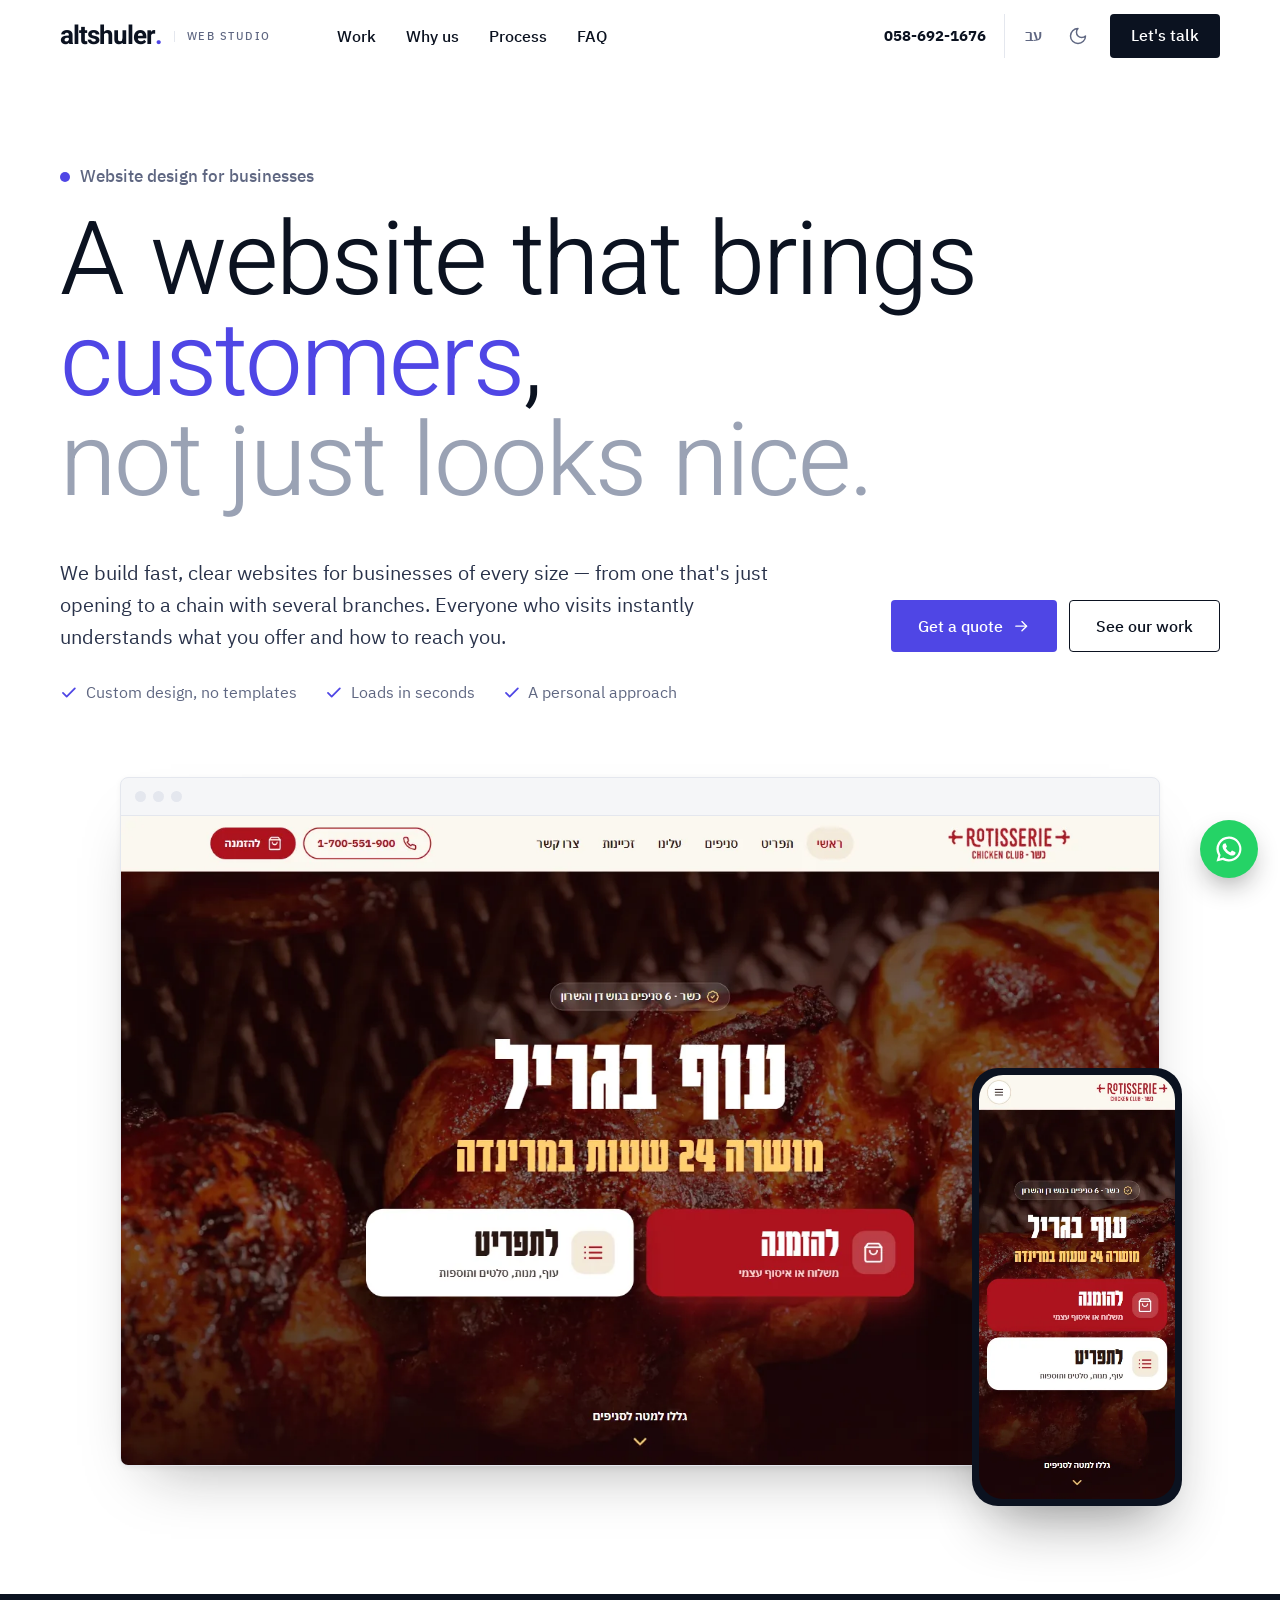
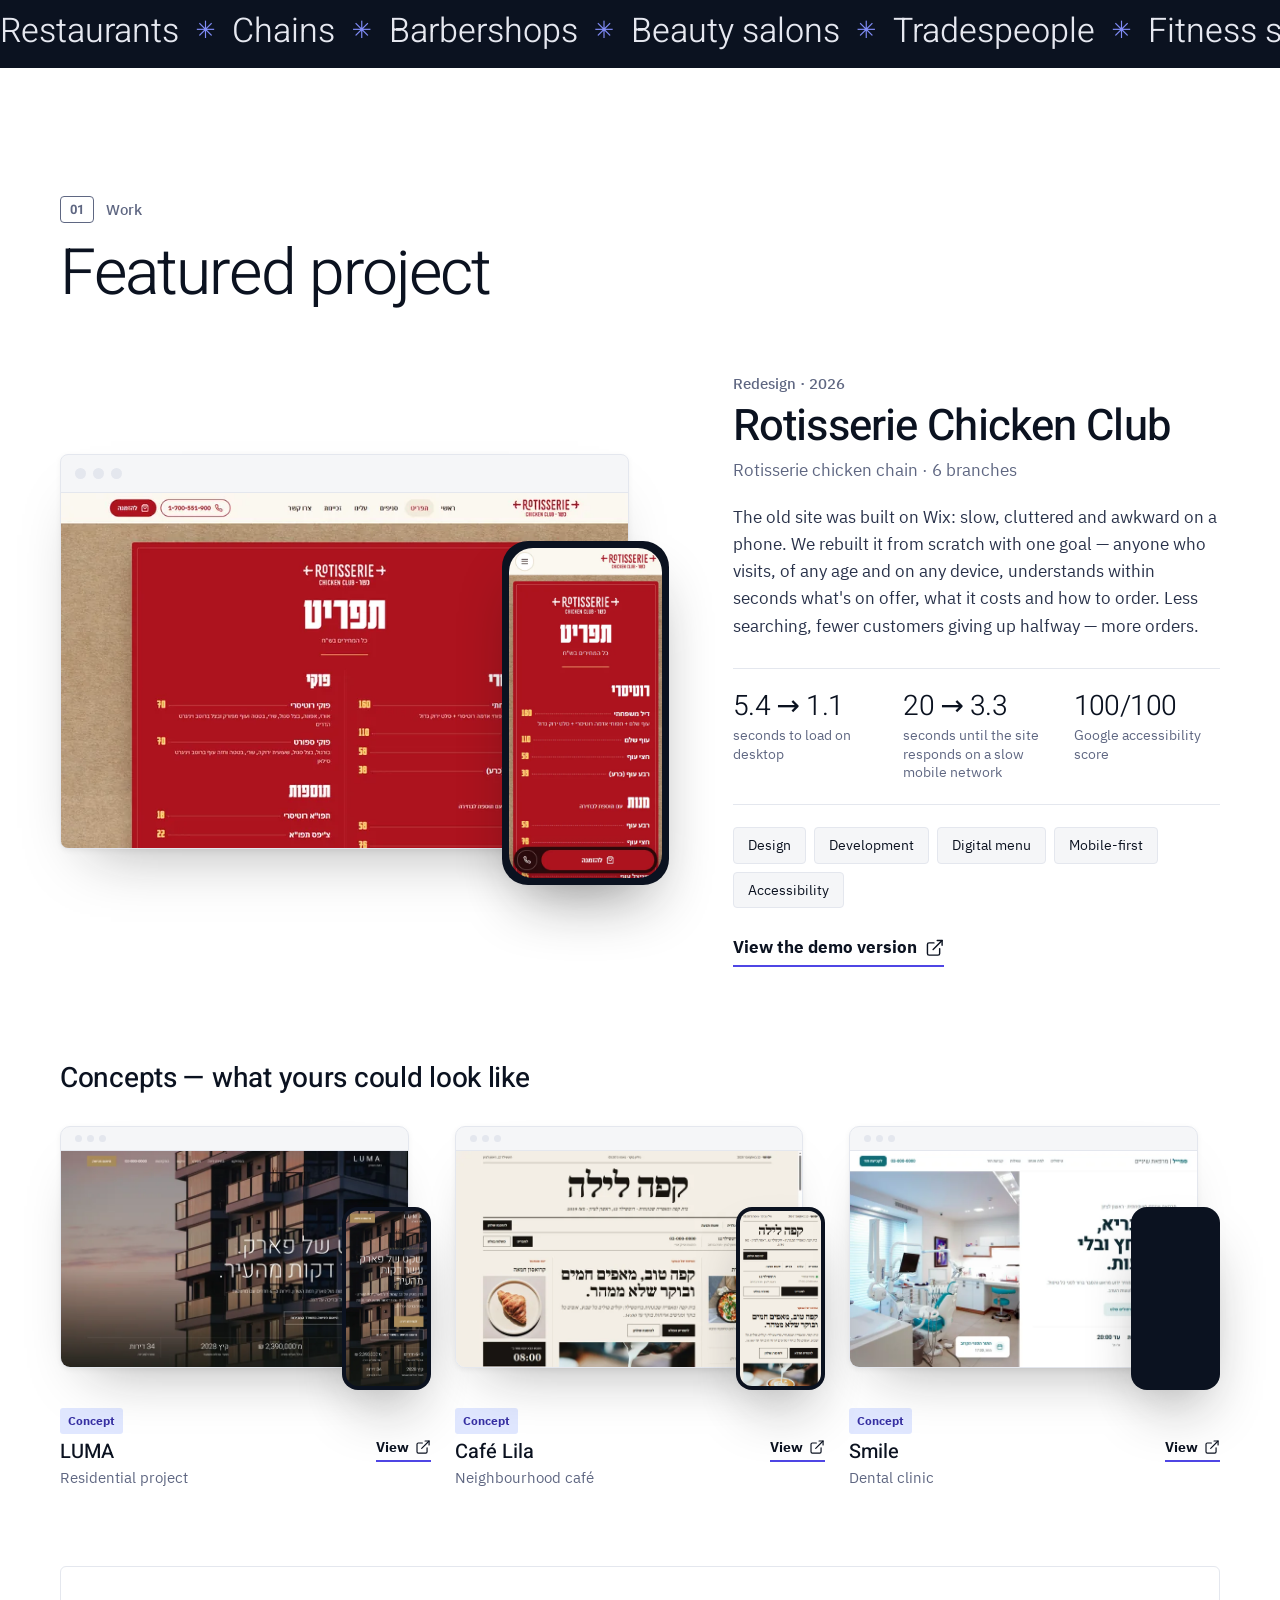
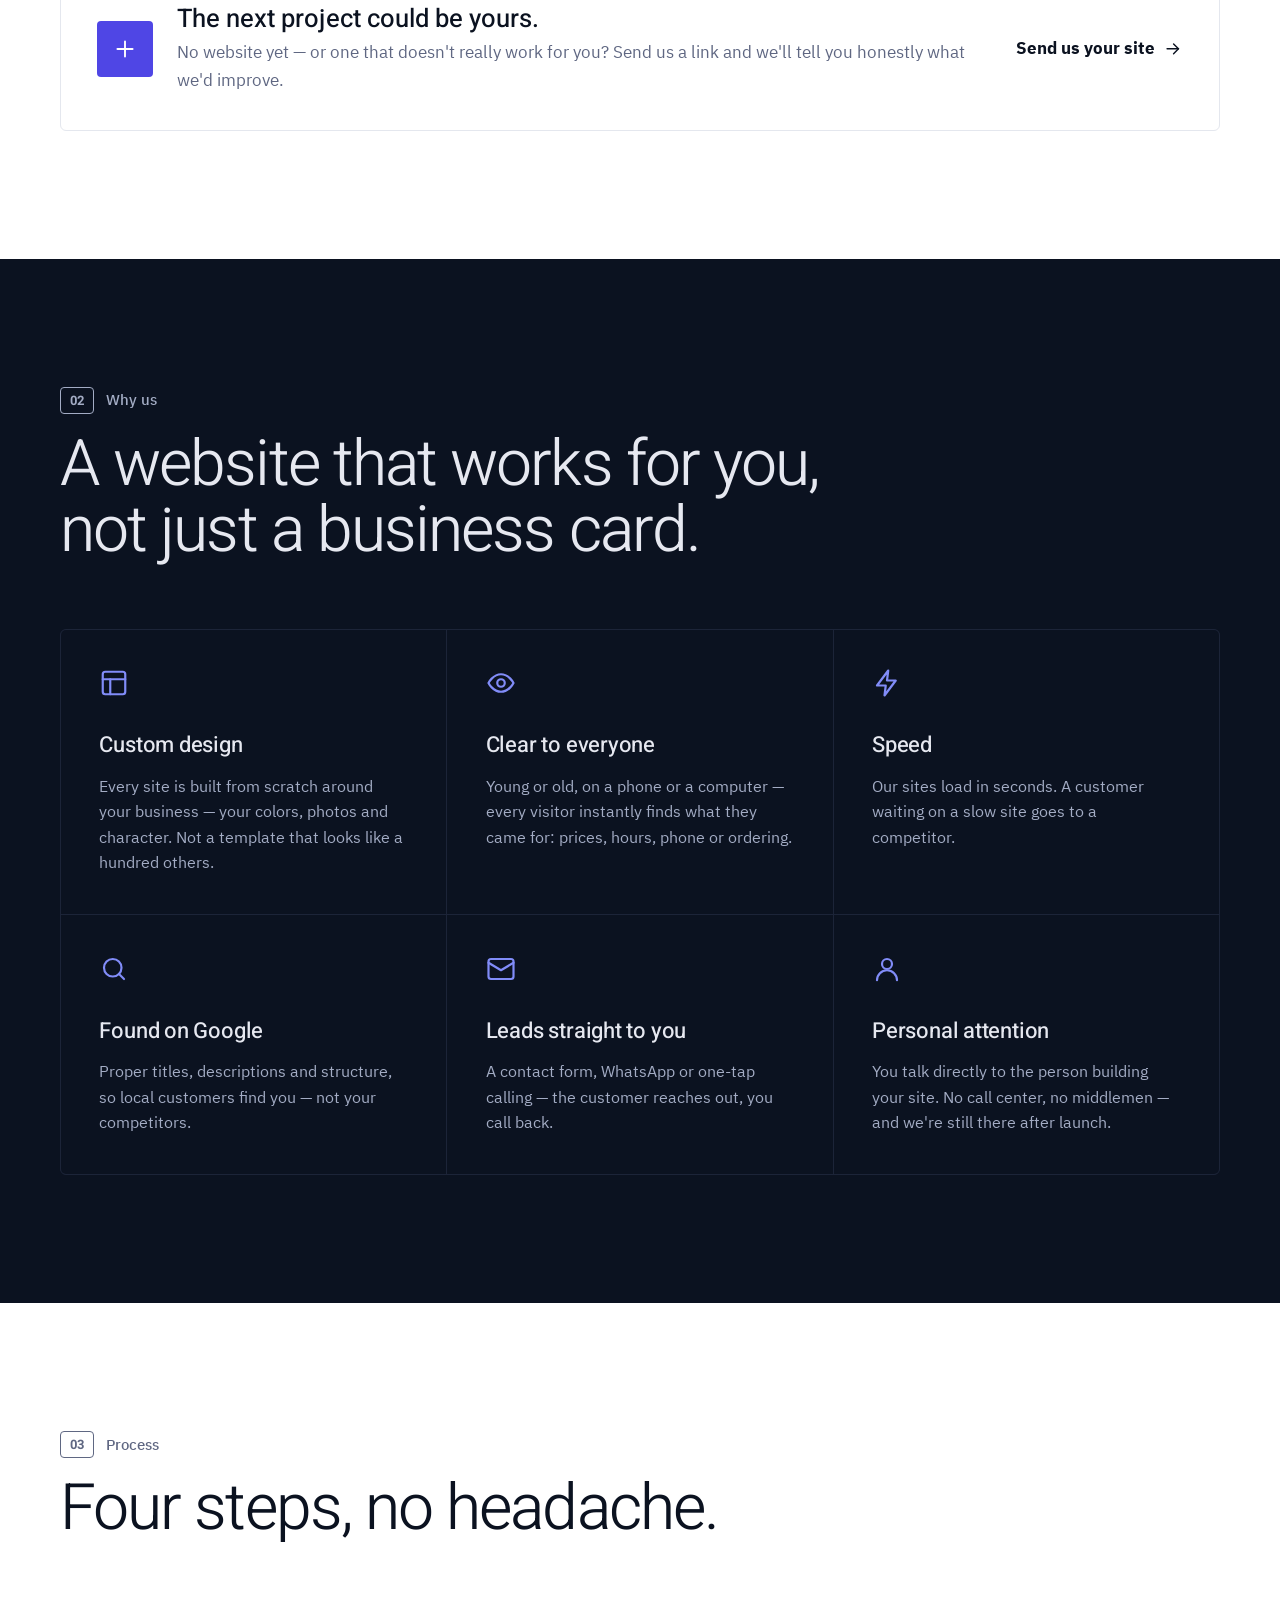
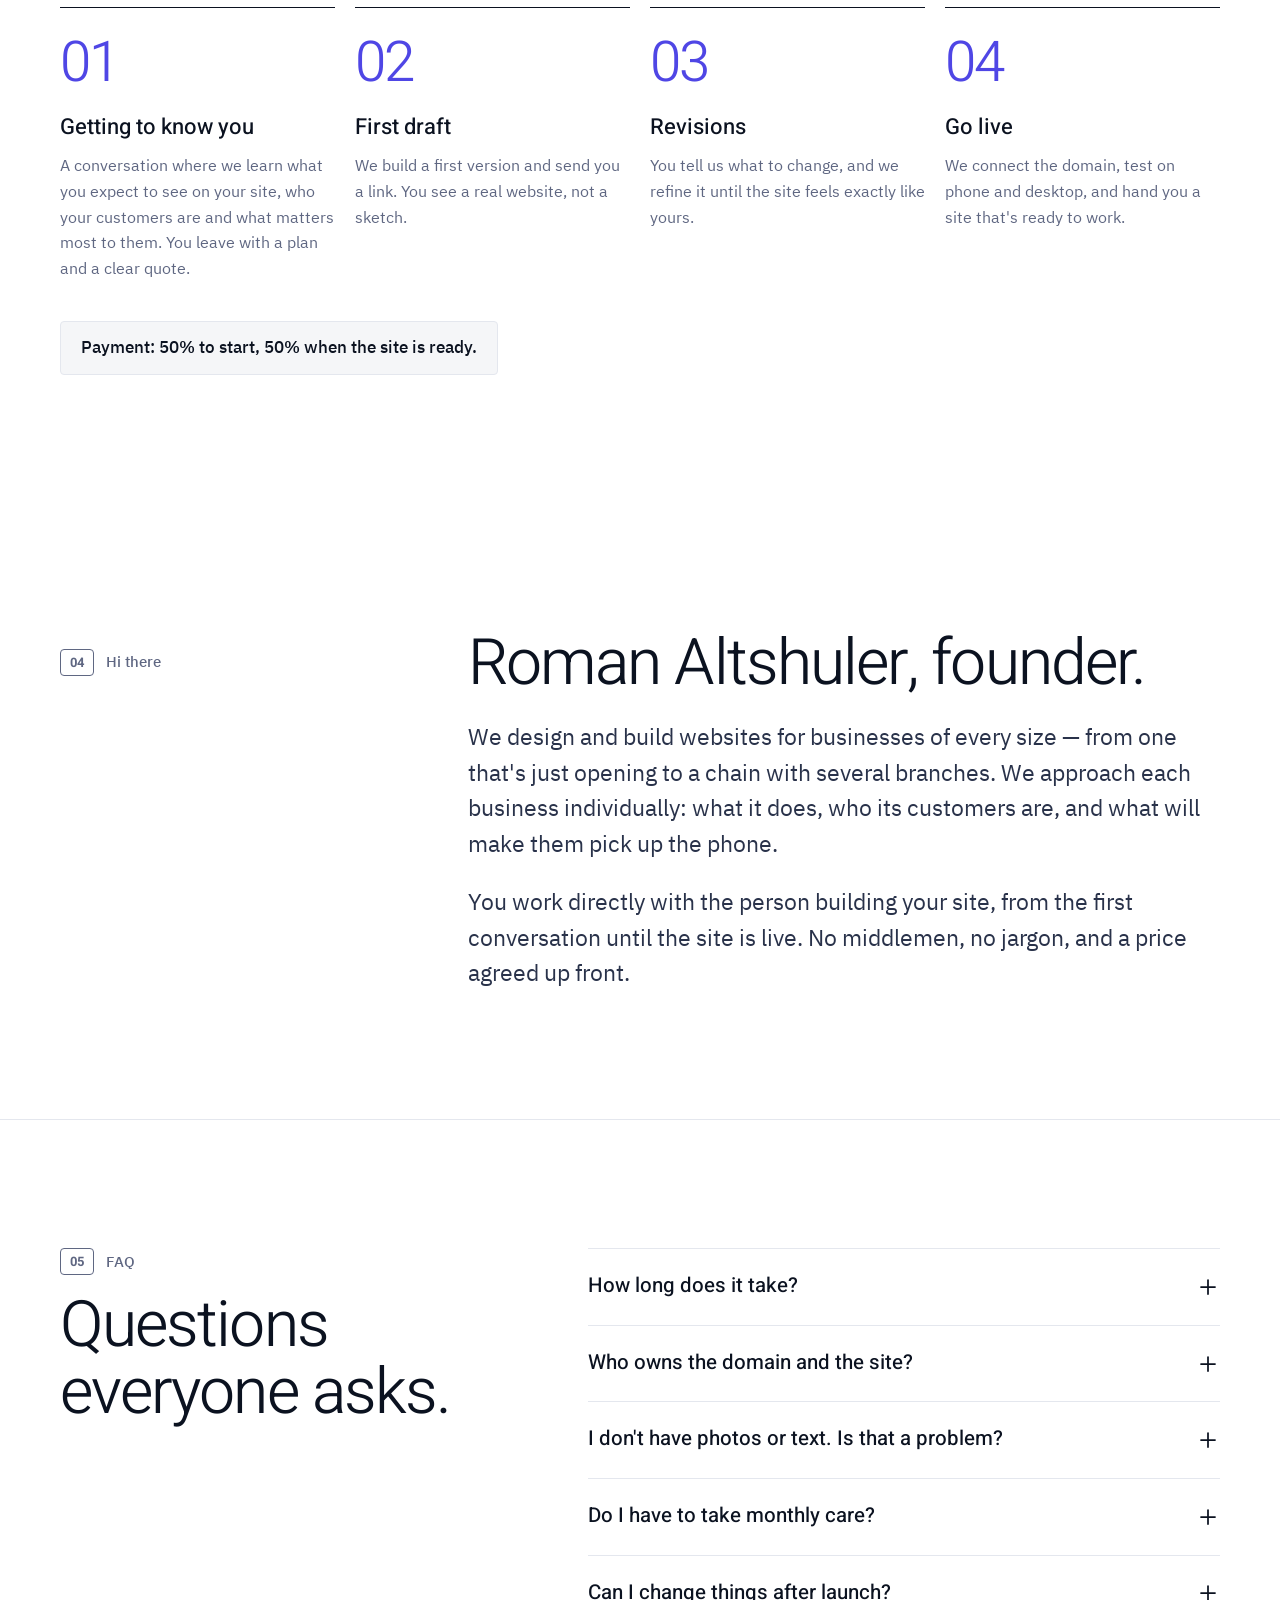
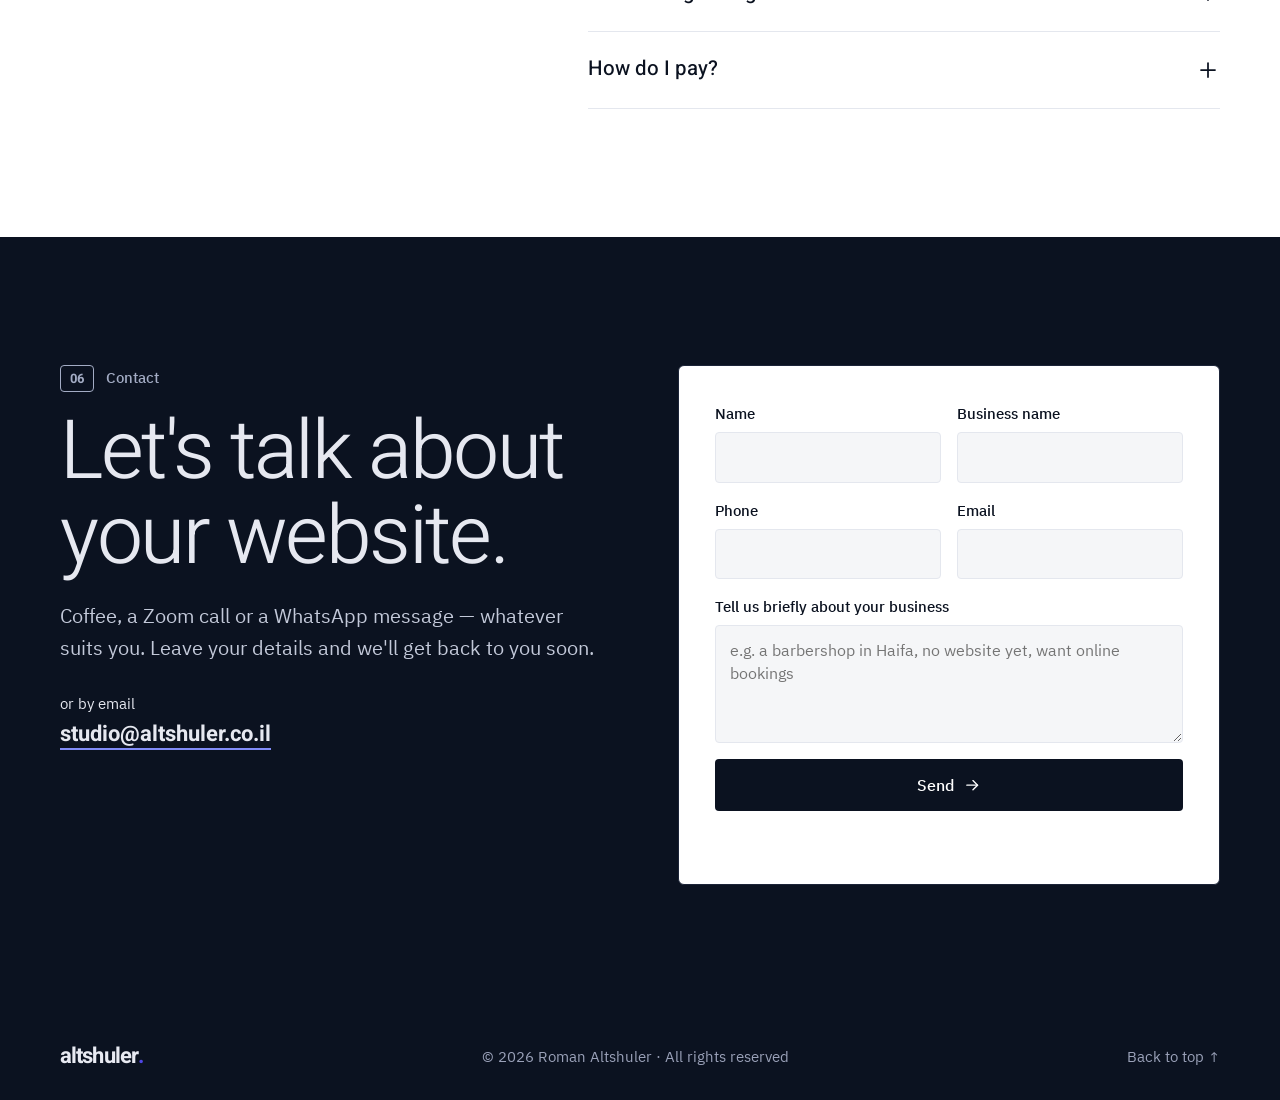
==== commit 6d84e18b: "Merge remote-tracking branch 'origin/main' into test-ideas # Conflicts: #	en/index.html #	index.html" ====
--- a/en/index.html
+++ b/en/index.html
@@ -20,6 +20,7 @@
 <link rel="preload" href="../fonts/heebo-latin-1.woff2" as="font" type="font/woff2" crossorigin>
 <link rel="preload" href="../fonts/ibmplex-latin-3.woff2" as="font" type="font/woff2" crossorigin>
 <style>@font-face { font-family: 'Heebo'; font-style: normal; font-weight: 300; font-display: swap; src: url(../fonts/heebo-hebrew-0.woff2) format('woff2'); unicode-range: U+0307-0308, U+0590-05FF, U+200C-2010, U+20AA, U+25CC, U+FB1D-FB4F; } @font-face { font-family: 'Heebo'; font-style: normal; font-weight: 300; font-display: swap; src: url(../fonts/heebo-latin-1.woff2) format('woff2'); unicode-range: U+0000-00FF, U+0131, U+0152-0153, U+02BB-02BC, U+02C6, U+02DA, U+02DC, U+0304, U+0308, U+0329, U+2000-206F, U+20AC, U+2122, U+2191, U+2193, U+2212, U+2215, U+FEFF, U+FFFD; } @font-face { font-family: 'Heebo'; font-style: normal; font-weight: 400; font-display: swap; src: url(../fonts/heebo-hebrew-0.woff2) format('woff2'); unicode-range: U+0307-0308, U+0590-05FF, U+200C-2010, U+20AA, U+25CC, U+FB1D-FB4F; } @font-face { font-family: 'Heebo'; font-style: normal; font-weight: 400; font-display: swap; src: url(../fonts/heebo-latin-1.woff2) format('woff2'); unicode-range: U+0000-00FF, U+0131, U+0152-0153, U+02BB-02BC, U+02C6, U+02DA, U+02DC, U+0304, U+0308, U+0329, U+2000-206F, U+20AC, U+2122, U+2191, U+2193, U+2212, U+2215, U+FEFF, U+FFFD; } @font-face { font-family: 'Heebo'; font-style: normal; font-weight: 500; font-display: swap; src: url(../fonts/heebo-hebrew-0.woff2) format('woff2'); unicode-range: U+0307-0308, U+0590-05FF, U+200C-2010, U+20AA, U+25CC, U+FB1D-FB4F; } @font-face { font-family: 'Heebo'; font-style: normal; font-weight: 500; font-display: swap; src: url(../fonts/heebo-latin-1.woff2) format('woff2'); unicode-range: U+0000-00FF, U+0131, U+0152-0153, U+02BB-02BC, U+02C6, U+02DA, U+02DC, U+0304, U+0308, U+0329, U+2000-206F, U+20AC, U+2122, U+2191, U+2193, U+2212, U+2215, U+FEFF, U+FFFD; } @font-face { font-family: 'Heebo'; font-style: normal; font-weight: 700; font-display: swap; src: url(../fonts/heebo-hebrew-0.woff2) format('woff2'); unicode-range: U+0307-0308, U+0590-05FF, U+200C-2010, U+20AA, U+25CC, U+FB1D-FB4F; } @font-face { font-family: 'Heebo'; font-style: normal; font-weight: 700; font-display: swap; src: url(../fonts/heebo-latin-1.woff2) format('woff2'); unicode-range: U+0000-00FF, U+0131, U+0152-0153, U+02BB-02BC, U+02C6, U+02DA, U+02DC, U+0304, U+0308, U+0329, U+2000-206F, U+20AC, U+2122, U+2191, U+2193, U+2212, U+2215, U+FEFF, U+FFFD; } @font-face { font-family: 'IBM Plex Sans Hebrew'; font-style: normal; font-weight: 400; font-display: swap; src: url(../fonts/ibmplex-hebrew-2.woff2) format('woff2'); unicode-range: U+0307-0308, U+0590-05FF, U+200C-2010, U+20AA, U+25CC, U+FB1D-FB4F; } @font-face { font-family: 'IBM Plex Sans Hebrew'; font-style: normal; font-weight: 400; font-display: swap; src: url(../fonts/ibmplex-latin-3.woff2) format('woff2'); unicode-range: U+0000-00FF, U+0131, U+0152-0153, U+02BB-02BC, U+02C6, U+02DA, U+02DC, U+0304, U+0308, U+0329, U+2000-206F, U+20AC, U+2122, U+2191, U+2193, U+2212, U+2215, U+FEFF, U+FFFD; } @font-face { font-family: 'IBM Plex Sans Hebrew'; font-style: normal; font-weight: 500; font-display: swap; src: url(../fonts/ibmplex-hebrew-4.woff2) format('woff2'); unicode-range: U+0307-0308, U+0590-05FF, U+200C-2010, U+20AA, U+25CC, U+FB1D-FB4F; } @font-face { font-family: 'IBM Plex Sans Hebrew'; font-style: normal; font-weight: 500; font-display: swap; src: url(../fonts/ibmplex-latin-5.woff2) format('woff2'); unicode-range: U+0000-00FF, U+0131, U+0152-0153, U+02BB-02BC, U+02C6, U+02DA, U+02DC, U+0304, U+0308, U+0329, U+2000-206F, U+20AC, U+2122, U+2191, U+2193, U+2212, U+2215, U+FEFF, U+FFFD; } @font-face { font-family: 'IBM Plex Sans Hebrew'; font-style: normal; font-weight: 600; font-display: swap; src: url(../fonts/ibmplex-hebrew-6.woff2) format('woff2'); unicode-range: U+0307-0308, U+0590-05FF, U+200C-2010, U+20AA, U+25CC, U+FB1D-FB4F; } @font-face { font-family: 'IBM Plex Sans Hebrew'; font-style: normal; font-weight: 600; font-display: swap; src: url(../fonts/ibmplex-latin-7.woff2) format('woff2'); unicode-range: U+0000-00FF, U+0131, U+0152-0153, U+02BB-02BC, U+02C6, U+02DA, U+02DC, U+0304, U+0308, U+0329, U+2000-206F, U+20AC, U+2122, U+2191, U+2193, U+2212, U+2215, U+FEFF, U+FFFD; } @font-face { font-family: 'IBM Plex Sans Hebrew'; font-style: normal; font-weight: 700; font-display: swap; src: url(../fonts/ibmplex-hebrew-8.woff2) format('woff2'); unicode-range: U+0307-0308, U+0590-05FF, U+200C-2010, U+20AA, U+25CC, U+FB1D-FB4F; } @font-face { font-family: 'IBM Plex Sans Hebrew'; font-style: normal; font-weight: 700; font-display: swap; src: url(../fonts/ibmplex-latin-9.woff2) format('woff2'); unicode-range: U+0000-00FF, U+0131, U+0152-0153, U+02BB-02BC, U+02C6, U+02DA, U+02DC, U+0304, U+0308, U+0329, U+2000-206F, U+20AC, U+2122, U+2191, U+2193, U+2212, U+2215, U+FEFF, U+FFFD; }:root{--bg: #F4F1EA;--paper: #FBF9F5;--ink: #121212;--ink-2: #2A2825;--muted: #5E5A53;--line: #DCD6CA;--accent: #FF5A1F;--accent-ink: #121212;--accent-text: #C2410C;--display: 'Rubik', 'Heebo', system-ui, sans-serif;--body: 'Heebo', 'Rubik', system-ui, sans-serif;--wrap: 1240px;--gutter: clamp(16px, 4vw, 40px);--radius: 18px;--ease: cubic-bezier(.2, .7, .2, 1);}*{box-sizing: border-box;}html{scroll-behavior: smooth;scroll-padding-top: 84px;-webkit-text-size-adjust: 100%;}body{margin: 0;background: var(--bg);color: var(--ink);font: 400 17px/1.6 var(--body);-webkit-font-smoothing: antialiased;overflow-x: clip;}img{display: block;max-width: 100%;height: auto;}a{color: inherit;}h1, h2, h3{margin: 0;font-family: var(--display);}p{margin: 0;}ul, ol{margin: 0;padding: 0;list-style: none;}:focus-visible{outline: 3px solid var(--accent);outline-offset: 3px;border-radius: 6px;}.wrap{width: 100%;max-width: var(--wrap);margin-inline: auto;padding-inline: var(--gutter);}.ico{width: 1.15em;height: 1.15em;flex: none;fill: none;stroke: currentColor;stroke-width: 1.75;stroke-linecap: round;stroke-linejoin: round;}.ico.flip{transform: scaleX(-1);}.skip{position: absolute;inset-inline-start: 12px;top: -60px;z-index: 100;background: var(--ink);color: var(--bg);padding: 10px 16px;border-radius: 10px;}.skip:focus{top: 12px;}.btn{display: inline-flex;align-items: center;justify-content: center;gap: .55em;min-height: 52px;padding: 0 26px;border-radius: 999px;border: 1.5px solid transparent;font: 500 16px/1 var(--body);text-decoration: none;cursor: pointer;transition: transform .2s var(--ease), background-color .2s, color .2s, border-color .2s;}.btn:hover{transform: translateY(-2px);}.btn:active{transform: translateY(0);}.btn .ico{transition: transform .2s var(--ease);}.btn:hover .ico{transform: translateX(3px);}.btn:hover .ico.flip{transform: scaleX(-1) translateX(3px);}.btn--accent{background: var(--accent);color: var(--accent-ink);}.btn--accent:hover{background: #ff6d38;}.btn--ink{background: var(--ink);color: var(--bg);}.btn--ink:hover{background: #2b2b2b;}.btn--line{border-color: var(--ink);color: var(--ink);background: transparent;}.btn--line:hover{background: var(--ink);color: var(--bg);}.hdr{position: sticky;top: 0;z-index: 50;background: rgba(244, 241, 234, .86);backdrop-filter: blur(12px);-webkit-backdrop-filter: blur(12px);border-bottom: 1px solid transparent;transition: border-color .3s;}.hdr.is-scrolled{border-bottom-color: var(--line);}.hdr__in{display: flex;align-items: center;justify-content: space-between;gap: 24px;min-height: 72px;}.logo{font: 800 26px/1 var(--display);letter-spacing: -.04em;text-decoration: none;direction: ltr;display: inline-flex;align-items: baseline;gap: 0;}.logo b{color: var(--accent);}.logo small{font: 500 11px/1 var(--body);letter-spacing: .14em;text-transform: uppercase;color: var(--muted);margin-inline-start: 12px;padding-inline-start: 12px;border-inline-start: 1px solid var(--line);align-self: center;}html[dir=rtl] .logo small{letter-spacing: 0;font-size: 13px;}.logo--sm{font-size: 22px;}.nav{display: flex;align-items: center;gap: 4px;}.nav a{padding: 10px 14px;border-radius: 999px;text-decoration: none;font-size: 15.5px;font-weight: 500;transition: background-color .2s;}.nav a:not(.btn):hover{background: rgba(18, 18, 18, .06);}.nav__lang{border: 1.5px solid var(--line);margin-inline: 6px;font-weight: 700 !important;}.nav .nav__cta{min-height: 44px;padding: 0 20px;color: var(--bg);}.burger{display: none;width: 48px;height: 48px;border-radius: 50%;border: 1.5px solid var(--line);background: var(--paper);color: var(--ink);cursor: pointer;align-items: center;justify-content: center;}.burger .ico{width: 22px;height: 22px;}.burger .i-close{display: none;}.hero{padding: clamp(40px, 7vw, 96px) 0 0;}.kicker{display: inline-flex;align-items: center;gap: 10px;font-weight: 500;color: var(--muted);margin-bottom: 22px;}.kicker::before{content: '';width: 10px;height: 10px;border-radius: 50%;background: var(--accent);box-shadow: 0 0 0 5px rgba(255, 90, 31, .18);}.hero__title{position: relative;z-index: 0;font-size: clamp(44px, 8vw, 112px);line-height: .98;font-weight: 800;letter-spacing: -.025em;word-spacing: .04em;}html[dir=rtl] .hero__title{letter-spacing: -.01em;line-height: 1.04;}.hero__title .line{display: block;}.hero__title .line:last-child{color: var(--muted);}.hero__title em{font-style: normal;position: relative;white-space: nowrap;}.hero__title em::after{content: '';position: absolute;inset-inline: -.04em;bottom: .06em;height: .2em;background: var(--accent);z-index: -1;border-radius: 4px;transform-origin: inline-start;animation: mark 1s .7s var(--ease) both;}@keyframes mark{from{transform: scaleX(0);}}html[dir=rtl] .hero__title em::after{transform-origin: right;}html[dir=ltr] .hero__title em::after{transform-origin: left;}.hero__row{display: flex;align-items: flex-end;justify-content: space-between;gap: 32px 48px;flex-wrap: wrap;margin-top: clamp(28px, 4vw, 44px);}.lead{font-size: clamp(18px, 1.6vw, 21px);line-height: 1.55;color: var(--ink-2);max-width: 36em;}.hero__cta{display: flex;gap: 12px;flex-wrap: wrap;}.facts{display: flex;flex-wrap: wrap;gap: 10px 28px;margin-top: 28px;color: var(--muted);font-size: 15.5px;}.facts li{display: inline-flex;align-items: center;gap: 8px;}.facts .ico{color: var(--accent);stroke-width: 2.4;}.hero__media{position: relative;margin-top: clamp(40px, 6vw, 72px);padding-bottom: 40px;}.hero__media .browser{max-width: 1040px;margin-inline: auto;transform: rotate(-1deg);}html[dir=rtl] .hero__media .browser{transform: rotate(1deg);}.hero__media .phone{position: absolute;inset-inline-end: clamp(0px, 3vw, 40px);bottom: 0;width: clamp(130px, 17vw, 210px);transform: rotate(4deg);}html[dir=rtl] .hero__media .phone{transform: rotate(-4deg);}.browser{background: var(--paper);border-radius: 14px;overflow: hidden;border: 1px solid var(--line);box-shadow: 0 30px 60px -30px rgba(18, 18, 18, .35), 0 2px 6px rgba(18, 18, 18, .06);}.browser__bar{display: flex;align-items: center;gap: 7px;height: 38px;padding: 0 14px;border-bottom: 1px solid var(--line);direction: ltr;}.browser__bar i{width: 11px;height: 11px;border-radius: 50%;background: var(--line);}.browser__bar span{margin-inline: auto;font-size: 12.5px;color: var(--muted);background: var(--bg);padding: 4px 18px;border-radius: 999px;}.browser img{width: 100%;}.phone{background: var(--ink);border-radius: 30px;padding: 7px;box-shadow: 0 30px 60px -20px rgba(18, 18, 18, .45);}.phone img{width: 100%;border-radius: 24px;}.band{margin-top: clamp(48px, 7vw, 88px);background: var(--ink);color: var(--bg);overflow: hidden;padding: 20px 0;direction: ltr;}.band__track{display: flex;width: max-content;animation: band 38s linear infinite;}.band span{display: flex;font: 700 clamp(22px, 3vw, 34px)/1 var(--display);white-space: nowrap;}.band i{font-style: normal;color: var(--accent);margin: 0 .7em;font-size: .7em;align-self: center;}@keyframes band{to{transform: translateX(-50%);}}.sec{padding: clamp(72px, 10vw, 140px) 0;}.sec--dark{background: var(--ink);color: var(--bg);}.sec--paper{background: var(--paper);border-block: 1px solid var(--line);}.sec--line{border-top: 1px solid var(--line);}.sec--accent{background: var(--accent);color: var(--accent-ink);}.eyebrow{display: flex;align-items: center;gap: 12px;font-weight: 500;font-size: 15px;color: var(--muted);margin-bottom: 18px;}.eyebrow span{font: 700 13px/1 var(--display);padding: 6px 9px;border: 1.5px solid currentColor;border-radius: 999px;}.sec--dark .eyebrow{color: #A8A298;}.sec--accent .eyebrow{color: var(--ink);}.h2{font-size: clamp(34px, 5vw, 68px);line-height: 1.04;font-weight: 800;letter-spacing: -.03em;max-width: 16em;text-wrap: balance;}html[dir=rtl] .h2{letter-spacing: -.005em;line-height: 1.1;}.h2--xl{font-size: clamp(40px, 6.4vw, 88px);}.lead--sec{margin-top: 20px;color: var(--muted);}.case{display: grid;grid-template-columns: 1.25fr 1fr;gap: clamp(32px, 5vw, 72px);align-items: center;margin-top: clamp(40px, 5vw, 64px);}.case__media{position: relative;padding-bottom: 36px;padding-inline-end: 40px;}.case__media .phone{position: absolute;inset-inline-end: 0;bottom: 0;width: clamp(110px, 13vw, 170px);}.case__meta{font-size: 14.5px;color: var(--muted);font-weight: 500;}.case__name{font-size: clamp(30px, 3.4vw, 44px);line-height: 1.1;letter-spacing: -.02em;margin-top: 8px;direction: ltr;text-align: start;}html[dir=rtl] .case__name{text-align: right;}.case__type{color: var(--muted);margin-top: 6px;}.case__task{margin-top: 20px;color: var(--ink-2);}.stats{display: grid;grid-template-columns: repeat(3, minmax(0, 1fr));gap: 12px 24px;margin: 28px 0 0;padding: 22px 0;border-block: 1px solid var(--line);}.stats div{display: flex;flex-direction: column-reverse;justify-content: flex-end;}.stats dd{margin: 0;white-space: nowrap;font: 800 clamp(22px, 2.2vw, 30px)/1.1 var(--display);letter-spacing: -.02em;text-align: start;}html[dir=rtl] .stats dd{text-align: right;}.stats dt{font-size: 13.5px;line-height: 1.4;color: var(--muted);margin-top: 4px;}.tags{display: flex;flex-wrap: wrap;gap: 8px;margin-top: 22px;}.tags li{font-size: 14px;padding: 6px 14px;border-radius: 999px;background: var(--paper);border: 1px solid var(--line);}.link{display: inline-flex;align-items: center;gap: 8px;margin-top: 26px;font-weight: 700;text-decoration: none;border-bottom: 2px solid var(--accent);padding-bottom: 4px;}.link:hover{color: #B83A0C;}.next{display: grid;grid-template-columns: auto 1fr auto;align-items: center;gap: 24px;margin-top: clamp(48px, 6vw, 80px);padding: clamp(24px, 3vw, 36px);border: 2px dashed #C9C1B2;border-radius: var(--radius);text-decoration: none;transition: border-color .2s, background-color .2s;}.next:hover{border-color: var(--ink);background: var(--paper);}.next__plus{display: grid;place-items: center;width: 56px;height: 56px;border-radius: 50%;background: var(--accent);}.next__plus .ico{width: 26px;height: 26px;}.next strong{display: block;font: 700 clamp(20px, 2vw, 26px)/1.25 var(--display);}.next strong + span{display: block;color: var(--muted);margin-top: 4px;}.next__cta{display: inline-flex;align-items: center;gap: 8px;font-weight: 700;white-space: nowrap;}.grid3{display: grid;grid-template-columns: repeat(3, 1fr);gap: 1px;margin-top: clamp(40px, 5vw, 64px);background: #34322E;border: 1px solid #34322E;border-radius: var(--radius);overflow: hidden;}.feat{background: var(--ink);padding: clamp(26px, 3vw, 40px);transition: background-color .25s;}.feat:hover{background: #1B1A18;}.feat .ico{width: 30px;height: 30px;color: var(--accent);}.feat h3{font-size: 22px;margin-top: 22px;letter-spacing: -.01em;}.feat p{color: #B9B3A8;margin-top: 10px;font-size: 16px;}.steps{display: grid;grid-template-columns: repeat(4, 1fr);gap: 20px;margin-top: clamp(40px, 5vw, 64px);counter-reset: s;}.steps li{position: relative;padding-top: 28px;border-top: 2px solid var(--ink);}.steps__n{display: block;font: 800 clamp(44px, 4.4vw, 64px)/1 var(--display);color: var(--accent-text);letter-spacing: -.03em;}.steps h3{font-size: 22px;margin-top: 18px;}.steps p{color: var(--muted);margin-top: 8px;font-size: 16px;}.note{margin-top: 40px;display: inline-block;padding: 12px 20px;border-radius: 999px;background: var(--paper);border: 1px solid var(--line);font-weight: 500;}.plans{display: grid;grid-template-columns: repeat(3, 1fr);gap: 20px;margin-top: clamp(36px, 4vw, 56px);align-items: stretch;}.plan{position: relative;display: flex;flex-direction: column;background: var(--bg);border: 1px solid var(--line);border-radius: var(--radius);padding: clamp(26px, 2.6vw, 36px);}.plan--pop{background: var(--ink);color: var(--bg);border-color: var(--ink);}.plan__badge{position: absolute;top: -13px;inset-inline-start: 28px;background: var(--accent);color: var(--accent-ink);font-size: 13px;font-weight: 700;padding: 6px 12px;border-radius: 999px;}.plan h3{font-size: 26px;letter-spacing: -.01em;}.plan__d{color: var(--muted);margin-top: 6px;font-size: 16px;min-height: 3.2em;}.plan--pop .plan__d, .plan--pop .plan__once{color: #B9B3A8;}.price{display: flex;align-items: baseline;gap: 6px;margin-top: 22px;}.price span{font: 800 clamp(44px, 4.4vw, 58px)/1 var(--display);letter-spacing: -.03em;}.price small{font-size: 16px;font-weight: 500;}.plan__once{font-size: 14px;color: var(--muted);margin-top: 6px;}.plan ul{margin: 24px 0 28px;display: grid;gap: 11px;flex: 1;align-content: start;}.plan li{display: flex;gap: 10px;align-items: flex-start;font-size: 16px;}.plan li .ico{color: var(--accent);stroke-width: 2.4;margin-top: 4px;}.plan .btn{width: 100%;}.plan--pop .btn--line{border-color: var(--bg);color: var(--bg);}.care{display: flex;justify-content: space-between;align-items: center;gap: 24px 48px;flex-wrap: wrap;margin-top: 20px;padding: clamp(24px, 2.6vw, 34px);border-radius: var(--radius);border: 1.5px solid var(--ink);}.care h3{font-size: 22px;}.care p:not(.price){color: var(--ink-2);margin-top: 6px;max-width: 42em;}.price--sm{margin: 0;}.price--sm span{font-size: clamp(36px, 3.4vw, 46px);}.about{display: grid;grid-template-columns: 1fr 2fr;gap: 32px;align-items: start;}.about .eyebrow{margin-top: 18px;}.about__body p{font-size: clamp(19px, 1.8vw, 24px);line-height: 1.55;color: var(--ink-2);margin-top: 22px;max-width: 34em;}.about__body .h2{max-width: none;}.faq{display: grid;grid-template-columns: 1fr 1.4fr;gap: clamp(32px, 6vw, 96px);align-items: start;}.faq > div:first-child{position: sticky;top: 110px;}.faq__list{border-top: 1px solid var(--line);}details{border-bottom: 1px solid var(--line);}summary{display: flex;justify-content: space-between;align-items: center;gap: 20px;padding: 24px 0;cursor: pointer;list-style: none;font: 700 clamp(18px, 1.6vw, 21px)/1.35 var(--display);}summary::-webkit-details-marker{display: none;}summary .ico{width: 24px;height: 24px;transition: transform .3s var(--ease);}details[open] summary .ico{transform: rotate(45deg);}details p{padding: 0 0 26px;color: var(--ink-2);max-width: 40em;}.contact{display: grid;grid-template-columns: 1fr 1fr;gap: clamp(36px, 6vw, 96px);align-items: start;}.contact .lead{margin-top: 20px;}.contact__mail{margin-top: 28px;display: flex;flex-direction: column;gap: 4px;font-size: 15px;}.contact__mail a{font: 700 clamp(18px, 1.8vw, 22px)/1.3 var(--display);text-decoration: none;border-bottom: 2px solid var(--ink);align-self: flex-start;word-break: break-all;}.form{display: grid;grid-template-columns: 1fr 1fr;gap: 16px;background: var(--bg);color: var(--ink);padding: clamp(22px, 3vw, 36px);border-radius: var(--radius);box-shadow: 0 30px 60px -30px rgba(18, 18, 18, .4);}.form .full{grid-column: 1 / -1;}.form label{display: flex;flex-direction: column;gap: 7px;font-size: 14.5px;font-weight: 500;}.form input, .form select, .form textarea{font: 400 16px/1.4 var(--body);color: var(--ink);background: var(--paper);border: 1.5px solid var(--line);border-radius: 12px;padding: 13px 14px;min-height: 50px;width: 100%;transition: border-color .2s;}html[dir=rtl] .form input[dir=ltr]{text-align: right;}.form textarea{resize: vertical;}.form input:focus, .form select:focus, .form textarea:focus{outline: none;border-color: var(--ink);box-shadow: 0 0 0 3px rgba(255, 90, 31, .35);}.form .is-bad{border-color: #C42B12;}.form .err{color: #A3230D;font-size: 13px;}.form__status{font-weight: 500;min-height: 1.4em;font-size: 15px;}.ftr{background: var(--ink);color: #B9B3A8;padding: 32px 0;font-size: 14.5px;}.ftr__in{display: flex;align-items: center;justify-content: space-between;gap: 16px;flex-wrap: wrap;}.ftr .logo{color: var(--bg);}.ftr a{text-decoration: none;}.ftr a:hover{color: var(--bg);}.js .rv{opacity: 0;transform: translateY(24px);transition: opacity .8s var(--ease), transform .8s var(--ease);transition-delay: var(--d, 0ms);}.js .rv.in{opacity: 1;transform: none;}.js .hero__media.rv{transform: translateY(40px);}.js .hero__media.rv.in{transform: none;}@media (max-width: 1080px){.nav a:not(.btn):not(.nav__lang){padding: 10px 10px;font-size: 15px;}}@media (max-width: 960px){.burger{display: inline-flex;}.nav{position: fixed;inset: 72px 0 auto 0;flex-direction: column;align-items: stretch;gap: 4px;padding: 16px var(--gutter) 28px;background: var(--bg);border-bottom: 1px solid var(--line);box-shadow: 0 30px 40px -30px rgba(18, 18, 18, .3);transform: translateY(-12px);opacity: 0;visibility: hidden;transition: opacity .25s, transform .25s var(--ease), visibility .25s;}.nav.is-open{opacity: 1;transform: none;visibility: visible;}.nav a{font-size: 19px;padding: 14px 8px;border-radius: 12px;}.nav__lang{align-self: flex-start;margin: 8px 0;padding: 10px 18px !important;}.nav .nav__cta{min-height: 54px;margin-top: 6px;font-size: 17px;}.burger[aria-expanded=true] .i-open{display: none;}.burger[aria-expanded=true] .i-close{display: block;}.case{grid-template-columns: 1fr;}.grid3{grid-template-columns: 1fr 1fr;}.steps{grid-template-columns: 1fr 1fr;gap: 36px 20px;}.plans{grid-template-columns: 1fr;max-width: 560px;}.plan__d{min-height: 0;}.about, .faq, .contact{grid-template-columns: 1fr;}.faq > div:first-child{position: static;}}@media (max-width: 640px){body{font-size: 16px;}.logo small{display: none;}.hero__cta{width: 100%;}.hero__cta .btn{flex: 1 1 auto;}.hero__media{padding-bottom: 24px;}.hero__media .browser{transform: none !important;}.hero__media .phone{width: 34%;inset-inline-end: 0;bottom: -6px;}.browser__bar{height: 30px;}.browser__bar span{font-size: 11px;padding: 3px 12px;}.phone{border-radius: 22px;padding: 5px;}.phone img{border-radius: 18px;}.case__media{padding-inline-end: 24px;}.case__media .phone{width: 32%;}.stats{grid-template-columns: auto auto auto;justify-content: space-between;gap: 12px 14px;}.stats dd{font-size: 21px;}.stats dt{font-size: 13px;}.grid3, .steps{grid-template-columns: 1fr;}.next{grid-template-columns: 1fr;}.next__cta{white-space: normal;}.form{grid-template-columns: 1fr;}.care{flex-direction: column;align-items: flex-start;}}@media (prefers-reduced-motion: reduce){html{scroll-behavior: auto;}*, *::before, *::after{animation: none !important;transition: none !important;}.js .rv{opacity: 1;transform: none;}}.up{animation: up .9s var(--ease) both;animation-delay: var(--d, 0ms);}@keyframes up{from{opacity: .01;transform: translateY(26px);}}.hero__media.up{animation-duration: 1.1s;}@media (prefers-reduced-motion: reduce){.up{animation: none;}}.plan--vip{border: 2px solid var(--accent);background: var(--paper);}.plan__badge--vip{background: var(--ink);color: var(--bg);}.price--word span{font-size: clamp(34px, 3.2vw, 44px);line-height: 1.1;}.plan--vip .plan__once{color: var(--ink-2);}.plan li.plan__plus{font-weight: 700;padding-bottom: 2px;}.form{position: relative;}.form .hp{position: absolute;inset-inline-start: 0;top: 0;width: 1px !important;height: 1px;min-height: 0;padding: 0;border: 0;opacity: 0;overflow: hidden;clip-path: inset(50%);pointer-events: none;}.nav .nav__phone{font-weight: 700;font-size: 15px;padding-inline: 10px;}.sel{position: relative;max-width: 1040px;margin-inline: auto;}.sel::before{content: '';position: absolute;inset: -12px;border: 1px solid var(--accent);pointer-events: none;opacity: 0;animation: selIn .6s 1s var(--ease) forwards;}.sel__c{position: absolute;width: 9px;height: 9px;background: var(--paper);border: 1.5px solid var(--accent);z-index: 2;opacity: 0;animation: selIn .4s 1.2s var(--ease) forwards;}.sel__c--1{top: -16px;left: -16px;}.sel__c--2{top: -16px;right: -16px;}.sel__c--3{bottom: -16px;left: -16px;}.sel__c--4{bottom: -16px;right: -16px;}.sel__tag{position: absolute;top: -40px;inset-inline-start: -12px;background: var(--accent);color: var(--accent-ink);font: 500 12px/1 ui-monospace, 'Consolas', monospace;padding: 6px 9px;border-radius: 3px;opacity: 0;animation: selIn .4s 1.35s var(--ease) forwards;}html[dir=rtl] .sel__tag{inset-inline-start: auto;left: -12px;}@keyframes selIn{to{opacity: 1;}}.hero__media .sel .browser, html[dir=rtl] .hero__media .sel .browser{max-width: none;transform: none;}.concepts__title{font-size: clamp(22px, 2.2vw, 28px);margin-top: clamp(56px, 7vw, 96px);letter-spacing: -.01em;}.concepts{display: grid;grid-template-columns: repeat(3, 1fr);gap: 24px;margin-top: 24px;}.concept{text-decoration: none;display: flex;flex-direction: column;gap: 18px;}.concept__media{position: relative;padding-bottom: 22px;padding-inline-end: 22px;}.concept__media .browser{border-radius: 10px;}.concept__media .browser__bar{height: 24px;gap: 5px;}.concept__media .browser__bar i{width: 7px;height: 7px;}.concept__media .phone{position: absolute;inset-inline-end: 0;bottom: 0;width: 24%;border-radius: 16px;padding: 4px;}.concept__media .phone img{border-radius: 12px;}.concept__media img{transition: transform .5s var(--ease);}.concept:hover .browser img{transform: scale(1.02);}.concept__info{display: grid;grid-template-columns: 1fr auto;align-items: center;gap: 2px 12px;}.concept__info strong{font: 700 20px/1.2 var(--display);grid-column: 1;}.concept__info span:not(.concept__tag):not(.concept__open){color: var(--muted);font-size: 15px;grid-column: 1;}.concept__tag{grid-column: 1;justify-self: start;font-size: 12px;font-weight: 700;color: var(--accent-ink);background: #FFD9C7;padding: 3px 8px;border-radius: 3px;margin-bottom: 4px;}.concept__open{grid-column: 2;grid-row: 1 / 4;display: inline-flex;align-items: center;gap: 6px;font-weight: 700;font-size: 14px;border-bottom: 2px solid var(--accent);padding-bottom: 2px;}.wa{position: fixed;bottom: 22px;inset-inline-end: 22px;z-index: 60;width: 58px;height: 58px;border-radius: 50%;background: #25D366;display: grid;place-items: center;box-shadow: 0 12px 28px -8px rgba(18, 18, 18, .45);transition: transform .2s var(--ease);}html[dir=rtl] .wa{inset-inline-end: auto;left: 22px;}.wa:hover{transform: scale(1.06);}.wa svg{width: 30px;height: 30px;fill: #fff;}@media (max-width: 960px){.concepts{grid-template-columns: 1fr;max-width: 560px;}.nav .nav__phone{font-size: 18px;}}@media (max-width: 640px){.sel::before{inset: -8px;}.sel__c{display: none;}.sel__tag{top: -30px;}.wa{width: 52px;height: 52px;bottom: 16px;left: 16px;}}@media (prefers-reduced-motion: reduce){.sel::before, .sel__c, .sel__tag{opacity: 1;}}:root{--bg: #FFFFFF;--paper: #F5F6F8;--ink: #0B1220;--ink-2: #29324A;--muted: #5F6782;--line: #E4E7EE;--accent: #4F46E5;--accent-ink: #FFFFFF;--accent-text: #4F46E5;--accent-hover: #4338CA;--accent-soft: #818CF8;--dim: #9AA2B4;--hdr: rgba(255, 255, 255, .92);--hover: rgba(11, 18, 32, .06);--btn-ink: #0B1220;--btn-ink-text: #FFFFFF;--deep: #0B1220;--deep-2: #111A2E;--deep-line: #1C2438;--deep-ink: #E6E8F0;--deep-muted: #A3ACC4;--deep-sub: #C3C9D9;--ftr: #0B1220;--phone: #0B1220;--tag-bg: #E0E7FF;--tag-ink: #3730A3;--err: #B42318;color-scheme: light;--display: 'Heebo', system-ui, sans-serif;--body: 'IBM Plex Sans Hebrew', 'Heebo', system-ui, sans-serif;--radius: 6px;}:root[data-theme=dark]{--bg: #0A0D16;--paper: #111627;--ink: #E8EAF2;--ink-2: #C6CADA;--muted: #8890A8;--line: #1F2640;--accent: #6366F1;--accent-ink: #FFFFFF;--accent-text: #A5B4FC;--accent-hover: #4F46E5;--accent-soft: #818CF8;--dim: #5E6684;--hdr: rgba(10, 13, 22, .85);--hover: rgba(255, 255, 255, .06);--btn-ink: #E8EAF2;--btn-ink-text: #0A0D16;--deep: #111627;--deep-2: #151B30;--deep-line: #1F2640;--deep-ink: #E8EAF2;--deep-muted: #9AA1B8;--deep-sub: #C6CADA;--ftr: #070910;--phone: #000000;--tag-bg: #1E1B4B;--tag-ink: #C7D2FE;--err: #FCA5A5;color-scheme: dark;}body{transition: background-color .3s, color .3s;}.hdr{background: var(--hdr);}.nav a:not(.btn):hover{background: var(--hover);}.btn, .nav a, .nav__lang, .burger, .theme, .tags li, .note, .eyebrow span, .form input, .form select, .form textarea{border-radius: 4px;}.btn--accent{color: var(--accent-ink);}.btn--accent:hover{background: var(--accent-hover);}.btn--ink, .btn--ink:hover, .nav .nav__cta{background: var(--btn-ink);color: var(--btn-ink-text);}.btn--ink:hover{opacity: .88;}.btn--line:hover{background: var(--ink);color: var(--bg);}.theme{display: inline-flex;align-items: center;justify-content: center;width: 44px;height: 44px;flex: none;border: 1.5px solid var(--line);background: transparent;color: var(--ink);cursor: pointer;transition: background-color .2s;}.theme:hover{background: var(--hover);}.theme .ico{width: 20px;height: 20px;}.theme .i-sun{display: none;}:root[data-theme=dark] .theme .i-sun{display: block;}:root[data-theme=dark] .theme .i-moon{display: none;}.hdr__in{gap: 12px;}.hdr__in .nav{margin-inline-start: auto;}.hero__media .browser, html[dir=rtl] .hero__media .browser, .hero__media .phone, html[dir=rtl] .hero__media .phone{transform: none;}.hero__title{font-weight: 300;letter-spacing: -.02em;}html[dir=rtl] .hero__title{letter-spacing: 0;}.hero__title em{color: var(--accent-text);}.hero__title em::after{display: none;}.hero__title .line:last-child{color: var(--dim);}.kicker::before{box-shadow: none;}.h2, .steps__n, .stats dd, .band span{font-weight: 300;}.case__name, .feat h3, .steps h3, summary, .next strong, .concept__info strong, .concepts__title{font-weight: 500;}.logo b{color: var(--accent-text);}.band{background: var(--deep);color: var(--deep-ink);}.band i{color: var(--accent-soft);}.sec--dark{background: var(--deep);color: var(--deep-ink);}.sec--dark .eyebrow{color: var(--deep-muted);}.grid3{background: var(--deep-line);border-color: var(--deep-line);}.feat{background: var(--deep);}.feat:hover{background: var(--deep-2);}.feat .ico{color: var(--accent-soft);}.feat p{color: var(--deep-muted);}.sec--accent{background: var(--deep);color: var(--deep-ink);}.sec--accent .eyebrow{color: var(--deep-muted);}.sec--accent .lead{color: var(--deep-sub);}.contact__mail a{border-color: var(--accent-soft);}.form{box-shadow: none;border: 1px solid var(--deep-line);}.form input:focus, .form select:focus, .form textarea:focus{border-color: var(--accent);box-shadow: 0 0 0 3px color-mix(in srgb, var(--accent) 28%, transparent);}.form .err{color: var(--err);}.browser{border-radius: 8px;}.phone{background: var(--phone);border-radius: 26px;}.next{border-style: solid;border-width: 1px;border-color: var(--line);}.next:hover{border-color: var(--accent);background: var(--paper);}.next__plus{border-radius: 4px;color: #fff;background: var(--accent);}.steps li{border-top: 1px solid var(--ink);}.steps__n{color: var(--accent-text);}.link{border-color: var(--accent);}.link:hover{color: var(--accent-text);}.concept__tag{background: var(--tag-bg);color: var(--tag-ink);}.concept__open{border-color: var(--accent);}.ftr{background: var(--ftr);color: #9AA1B8;}.ftr .logo{color: #E8EAF2;}.ftr a:hover{color: #FFFFFF;}:focus-visible{outline-color: var(--accent);}@media (max-width: 960px){.hdr__in .theme{margin-inline-start: auto;}}@media (min-width: 961px){.hdr__in .nav{flex: 1;margin-inline-start: 40px;gap: 2px;}.nav .nav__phone{margin-inline-start: auto;padding-inline-end: 18px;border-inline-end: 1px solid var(--line);border-radius: 0;}.nav .nav__phone:hover{background: none;color: var(--accent-text);}.theme--m{display: none;}}.nav__lang{border: 0;margin-inline: 4px 0;font-weight: 600 !important;font-size: 14.5px !important;color: var(--muted);}.nav__lang:hover{color: var(--ink);}.theme{border: 0;width: 40px;height: 40px;color: var(--muted);border-radius: 50%;}.theme:hover{color: var(--ink);background: var(--hover);}.nav .theme{margin-inline-end: 10px;}@media (max-width: 960px){.nav .theme{display: none;}.hdr__in .theme--m{margin-inline-start: auto;}}@media (min-width: 961px){html[dir=rtl] .nav .nav__phone{margin-inline-start: 0;margin-right: auto;padding-right: 14px;padding-left: 18px;border-right: 0;border-left: 1px solid var(--line);}}</style>
+<!-- Cloudflare Web Analytics --><script type='module' src='https://static.cloudflareinsights.com/beacon.min.js' data-cf-beacon='{"token": "66b2348cb5484e7c83818f362bb64319"}'></script><!-- End Cloudflare Web Analytics -->
 </head>
 <body>
 <a class="skip" href="#main">Skip to content</a>
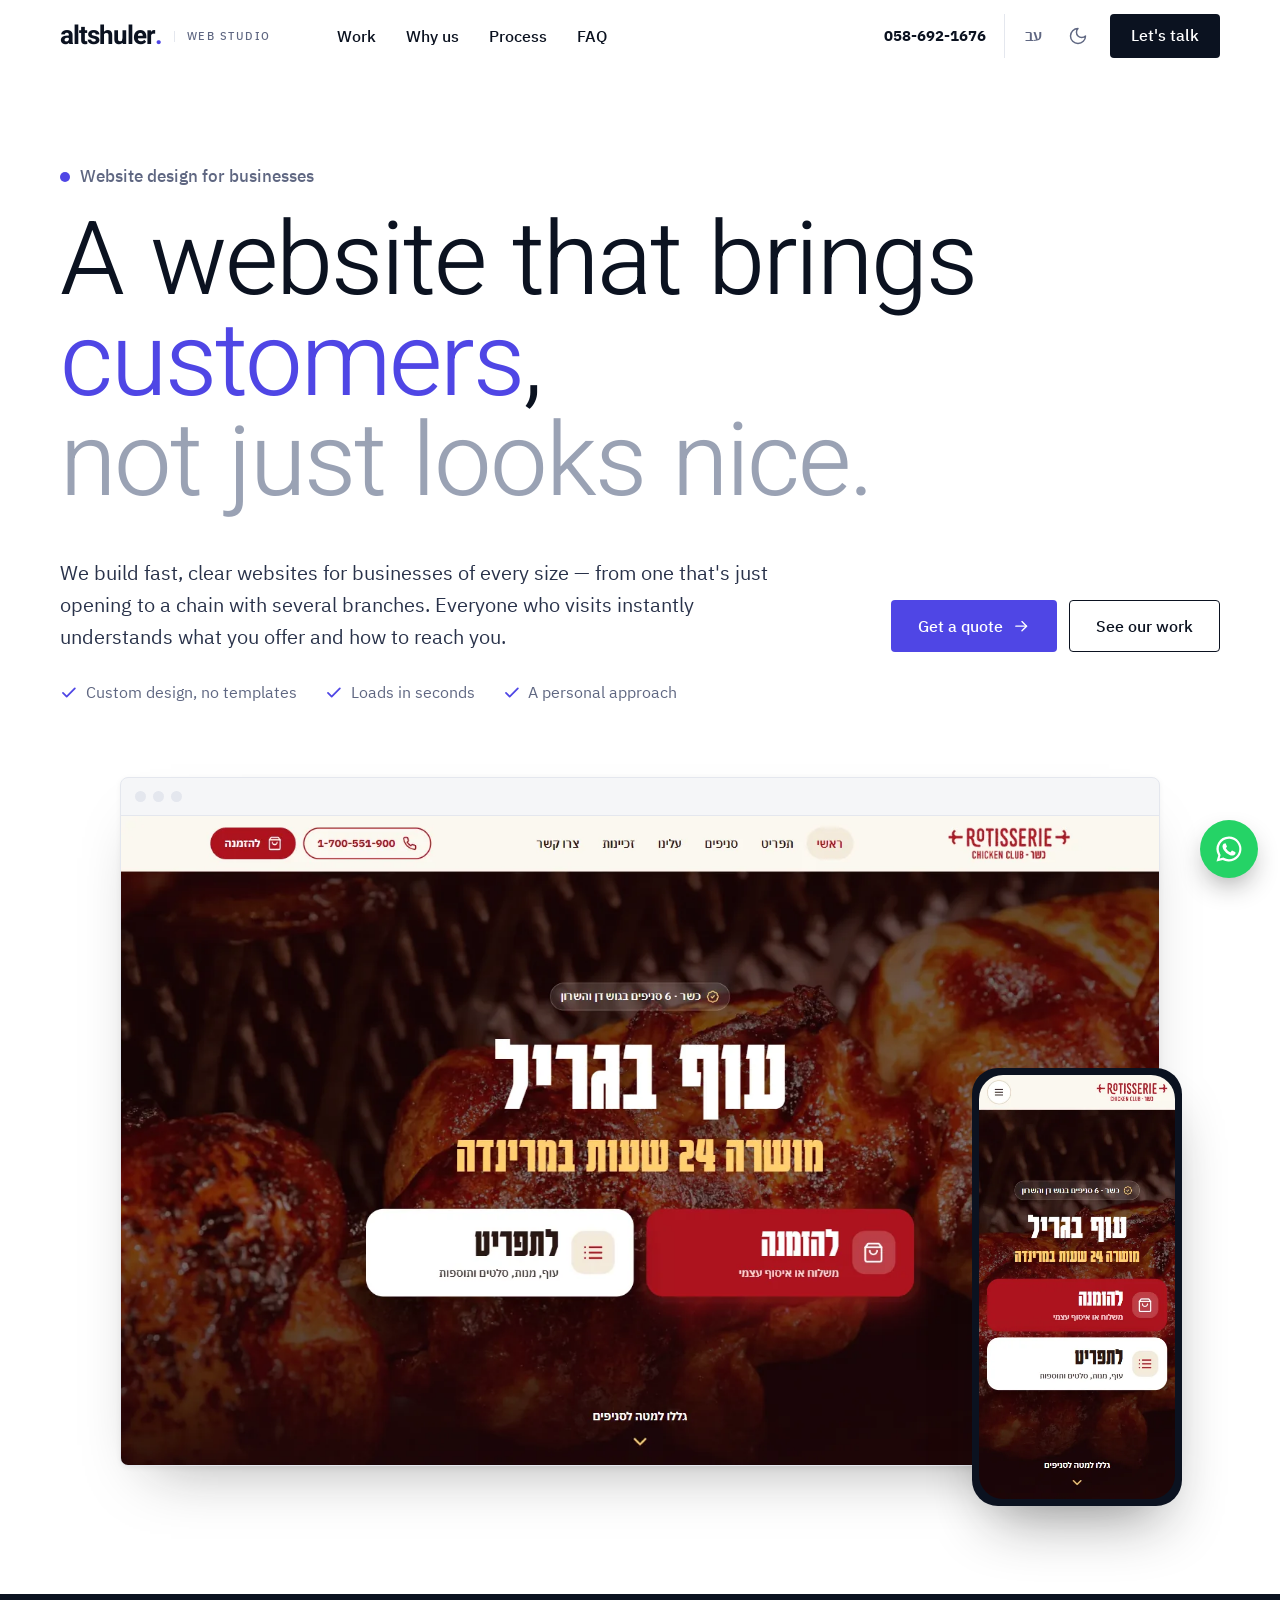
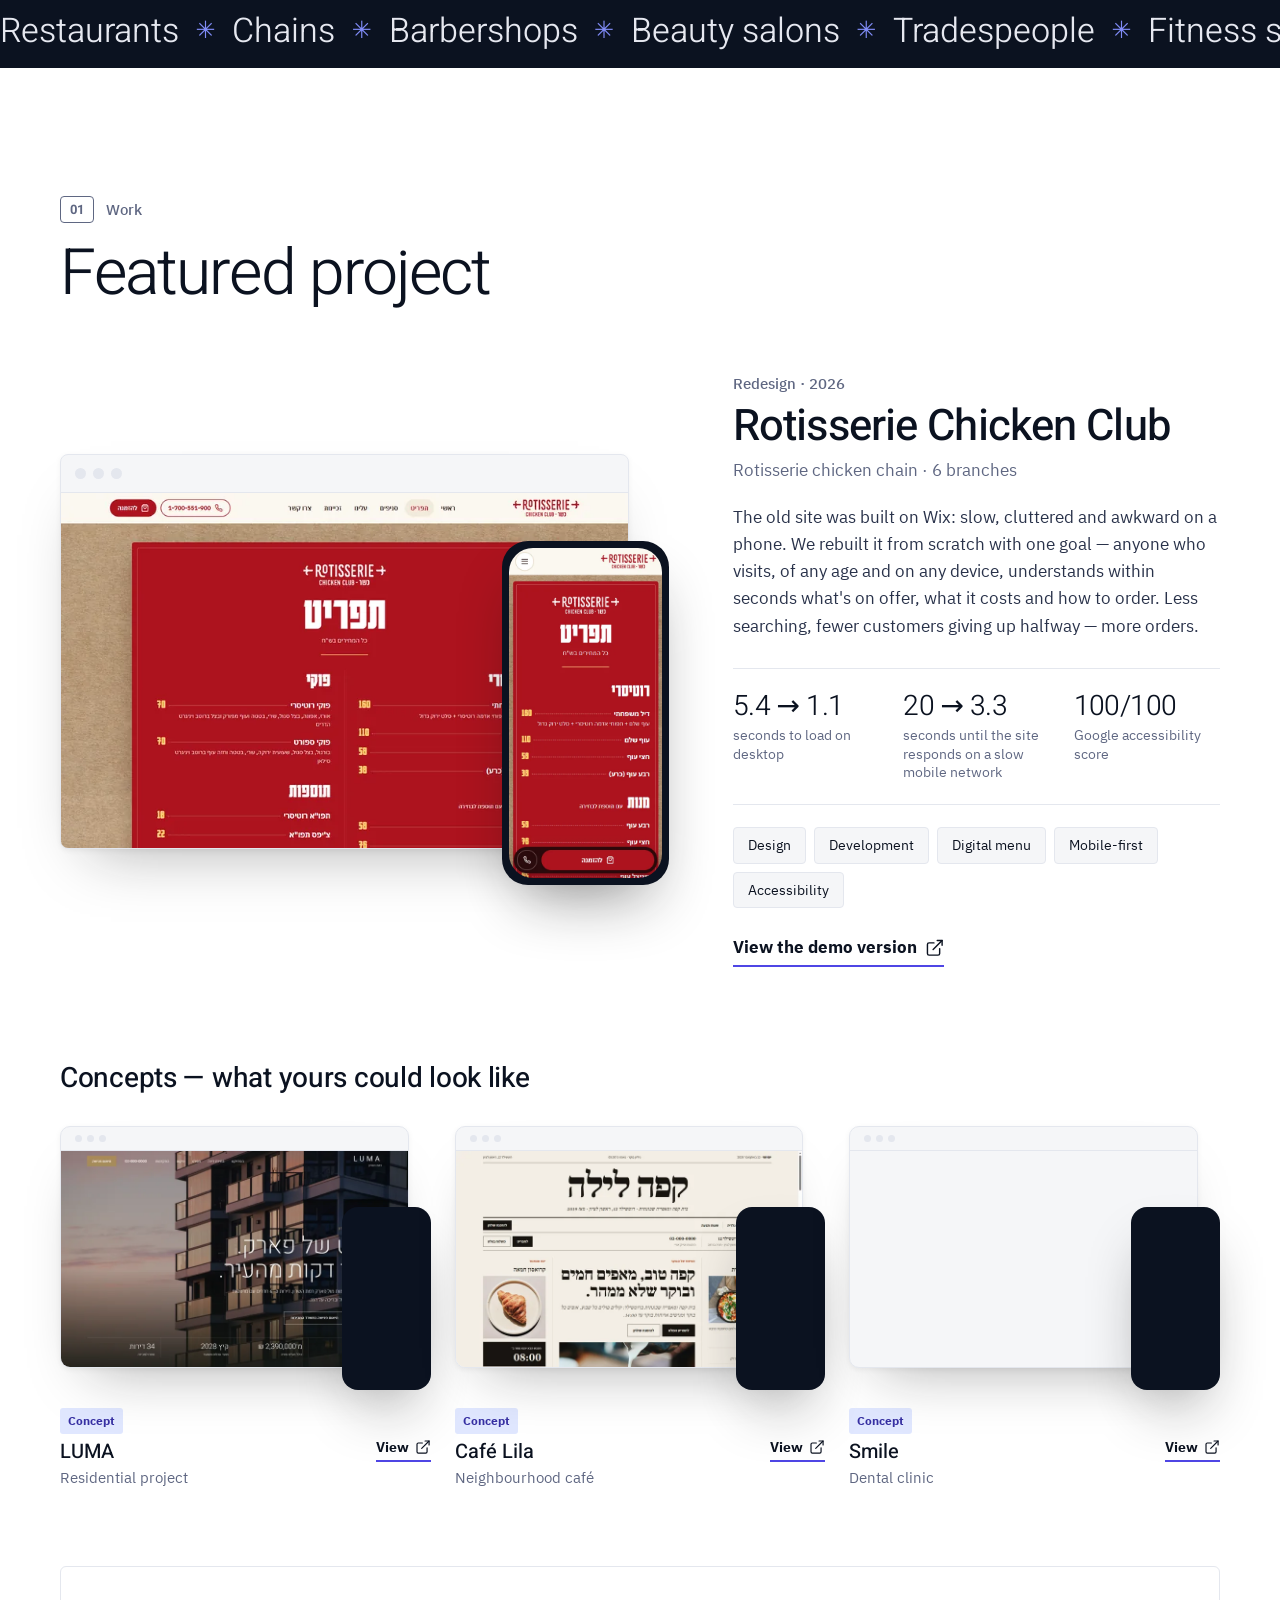
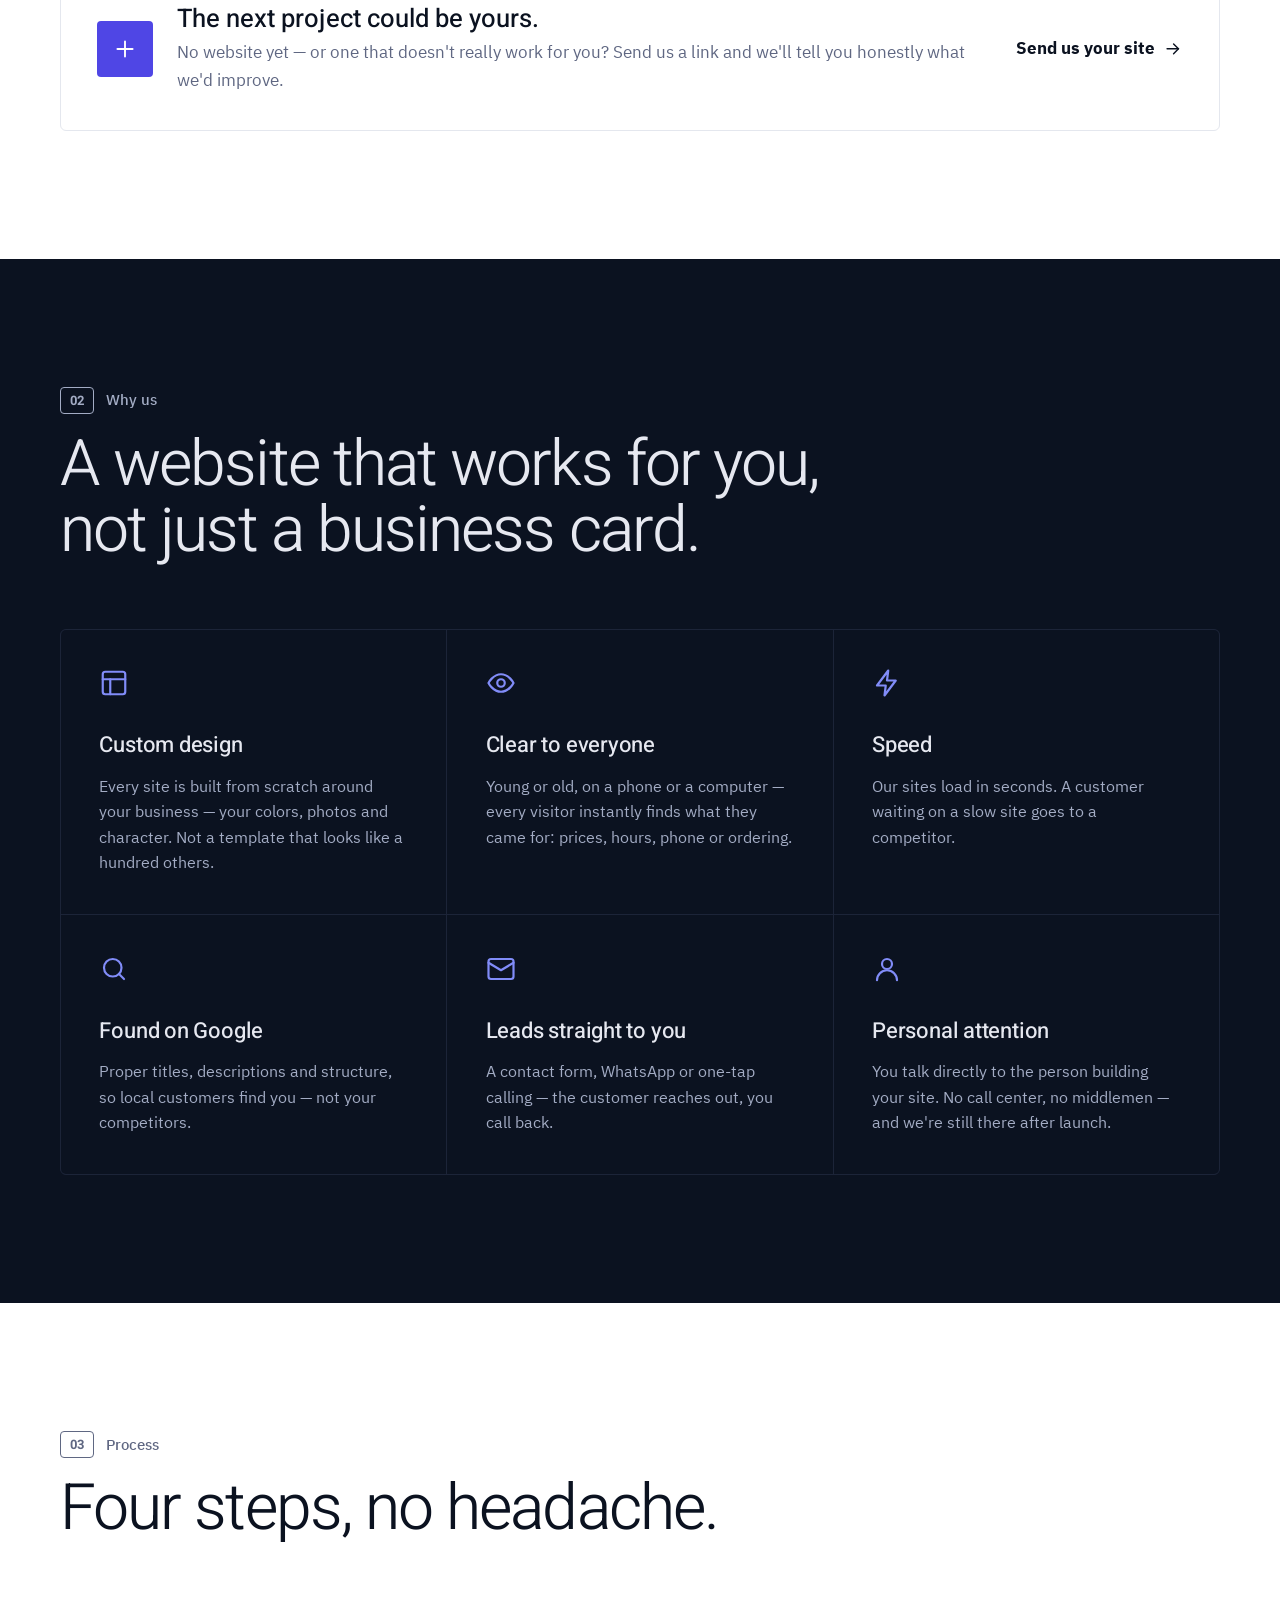
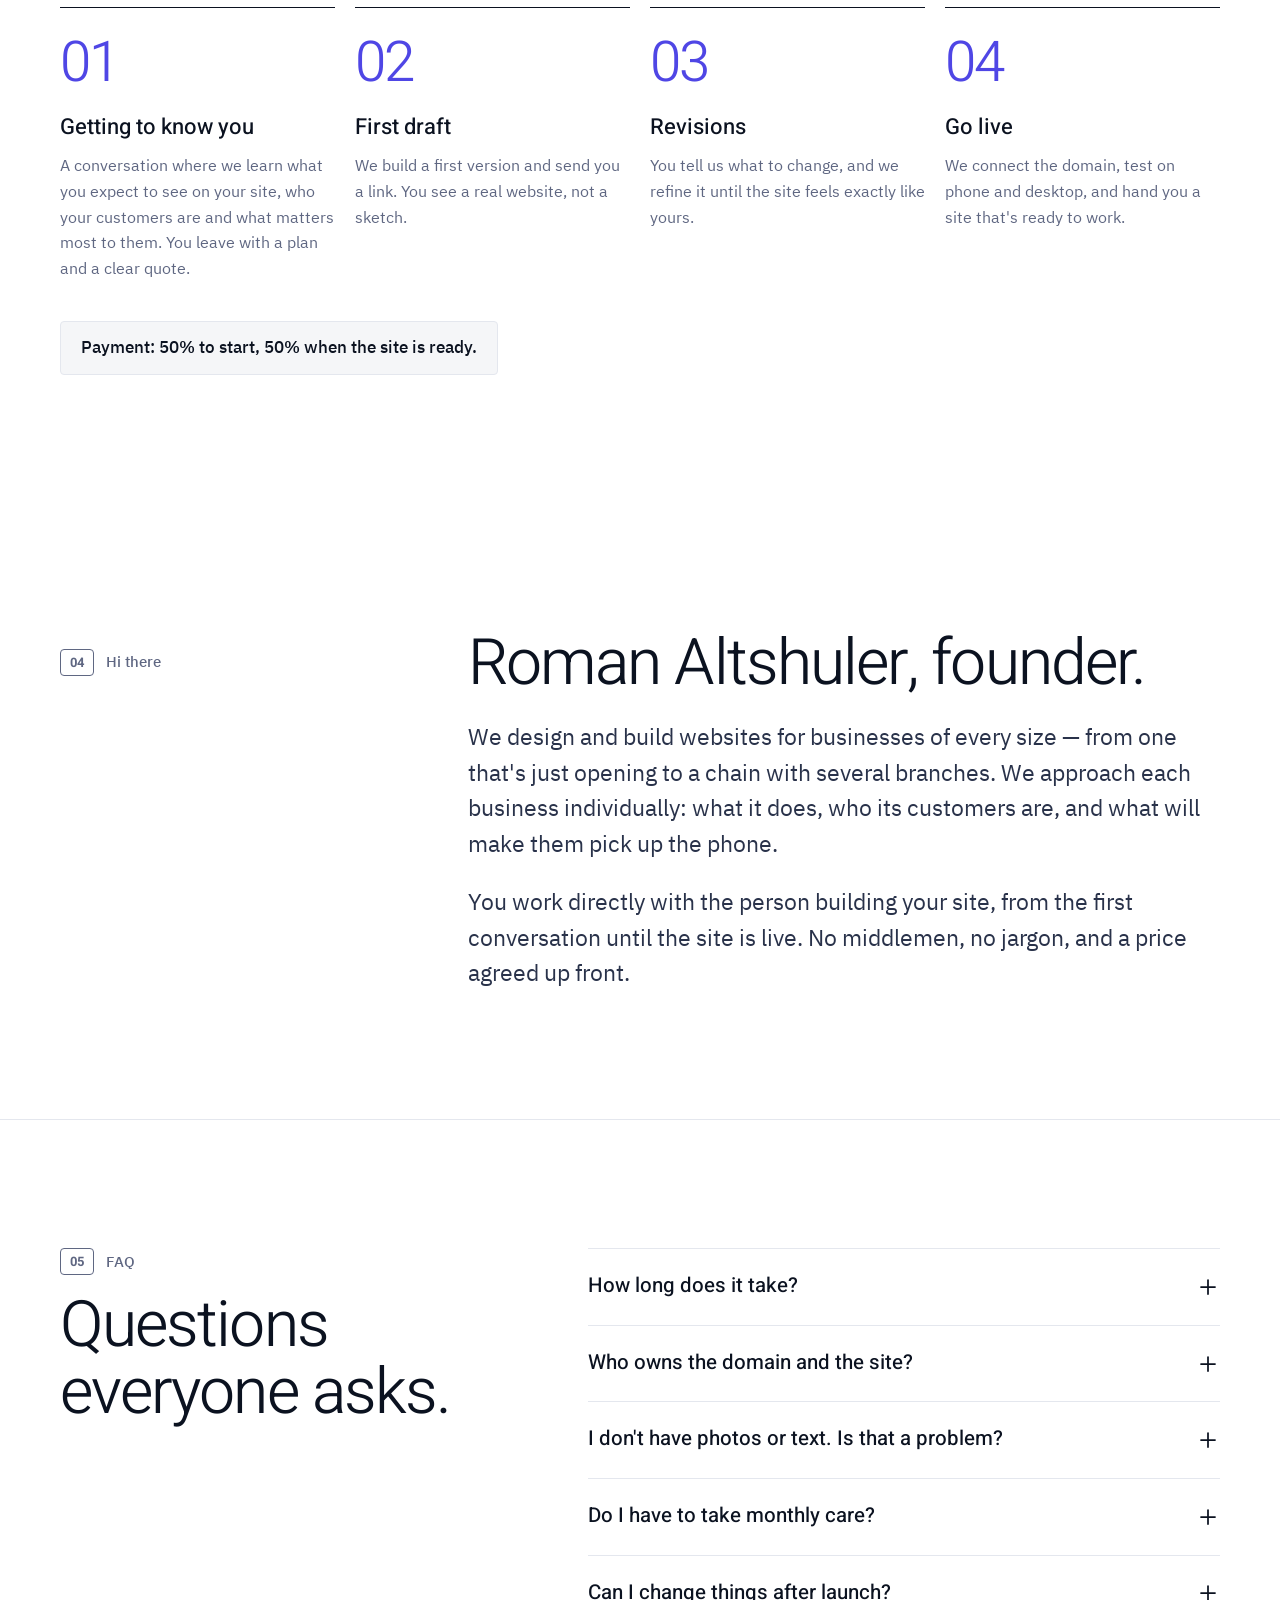
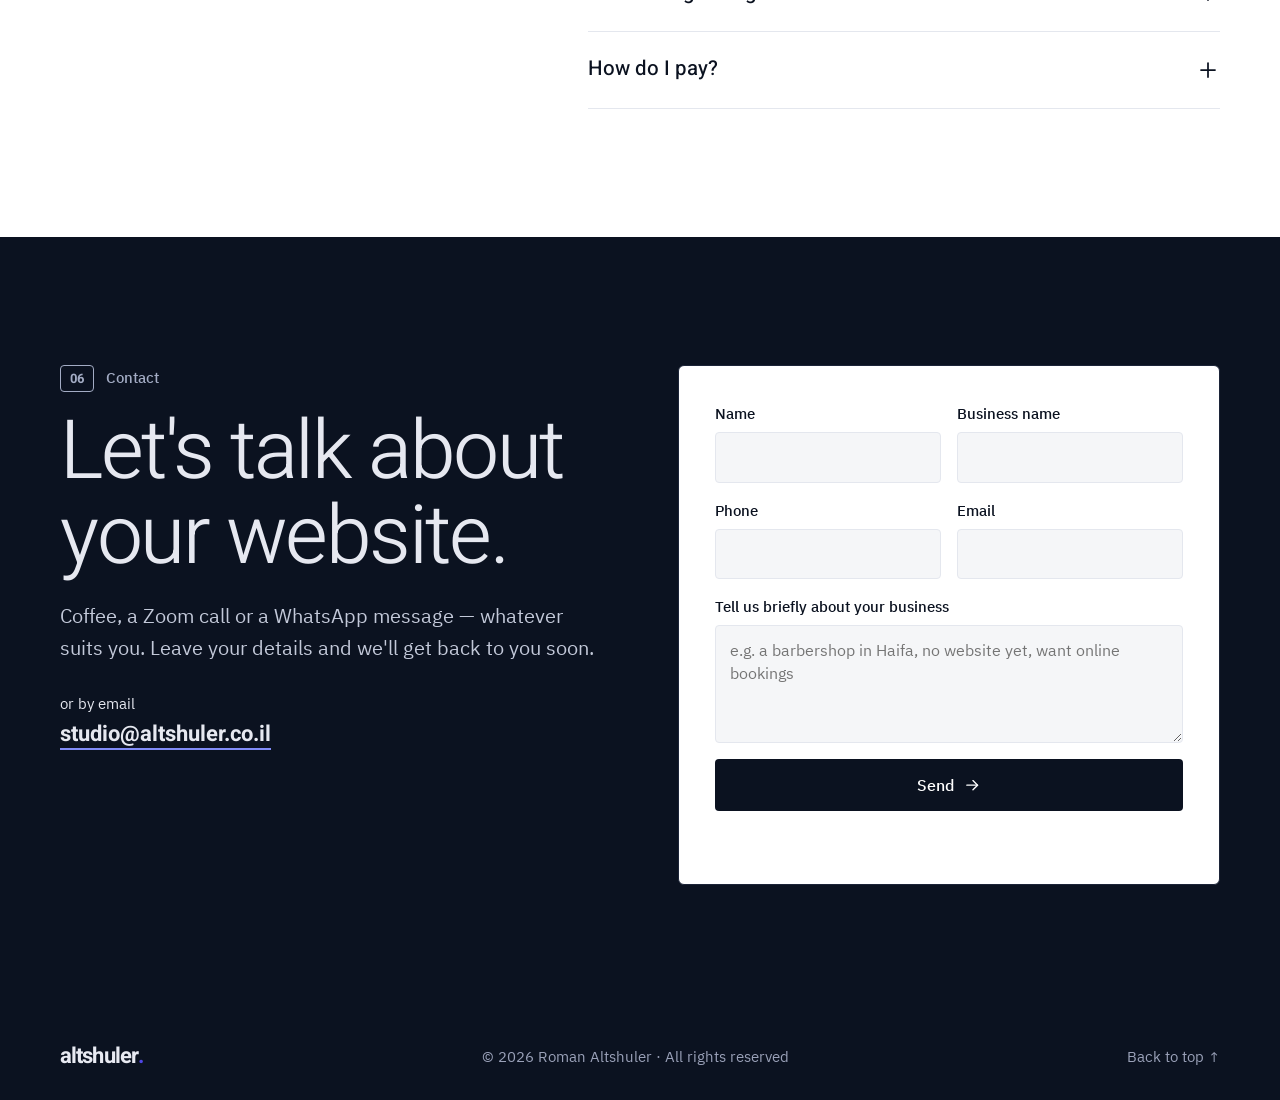
==== commit bd7f9d30: "Новые иконки сайта: favicon (svg+ico), apple-touch-icon, иконки Android и manifest Co-Authored-By: C" ====
--- a/en/index.html
+++ b/en/index.html
@@ -16,7 +16,10 @@
 <link rel="alternate" hreflang="he" href="https://altshuler.co.il/">
 <link rel="alternate" hreflang="en" href="https://altshuler.co.il/en/">
 <link rel="alternate" hreflang="x-default" href="https://altshuler.co.il/">
+<link rel="icon" href="../favicon.ico" sizes="any">
 <link rel="icon" href="../favicon.svg" type="image/svg+xml">
+<link rel="apple-touch-icon" href="../apple-touch-icon.png">
+<link rel="manifest" href="../site.webmanifest">
 <link rel="preload" href="../fonts/heebo-latin-1.woff2" as="font" type="font/woff2" crossorigin>
 <link rel="preload" href="../fonts/ibmplex-latin-3.woff2" as="font" type="font/woff2" crossorigin>
 <style>@font-face { font-family: 'Heebo'; font-style: normal; font-weight: 300; font-display: swap; src: url(../fonts/heebo-hebrew-0.woff2) format('woff2'); unicode-range: U+0307-0308, U+0590-05FF, U+200C-2010, U+20AA, U+25CC, U+FB1D-FB4F; } @font-face { font-family: 'Heebo'; font-style: normal; font-weight: 300; font-display: swap; src: url(../fonts/heebo-latin-1.woff2) format('woff2'); unicode-range: U+0000-00FF, U+0131, U+0152-0153, U+02BB-02BC, U+02C6, U+02DA, U+02DC, U+0304, U+0308, U+0329, U+2000-206F, U+20AC, U+2122, U+2191, U+2193, U+2212, U+2215, U+FEFF, U+FFFD; } @font-face { font-family: 'Heebo'; font-style: normal; font-weight: 400; font-display: swap; src: url(../fonts/heebo-hebrew-0.woff2) format('woff2'); unicode-range: U+0307-0308, U+0590-05FF, U+200C-2010, U+20AA, U+25CC, U+FB1D-FB4F; } @font-face { font-family: 'Heebo'; font-style: normal; font-weight: 400; font-display: swap; src: url(../fonts/heebo-latin-1.woff2) format('woff2'); unicode-range: U+0000-00FF, U+0131, U+0152-0153, U+02BB-02BC, U+02C6, U+02DA, U+02DC, U+0304, U+0308, U+0329, U+2000-206F, U+20AC, U+2122, U+2191, U+2193, U+2212, U+2215, U+FEFF, U+FFFD; } @font-face { font-family: 'Heebo'; font-style: normal; font-weight: 500; font-display: swap; src: url(../fonts/heebo-hebrew-0.woff2) format('woff2'); unicode-range: U+0307-0308, U+0590-05FF, U+200C-2010, U+20AA, U+25CC, U+FB1D-FB4F; } @font-face { font-family: 'Heebo'; font-style: normal; font-weight: 500; font-display: swap; src: url(../fonts/heebo-latin-1.woff2) format('woff2'); unicode-range: U+0000-00FF, U+0131, U+0152-0153, U+02BB-02BC, U+02C6, U+02DA, U+02DC, U+0304, U+0308, U+0329, U+2000-206F, U+20AC, U+2122, U+2191, U+2193, U+2212, U+2215, U+FEFF, U+FFFD; } @font-face { font-family: 'Heebo'; font-style: normal; font-weight: 700; font-display: swap; src: url(../fonts/heebo-hebrew-0.woff2) format('woff2'); unicode-range: U+0307-0308, U+0590-05FF, U+200C-2010, U+20AA, U+25CC, U+FB1D-FB4F; } @font-face { font-family: 'Heebo'; font-style: normal; font-weight: 700; font-display: swap; src: url(../fonts/heebo-latin-1.woff2) format('woff2'); unicode-range: U+0000-00FF, U+0131, U+0152-0153, U+02BB-02BC, U+02C6, U+02DA, U+02DC, U+0304, U+0308, U+0329, U+2000-206F, U+20AC, U+2122, U+2191, U+2193, U+2212, U+2215, U+FEFF, U+FFFD; } @font-face { font-family: 'IBM Plex Sans Hebrew'; font-style: normal; font-weight: 400; font-display: swap; src: url(../fonts/ibmplex-hebrew-2.woff2) format('woff2'); unicode-range: U+0307-0308, U+0590-05FF, U+200C-2010, U+20AA, U+25CC, U+FB1D-FB4F; } @font-face { font-family: 'IBM Plex Sans Hebrew'; font-style: normal; font-weight: 400; font-display: swap; src: url(../fonts/ibmplex-latin-3.woff2) format('woff2'); unicode-range: U+0000-00FF, U+0131, U+0152-0153, U+02BB-02BC, U+02C6, U+02DA, U+02DC, U+0304, U+0308, U+0329, U+2000-206F, U+20AC, U+2122, U+2191, U+2193, U+2212, U+2215, U+FEFF, U+FFFD; } @font-face { font-family: 'IBM Plex Sans Hebrew'; font-style: normal; font-weight: 500; font-display: swap; src: url(../fonts/ibmplex-hebrew-4.woff2) format('woff2'); unicode-range: U+0307-0308, U+0590-05FF, U+200C-2010, U+20AA, U+25CC, U+FB1D-FB4F; } @font-face { font-family: 'IBM Plex Sans Hebrew'; font-style: normal; font-weight: 500; font-display: swap; src: url(../fonts/ibmplex-latin-5.woff2) format('woff2'); unicode-range: U+0000-00FF, U+0131, U+0152-0153, U+02BB-02BC, U+02C6, U+02DA, U+02DC, U+0304, U+0308, U+0329, U+2000-206F, U+20AC, U+2122, U+2191, U+2193, U+2212, U+2215, U+FEFF, U+FFFD; } @font-face { font-family: 'IBM Plex Sans Hebrew'; font-style: normal; font-weight: 600; font-display: swap; src: url(../fonts/ibmplex-hebrew-6.woff2) format('woff2'); unicode-range: U+0307-0308, U+0590-05FF, U+200C-2010, U+20AA, U+25CC, U+FB1D-FB4F; } @font-face { font-family: 'IBM Plex Sans Hebrew'; font-style: normal; font-weight: 600; font-display: swap; src: url(../fonts/ibmplex-latin-7.woff2) format('woff2'); unicode-range: U+0000-00FF, U+0131, U+0152-0153, U+02BB-02BC, U+02C6, U+02DA, U+02DC, U+0304, U+0308, U+0329, U+2000-206F, U+20AC, U+2122, U+2191, U+2193, U+2212, U+2215, U+FEFF, U+FFFD; } @font-face { font-family: 'IBM Plex Sans Hebrew'; font-style: normal; font-weight: 700; font-display: swap; src: url(../fonts/ibmplex-hebrew-8.woff2) format('woff2'); unicode-range: U+0307-0308, U+0590-05FF, U+200C-2010, U+20AA, U+25CC, U+FB1D-FB4F; } @font-face { font-family: 'IBM Plex Sans Hebrew'; font-style: normal; font-weight: 700; font-display: swap; src: url(../fonts/ibmplex-latin-9.woff2) format('woff2'); unicode-range: U+0000-00FF, U+0131, U+0152-0153, U+02BB-02BC, U+02C6, U+02DA, U+02DC, U+0304, U+0308, U+0329, U+2000-206F, U+20AC, U+2122, U+2191, U+2193, U+2212, U+2215, U+FEFF, U+FFFD; }:root{--bg: #F4F1EA;--paper: #FBF9F5;--ink: #121212;--ink-2: #2A2825;--muted: #5E5A53;--line: #DCD6CA;--accent: #FF5A1F;--accent-ink: #121212;--accent-text: #C2410C;--display: 'Rubik', 'Heebo', system-ui, sans-serif;--body: 'Heebo', 'Rubik', system-ui, sans-serif;--wrap: 1240px;--gutter: clamp(16px, 4vw, 40px);--radius: 18px;--ease: cubic-bezier(.2, .7, .2, 1);}*{box-sizing: border-box;}html{scroll-behavior: smooth;scroll-padding-top: 84px;-webkit-text-size-adjust: 100%;}body{margin: 0;background: var(--bg);color: var(--ink);font: 400 17px/1.6 var(--body);-webkit-font-smoothing: antialiased;overflow-x: clip;}img{display: block;max-width: 100%;height: auto;}a{color: inherit;}h1, h2, h3{margin: 0;font-family: var(--display);}p{margin: 0;}ul, ol{margin: 0;padding: 0;list-style: none;}:focus-visible{outline: 3px solid var(--accent);outline-offset: 3px;border-radius: 6px;}.wrap{width: 100%;max-width: var(--wrap);margin-inline: auto;padding-inline: var(--gutter);}.ico{width: 1.15em;height: 1.15em;flex: none;fill: none;stroke: currentColor;stroke-width: 1.75;stroke-linecap: round;stroke-linejoin: round;}.ico.flip{transform: scaleX(-1);}.skip{position: absolute;inset-inline-start: 12px;top: -60px;z-index: 100;background: var(--ink);color: var(--bg);padding: 10px 16px;border-radius: 10px;}.skip:focus{top: 12px;}.btn{display: inline-flex;align-items: center;justify-content: center;gap: .55em;min-height: 52px;padding: 0 26px;border-radius: 999px;border: 1.5px solid transparent;font: 500 16px/1 var(--body);text-decoration: none;cursor: pointer;transition: transform .2s var(--ease), background-color .2s, color .2s, border-color .2s;}.btn:hover{transform: translateY(-2px);}.btn:active{transform: translateY(0);}.btn .ico{transition: transform .2s var(--ease);}.btn:hover .ico{transform: translateX(3px);}.btn:hover .ico.flip{transform: scaleX(-1) translateX(3px);}.btn--accent{background: var(--accent);color: var(--accent-ink);}.btn--accent:hover{background: #ff6d38;}.btn--ink{background: var(--ink);color: var(--bg);}.btn--ink:hover{background: #2b2b2b;}.btn--line{border-color: var(--ink);color: var(--ink);background: transparent;}.btn--line:hover{background: var(--ink);color: var(--bg);}.hdr{position: sticky;top: 0;z-index: 50;background: rgba(244, 241, 234, .86);backdrop-filter: blur(12px);-webkit-backdrop-filter: blur(12px);border-bottom: 1px solid transparent;transition: border-color .3s;}.hdr.is-scrolled{border-bottom-color: var(--line);}.hdr__in{display: flex;align-items: center;justify-content: space-between;gap: 24px;min-height: 72px;}.logo{font: 800 26px/1 var(--display);letter-spacing: -.04em;text-decoration: none;direction: ltr;display: inline-flex;align-items: baseline;gap: 0;}.logo b{color: var(--accent);}.logo small{font: 500 11px/1 var(--body);letter-spacing: .14em;text-transform: uppercase;color: var(--muted);margin-inline-start: 12px;padding-inline-start: 12px;border-inline-start: 1px solid var(--line);align-self: center;}html[dir=rtl] .logo small{letter-spacing: 0;font-size: 13px;}.logo--sm{font-size: 22px;}.nav{display: flex;align-items: center;gap: 4px;}.nav a{padding: 10px 14px;border-radius: 999px;text-decoration: none;font-size: 15.5px;font-weight: 500;transition: background-color .2s;}.nav a:not(.btn):hover{background: rgba(18, 18, 18, .06);}.nav__lang{border: 1.5px solid var(--line);margin-inline: 6px;font-weight: 700 !important;}.nav .nav__cta{min-height: 44px;padding: 0 20px;color: var(--bg);}.burger{display: none;width: 48px;height: 48px;border-radius: 50%;border: 1.5px solid var(--line);background: var(--paper);color: var(--ink);cursor: pointer;align-items: center;justify-content: center;}.burger .ico{width: 22px;height: 22px;}.burger .i-close{display: none;}.hero{padding: clamp(40px, 7vw, 96px) 0 0;}.kicker{display: inline-flex;align-items: center;gap: 10px;font-weight: 500;color: var(--muted);margin-bottom: 22px;}.kicker::before{content: '';width: 10px;height: 10px;border-radius: 50%;background: var(--accent);box-shadow: 0 0 0 5px rgba(255, 90, 31, .18);}.hero__title{position: relative;z-index: 0;font-size: clamp(44px, 8vw, 112px);line-height: .98;font-weight: 800;letter-spacing: -.025em;word-spacing: .04em;}html[dir=rtl] .hero__title{letter-spacing: -.01em;line-height: 1.04;}.hero__title .line{display: block;}.hero__title .line:last-child{color: var(--muted);}.hero__title em{font-style: normal;position: relative;white-space: nowrap;}.hero__title em::after{content: '';position: absolute;inset-inline: -.04em;bottom: .06em;height: .2em;background: var(--accent);z-index: -1;border-radius: 4px;transform-origin: inline-start;animation: mark 1s .7s var(--ease) both;}@keyframes mark{from{transform: scaleX(0);}}html[dir=rtl] .hero__title em::after{transform-origin: right;}html[dir=ltr] .hero__title em::after{transform-origin: left;}.hero__row{display: flex;align-items: flex-end;justify-content: space-between;gap: 32px 48px;flex-wrap: wrap;margin-top: clamp(28px, 4vw, 44px);}.lead{font-size: clamp(18px, 1.6vw, 21px);line-height: 1.55;color: var(--ink-2);max-width: 36em;}.hero__cta{display: flex;gap: 12px;flex-wrap: wrap;}.facts{display: flex;flex-wrap: wrap;gap: 10px 28px;margin-top: 28px;color: var(--muted);font-size: 15.5px;}.facts li{display: inline-flex;align-items: center;gap: 8px;}.facts .ico{color: var(--accent);stroke-width: 2.4;}.hero__media{position: relative;margin-top: clamp(40px, 6vw, 72px);padding-bottom: 40px;}.hero__media .browser{max-width: 1040px;margin-inline: auto;transform: rotate(-1deg);}html[dir=rtl] .hero__media .browser{transform: rotate(1deg);}.hero__media .phone{position: absolute;inset-inline-end: clamp(0px, 3vw, 40px);bottom: 0;width: clamp(130px, 17vw, 210px);transform: rotate(4deg);}html[dir=rtl] .hero__media .phone{transform: rotate(-4deg);}.browser{background: var(--paper);border-radius: 14px;overflow: hidden;border: 1px solid var(--line);box-shadow: 0 30px 60px -30px rgba(18, 18, 18, .35), 0 2px 6px rgba(18, 18, 18, .06);}.browser__bar{display: flex;align-items: center;gap: 7px;height: 38px;padding: 0 14px;border-bottom: 1px solid var(--line);direction: ltr;}.browser__bar i{width: 11px;height: 11px;border-radius: 50%;background: var(--line);}.browser__bar span{margin-inline: auto;font-size: 12.5px;color: var(--muted);background: var(--bg);padding: 4px 18px;border-radius: 999px;}.browser img{width: 100%;}.phone{background: var(--ink);border-radius: 30px;padding: 7px;box-shadow: 0 30px 60px -20px rgba(18, 18, 18, .45);}.phone img{width: 100%;border-radius: 24px;}.band{margin-top: clamp(48px, 7vw, 88px);background: var(--ink);color: var(--bg);overflow: hidden;padding: 20px 0;direction: ltr;}.band__track{display: flex;width: max-content;animation: band 38s linear infinite;}.band span{display: flex;font: 700 clamp(22px, 3vw, 34px)/1 var(--display);white-space: nowrap;}.band i{font-style: normal;color: var(--accent);margin: 0 .7em;font-size: .7em;align-self: center;}@keyframes band{to{transform: translateX(-50%);}}.sec{padding: clamp(72px, 10vw, 140px) 0;}.sec--dark{background: var(--ink);color: var(--bg);}.sec--paper{background: var(--paper);border-block: 1px solid var(--line);}.sec--line{border-top: 1px solid var(--line);}.sec--accent{background: var(--accent);color: var(--accent-ink);}.eyebrow{display: flex;align-items: center;gap: 12px;font-weight: 500;font-size: 15px;color: var(--muted);margin-bottom: 18px;}.eyebrow span{font: 700 13px/1 var(--display);padding: 6px 9px;border: 1.5px solid currentColor;border-radius: 999px;}.sec--dark .eyebrow{color: #A8A298;}.sec--accent .eyebrow{color: var(--ink);}.h2{font-size: clamp(34px, 5vw, 68px);line-height: 1.04;font-weight: 800;letter-spacing: -.03em;max-width: 16em;text-wrap: balance;}html[dir=rtl] .h2{letter-spacing: -.005em;line-height: 1.1;}.h2--xl{font-size: clamp(40px, 6.4vw, 88px);}.lead--sec{margin-top: 20px;color: var(--muted);}.case{display: grid;grid-template-columns: 1.25fr 1fr;gap: clamp(32px, 5vw, 72px);align-items: center;margin-top: clamp(40px, 5vw, 64px);}.case__media{position: relative;padding-bottom: 36px;padding-inline-end: 40px;}.case__media .phone{position: absolute;inset-inline-end: 0;bottom: 0;width: clamp(110px, 13vw, 170px);}.case__meta{font-size: 14.5px;color: var(--muted);font-weight: 500;}.case__name{font-size: clamp(30px, 3.4vw, 44px);line-height: 1.1;letter-spacing: -.02em;margin-top: 8px;direction: ltr;text-align: start;}html[dir=rtl] .case__name{text-align: right;}.case__type{color: var(--muted);margin-top: 6px;}.case__task{margin-top: 20px;color: var(--ink-2);}.stats{display: grid;grid-template-columns: repeat(3, minmax(0, 1fr));gap: 12px 24px;margin: 28px 0 0;padding: 22px 0;border-block: 1px solid var(--line);}.stats div{display: flex;flex-direction: column-reverse;justify-content: flex-end;}.stats dd{margin: 0;white-space: nowrap;font: 800 clamp(22px, 2.2vw, 30px)/1.1 var(--display);letter-spacing: -.02em;text-align: start;}html[dir=rtl] .stats dd{text-align: right;}.stats dt{font-size: 13.5px;line-height: 1.4;color: var(--muted);margin-top: 4px;}.tags{display: flex;flex-wrap: wrap;gap: 8px;margin-top: 22px;}.tags li{font-size: 14px;padding: 6px 14px;border-radius: 999px;background: var(--paper);border: 1px solid var(--line);}.link{display: inline-flex;align-items: center;gap: 8px;margin-top: 26px;font-weight: 700;text-decoration: none;border-bottom: 2px solid var(--accent);padding-bottom: 4px;}.link:hover{color: #B83A0C;}.next{display: grid;grid-template-columns: auto 1fr auto;align-items: center;gap: 24px;margin-top: clamp(48px, 6vw, 80px);padding: clamp(24px, 3vw, 36px);border: 2px dashed #C9C1B2;border-radius: var(--radius);text-decoration: none;transition: border-color .2s, background-color .2s;}.next:hover{border-color: var(--ink);background: var(--paper);}.next__plus{display: grid;place-items: center;width: 56px;height: 56px;border-radius: 50%;background: var(--accent);}.next__plus .ico{width: 26px;height: 26px;}.next strong{display: block;font: 700 clamp(20px, 2vw, 26px)/1.25 var(--display);}.next strong + span{display: block;color: var(--muted);margin-top: 4px;}.next__cta{display: inline-flex;align-items: center;gap: 8px;font-weight: 700;white-space: nowrap;}.grid3{display: grid;grid-template-columns: repeat(3, 1fr);gap: 1px;margin-top: clamp(40px, 5vw, 64px);background: #34322E;border: 1px solid #34322E;border-radius: var(--radius);overflow: hidden;}.feat{background: var(--ink);padding: clamp(26px, 3vw, 40px);transition: background-color .25s;}.feat:hover{background: #1B1A18;}.feat .ico{width: 30px;height: 30px;color: var(--accent);}.feat h3{font-size: 22px;margin-top: 22px;letter-spacing: -.01em;}.feat p{color: #B9B3A8;margin-top: 10px;font-size: 16px;}.steps{display: grid;grid-template-columns: repeat(4, 1fr);gap: 20px;margin-top: clamp(40px, 5vw, 64px);counter-reset: s;}.steps li{position: relative;padding-top: 28px;border-top: 2px solid var(--ink);}.steps__n{display: block;font: 800 clamp(44px, 4.4vw, 64px)/1 var(--display);color: var(--accent-text);letter-spacing: -.03em;}.steps h3{font-size: 22px;margin-top: 18px;}.steps p{color: var(--muted);margin-top: 8px;font-size: 16px;}.note{margin-top: 40px;display: inline-block;padding: 12px 20px;border-radius: 999px;background: var(--paper);border: 1px solid var(--line);font-weight: 500;}.plans{display: grid;grid-template-columns: repeat(3, 1fr);gap: 20px;margin-top: clamp(36px, 4vw, 56px);align-items: stretch;}.plan{position: relative;display: flex;flex-direction: column;background: var(--bg);border: 1px solid var(--line);border-radius: var(--radius);padding: clamp(26px, 2.6vw, 36px);}.plan--pop{background: var(--ink);color: var(--bg);border-color: var(--ink);}.plan__badge{position: absolute;top: -13px;inset-inline-start: 28px;background: var(--accent);color: var(--accent-ink);font-size: 13px;font-weight: 700;padding: 6px 12px;border-radius: 999px;}.plan h3{font-size: 26px;letter-spacing: -.01em;}.plan__d{color: var(--muted);margin-top: 6px;font-size: 16px;min-height: 3.2em;}.plan--pop .plan__d, .plan--pop .plan__once{color: #B9B3A8;}.price{display: flex;align-items: baseline;gap: 6px;margin-top: 22px;}.price span{font: 800 clamp(44px, 4.4vw, 58px)/1 var(--display);letter-spacing: -.03em;}.price small{font-size: 16px;font-weight: 500;}.plan__once{font-size: 14px;color: var(--muted);margin-top: 6px;}.plan ul{margin: 24px 0 28px;display: grid;gap: 11px;flex: 1;align-content: start;}.plan li{display: flex;gap: 10px;align-items: flex-start;font-size: 16px;}.plan li .ico{color: var(--accent);stroke-width: 2.4;margin-top: 4px;}.plan .btn{width: 100%;}.plan--pop .btn--line{border-color: var(--bg);color: var(--bg);}.care{display: flex;justify-content: space-between;align-items: center;gap: 24px 48px;flex-wrap: wrap;margin-top: 20px;padding: clamp(24px, 2.6vw, 34px);border-radius: var(--radius);border: 1.5px solid var(--ink);}.care h3{font-size: 22px;}.care p:not(.price){color: var(--ink-2);margin-top: 6px;max-width: 42em;}.price--sm{margin: 0;}.price--sm span{font-size: clamp(36px, 3.4vw, 46px);}.about{display: grid;grid-template-columns: 1fr 2fr;gap: 32px;align-items: start;}.about .eyebrow{margin-top: 18px;}.about__body p{font-size: clamp(19px, 1.8vw, 24px);line-height: 1.55;color: var(--ink-2);margin-top: 22px;max-width: 34em;}.about__body .h2{max-width: none;}.faq{display: grid;grid-template-columns: 1fr 1.4fr;gap: clamp(32px, 6vw, 96px);align-items: start;}.faq > div:first-child{position: sticky;top: 110px;}.faq__list{border-top: 1px solid var(--line);}details{border-bottom: 1px solid var(--line);}summary{display: flex;justify-content: space-between;align-items: center;gap: 20px;padding: 24px 0;cursor: pointer;list-style: none;font: 700 clamp(18px, 1.6vw, 21px)/1.35 var(--display);}summary::-webkit-details-marker{display: none;}summary .ico{width: 24px;height: 24px;transition: transform .3s var(--ease);}details[open] summary .ico{transform: rotate(45deg);}details p{padding: 0 0 26px;color: var(--ink-2);max-width: 40em;}.contact{display: grid;grid-template-columns: 1fr 1fr;gap: clamp(36px, 6vw, 96px);align-items: start;}.contact .lead{margin-top: 20px;}.contact__mail{margin-top: 28px;display: flex;flex-direction: column;gap: 4px;font-size: 15px;}.contact__mail a{font: 700 clamp(18px, 1.8vw, 22px)/1.3 var(--display);text-decoration: none;border-bottom: 2px solid var(--ink);align-self: flex-start;word-break: break-all;}.form{display: grid;grid-template-columns: 1fr 1fr;gap: 16px;background: var(--bg);color: var(--ink);padding: clamp(22px, 3vw, 36px);border-radius: var(--radius);box-shadow: 0 30px 60px -30px rgba(18, 18, 18, .4);}.form .full{grid-column: 1 / -1;}.form label{display: flex;flex-direction: column;gap: 7px;font-size: 14.5px;font-weight: 500;}.form input, .form select, .form textarea{font: 400 16px/1.4 var(--body);color: var(--ink);background: var(--paper);border: 1.5px solid var(--line);border-radius: 12px;padding: 13px 14px;min-height: 50px;width: 100%;transition: border-color .2s;}html[dir=rtl] .form input[dir=ltr]{text-align: right;}.form textarea{resize: vertical;}.form input:focus, .form select:focus, .form textarea:focus{outline: none;border-color: var(--ink);box-shadow: 0 0 0 3px rgba(255, 90, 31, .35);}.form .is-bad{border-color: #C42B12;}.form .err{color: #A3230D;font-size: 13px;}.form__status{font-weight: 500;min-height: 1.4em;font-size: 15px;}.ftr{background: var(--ink);color: #B9B3A8;padding: 32px 0;font-size: 14.5px;}.ftr__in{display: flex;align-items: center;justify-content: space-between;gap: 16px;flex-wrap: wrap;}.ftr .logo{color: var(--bg);}.ftr a{text-decoration: none;}.ftr a:hover{color: var(--bg);}.js .rv{opacity: 0;transform: translateY(24px);transition: opacity .8s var(--ease), transform .8s var(--ease);transition-delay: var(--d, 0ms);}.js .rv.in{opacity: 1;transform: none;}.js .hero__media.rv{transform: translateY(40px);}.js .hero__media.rv.in{transform: none;}@media (max-width: 1080px){.nav a:not(.btn):not(.nav__lang){padding: 10px 10px;font-size: 15px;}}@media (max-width: 960px){.burger{display: inline-flex;}.nav{position: fixed;inset: 72px 0 auto 0;flex-direction: column;align-items: stretch;gap: 4px;padding: 16px var(--gutter) 28px;background: var(--bg);border-bottom: 1px solid var(--line);box-shadow: 0 30px 40px -30px rgba(18, 18, 18, .3);transform: translateY(-12px);opacity: 0;visibility: hidden;transition: opacity .25s, transform .25s var(--ease), visibility .25s;}.nav.is-open{opacity: 1;transform: none;visibility: visible;}.nav a{font-size: 19px;padding: 14px 8px;border-radius: 12px;}.nav__lang{align-self: flex-start;margin: 8px 0;padding: 10px 18px !important;}.nav .nav__cta{min-height: 54px;margin-top: 6px;font-size: 17px;}.burger[aria-expanded=true] .i-open{display: none;}.burger[aria-expanded=true] .i-close{display: block;}.case{grid-template-columns: 1fr;}.grid3{grid-template-columns: 1fr 1fr;}.steps{grid-template-columns: 1fr 1fr;gap: 36px 20px;}.plans{grid-template-columns: 1fr;max-width: 560px;}.plan__d{min-height: 0;}.about, .faq, .contact{grid-template-columns: 1fr;}.faq > div:first-child{position: static;}}@media (max-width: 640px){body{font-size: 16px;}.logo small{display: none;}.hero__cta{width: 100%;}.hero__cta .btn{flex: 1 1 auto;}.hero__media{padding-bottom: 24px;}.hero__media .browser{transform: none !important;}.hero__media .phone{width: 34%;inset-inline-end: 0;bottom: -6px;}.browser__bar{height: 30px;}.browser__bar span{font-size: 11px;padding: 3px 12px;}.phone{border-radius: 22px;padding: 5px;}.phone img{border-radius: 18px;}.case__media{padding-inline-end: 24px;}.case__media .phone{width: 32%;}.stats{grid-template-columns: auto auto auto;justify-content: space-between;gap: 12px 14px;}.stats dd{font-size: 21px;}.stats dt{font-size: 13px;}.grid3, .steps{grid-template-columns: 1fr;}.next{grid-template-columns: 1fr;}.next__cta{white-space: normal;}.form{grid-template-columns: 1fr;}.care{flex-direction: column;align-items: flex-start;}}@media (prefers-reduced-motion: reduce){html{scroll-behavior: auto;}*, *::before, *::after{animation: none !important;transition: none !important;}.js .rv{opacity: 1;transform: none;}}.up{animation: up .9s var(--ease) both;animation-delay: var(--d, 0ms);}@keyframes up{from{opacity: .01;transform: translateY(26px);}}.hero__media.up{animation-duration: 1.1s;}@media (prefers-reduced-motion: reduce){.up{animation: none;}}.plan--vip{border: 2px solid var(--accent);background: var(--paper);}.plan__badge--vip{background: var(--ink);color: var(--bg);}.price--word span{font-size: clamp(34px, 3.2vw, 44px);line-height: 1.1;}.plan--vip .plan__once{color: var(--ink-2);}.plan li.plan__plus{font-weight: 700;padding-bottom: 2px;}.form{position: relative;}.form .hp{position: absolute;inset-inline-start: 0;top: 0;width: 1px !important;height: 1px;min-height: 0;padding: 0;border: 0;opacity: 0;overflow: hidden;clip-path: inset(50%);pointer-events: none;}.nav .nav__phone{font-weight: 700;font-size: 15px;padding-inline: 10px;}.sel{position: relative;max-width: 1040px;margin-inline: auto;}.sel::before{content: '';position: absolute;inset: -12px;border: 1px solid var(--accent);pointer-events: none;opacity: 0;animation: selIn .6s 1s var(--ease) forwards;}.sel__c{position: absolute;width: 9px;height: 9px;background: var(--paper);border: 1.5px solid var(--accent);z-index: 2;opacity: 0;animation: selIn .4s 1.2s var(--ease) forwards;}.sel__c--1{top: -16px;left: -16px;}.sel__c--2{top: -16px;right: -16px;}.sel__c--3{bottom: -16px;left: -16px;}.sel__c--4{bottom: -16px;right: -16px;}.sel__tag{position: absolute;top: -40px;inset-inline-start: -12px;background: var(--accent);color: var(--accent-ink);font: 500 12px/1 ui-monospace, 'Consolas', monospace;padding: 6px 9px;border-radius: 3px;opacity: 0;animation: selIn .4s 1.35s var(--ease) forwards;}html[dir=rtl] .sel__tag{inset-inline-start: auto;left: -12px;}@keyframes selIn{to{opacity: 1;}}.hero__media .sel .browser, html[dir=rtl] .hero__media .sel .browser{max-width: none;transform: none;}.concepts__title{font-size: clamp(22px, 2.2vw, 28px);margin-top: clamp(56px, 7vw, 96px);letter-spacing: -.01em;}.concepts{display: grid;grid-template-columns: repeat(3, 1fr);gap: 24px;margin-top: 24px;}.concept{text-decoration: none;display: flex;flex-direction: column;gap: 18px;}.concept__media{position: relative;padding-bottom: 22px;padding-inline-end: 22px;}.concept__media .browser{border-radius: 10px;}.concept__media .browser__bar{height: 24px;gap: 5px;}.concept__media .browser__bar i{width: 7px;height: 7px;}.concept__media .phone{position: absolute;inset-inline-end: 0;bottom: 0;width: 24%;border-radius: 16px;padding: 4px;}.concept__media .phone img{border-radius: 12px;}.concept__media img{transition: transform .5s var(--ease);}.concept:hover .browser img{transform: scale(1.02);}.concept__info{display: grid;grid-template-columns: 1fr auto;align-items: center;gap: 2px 12px;}.concept__info strong{font: 700 20px/1.2 var(--display);grid-column: 1;}.concept__info span:not(.concept__tag):not(.concept__open){color: var(--muted);font-size: 15px;grid-column: 1;}.concept__tag{grid-column: 1;justify-self: start;font-size: 12px;font-weight: 700;color: var(--accent-ink);background: #FFD9C7;padding: 3px 8px;border-radius: 3px;margin-bottom: 4px;}.concept__open{grid-column: 2;grid-row: 1 / 4;display: inline-flex;align-items: center;gap: 6px;font-weight: 700;font-size: 14px;border-bottom: 2px solid var(--accent);padding-bottom: 2px;}.wa{position: fixed;bottom: 22px;inset-inline-end: 22px;z-index: 60;width: 58px;height: 58px;border-radius: 50%;background: #25D366;display: grid;place-items: center;box-shadow: 0 12px 28px -8px rgba(18, 18, 18, .45);transition: transform .2s var(--ease);}html[dir=rtl] .wa{inset-inline-end: auto;left: 22px;}.wa:hover{transform: scale(1.06);}.wa svg{width: 30px;height: 30px;fill: #fff;}@media (max-width: 960px){.concepts{grid-template-columns: 1fr;max-width: 560px;}.nav .nav__phone{font-size: 18px;}}@media (max-width: 640px){.sel::before{inset: -8px;}.sel__c{display: none;}.sel__tag{top: -30px;}.wa{width: 52px;height: 52px;bottom: 16px;left: 16px;}}@media (prefers-reduced-motion: reduce){.sel::before, .sel__c, .sel__tag{opacity: 1;}}:root{--bg: #FFFFFF;--paper: #F5F6F8;--ink: #0B1220;--ink-2: #29324A;--muted: #5F6782;--line: #E4E7EE;--accent: #4F46E5;--accent-ink: #FFFFFF;--accent-text: #4F46E5;--accent-hover: #4338CA;--accent-soft: #818CF8;--dim: #9AA2B4;--hdr: rgba(255, 255, 255, .92);--hover: rgba(11, 18, 32, .06);--btn-ink: #0B1220;--btn-ink-text: #FFFFFF;--deep: #0B1220;--deep-2: #111A2E;--deep-line: #1C2438;--deep-ink: #E6E8F0;--deep-muted: #A3ACC4;--deep-sub: #C3C9D9;--ftr: #0B1220;--phone: #0B1220;--tag-bg: #E0E7FF;--tag-ink: #3730A3;--err: #B42318;color-scheme: light;--display: 'Heebo', system-ui, sans-serif;--body: 'IBM Plex Sans Hebrew', 'Heebo', system-ui, sans-serif;--radius: 6px;}:root[data-theme=dark]{--bg: #0A0D16;--paper: #111627;--ink: #E8EAF2;--ink-2: #C6CADA;--muted: #8890A8;--line: #1F2640;--accent: #6366F1;--accent-ink: #FFFFFF;--accent-text: #A5B4FC;--accent-hover: #4F46E5;--accent-soft: #818CF8;--dim: #5E6684;--hdr: rgba(10, 13, 22, .85);--hover: rgba(255, 255, 255, .06);--btn-ink: #E8EAF2;--btn-ink-text: #0A0D16;--deep: #111627;--deep-2: #151B30;--deep-line: #1F2640;--deep-ink: #E8EAF2;--deep-muted: #9AA1B8;--deep-sub: #C6CADA;--ftr: #070910;--phone: #000000;--tag-bg: #1E1B4B;--tag-ink: #C7D2FE;--err: #FCA5A5;color-scheme: dark;}body{transition: background-color .3s, color .3s;}.hdr{background: var(--hdr);}.nav a:not(.btn):hover{background: var(--hover);}.btn, .nav a, .nav__lang, .burger, .theme, .tags li, .note, .eyebrow span, .form input, .form select, .form textarea{border-radius: 4px;}.btn--accent{color: var(--accent-ink);}.btn--accent:hover{background: var(--accent-hover);}.btn--ink, .btn--ink:hover, .nav .nav__cta{background: var(--btn-ink);color: var(--btn-ink-text);}.btn--ink:hover{opacity: .88;}.btn--line:hover{background: var(--ink);color: var(--bg);}.theme{display: inline-flex;align-items: center;justify-content: center;width: 44px;height: 44px;flex: none;border: 1.5px solid var(--line);background: transparent;color: var(--ink);cursor: pointer;transition: background-color .2s;}.theme:hover{background: var(--hover);}.theme .ico{width: 20px;height: 20px;}.theme .i-sun{display: none;}:root[data-theme=dark] .theme .i-sun{display: block;}:root[data-theme=dark] .theme .i-moon{display: none;}.hdr__in{gap: 12px;}.hdr__in .nav{margin-inline-start: auto;}.hero__media .browser, html[dir=rtl] .hero__media .browser, .hero__media .phone, html[dir=rtl] .hero__media .phone{transform: none;}.hero__title{font-weight: 300;letter-spacing: -.02em;}html[dir=rtl] .hero__title{letter-spacing: 0;}.hero__title em{color: var(--accent-text);}.hero__title em::after{display: none;}.hero__title .line:last-child{color: var(--dim);}.kicker::before{box-shadow: none;}.h2, .steps__n, .stats dd, .band span{font-weight: 300;}.case__name, .feat h3, .steps h3, summary, .next strong, .concept__info strong, .concepts__title{font-weight: 500;}.logo b{color: var(--accent-text);}.band{background: var(--deep);color: var(--deep-ink);}.band i{color: var(--accent-soft);}.sec--dark{background: var(--deep);color: var(--deep-ink);}.sec--dark .eyebrow{color: var(--deep-muted);}.grid3{background: var(--deep-line);border-color: var(--deep-line);}.feat{background: var(--deep);}.feat:hover{background: var(--deep-2);}.feat .ico{color: var(--accent-soft);}.feat p{color: var(--deep-muted);}.sec--accent{background: var(--deep);color: var(--deep-ink);}.sec--accent .eyebrow{color: var(--deep-muted);}.sec--accent .lead{color: var(--deep-sub);}.contact__mail a{border-color: var(--accent-soft);}.form{box-shadow: none;border: 1px solid var(--deep-line);}.form input:focus, .form select:focus, .form textarea:focus{border-color: var(--accent);box-shadow: 0 0 0 3px color-mix(in srgb, var(--accent) 28%, transparent);}.form .err{color: var(--err);}.browser{border-radius: 8px;}.phone{background: var(--phone);border-radius: 26px;}.next{border-style: solid;border-width: 1px;border-color: var(--line);}.next:hover{border-color: var(--accent);background: var(--paper);}.next__plus{border-radius: 4px;color: #fff;background: var(--accent);}.steps li{border-top: 1px solid var(--ink);}.steps__n{color: var(--accent-text);}.link{border-color: var(--accent);}.link:hover{color: var(--accent-text);}.concept__tag{background: var(--tag-bg);color: var(--tag-ink);}.concept__open{border-color: var(--accent);}.ftr{background: var(--ftr);color: #9AA1B8;}.ftr .logo{color: #E8EAF2;}.ftr a:hover{color: #FFFFFF;}:focus-visible{outline-color: var(--accent);}@media (max-width: 960px){.hdr__in .theme{margin-inline-start: auto;}}@media (min-width: 961px){.hdr__in .nav{flex: 1;margin-inline-start: 40px;gap: 2px;}.nav .nav__phone{margin-inline-start: auto;padding-inline-end: 18px;border-inline-end: 1px solid var(--line);border-radius: 0;}.nav .nav__phone:hover{background: none;color: var(--accent-text);}.theme--m{display: none;}}.nav__lang{border: 0;margin-inline: 4px 0;font-weight: 600 !important;font-size: 14.5px !important;color: var(--muted);}.nav__lang:hover{color: var(--ink);}.theme{border: 0;width: 40px;height: 40px;color: var(--muted);border-radius: 50%;}.theme:hover{color: var(--ink);background: var(--hover);}.nav .theme{margin-inline-end: 10px;}@media (max-width: 960px){.nav .theme{display: none;}.hdr__in .theme--m{margin-inline-start: auto;}}@media (min-width: 961px){html[dir=rtl] .nav .nav__phone{margin-inline-start: 0;margin-right: auto;padding-right: 14px;padding-left: 18px;border-right: 0;border-left: 1px solid var(--line);}}</style>
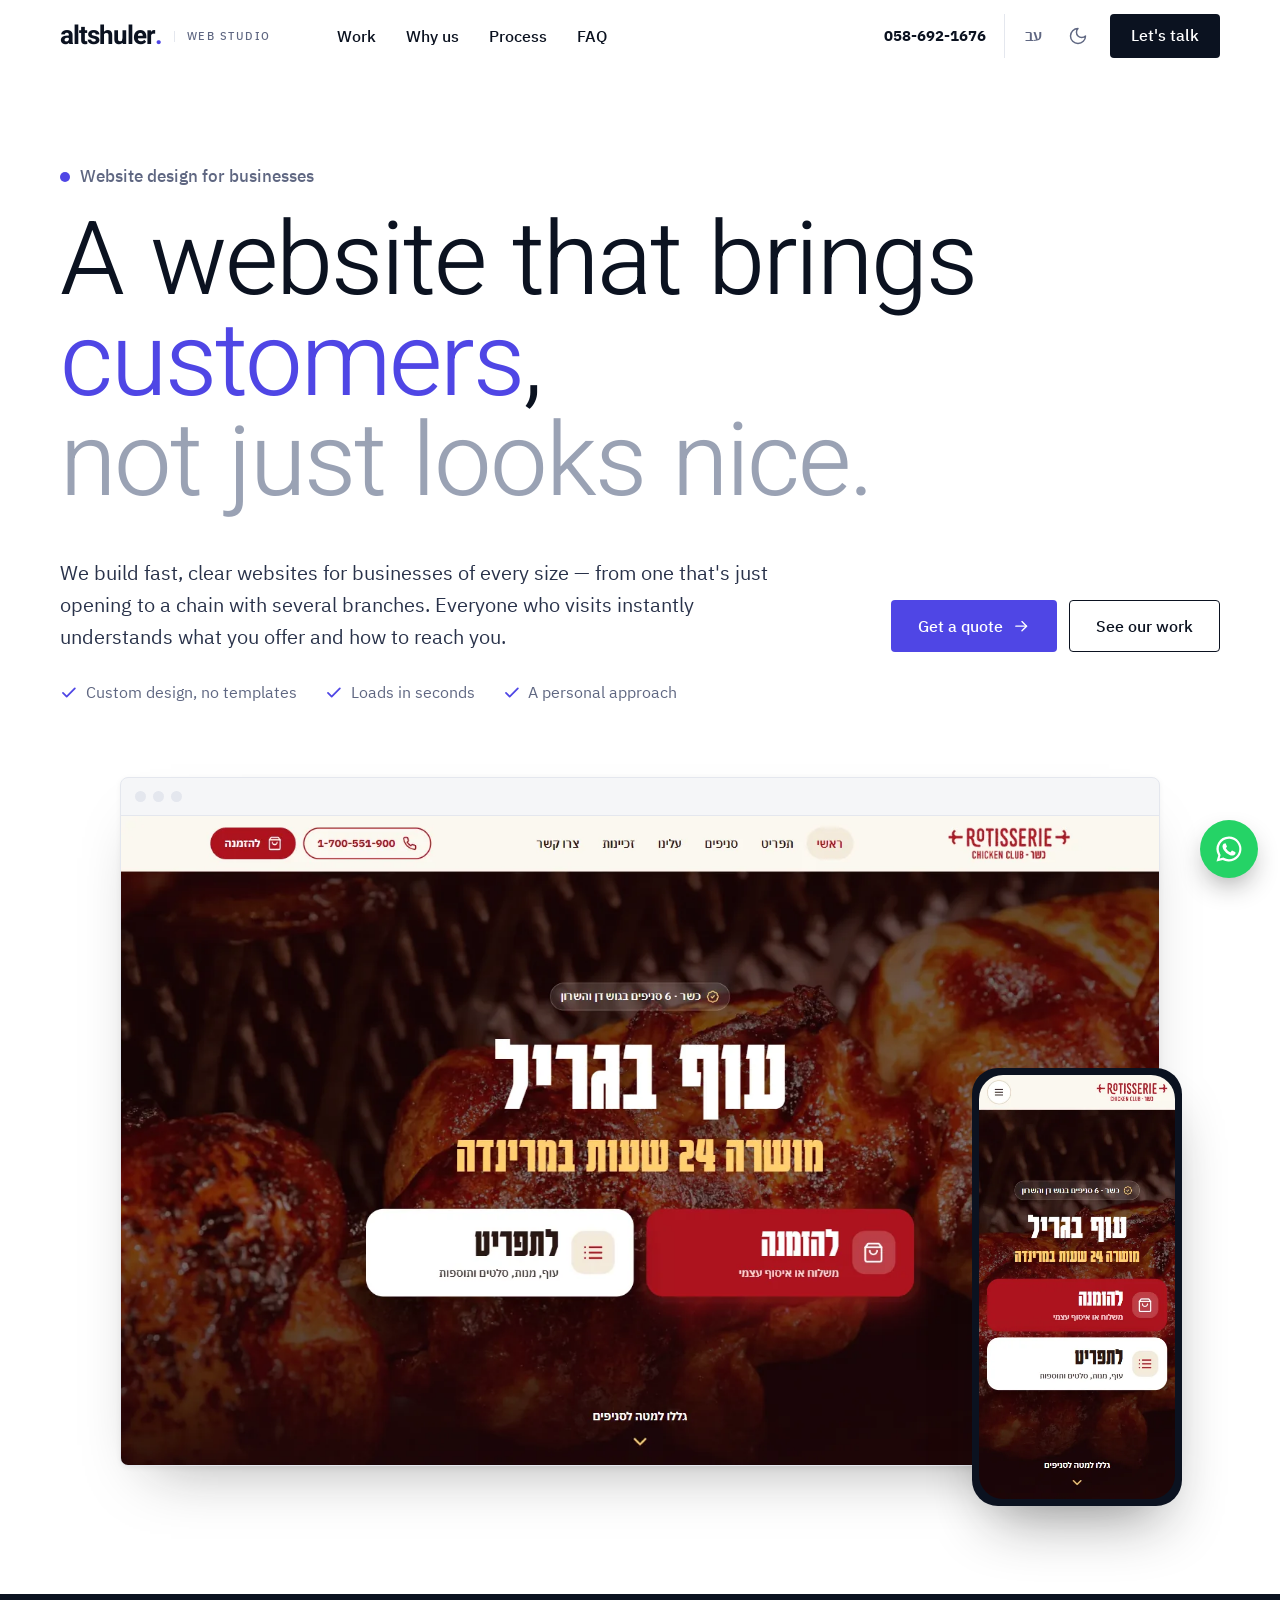
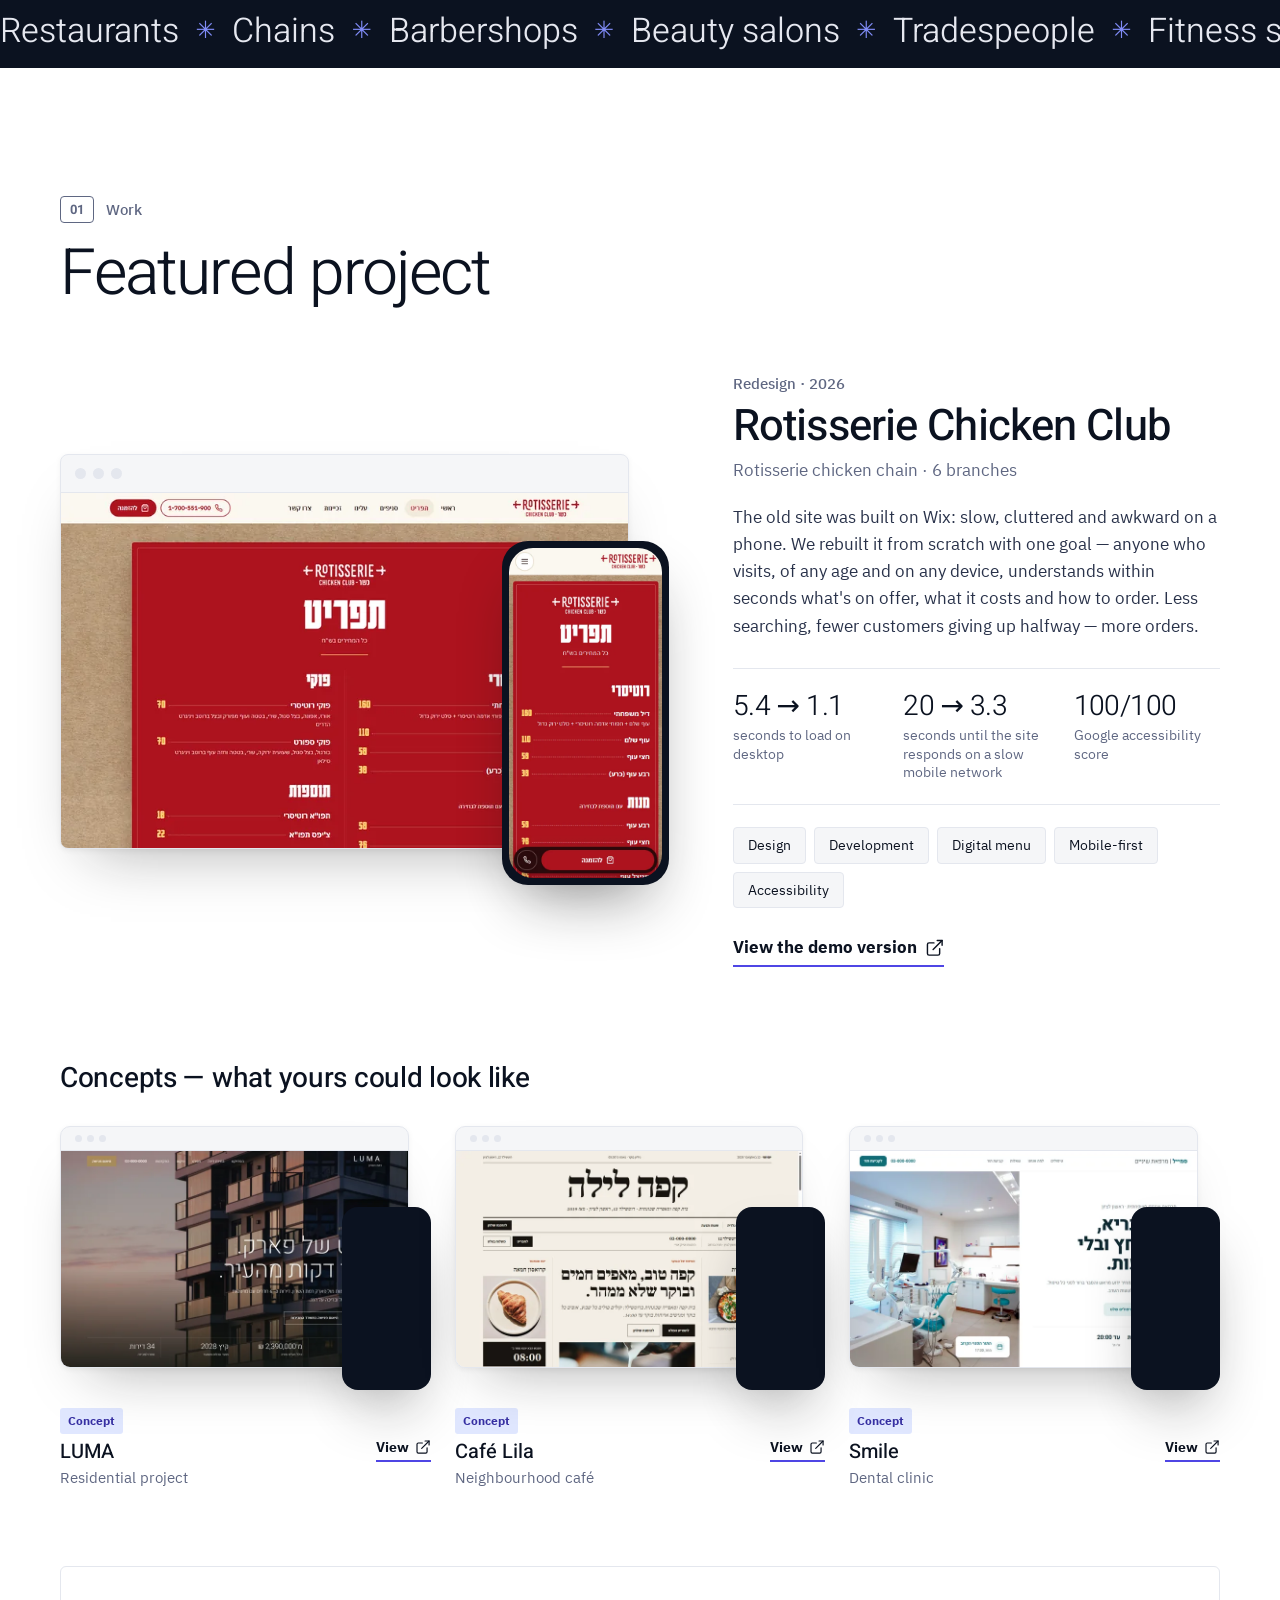
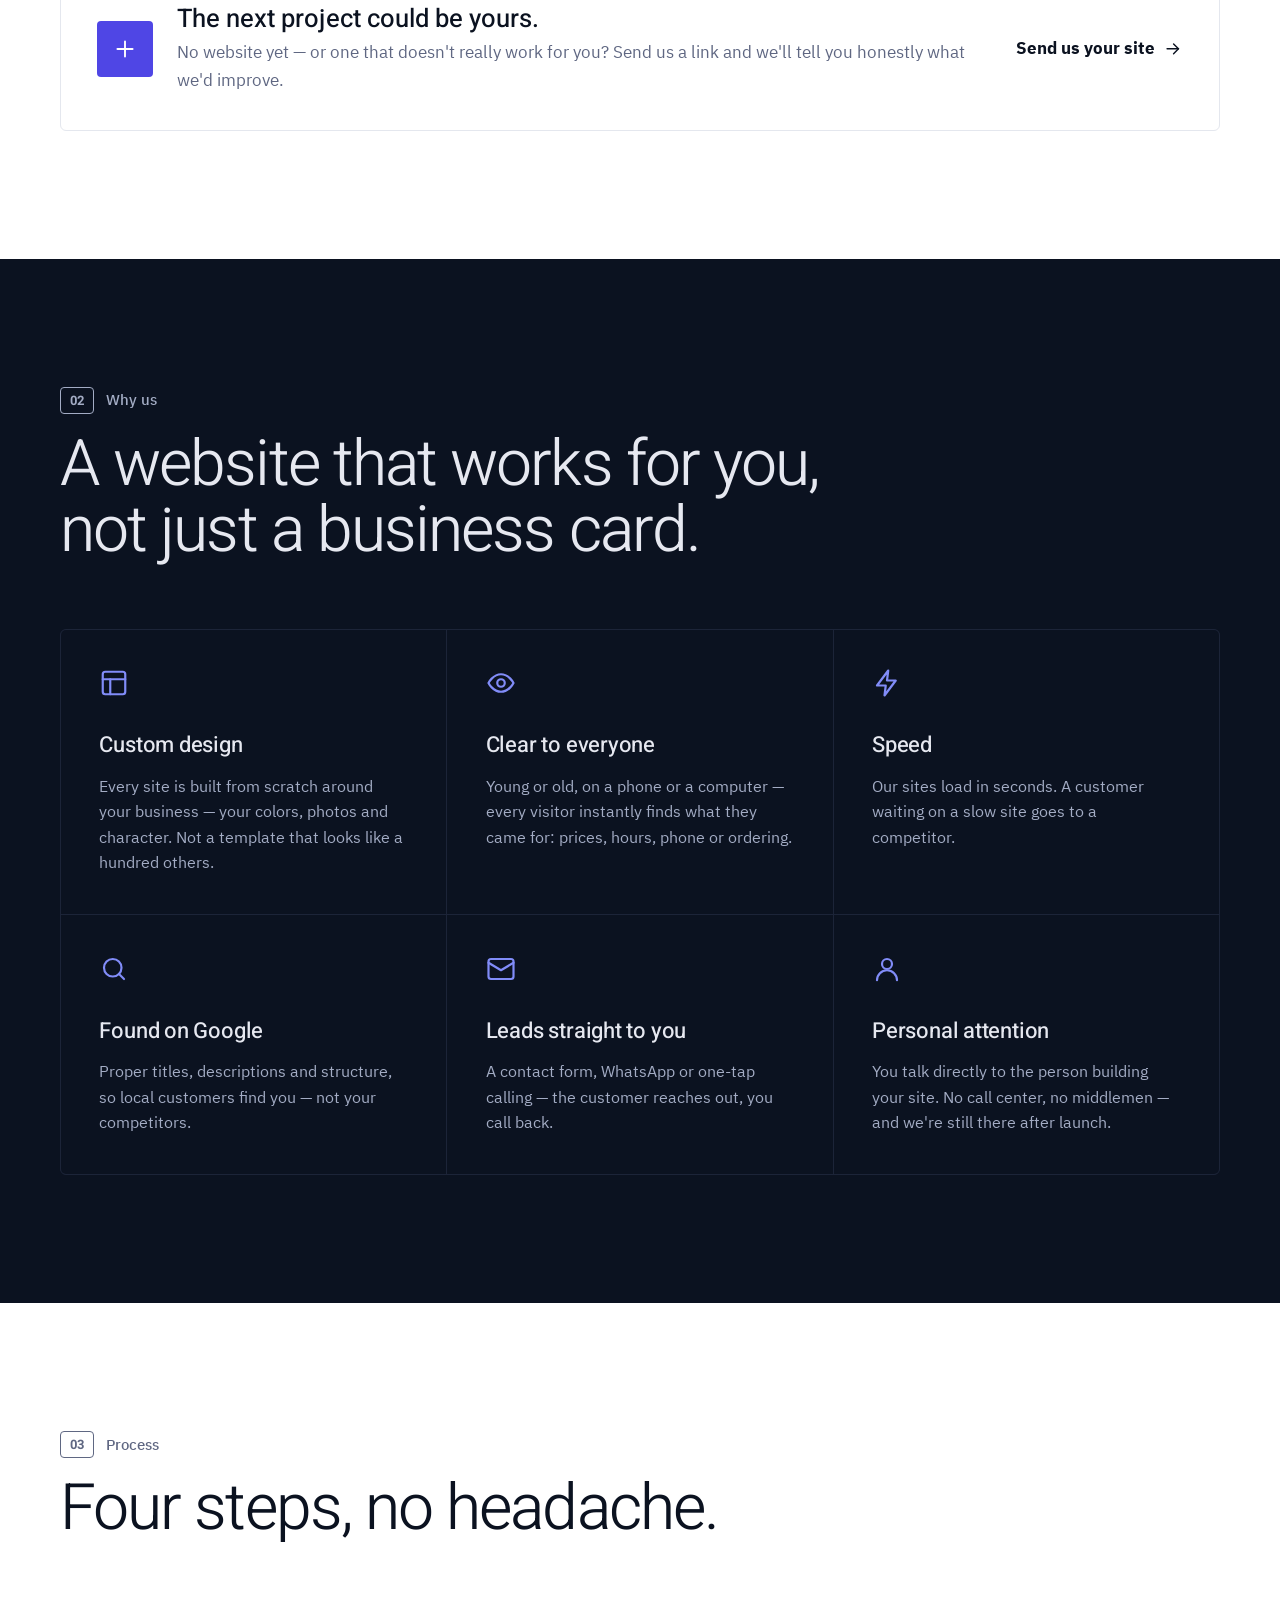
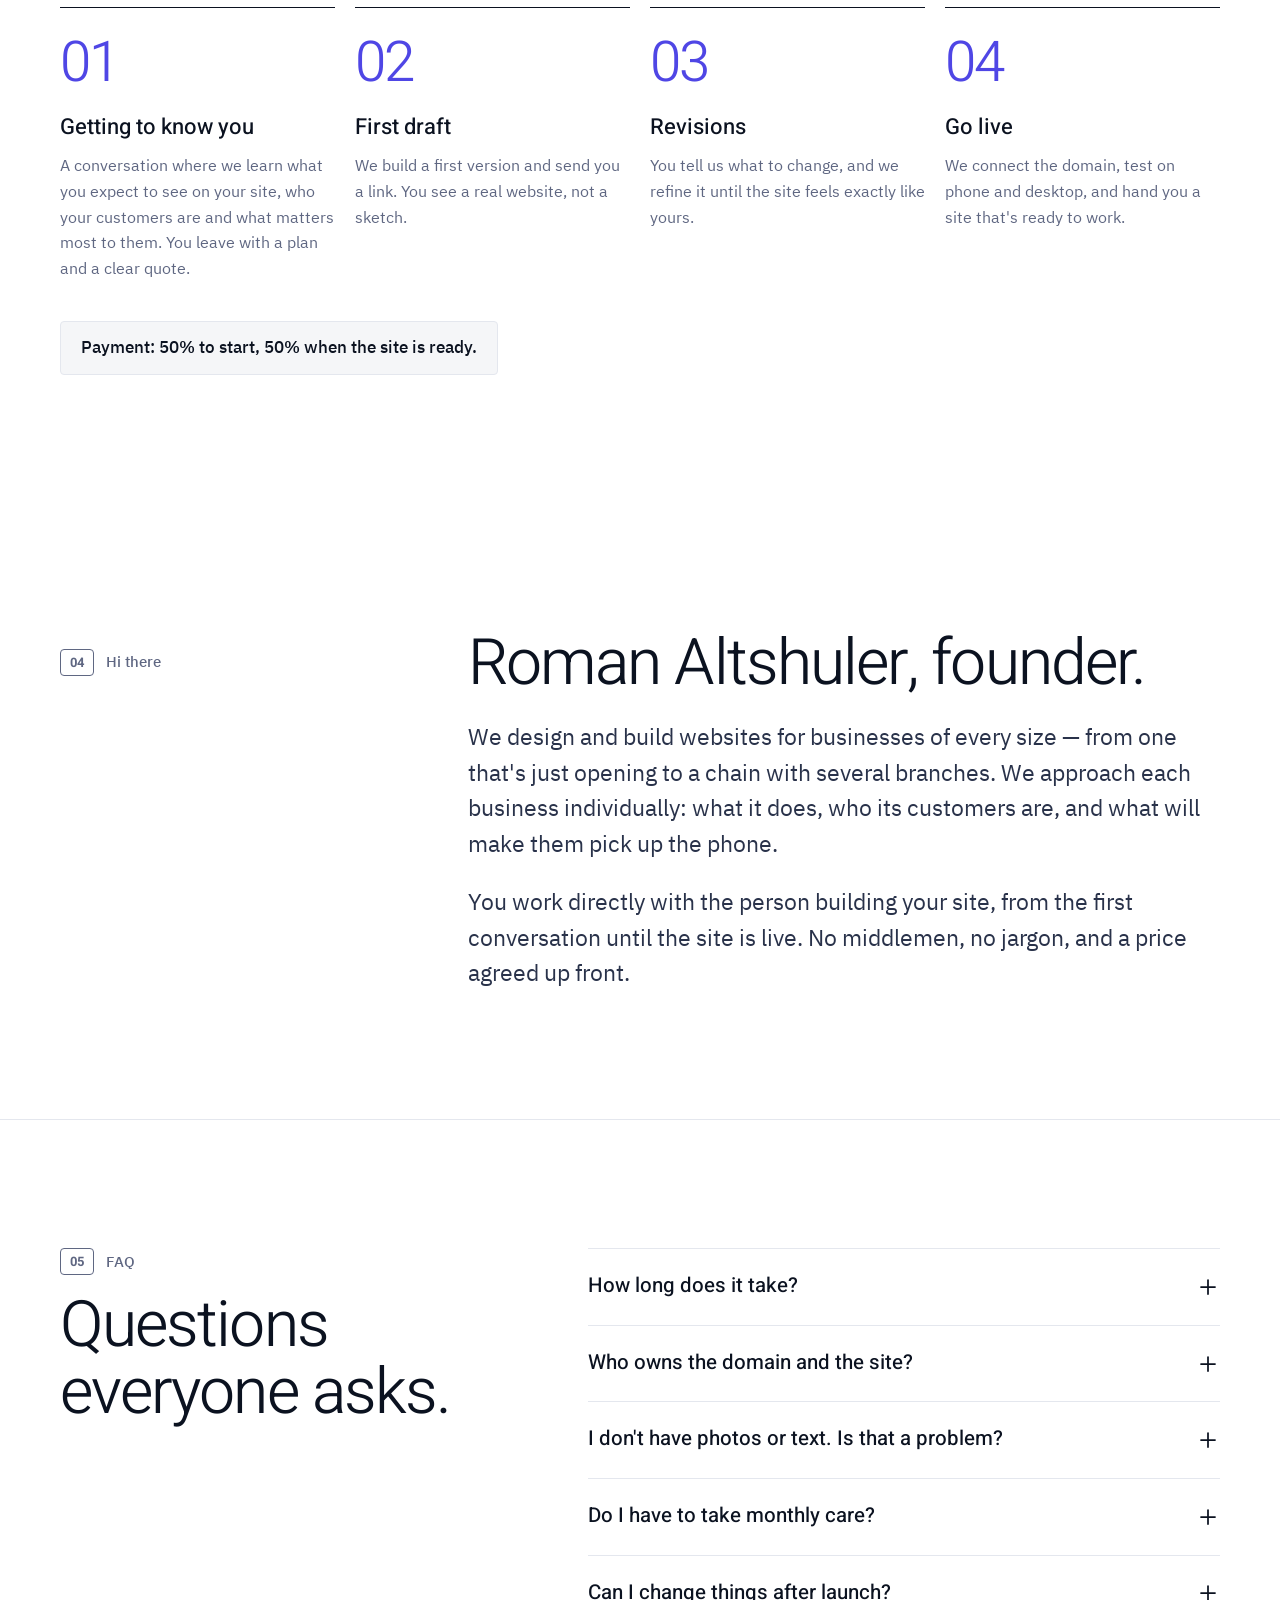
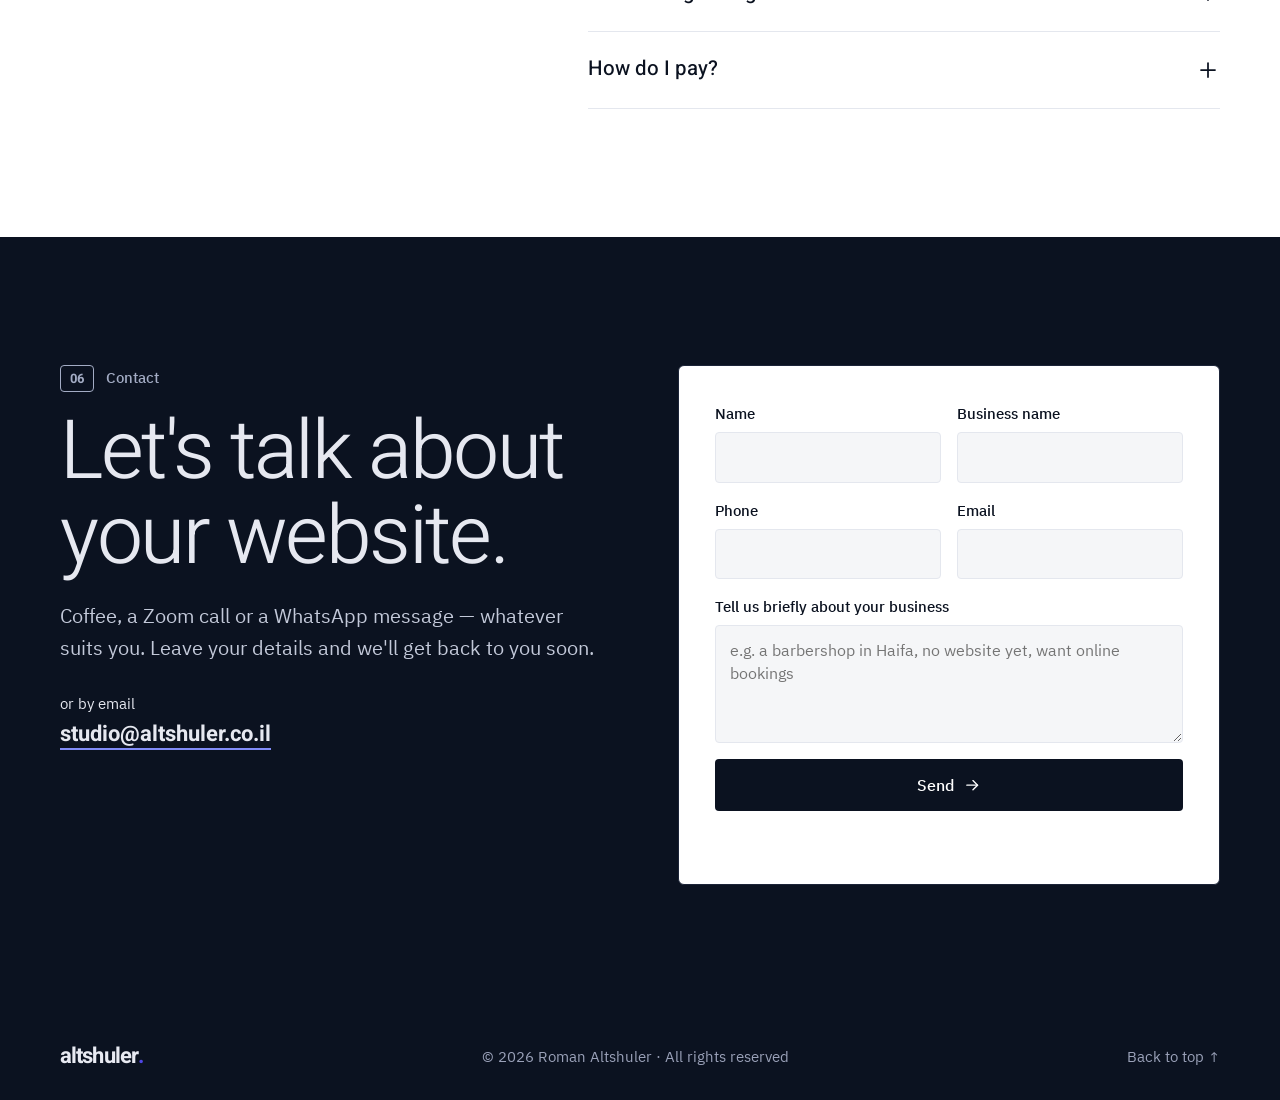
==== commit c6bb15a3: "Основной адрес сайта: www.altshuler.co.il Co-Authored-By: Claude Opus 5.5 <noreply@anthropic.com>" ====
--- a/en/index.html
+++ b/en/index.html
@@ -10,12 +10,12 @@
 <meta name="google-site-verification" content="6T6on3ABnXPG_Xr47UX2pxeP_9kdInPiHM5eI0HlFHE">
 <meta property="og:title" content="Altshuler — Website design for businesses">
 <meta property="og:description" content="Website design for businesses of every size — from new ventures to multi-branch chains. Fast, clear, mobile-first websites with a personal approach.">
-<meta property="og:image" content="https://altshuler.co.il/img/roti-desktop-1440.webp">
-<meta property="og:url" content="https://altshuler.co.il/en/">
-<link rel="canonical" href="https://altshuler.co.il/en/">
-<link rel="alternate" hreflang="he" href="https://altshuler.co.il/">
-<link rel="alternate" hreflang="en" href="https://altshuler.co.il/en/">
-<link rel="alternate" hreflang="x-default" href="https://altshuler.co.il/">
+<meta property="og:image" content="https://www.altshuler.co.il/img/roti-desktop-1440.webp">
+<meta property="og:url" content="https://www.altshuler.co.il/en/">
+<link rel="canonical" href="https://www.altshuler.co.il/en/">
+<link rel="alternate" hreflang="he" href="https://www.altshuler.co.il/">
+<link rel="alternate" hreflang="en" href="https://www.altshuler.co.il/en/">
+<link rel="alternate" hreflang="x-default" href="https://www.altshuler.co.il/">
 <link rel="icon" href="../favicon.ico" sizes="any">
 <link rel="icon" href="../favicon.svg" type="image/svg+xml">
 <link rel="apple-touch-icon" href="../apple-touch-icon.png">
